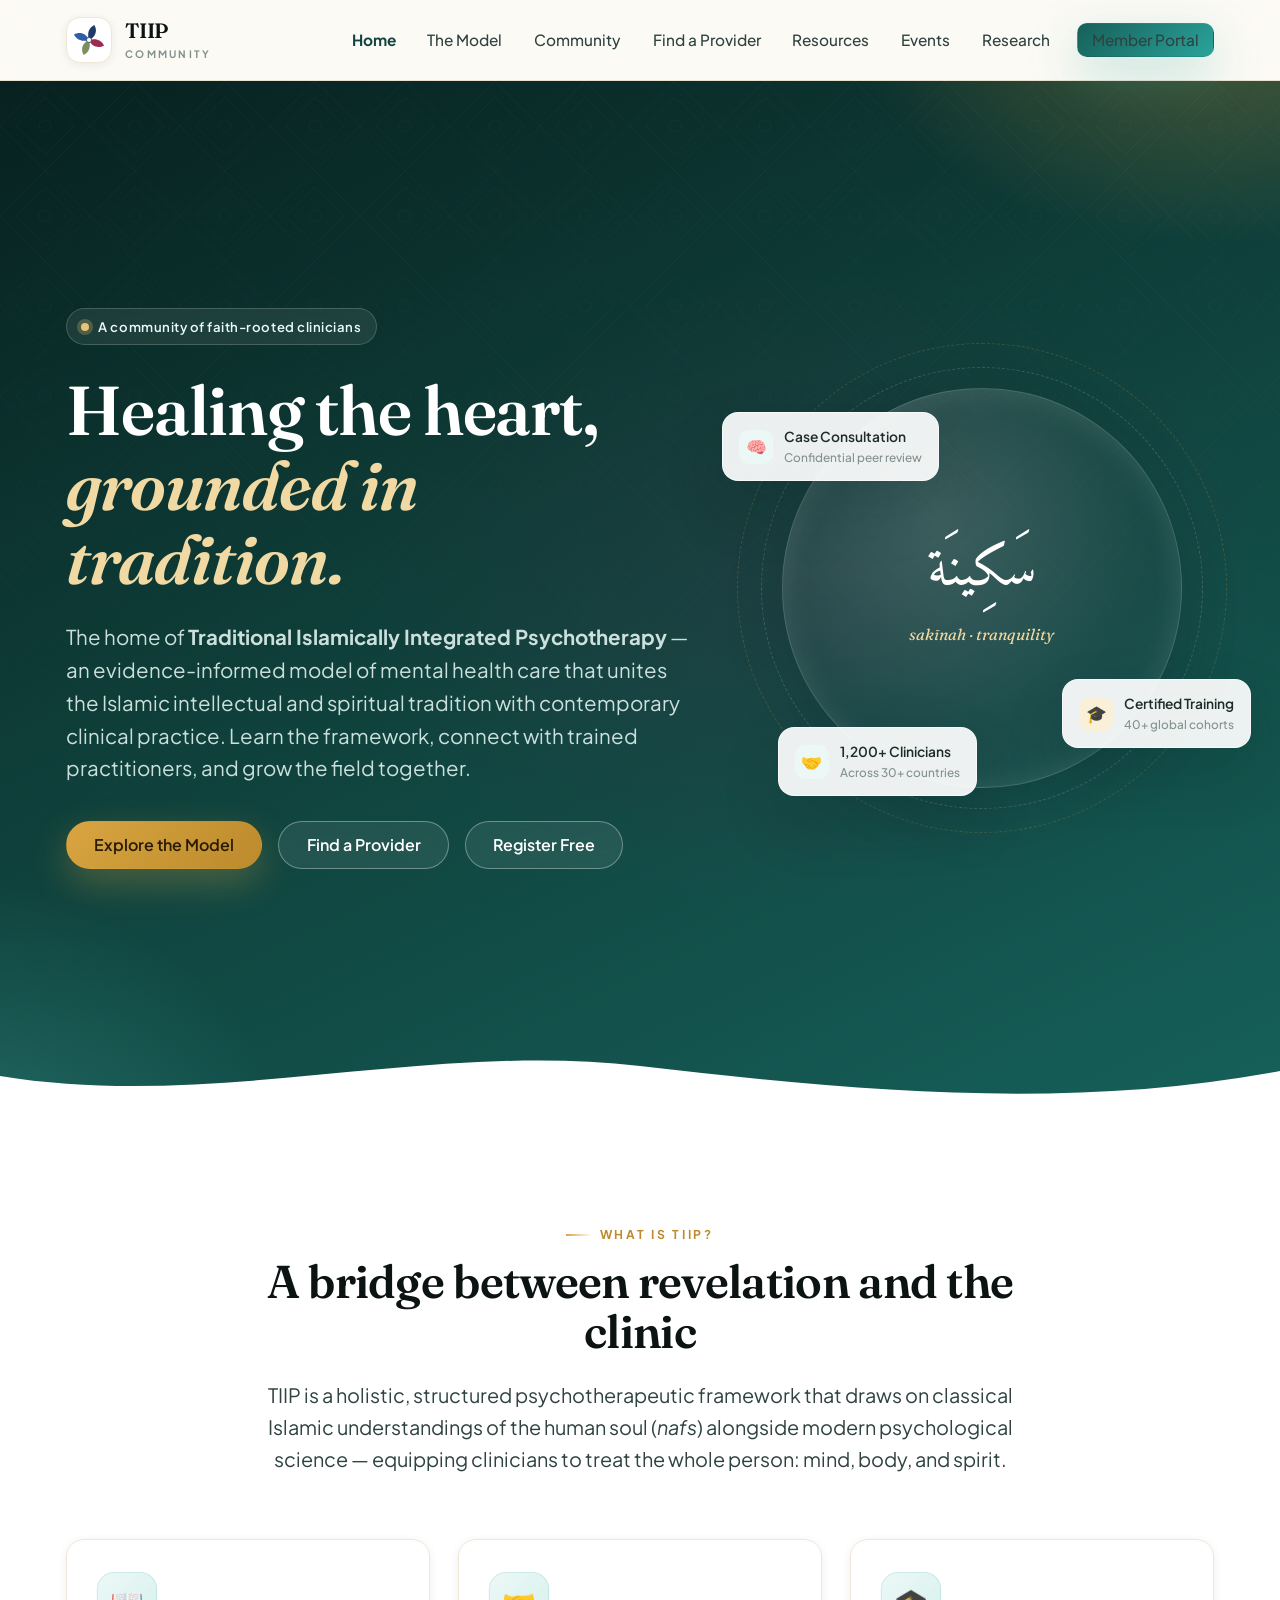
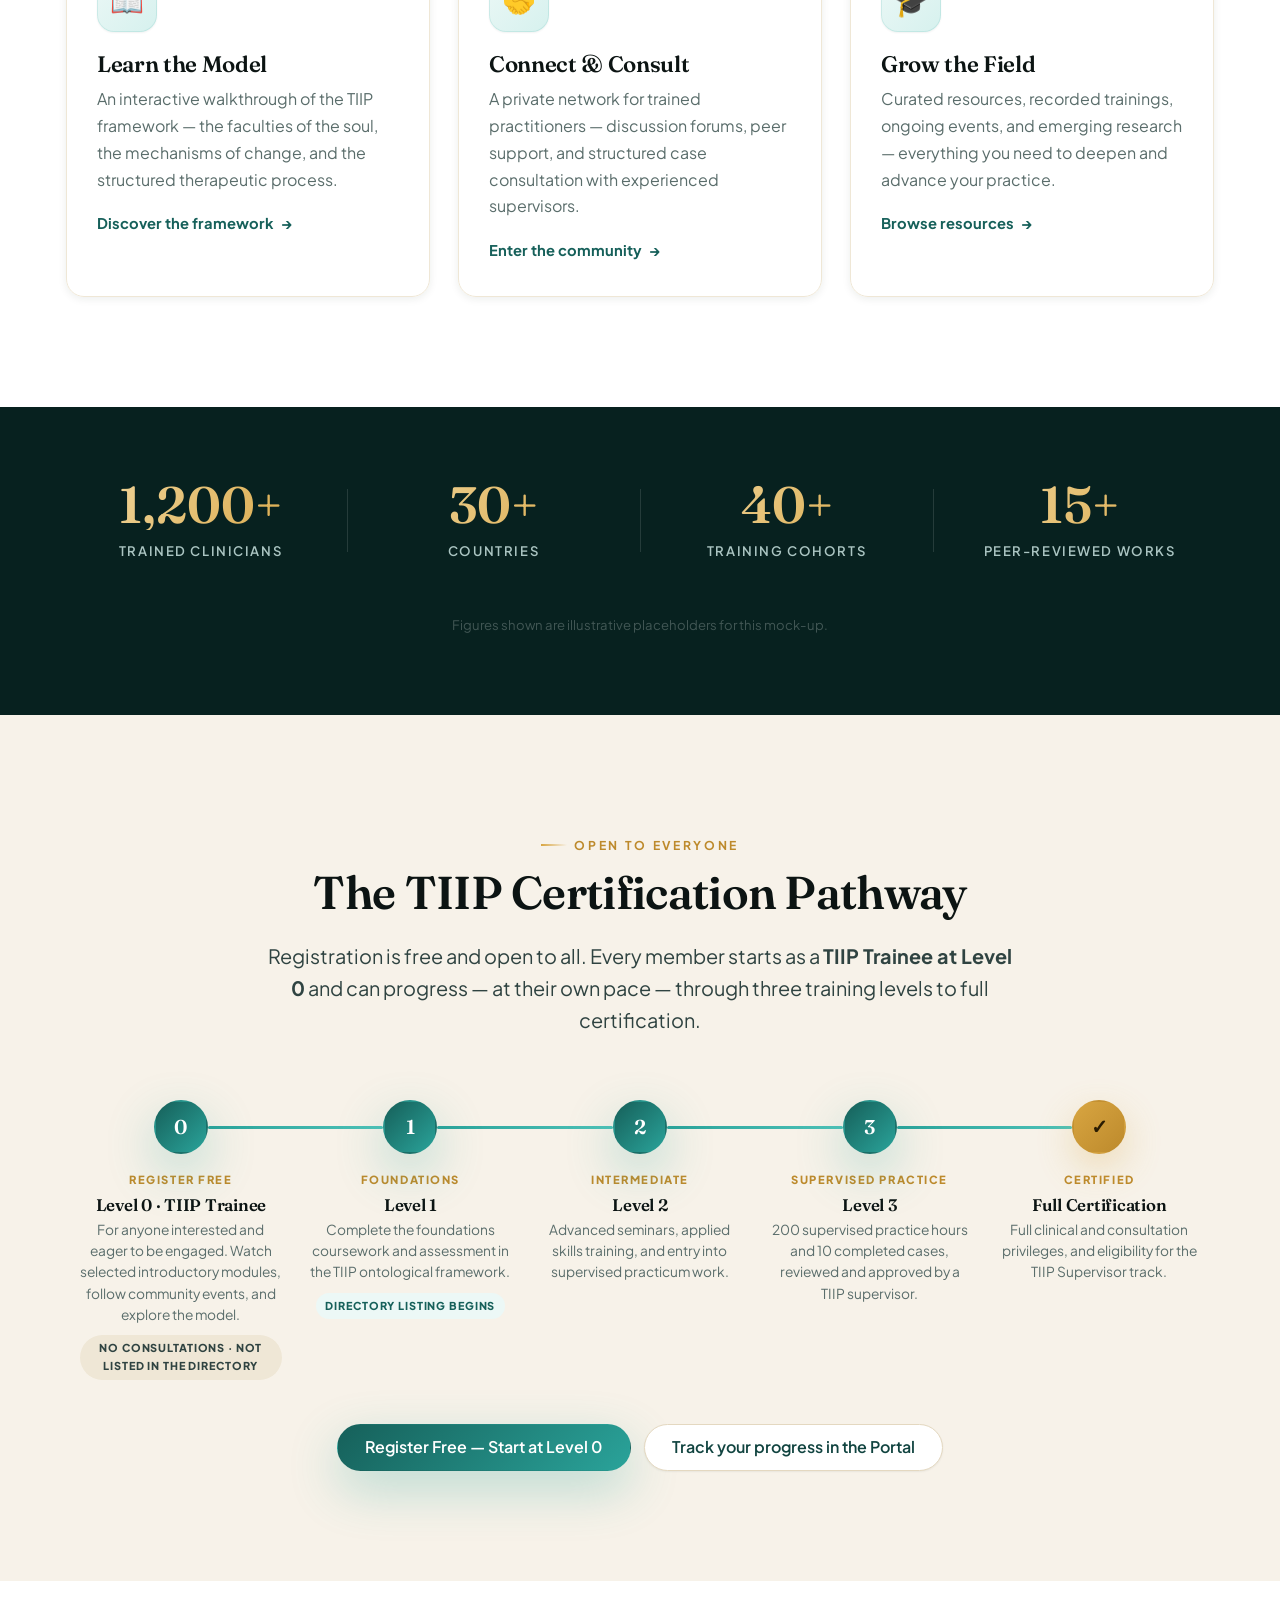
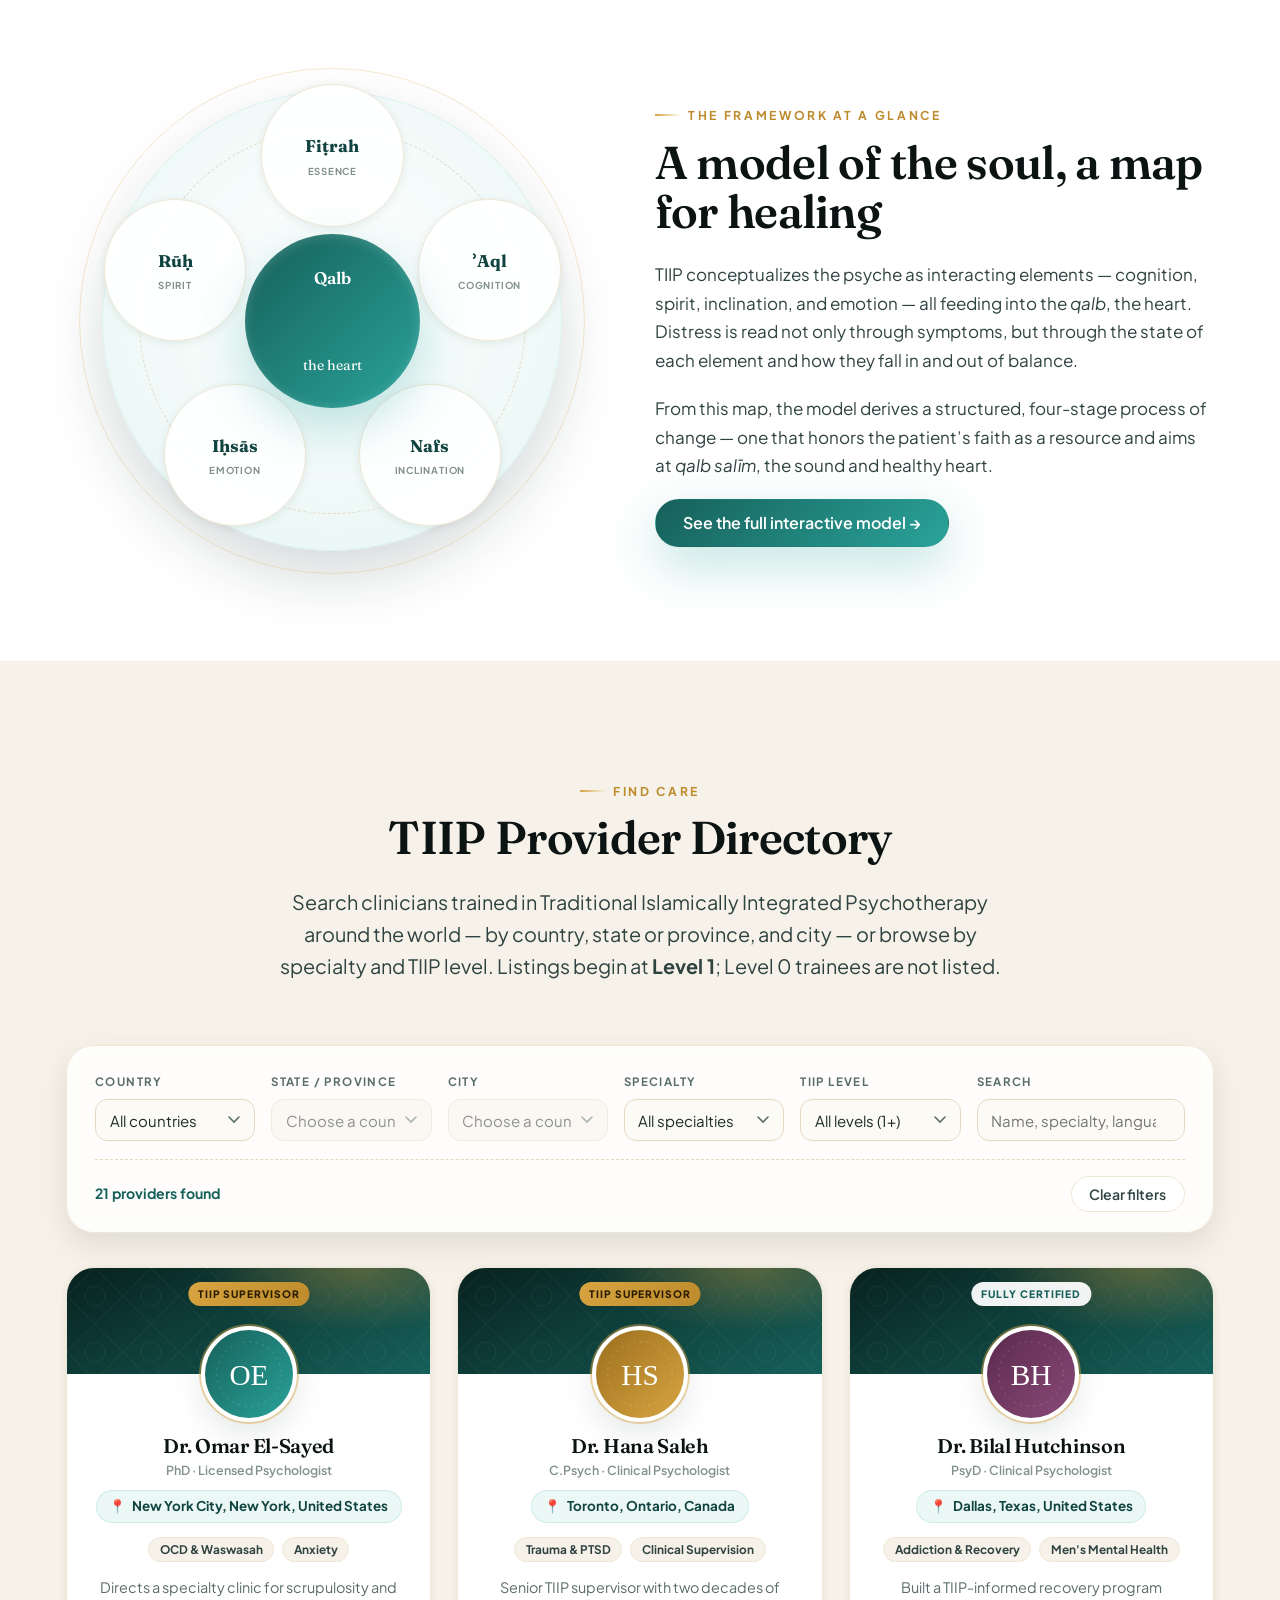
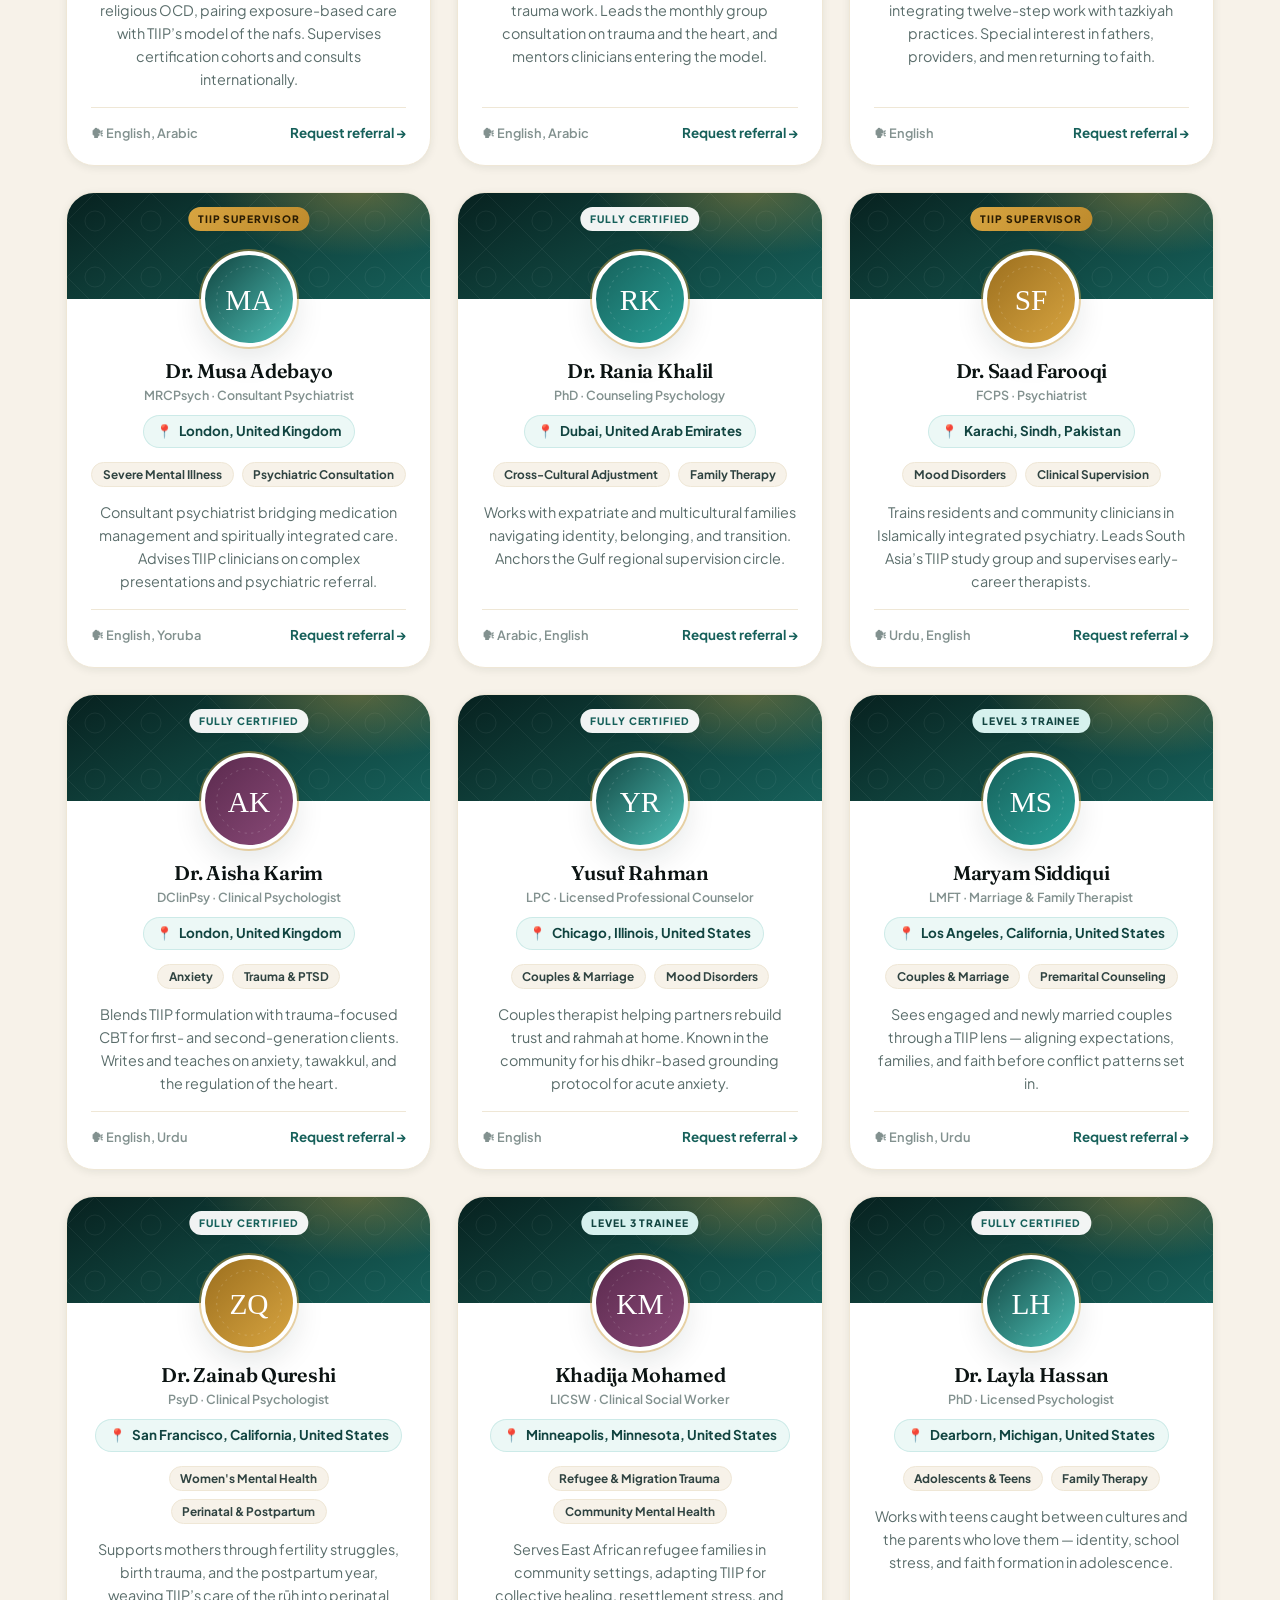
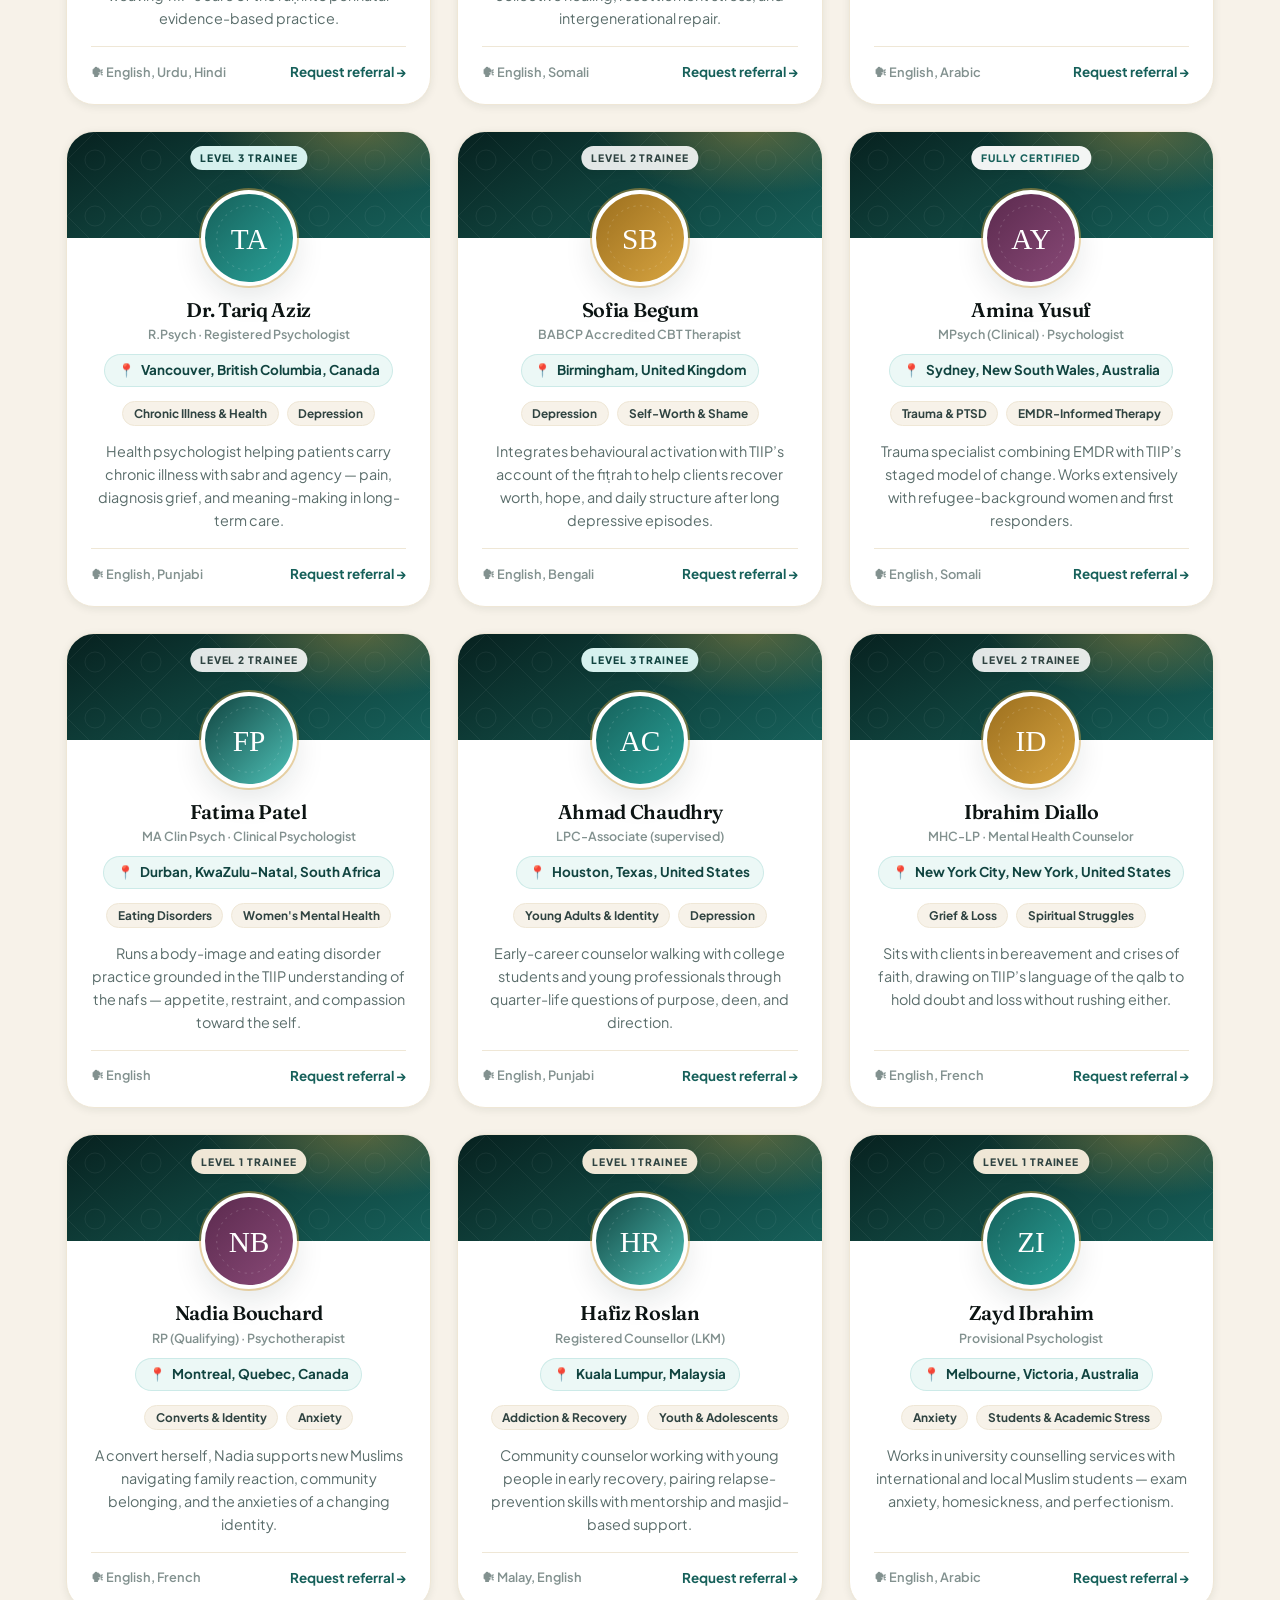
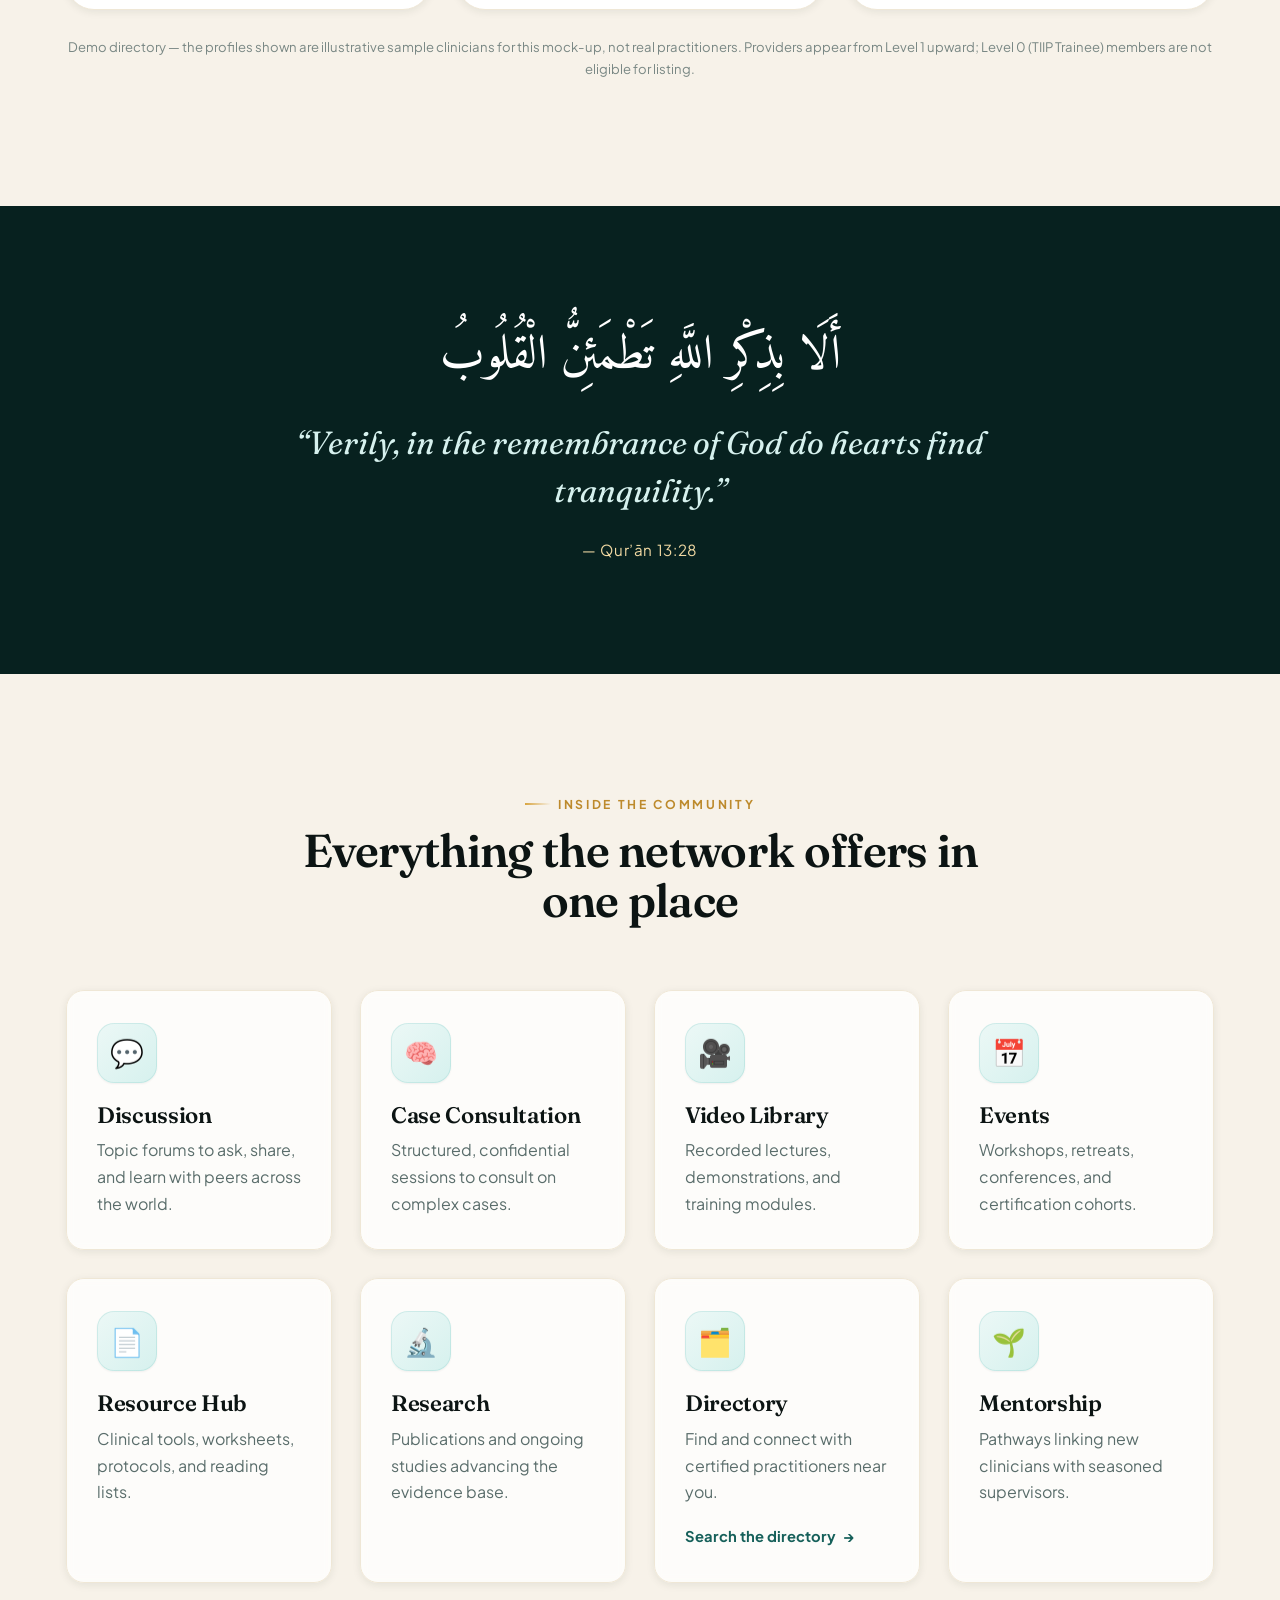
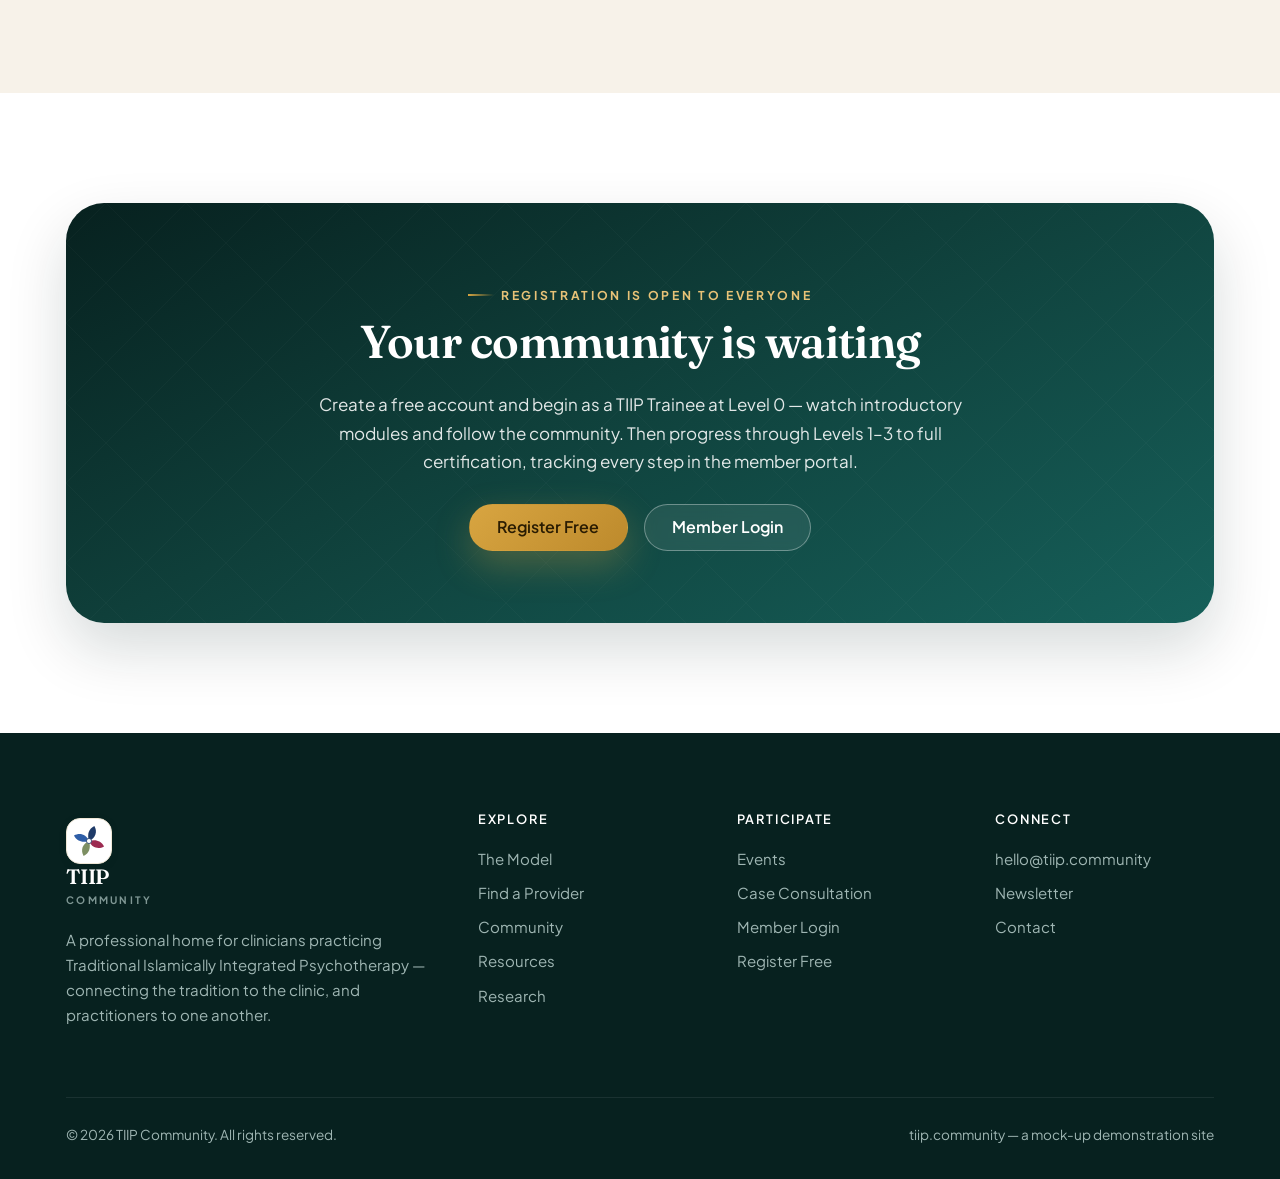
==== index.html @ 9d8b5ed2 "Open registration with Level 0–certification pathway, TIIP logo, directory levels - New TIIP logo (m" ====
<!DOCTYPE html>
<html lang="en">
<head>
  <meta charset="UTF-8" />
  <meta name="viewport" content="width=device-width, initial-scale=1.0" />
  <script>document.documentElement.className+=" js";</script>
  <link rel="preconnect" href="https://fonts.googleapis.com">
  <link rel="preconnect" href="https://fonts.gstatic.com" crossorigin>
  <link href="https://fonts.googleapis.com/css2?family=Fraunces:ital,opsz,wght@0,9..144,400..700;1,9..144,400..600&family=Plus+Jakarta+Sans:wght@400;500;600;700;800&family=Amiri:ital@0;1&display=swap" rel="stylesheet">
  <title>TIIP Community — Traditional Islamically Integrated Psychotherapy</title>
  <meta name="description" content="The home of the Traditional Islamically Integrated Psychotherapy (TIIP) community — a model, a movement, and a professional network for clinicians trained in faith-rooted mental health care." />
  <meta name="theme-color" content="#0c302d" />
  <meta property="og:type" content="website" />
  <meta property="og:title" content="TIIP Community — Traditional Islamically Integrated Psychotherapy" />
  <meta property="og:description" content="The home of the Traditional Islamically Integrated Psychotherapy (TIIP) community — a model, a movement, and a professional network for clinicians trained in faith-rooted mental health care." />
  <meta property="og:site_name" content="TIIP Community" />
  <link rel="stylesheet" href="assets/css/style.css?v=2" />
  <link rel="icon" href="assets/img/favicon.svg" type="image/svg+xml" />
</head>
<body>
  <!-- HEADER -->
  <header class="site-header">
    <div class="container nav">
      <a class="brand" href="index.html" aria-label="TIIP Community home">
        <img class="mark" src="assets/img/tiip-mark.svg" alt="" width="46" height="46" />
        <span><b>TIIP</b><span>Community</span></span>
      </a>
      <button class="nav-toggle" aria-label="Toggle menu"><span></span></button>
      <ul class="nav-links">
        <li><a href="index.html">Home</a></li>
        <li><a href="model.html">The Model</a></li>
        <li><a href="community.html">Community</a></li>
        <li><a href="index.html#directory">Find a Provider</a></li>
        <li><a href="resources.html">Resources</a></li>
        <li><a href="events.html">Events</a></li>
        <li><a href="research.html">Research</a></li>
        <li class="nav-cta"><a class="btn btn-primary btn-sm" href="portal.html">Member Portal</a></li>
      </ul>
    </div>
  </header>

  <!-- HERO -->
  <section class="hero">
    <div class="container">
      <div class="hero-grid">
        <div>
          <span class="hero-badge"><span class="dot"></span> A community of faith-rooted clinicians</span>
          <h1>Healing the heart, <span class="hl">grounded in tradition.</span></h1>
          <p class="lead">The home of <strong>Traditional Islamically Integrated Psychotherapy</strong> — an evidence-informed model of mental health care that unites the Islamic intellectual and spiritual tradition with contemporary clinical practice. Learn the framework, connect with trained practitioners, and grow the field together.</p>
          <div class="hero-actions">
            <a class="btn btn-gold" href="model.html">Explore the Model</a>
            <a class="btn btn-ghost" href="#directory">Find a Provider</a>
            <a class="btn btn-ghost" href="#" data-open-register>Register Free</a>
          </div>
        </div>
        <div class="hero-visual" aria-hidden="true">
          <div class="hero-orb">
            <div>
              <div class="ar">سَكِينَة</div>
              <div class="ar-sub">sakīnah · tranquility</div>
            </div>
          </div>
          <div class="float-card fc1"><span class="fi" style="background:var(--emerald-50);color:var(--emerald-700)">🧠</span><span>Case Consultation<small>Confidential peer review</small></span></div>
          <div class="float-card fc2"><span class="fi" style="background:var(--gold-100);color:var(--gold-700)">🎓</span><span>Certified Training<small>40+ global cohorts</small></span></div>
          <div class="float-card fc3"><span class="fi" style="background:var(--emerald-50);color:var(--emerald-700)">🤝</span><span>1,200+ Clinicians<small>Across 30+ countries</small></span></div>
        </div>
      </div>
    </div>
    <div class="hero-wave">
      <svg viewBox="0 0 1440 70" preserveAspectRatio="none" xmlns="http://www.w3.org/2000/svg"><path d="M0,40 C240,75 480,5 720,30 C960,55 1200,75 1440,35 L1440,70 L0,70 Z" fill="#ffffff"></path></svg>
    </div>
  </section>

  <!-- INTRO / PURPOSE -->
  <section class="bg-white">
    <div class="container">
      <div class="section-head reveal">
        <p class="eyebrow">What is TIIP?</p>
        <h2>A bridge between revelation and the clinic</h2>
        <p class="lead muted">TIIP is a holistic, structured psychotherapeutic framework that draws on classical Islamic understandings of the human soul (<em>nafs</em>) alongside modern psychological science — equipping clinicians to treat the whole person: mind, body, and spirit.</p>
      </div>
      <div class="grid grid-3">
        <div class="card reveal">
          <div class="icon">📖</div>
          <h3>Learn the Model</h3>
          <p>An interactive walkthrough of the TIIP framework — the faculties of the soul, the mechanisms of change, and the structured therapeutic process.</p>
          <a class="feature-link" href="model.html">Discover the framework</a>
        </div>
        <div class="card reveal">
          <div class="icon">🤝</div>
          <h3>Connect &amp; Consult</h3>
          <p>A private network for trained practitioners — discussion forums, peer support, and structured case consultation with experienced supervisors.</p>
          <a class="feature-link" href="community.html">Enter the community</a>
        </div>
        <div class="card reveal">
          <div class="icon">🎓</div>
          <h3>Grow the Field</h3>
          <p>Curated resources, recorded trainings, ongoing events, and emerging research — everything you need to deepen and advance your practice.</p>
          <a class="feature-link" href="resources.html">Browse resources</a>
        </div>
      </div>
    </div>
  </section>

  <!-- STATS -->
  <section class="bg-emerald section-tight">
    <div class="container">
      <div class="stats">
        <div class="stat reveal"><div class="num">1,200+</div><div class="label">Trained Clinicians</div></div>
        <div class="stat reveal"><div class="num">30+</div><div class="label">Countries</div></div>
        <div class="stat reveal"><div class="num">40+</div><div class="label">Training Cohorts</div></div>
        <div class="stat reveal"><div class="num">15+</div><div class="label">Peer-Reviewed Works</div></div>
      </div>
      <p class="text-center muted mt-3" style="font-size:.82rem;opacity:.7;">Figures shown are illustrative placeholders for this mock-up.</p>
    </div>
  </section>

  <!-- CERTIFICATION PATHWAY -->
  <section id="pathway" class="bg-cream">
    <div class="container">
      <div class="section-head reveal">
        <p class="eyebrow">Open to everyone</p>
        <h2>The TIIP Certification Pathway</h2>
        <p class="lead muted">Registration is free and open to all. Every member starts as a <strong>TIIP Trainee at Level 0</strong> and can progress — at their own pace — through three training levels to full certification.</p>
      </div>
      <ol class="pathway-track reveal">
        <li class="pw-step reached">
          <span class="pw-dot">0</span>
          <div>
            <span class="pw-sub">Register free</span>
            <h3>Level 0 · TIIP Trainee</h3>
            <p>For anyone interested and eager to be engaged. Watch selected introductory modules, follow community events, and explore the model.</p>
            <span class="pw-note">No consultations · not listed in the directory</span>
          </div>
        </li>
        <li class="pw-step reached">
          <span class="pw-dot">1</span>
          <div>
            <span class="pw-sub">Foundations</span>
            <h3>Level 1</h3>
            <p>Complete the foundations coursework and assessment in the TIIP ontological framework.</p>
            <span class="pw-note ok">Directory listing begins</span>
          </div>
        </li>
        <li class="pw-step reached">
          <span class="pw-dot">2</span>
          <div>
            <span class="pw-sub">Intermediate</span>
            <h3>Level 2</h3>
            <p>Advanced seminars, applied skills training, and entry into supervised practicum work.</p>
          </div>
        </li>
        <li class="pw-step reached">
          <span class="pw-dot">3</span>
          <div>
            <span class="pw-sub">Supervised practice</span>
            <h3>Level 3</h3>
            <p>200 supervised practice hours and 10 completed cases, reviewed and approved by a TIIP supervisor.</p>
          </div>
        </li>
        <li class="pw-step reached gold">
          <span class="pw-dot">✓</span>
          <div>
            <span class="pw-sub">Certified</span>
            <h3>Full Certification</h3>
            <p>Full clinical and consultation privileges, and eligibility for the TIIP Supervisor track.</p>
          </div>
        </li>
      </ol>
      <div class="text-center mt-3 reveal">
        <a class="btn btn-primary" href="#" data-open-register>Register Free — Start at Level 0</a>
        <a class="btn btn-outline" href="portal.html" style="margin-left:10px;">Track your progress in the Portal</a>
      </div>
    </div>
  </section>

  <!-- MODEL PREVIEW -->
  <section class="bg-white">
    <div class="container">
      <div class="psyche">
        <div class="reveal">
          <div class="psyche-diagram" aria-hidden="true">
            <div class="psyche-node n1"><span>Fiṭrah<small>Essence</small></span></div>
            <div class="psyche-node n2"><span>ʾAql<small>Cognition</small></span></div>
            <div class="psyche-node n3"><span>Nafs<small>Inclination</small></span></div>
            <div class="psyche-node n4"><span>Iḥsās<small>Emotion</small></span></div>
            <div class="psyche-node n5"><span>Rūḥ<small>Spirit</small></span></div>
            <div class="psyche-core">Qalb<br><small style="font-weight:400;">the heart</small></div>
          </div>
        </div>
        <div class="reveal">
          <p class="eyebrow">The framework at a glance</p>
          <h2>A model of the soul, a map for healing</h2>
          <p>TIIP conceptualizes the psyche as interacting elements — cognition, spirit, inclination, and emotion — all feeding into the <em>qalb</em>, the heart. Distress is read not only through symptoms, but through the state of each element and how they fall in and out of balance.</p>
          <p>From this map, the model derives a structured, four-stage process of change — one that honors the patient’s faith as a resource and aims at <em>qalb salīm</em>, the sound and healthy heart.</p>
          <a class="btn btn-primary" href="model.html">See the full interactive model →</a>
        </div>
      </div>
    </div>
  </section>

  <!-- PROVIDER DIRECTORY -->
  <section id="directory" class="bg-cream">
    <div class="container">
      <div class="section-head reveal">
        <p class="eyebrow">Find care</p>
        <h2>TIIP Provider Directory</h2>
        <p class="lead muted">Search clinicians trained in Traditional Islamically Integrated Psychotherapy around the world — by country, state or province, and city — or browse by specialty and TIIP level. Listings begin at <strong>Level 1</strong>; Level 0 trainees are not listed.</p>
      </div>

      <div class="dir-panel reveal" role="search" aria-label="Provider directory search">
        <div class="dir-filters">
          <div class="dir-field">
            <label for="dir-country">Country</label>
            <select id="dir-country"></select>
          </div>
          <div class="dir-field">
            <label for="dir-state">State / Province</label>
            <select id="dir-state" disabled></select>
          </div>
          <div class="dir-field">
            <label for="dir-city">City</label>
            <select id="dir-city" disabled></select>
          </div>
          <div class="dir-field">
            <label for="dir-specialty">Specialty</label>
            <select id="dir-specialty"></select>
          </div>
          <div class="dir-field">
            <label for="dir-level">TIIP Level</label>
            <select id="dir-level"></select>
          </div>
          <div class="dir-field dir-search">
            <label for="dir-q">Search</label>
            <input type="search" id="dir-q" placeholder="Name, specialty, language, keyword…" />
          </div>
        </div>
        <div class="dir-bar">
          <span id="dir-count" role="status" aria-live="polite"></span>
          <button id="dir-clear" class="chip" type="button" style="margin:0;">Clear filters</button>
        </div>
      </div>

      <div class="dir-grid" id="dir-grid" aria-label="Provider results"></div>

      <div class="dir-empty hidden" id="dir-empty">
        <span class="big" aria-hidden="true">🔍</span>
        <b>No providers match your search.</b>
        <p style="margin:8px 0 0;font-size:.92rem;">Try widening your location or clearing a filter — the network is growing, and new clinicians are certified every cohort.</p>
      </div>

      <p class="text-center muted mt-2" style="font-size:.82rem;opacity:.8;">Demo directory — the profiles shown are illustrative sample clinicians for this mock-up, not real practitioners. Providers appear from Level 1 upward; Level 0 (TIIP Trainee) members are not eligible for listing.</p>
    </div>
  </section>

  <!-- QUOTE -->
  <section class="bg-emerald">
    <div class="container quote reveal">
      <p class="arabic">أَلَا بِذِكْرِ اللَّهِ تَطْمَئِنُّ الْقُلُوبُ</p>
      <blockquote>“Verily, in the remembrance of God do hearts find tranquility.”</blockquote>
      <cite>— Qur’ān 13:28</cite>
    </div>
  </section>

  <!-- WHAT'S INSIDE -->
  <section class="bg-cream">
    <div class="container">
      <div class="section-head reveal">
        <p class="eyebrow">Inside the community</p>
        <h2>Everything the network offers in one place</h2>
      </div>
      <div class="grid grid-4">
        <div class="card reveal"><div class="icon">💬</div><h3>Discussion</h3><p>Topic forums to ask, share, and learn with peers across the world.</p></div>
        <div class="card reveal"><div class="icon">🧠</div><h3>Case Consultation</h3><p>Structured, confidential sessions to consult on complex cases.</p></div>
        <div class="card reveal"><div class="icon">🎥</div><h3>Video Library</h3><p>Recorded lectures, demonstrations, and training modules.</p></div>
        <div class="card reveal"><div class="icon">📅</div><h3>Events</h3><p>Workshops, retreats, conferences, and certification cohorts.</p></div>
        <div class="card reveal"><div class="icon">📄</div><h3>Resource Hub</h3><p>Clinical tools, worksheets, protocols, and reading lists.</p></div>
        <div class="card reveal"><div class="icon">🔬</div><h3>Research</h3><p>Publications and ongoing studies advancing the evidence base.</p></div>
        <div class="card reveal"><div class="icon">🗂️</div><h3>Directory</h3><p>Find and connect with certified practitioners near you.</p><a class="feature-link" href="#directory">Search the directory</a></div>
        <div class="card reveal"><div class="icon">🌱</div><h3>Mentorship</h3><p>Pathways linking new clinicians with seasoned supervisors.</p></div>
      </div>
    </div>
  </section>

  <!-- CTA -->
  <section class="bg-white">
    <div class="container">
      <div class="cta-band reveal">
        <p class="eyebrow" style="color:var(--gold-400)">Registration is open to everyone</p>
        <h2>Your community is waiting</h2>
        <p>Create a free account and begin as a TIIP Trainee at Level 0 — watch introductory modules and follow the community. Then progress through Levels 1–3 to full certification, tracking every step in the member portal.</p>
        <div class="cta-actions">
          <a class="btn btn-gold" href="#" data-open-register>Register Free</a>
          <a class="btn btn-ghost" href="#" data-open-login>Member Login</a>
        </div>
      </div>
    </div>
  </section>

  <!-- FOOTER -->
  <footer class="site-footer">
    <div class="container">
      <div class="footer-grid">
        <div class="footer-brand">
          <a class="brand" href="index.html"><img class="mark" src="assets/img/tiip-mark.svg" alt="" width="46" height="46" /><span><b>TIIP</b><span>Community</span></span></a>
          <p class="mt-1">A professional home for clinicians practicing Traditional Islamically Integrated Psychotherapy — connecting the tradition to the clinic, and practitioners to one another.</p>
        </div>
        <div>
          <h4>Explore</h4>
          <a href="model.html">The Model</a>
          <a href="#directory">Find a Provider</a>
          <a href="community.html">Community</a>
          <a href="resources.html">Resources</a>
          <a href="research.html">Research</a>
        </div>
        <div>
          <h4>Participate</h4>
          <a href="events.html">Events</a>
          <a href="community.html">Case Consultation</a>
          <a href="#" data-open-login>Member Login</a>
          <a href="#" data-open-register>Register Free</a>
        </div>
        <div>
          <h4>Connect</h4>
          <a href="mailto:hello@tiip.community">hello@tiip.community</a>
          <a href="#">Newsletter</a>
          <a href="#">Contact</a>
        </div>
      </div>
      <div class="footer-bottom">
        <span>© <span id="year">2026</span> TIIP Community. All rights reserved.</span>
        <span>tiip.community — a mock-up demonstration site</span>
      </div>
    </div>
  </footer>

  <!-- LOGIN MODAL -->
  <div class="modal-overlay" id="login-modal" role="dialog" aria-modal="true">
    <div class="modal modal-wrap">
      <button class="modal-close" data-close-login aria-label="Close">×</button>
      <h3>Member Login</h3>
      <p class="text-center muted" style="font-size:.9rem;margin-top:-6px;">Access your TIIP practitioner account.</p>
      <div class="demo-pill">Demo only — this is a non-functional mock-up.</div>
      <form>
        <div class="field"><label>Email</label><input type="email" placeholder="you@practice.com" /></div>
        <div class="field"><label>Password</label><input type="password" placeholder="••••••••" /></div>
        <button class="btn btn-primary" type="submit">Sign In</button>
      </form>
      <p class="text-center mt-2" style="font-size:.85rem;"><a href="#" data-open-register>Not a member yet? Register free →</a></p>
    </div>
  </div>

  <!-- REGISTER MODAL -->
  <div class="modal-overlay" id="register-modal" role="dialog" aria-modal="true">
    <div class="modal modal-wrap">
      <button class="modal-close" data-close-register aria-label="Close">×</button>
      <h3>Create Your Free Account</h3>
      <p class="text-center muted" style="font-size:.9rem;margin-top:-6px;">Open to everyone. New members begin as a <strong>TIIP Trainee — Level 0</strong>: watch starter modules and follow the community, then progress through Levels 1–3 to full certification.</p>
      <div class="demo-pill">Demo only — this is a non-functional mock-up.</div>
      <form>
        <div class="field"><label>Full name</label><input type="text" placeholder="Your name" /></div>
        <div class="field"><label>Email</label><input type="email" placeholder="you@example.com" /></div>
        <div class="field"><label>Password</label><input type="password" placeholder="••••••••" /></div>
        <button class="btn btn-primary" type="submit">Register — Start at Level 0</button>
      </form>
      <p class="text-center mt-2" style="font-size:.85rem;"><a href="#" data-open-login>Already a member? Sign in →</a></p>
    </div>
  </div>

  <script src="assets/js/main.js?v=2"></script>
  <script src="assets/js/directory.js?v=2"></script>
</body>
</html>
---- assets/css/style.css ----
/* =========================================================
   TIIP Community — Design System v2 "Sakīnah"
   Traditional Islamically Integrated Psychotherapy
   A premium, faith-rooted aesthetic.
   ========================================================= */

:root {
  /* ---- Core palette ---- */
  --emerald-950: #07211f;
  --emerald-900: #0c302d;
  --emerald-800: #114440;
  --emerald-700: #16605a;
  --emerald-600: #1c7d75;
  --emerald-500: #2aa39a;
  --emerald-400: #4ec2b8;
  --emerald-300: #8bdbd2;
  --emerald-100: #d6f1ee;
  --emerald-50:  #ecf8f6;

  --gold-700: #9c6f1e;
  --gold-600: #bd8a2c;
  --gold-500: #d8a541;
  --gold-400: #e7c277;
  --gold-300: #f1d9a3;
  --gold-100: #faf0d8;

  --plum-700: #5b2a4e;   /* deep accent for contrast */

  --cream-50:  #fcfaf5;
  --cream-100: #f7f2e9;
  --cream-200: #efe7d6;
  --cream-300: #e4d8c0;

  --ink-950: #0c1413;
  --ink-800: #1d2b29;
  --ink-700: #2f4341;
  --ink-500: #5a6d6b;
  --ink-400: #82918f;
  --ink-300: #aab6b4;

  --white: #ffffff;

  /* ---- Gradients ---- */
  --grad-emerald: linear-gradient(135deg, var(--emerald-700), var(--emerald-500));
  --grad-gold: linear-gradient(135deg, var(--gold-500), var(--gold-600));
  --grad-hero: linear-gradient(155deg, #07211f 0%, #0f3f3a 45%, #16605a 100%);
  --grad-text: linear-gradient(120deg, var(--emerald-700), var(--emerald-500) 60%, var(--gold-500));

  /* ---- Shadows ---- */
  --shadow-xs: 0 1px 2px rgba(7,33,31,.06);
  --shadow-sm: 0 2px 8px rgba(7,33,31,.08);
  --shadow-md: 0 12px 30px rgba(7,33,31,.10);
  --shadow-lg: 0 26px 60px rgba(7,33,31,.16);
  --shadow-glow: 0 18px 50px rgba(42,163,154,.30);
  --shadow-gold: 0 14px 36px rgba(216,165,65,.30);

  /* ---- Radii ---- */
  --radius-sm: 12px;
  --radius: 18px;
  --radius-lg: 28px;
  --radius-xl: 38px;

  /* ---- Type ---- */
  --font-head: "Fraunces", "Georgia", serif;
  --font-body: "Plus Jakarta Sans", -apple-system, BlinkMacSystemFont, "Segoe UI", sans-serif;
  --font-ar: "Amiri", "Georgia", serif;

  --maxw: 1200px;
}

* { box-sizing: border-box; }
html { scroll-behavior: smooth; -webkit-text-size-adjust: 100%; }

body {
  margin: 0;
  font-family: var(--font-body);
  color: var(--ink-700);
  background-color: var(--cream-50);
  background-image:
    radial-gradient(1100px 700px at 100% -5%, rgba(216,165,65,.07), transparent 55%),
    radial-gradient(1000px 800px at -10% 10%, rgba(42,163,154,.08), transparent 50%);
  line-height: 1.68;
  font-size: 17px;
  -webkit-font-smoothing: antialiased;
  text-rendering: optimizeLegibility;
  overflow-x: hidden;
}

/* Subtle paper grain */
body::before {
  content: "";
  position: fixed; inset: 0; z-index: -1; pointer-events: none;
  opacity: .035;
  background-image: url("data:image/svg+xml,%3Csvg xmlns='http://www.w3.org/2000/svg' width='200' height='200'%3E%3Cfilter id='n'%3E%3CfeTurbulence type='fractalNoise' baseFrequency='0.85' numOctaves='3'/%3E%3C/filter%3E%3Crect width='100%25' height='100%25' filter='url(%23n)'/%3E%3C/svg%3E");
}

h1, h2, h3, h4 {
  font-family: var(--font-head);
  color: var(--ink-950);
  line-height: 1.08;
  font-weight: 600;
  font-optical-sizing: auto;
  letter-spacing: -0.015em;
  margin: 0 0 .5em;
}
h1 { font-size: clamp(2.6rem, 5.4vw, 4.4rem); font-weight: 600; }
h2 { font-size: clamp(2rem, 3.6vw, 3rem); }
h3 { font-size: 1.4rem; }

p { margin: 0 0 1.15em; }

a { color: var(--emerald-700); text-decoration: none; transition: color .2s ease; }
a:hover { color: var(--gold-600); }

img { max-width: 100%; display: block; }

.container { width: 100%; max-width: var(--maxw); margin: 0 auto; padding: 0 26px; }

/* ---- Decorative / typographic helpers ---- */
.eyebrow {
  display: inline-flex; align-items: center; gap: .6em;
  text-transform: uppercase;
  letter-spacing: .22em;
  font-size: .76rem;
  font-weight: 700;
  color: var(--gold-600);
  margin: 0 0 1em;
}
.eyebrow::before {
  content: ""; width: 26px; height: 2px;
  background: linear-gradient(90deg, var(--gold-500), transparent);
}
.section-head.text-center .eyebrow::before,
.text-center .eyebrow { justify-content: center; }
.text-center .eyebrow::after {
  content: ""; width: 26px; height: 2px;
  background: linear-gradient(90deg, transparent, var(--gold-500));
}

.gradient-text {
  background: var(--grad-text);
  -webkit-background-clip: text; background-clip: text;
  -webkit-text-fill-color: transparent; color: transparent;
}

.text-center { text-align: center; }
.muted { color: var(--ink-500); }
.lead { font-size: 1.24rem; line-height: 1.6; color: var(--ink-700); font-weight: 400; }

.serif-em { font-family: var(--font-head); font-style: italic; }

/* ---- Buttons ---- */
.btn {
  position: relative;
  display: inline-flex; align-items: center; gap: .55em;
  padding: .92em 1.7em;
  border-radius: 999px;
  font-family: var(--font-body);
  font-weight: 600; font-size: 1rem;
  border: 1.5px solid transparent;
  cursor: pointer;
  transition: transform .18s cubic-bezier(.2,.8,.2,1), box-shadow .25s ease, background .25s ease, color .2s ease;
  white-space: nowrap; line-height: 1;
}
.btn:active { transform: translateY(1px) scale(.99); }
.btn-primary { background: var(--grad-emerald); color: #fff; box-shadow: var(--shadow-glow); }
.btn-primary:hover { color: #fff; transform: translateY(-2px); box-shadow: 0 22px 56px rgba(42,163,154,.42); }
.btn-gold { background: var(--grad-gold); color: #2a1c02; box-shadow: var(--shadow-gold); }
.btn-gold:hover { color: #2a1c02; transform: translateY(-2px); box-shadow: 0 20px 50px rgba(216,165,65,.45); }
.btn-ghost { background: rgba(255,255,255,.08); border-color: rgba(255,255,255,.34); color: #fff; backdrop-filter: blur(6px); }
.btn-ghost:hover { background: rgba(255,255,255,.16); color: #fff; transform: translateY(-2px); }
.btn-outline { background: #fff; border-color: var(--cream-300); color: var(--emerald-800); box-shadow: var(--shadow-xs); }
.btn-outline:hover { border-color: var(--emerald-500); color: var(--emerald-800); transform: translateY(-2px); box-shadow: var(--shadow-sm); }
.btn-sm { padding: .62em 1.2em; font-size: .9rem; }

/* ---- Header / Nav ---- */
.site-header {
  position: sticky; top: 0; z-index: 100;
  background: rgba(252,250,245,.72);
  backdrop-filter: saturate(160%) blur(16px);
  border-bottom: 1px solid rgba(228,216,192,.7);
  transition: box-shadow .3s;
}
.nav { display: flex; align-items: center; justify-content: space-between; height: 80px; }
.brand { display: flex; align-items: center; gap: 13px; }
.brand .mark {
  width: 46px; height: 46px; border-radius: 14px;
  display: grid; place-items: center;
  background: var(--grad-emerald);
  color: #fff; font-family: var(--font-ar); font-weight: 700; font-size: 1.5rem;
  box-shadow: var(--shadow-sm), inset 0 1px 0 rgba(255,255,255,.25);
  position: relative; overflow: hidden;
}
.brand .mark::after {
  content: ""; position: absolute; inset: 0;
  background: radial-gradient(circle at 30% 20%, rgba(255,255,255,.35), transparent 60%);
}
.brand img.mark {
  background: #fff; padding: 4px; object-fit: contain;
  border: 1px solid var(--cream-200);
}
.brand b { color: var(--ink-950); font-family: var(--font-head); font-size: 1.3rem; font-weight: 600; letter-spacing: -.01em; line-height: 1; }
.brand span { display: block; font-size: .64rem; letter-spacing: .22em; text-transform: uppercase; color: var(--ink-400); font-weight: 700; margin-top: 3px; }

.nav-links { display: flex; align-items: center; gap: 4px; list-style: none; margin: 0; padding: 0; }
.nav-links a { padding: .55em .9em; border-radius: 10px; color: var(--ink-700); font-weight: 500; font-size: .96rem; transition: .2s; }
.nav-links a:hover { background: rgba(42,163,154,.09); color: var(--emerald-800); }
.nav-links a.active { color: var(--emerald-800); font-weight: 700; }
.nav-cta { margin-left: 10px; }

.nav-toggle { display: none; background: none; border: none; width: 46px; height: 46px; cursor: pointer; border-radius: 12px; }
.nav-toggle span, .nav-toggle span::before, .nav-toggle span::after {
  content: ""; display: block; position: relative;
  width: 22px; height: 2px; background: var(--ink-950); margin: 0 auto; border-radius: 2px; transition: .25s;
}
.nav-toggle span::before { position: absolute; top: -7px; }
.nav-toggle span::after { position: absolute; top: 7px; }

@media (max-width: 940px) {
  .nav-toggle { display: block; }
  .nav-links {
    position: absolute; top: 80px; left: 0; right: 0;
    flex-direction: column; align-items: stretch; gap: 2px; padding: 14px 26px 24px;
    background: rgba(252,250,245,.98); backdrop-filter: blur(16px);
    border-bottom: 1px solid var(--cream-200); box-shadow: var(--shadow-md);
    transform: translateY(-140%); transition: transform .32s cubic-bezier(.2,.8,.2,1);
  }
  .nav-links.open { transform: translateY(0); }
  .nav-links a { padding: .9em .7em; }
  .nav-cta { margin: 10px 0 0; }
  .nav-cta .btn { width: 100%; justify-content: center; }
}

/* ---- Geometric motif (reusable) ---- */
.girih {
  position: absolute; pointer-events: none; opacity: .5;
  background-image: url("data:image/svg+xml,%3Csvg xmlns='http://www.w3.org/2000/svg' width='120' height='120' viewBox='0 0 120 120'%3E%3Cg fill='none' stroke='%23d8a541' stroke-opacity='0.5' stroke-width='1'%3E%3Cpath d='M60 4l18 38 42 6-30 30 8 42-38-20-38 20 8-42L0 48l42-6z'/%3E%3Ccircle cx='60' cy='60' r='30'/%3E%3Cpath d='M60 30l21 30-21 30-21-30z'/%3E%3C/g%3E%3C/svg%3E");
}

/* ---- Hero ---- */
.hero {
  position: relative; isolation: isolate;
  color: #eafaf8;
  background: var(--grad-hero);
  overflow: hidden;
}
.hero::before { /* mesh glows */
  content: ""; position: absolute; inset: -20%; z-index: -2;
  background:
    radial-gradient(620px 420px at 82% 8%, rgba(216,165,65,.34), transparent 60%),
    radial-gradient(560px 520px at 12% 92%, rgba(78,194,184,.30), transparent 60%),
    radial-gradient(700px 500px at 60% 50%, rgba(91,42,78,.18), transparent 65%);
  animation: drift 18s ease-in-out infinite alternate;
}
@keyframes drift { from { transform: translate3d(0,0,0) scale(1); } to { transform: translate3d(-2%,2%,0) scale(1.06); } }
.hero::after { /* geometric lattice */
  content: ""; position: absolute; inset: 0; z-index: -1; opacity: .5;
  background-image: url("data:image/svg+xml,%3Csvg xmlns='http://www.w3.org/2000/svg' width='90' height='90' viewBox='0 0 90 90'%3E%3Cg fill='none' stroke='%23ffffff' stroke-opacity='0.06' stroke-width='1'%3E%3Cpath d='M45 0l45 45-45 45L0 45z'/%3E%3Cpath d='M45 16l29 29-29 29-29-29z'/%3E%3Ccircle cx='45' cy='45' r='6'/%3E%3C/g%3E%3C/svg%3E");
  -webkit-mask-image: linear-gradient(to bottom, #000 0%, transparent 92%);
  mask-image: linear-gradient(to bottom, #000 0%, transparent 92%);
}
.hero .container { position: relative; z-index: 1; padding: clamp(90px, 13vh, 150px) 26px clamp(96px, 14vh, 160px); }
.hero-grid { display: grid; grid-template-columns: 1.15fr .85fr; gap: 56px; align-items: center; }
@media (max-width: 940px) { .hero-grid { grid-template-columns: 1fr; gap: 44px; } }

.hero h1 { color: #fff; max-width: 15ch; margin-bottom: .35em; }
.hero h1 .hl { font-style: italic; color: var(--gold-300); }
.hero .lead { color: rgba(234,250,248,.86); max-width: 52ch; font-size: 1.28rem; }
.hero-actions { display: flex; flex-wrap: wrap; gap: 16px; margin-top: 36px; }
.hero-badge {
  display: inline-flex; align-items: center; gap: 9px;
  background: rgba(255,255,255,.08); border: 1px solid rgba(255,255,255,.18);
  padding: .5em 1.1em; border-radius: 999px;
  font-size: .82rem; font-weight: 600; letter-spacing: .04em;
  margin-bottom: 28px; backdrop-filter: blur(8px);
}
.hero-badge .dot { width: 8px; height: 8px; border-radius: 50%; background: var(--gold-400); box-shadow: 0 0 0 4px rgba(231,194,119,.25); }

/* Hero glass visual */
.hero-visual { position: relative; display: grid; place-items: center; min-height: 360px; }
.hero-orb {
  position: relative; width: min(100%, 400px); aspect-ratio: 1; border-radius: 50%;
  background: radial-gradient(circle at 38% 32%, rgba(255,255,255,.16), rgba(255,255,255,.02) 60%);
  border: 1px solid rgba(255,255,255,.18);
  display: grid; place-items: center; text-align: center;
  box-shadow: inset 0 2px 30px rgba(255,255,255,.12), var(--shadow-lg);
}
.hero-orb .ar { font-family: var(--font-ar); font-size: clamp(2.4rem,6vw,3.4rem); color: #fff; line-height: 1.6; }
.hero-orb .ar-sub { color: var(--gold-300); font-style: italic; font-family: var(--font-head); font-size: 1rem; margin-top: 6px; }
.hero-orb::before, .hero-orb::after {
  content: ""; position: absolute; border-radius: 50%; border: 1px dashed rgba(255,255,255,.16);
}
.hero-orb::before { inset: -22px; animation: spin 40s linear infinite; }
.hero-orb::after { inset: -46px; border-color: rgba(216,165,65,.22); animation: spin 60s linear infinite reverse; }
@keyframes spin { to { transform: rotate(360deg); } }

.float-card {
  position: absolute; background: rgba(255,255,255,.92); color: var(--ink-800);
  border-radius: 16px; padding: 12px 16px; box-shadow: var(--shadow-lg);
  display: flex; align-items: center; gap: 11px; font-size: .86rem; font-weight: 600;
  border: 1px solid rgba(255,255,255,.6); animation: bob 5s ease-in-out infinite;
}
.float-card .fi { width: 34px; height: 34px; border-radius: 10px; display: grid; place-items: center; font-size: 1.05rem; }
.float-card small { display: block; font-weight: 500; color: var(--ink-400); font-size: .74rem; }
.float-card.fc1 { top: 6%; left: -6%; }
.float-card.fc2 { bottom: 10%; right: -8%; animation-delay: 1.4s; }
.float-card.fc3 { bottom: -2%; left: 6%; animation-delay: 2.6s; }
@media (max-width: 1080px){ .float-card.fc1{left:0} .float-card.fc2{right:0} }
@keyframes bob { 0%,100% { transform: translateY(0); } 50% { transform: translateY(-10px); } }

/* Hero wave divider */
.hero-wave { position: absolute; bottom: -1px; left: 0; width: 100%; z-index: 1; line-height: 0; }
.hero-wave svg { width: 100%; height: 70px; display: block; }

/* ---- Sections ---- */
section { padding: clamp(70px, 9vw, 110px) 0; position: relative; }
.section-tight { padding: 64px 0; }
.section-head { max-width: 760px; margin: 0 auto 64px; text-align: center; }
.section-head .lead { margin-top: .2em; }
.bg-cream { background: var(--cream-100); }
.bg-emerald { background: var(--emerald-950); color: #cfe9e6; }
.bg-emerald h2, .bg-emerald h3, .bg-emerald h4 { color: #fff; }
.bg-white { background: var(--white); }

/* faint motif behind sections */
.has-motif { overflow: hidden; }
.has-motif .girih.big { width: 360px; height: 360px; top: -90px; right: -90px; opacity: .12; }

/* ---- Grids ---- */
.grid { display: grid; gap: 28px; }
.grid-2 { grid-template-columns: repeat(2, 1fr); }
.grid-3 { grid-template-columns: repeat(3, 1fr); }
.grid-4 { grid-template-columns: repeat(4, 1fr); }
@media (max-width: 940px) { .grid-3, .grid-4 { grid-template-columns: repeat(2, 1fr); } }
@media (max-width: 600px) { .grid-2, .grid-3, .grid-4 { grid-template-columns: 1fr; } }

/* ---- Cards ---- */
.card {
  position: relative;
  background: rgba(255,255,255,.78);
  backdrop-filter: blur(4px);
  border: 1px solid var(--cream-200);
  border-radius: var(--radius);
  padding: 32px 30px;
  box-shadow: var(--shadow-sm);
  transition: transform .28s cubic-bezier(.2,.8,.2,1), box-shadow .3s, border-color .3s;
  overflow: hidden;
}
.card::before {
  content: ""; position: absolute; left: 0; top: 0; height: 4px; width: 100%;
  background: var(--grad-emerald); opacity: 0; transition: opacity .3s;
}
.card:hover { transform: translateY(-7px); box-shadow: var(--shadow-md); border-color: var(--emerald-300); }
.card:hover::before { opacity: 1; }
.card .icon {
  width: 60px; height: 60px; border-radius: 17px;
  display: grid; place-items: center; font-size: 1.7rem;
  background: linear-gradient(135deg, var(--emerald-50), var(--emerald-100));
  color: var(--emerald-700); margin-bottom: 20px;
  box-shadow: inset 0 0 0 1px rgba(42,163,154,.14), var(--shadow-xs);
  transition: transform .3s;
}
.card:hover .icon { transform: scale(1.08) rotate(-3deg); }
.card h3 { margin-bottom: .45em; }
.card p { margin-bottom: 0; color: var(--ink-500); font-size: 1rem; }
.feature-link { display: inline-flex; align-items: center; gap: 7px; margin-top: 18px; font-weight: 700; font-size: .92rem; color: var(--emerald-700); }
.feature-link::after { content: "→"; transition: transform .2s; }
.card:hover .feature-link::after { transform: translateX(4px); }

/* ---- Tags ---- */
.tag { display: inline-block; padding: .34em .85em; border-radius: 999px; font-size: .72rem; font-weight: 700; letter-spacing: .05em; text-transform: uppercase; background: var(--gold-100); color: var(--gold-700); }
.tag.teal { background: var(--emerald-50); color: var(--emerald-700); }
.tag.sand { background: var(--cream-200); color: var(--ink-700); }

/* ---- Stats ---- */
.stats { display: grid; grid-template-columns: repeat(4, 1fr); gap: 24px; }
@media (max-width: 740px) { .stats { grid-template-columns: repeat(2, 1fr); } }
.stat { text-align: center; position: relative; padding: 8px 4px; }
.stat + .stat::before { content:""; position:absolute; left:-12px; top:18%; height:64%; width:1px; background: rgba(255,255,255,.12); }
.stat .num { font-family: var(--font-head); font-size: clamp(2.6rem,4vw,3.4rem); font-weight: 600; line-height: 1;
  background: linear-gradient(120deg, var(--gold-300), var(--gold-500)); -webkit-background-clip: text; background-clip: text; -webkit-text-fill-color: transparent; }
.stat .label { font-size: .82rem; letter-spacing: .12em; text-transform: uppercase; opacity: .82; margin-top: 10px; font-weight: 600; }
.bg-white .stat + .stat::before, .bg-cream .stat + .stat::before { background: var(--cream-300); }
.bg-white .stat .num, .bg-cream .stat .num { background: var(--grad-text); -webkit-background-clip:text; background-clip:text; -webkit-text-fill-color: transparent; }

/* ---- Page header ---- */
.page-head {
  position: relative; isolation: isolate;
  background: var(--grad-hero); color: #eafaf8;
  padding: clamp(72px,9vw,108px) 0 clamp(104px,11vw,140px); overflow: hidden;
}
.page-head::before { content:""; position:absolute; inset:-20%; z-index:-2;
  background: radial-gradient(560px 380px at 88% 0%, rgba(216,165,65,.28), transparent 60%), radial-gradient(520px 460px at 0% 100%, rgba(78,194,184,.26), transparent 60%); }
.page-head::after { content:""; position:absolute; inset:0; z-index:-1; opacity:.45;
  background-image: url("data:image/svg+xml,%3Csvg xmlns='http://www.w3.org/2000/svg' width='90' height='90'%3E%3Cg fill='none' stroke='%23ffffff' stroke-opacity='0.06'%3E%3Cpath d='M45 0l45 45-45 45L0 45z'/%3E%3C/g%3E%3C/svg%3E"); }
.page-head h1 { color: #fff; }
.page-head .lead { color: rgba(234,250,248,.84); max-width: 62ch; }
.breadcrumb { font-size: .85rem; opacity: .78; margin-bottom: 18px; letter-spacing:.02em; }
.breadcrumb a { color: #eafaf8; }
.page-head .container { position: relative; z-index: 2; }
.page-head .lead { position: relative; z-index: 2; }
.page-head-eyebrow {
  display: inline-flex; align-items: center; gap: .6em;
  text-transform: uppercase; letter-spacing: .22em; font-size: .74rem; font-weight: 700;
  color: var(--gold-300); margin-bottom: 16px;
}
.page-head-eyebrow::before { content:""; width: 26px; height: 2px; background: linear-gradient(90deg, var(--gold-400), transparent); }
/* Arabic watermark + geometric motif */
.page-head .ph-ar {
  position: absolute; right: 4%; top: 50%; transform: translateY(-50%); z-index: 1;
  font-family: var(--font-ar); font-size: clamp(4rem, 12vw, 9rem); line-height: 1;
  color: rgba(255,255,255,.06); pointer-events: none; white-space: nowrap;
}
.page-head .girih.deco { width: 300px; height: 300px; top: -70px; right: -50px; opacity: .14; z-index: 1; animation: spin 90s linear infinite; }
.page-head-wave { position: absolute; bottom: -1px; left: 0; width: 100%; line-height: 0; z-index: 2; }
.page-head-wave svg { width: 100%; height: 56px; display: block; }
@media (max-width: 640px){ .page-head .ph-ar { display:none; } }

/* ---- Psyche diagram ---- */
.psyche { display: grid; grid-template-columns: 1fr 1.05fr; gap: 56px; align-items: center; }
@media (max-width: 900px) { .psyche { grid-template-columns: 1fr; } }
.psyche-diagram {
  position: relative; aspect-ratio: 1; max-width: 460px; margin: 0 auto; border-radius: 50%;
  background: radial-gradient(circle at 50% 42%, #fff, var(--emerald-50) 72%);
  box-shadow: var(--shadow-lg), inset 0 0 0 1px rgba(42,163,154,.1);
  display: grid; place-items: center;
}
.psyche-diagram::before { content:""; position:absolute; inset:8%; border-radius:50%; border:1px dashed var(--cream-300); }
.psyche-diagram::after { content:""; position:absolute; inset:-5%; border-radius:50%; border:1px solid rgba(216,165,65,.25); }
.psyche-core {
  width: 38%; aspect-ratio: 1; border-radius: 50%;
  background: var(--grad-emerald); color: #fff; display: grid; place-items: center; text-align: center;
  box-shadow: var(--shadow-glow), inset 0 2px 12px rgba(255,255,255,.18);
  font-family: var(--font-head); font-weight: 600; font-size: 1.05rem; z-index: 4; cursor: pointer;
  transition: .25s cubic-bezier(.2,.8,.2,1);
}
.psyche-core small { font-weight: 400; }
.psyche-core[data-key]:hover, .psyche-core.active { box-shadow: var(--shadow-gold), 0 0 0 4px rgba(216,165,65,.3); transform: scale(1.04); }
.psyche-node {
  position: absolute; width: 31%; aspect-ratio: 1; border-radius: 50%;
  background: rgba(255,255,255,.95); border: 1px solid var(--cream-200);
  display: grid; place-items: center; text-align: center; cursor: pointer; padding: 8px;
  box-shadow: var(--shadow-sm); transition: .25s cubic-bezier(.2,.8,.2,1);
  font-weight: 700; color: var(--emerald-800); font-family: var(--font-head); z-index: 3;
}
.psyche-node small { display: block; font-size: .6rem; font-weight: 700; color: var(--ink-400); text-transform: uppercase; letter-spacing: .08em; font-family: var(--font-body); margin-top: 2px; }
.psyche-node:hover, .psyche-node.active { border-color: var(--gold-400); transform: scale(1.1); box-shadow: var(--shadow-gold); color: var(--emerald-900); }
/* five-point arrangement around the heart */
.psyche-node.n1 { top: -1.5%; left: 34.5%; }
.psyche-node.n2 { top: 23.4%; left: 68.7%; }
.psyche-node.n3 { top: 63.6%; left: 55.7%; }
.psyche-node.n4 { top: 63.6%; left: 13.3%; }
.psyche-node.n5 { top: 23.4%; left: 0.3%; }
.psyche-detail { min-height: 130px; }
.psyche-detail h3 { color: var(--emerald-800); font-size: 1.7rem; }

/* ---- Tabs ---- */
.tabs { display: flex; flex-wrap: wrap; gap: 10px; margin-bottom: 34px; }
.tab-btn {
  background: #fff; border: 1px solid var(--cream-200); cursor: pointer;
  padding: .7em 1.3em; font-size: .98rem; font-weight: 600; color: var(--ink-500);
  border-radius: 999px; font-family: var(--font-body); transition: .2s;
}
.tab-btn:hover { color: var(--emerald-700); border-color: var(--emerald-300); }
.tab-btn.active { color: #fff; background: var(--grad-emerald); border-color: transparent; box-shadow: var(--shadow-glow); }
.tab-panel { display: none; animation: fade .4s ease; }
.tab-panel.active { display: block; }
.tab-panel { background:#fff; border:1px solid var(--cream-200); border-radius: var(--radius); padding: 34px 36px; box-shadow: var(--shadow-sm); }
.tab-panel h3 { color: var(--emerald-800); }
@keyframes fade { from { opacity: 0; transform: translateY(10px); } to { opacity: 1; transform: none; } }

/* ---- Accordion ---- */
.accordion { border: 1px solid var(--cream-200); border-radius: var(--radius); overflow: hidden; background: #fff; box-shadow: var(--shadow-sm); }
.acc-item + .acc-item { border-top: 1px solid var(--cream-200); }
.acc-head { width: 100%; text-align: left; background: none; border: none; cursor: pointer;
  padding: 24px 28px; font-size: 1.12rem; font-weight: 600; color: var(--ink-950);
  display: flex; justify-content: space-between; align-items: center; gap: 16px; font-family: var(--font-head); transition: .2s; }
.acc-head:hover { background: var(--emerald-50); }
.acc-head .chev { transition: transform .3s; color: var(--emerald-600); font-size: 1.4rem; flex-shrink: 0; }
.acc-item.open .acc-head { color: var(--emerald-800); }
.acc-item.open .acc-head .chev { transform: rotate(45deg); }
.acc-body { max-height: 0; overflow: hidden; transition: max-height .4s ease; }
.acc-body .inner { padding: 0 28px 24px; color: var(--ink-500); }

/* ---- Steps ---- */
.steps { display: grid; gap: 22px; }
.step { display: grid; grid-template-columns: 64px 1fr; gap: 24px; align-items: start;
  background: rgba(255,255,255,.8); border: 1px solid var(--cream-200); border-radius: var(--radius); padding: 28px 30px;
  box-shadow: var(--shadow-xs); transition: .25s; }
.step:hover { box-shadow: var(--shadow-md); transform: translateX(4px); border-color: var(--emerald-300); }
.step .num { width: 64px; height: 64px; border-radius: 19px; background: var(--grad-emerald); color: #fff;
  display: grid; place-items: center; font-family: var(--font-head); font-size: 1.5rem; font-weight: 600; box-shadow: var(--shadow-glow); }
.step h3 { margin-bottom: .3em; }
.step p { margin-bottom: 0; color: var(--ink-500); }

/* ---- Member portal ---- */
.portal { display: grid; grid-template-columns: 268px 1fr; border: 1px solid var(--cream-200);
  border-radius: var(--radius-lg); overflow: hidden; box-shadow: var(--shadow-lg); background: #fff; min-height: 560px; }
@media (max-width: 840px) { .portal { grid-template-columns: 1fr; } }
.portal-aside { background: linear-gradient(180deg, var(--emerald-900), var(--emerald-950)); color: #bfe0dc; padding: 28px 20px; }
.portal-aside .pa-user { display: flex; align-items: center; gap: 13px; padding-bottom: 20px; border-bottom: 1px solid rgba(255,255,255,.1); margin-bottom: 18px; }
.pa-avatar { width: 48px; height: 48px; border-radius: 50%; background: var(--grad-gold); color: #2a1c02; display: grid; place-items: center; font-weight: 800; box-shadow: var(--shadow-sm); }
.portal-aside .pa-user b { color: #fff; display: block; font-size: .98rem; }
.portal-aside .pa-user span { font-size: .78rem; opacity: .72; }
.portal-nav { list-style: none; margin: 0; padding: 0; }
.portal-nav button { width: 100%; text-align: left; background: none; border: none; color: #bfe0dc;
  padding: .78em .9em; border-radius: 12px; cursor: pointer; font-size: .94rem; font-weight: 500;
  display: flex; align-items: center; gap: 11px; font-family: var(--font-body); transition: .2s; }
.portal-nav button:hover { background: rgba(255,255,255,.07); color: #fff; }
.portal-nav button.active { background: var(--grad-emerald); color: #fff; box-shadow: var(--shadow-sm); }
.portal-main { padding: 32px 34px; background: var(--cream-50); }
.portal-view { display: none; animation: fade .4s ease; }
.portal-view.active { display: block; }
.portal-view h3 { margin-top: 0; }

.thread { background: #fff; border: 1px solid var(--cream-200); border-radius: var(--radius); padding: 20px 22px; margin-bottom: 16px; transition: .2s; box-shadow: var(--shadow-xs); }
.thread:hover { border-color: var(--emerald-300); box-shadow: var(--shadow-sm); }
.thread .meta { display: flex; align-items: center; gap: 10px; font-size: .82rem; color: var(--ink-400); margin-bottom: 8px; }
.thread h4 { margin: 0 0 7px; font-family: var(--font-body); font-size: 1.08rem; color: var(--ink-950); font-weight: 700; }
.thread p { margin: 0; font-size: .94rem; color: var(--ink-500); }
.thread .foot { margin-top: 14px; display: flex; gap: 20px; font-size: .82rem; color: var(--ink-400); }

.consult-card { background:#fff; border:1px solid var(--cream-200); border-radius: var(--radius); padding: 18px 20px; margin-bottom: 14px; display:flex; gap:18px; align-items:center; box-shadow: var(--shadow-xs); transition:.2s; }
.consult-card:hover { border-color: var(--emerald-300); box-shadow: var(--shadow-sm); }
.consult-card .badge-date { background: var(--grad-emerald); color: #fff; border-radius: 14px; padding: 12px 16px; text-align:center; min-width:66px; box-shadow: var(--shadow-sm); }
.consult-card .badge-date b { display:block; font-size:1.4rem; font-family:var(--font-head); }
.consult-card .badge-date span { font-size:.7rem; text-transform:uppercase; letter-spacing:.06em; opacity:.9; }

/* ---- Media / resource ---- */
.media-card { background:#fff; border:1px solid var(--cream-200); border-radius: var(--radius); overflow:hidden; box-shadow:var(--shadow-sm); transition:.28s cubic-bezier(.2,.8,.2,1); }
.media-card:hover { transform: translateY(-7px); box-shadow: var(--shadow-md); }
.media-thumb { position:relative; aspect-ratio: 16/9; background: var(--grad-hero); display:grid; place-items:center; overflow:hidden; }
.media-thumb::after { content:""; position:absolute; inset:0; opacity:.4; background-image: url("data:image/svg+xml,%3Csvg xmlns='http://www.w3.org/2000/svg' width='60' height='60'%3E%3Cg fill='none' stroke='%23ffffff' stroke-opacity='0.1'%3E%3Cpath d='M30 0l30 30-30 30L0 30z'/%3E%3C/g%3E%3C/svg%3E"); }
.media-thumb .play { width:60px; height:60px; border-radius:50%; background:rgba(255,255,255,.94); display:grid; place-items:center; color:var(--emerald-800); font-size:1.2rem; box-shadow:var(--shadow-md); z-index:1; transition:.25s; }
.media-card:hover .play { transform: scale(1.12); }
.media-thumb .dur { position:absolute; bottom:11px; right:11px; background:rgba(7,33,31,.78); color:#fff; font-size:.74rem; padding:.25em .6em; border-radius:7px; z-index:1; }
.media-body { padding: 18px 20px; }
.media-body h4 { font-family:var(--font-body); font-size:1.04rem; font-weight:700; margin:8px 0 6px; color:var(--ink-950); }
.media-body .meta { font-size:.82rem; color:var(--ink-400); }

.resource-row { display:flex; align-items:center; gap:18px; padding:18px 20px; background:#fff; border:1px solid var(--cream-200); border-radius:var(--radius); margin-bottom:14px; transition:.2s; box-shadow: var(--shadow-xs); }
.resource-row:hover { border-color: var(--emerald-300); box-shadow: var(--shadow-sm); transform: translateX(4px); }
.resource-row .ricon { width:50px; height:50px; border-radius:14px; background:linear-gradient(135deg,var(--gold-100),var(--gold-300)); color:var(--gold-700); display:grid; place-items:center; font-size:1.3rem; flex-shrink:0; }
.resource-row .rinfo { flex:1; }
.resource-row .rinfo b { color:var(--ink-950); display:block; font-size:1.02rem; }
.resource-row .rinfo span { font-size:.82rem; color:var(--ink-400); }

/* ---- Chips ---- */
.chips { display:flex; flex-wrap:wrap; gap:11px; margin-bottom:36px; }
.chip { background:#fff; border:1px solid var(--cream-200); border-radius:999px; padding:.55em 1.25em; font-size:.88rem; font-weight:600; color:var(--ink-700); cursor:pointer; transition:.2s; font-family:var(--font-body); }
.chip:hover { border-color: var(--emerald-400); color: var(--emerald-700); }
.chip.active { background: var(--grad-emerald); color:#fff; border-color: transparent; box-shadow: var(--shadow-glow); }

/* ---- Events ---- */
.event-item { display:grid; grid-template-columns: 120px 1fr auto; gap:28px; align-items:center; background:rgba(255,255,255,.82); border:1px solid var(--cream-200); border-radius:var(--radius); padding:24px 26px; margin-bottom:18px; transition:.25s; box-shadow: var(--shadow-xs); }
.event-item:hover { border-color: var(--emerald-300); box-shadow: var(--shadow-md); transform: translateY(-3px); }
@media (max-width:740px){ .event-item { grid-template-columns: 84px 1fr; } .event-item .ev-cta { grid-column: 1 / -1; } }
.ev-date { text-align:center; background: linear-gradient(135deg,var(--emerald-50),var(--emerald-100)); border-radius:16px; padding:16px 8px; box-shadow: inset 0 0 0 1px rgba(42,163,154,.12); }
.ev-date .m { font-size:.8rem; text-transform:uppercase; letter-spacing:.1em; color:var(--emerald-700); font-weight:700; }
.ev-date .d { font-family:var(--font-head); font-size:2.2rem; color:var(--ink-950); font-weight:600; line-height:1; }
.ev-info h4 { margin:0 0 7px; font-family:var(--font-body); font-size:1.2rem; font-weight:700; color:var(--ink-950); }
.ev-info .ev-meta { display:flex; flex-wrap:wrap; gap:18px; font-size:.86rem; color:var(--ink-500); }

/* ---- Publications ---- */
.pub { background:rgba(255,255,255,.85); border:1px solid var(--cream-200); border-radius:var(--radius); padding:28px 30px; margin-bottom:18px; transition:.25s; box-shadow: var(--shadow-xs); position:relative; }
.pub::before { content:""; position:absolute; left:0; top:24px; bottom:24px; width:4px; border-radius:4px; background: var(--grad-gold); opacity:0; transition:.3s; }
.pub:hover { border-color: var(--emerald-300); box-shadow: var(--shadow-md); transform: translateY(-3px); }
.pub:hover::before { opacity:1; }
.pub h3 { font-size:1.32rem; margin-bottom:.4em; }
.pub .authors { color:var(--emerald-700); font-weight:700; font-size:.92rem; margin-bottom:.3em; }
.pub .journal { font-size:.88rem; color:var(--ink-400); font-style:italic; }
.pub .abstract { margin-top:14px; color:var(--ink-500); font-size:.98rem; margin-bottom:0; }

/* ---- CTA band ---- */
.cta-band {
  position: relative; isolation:isolate; overflow:hidden;
  background: var(--grad-hero); color:#fff;
  border-radius: var(--radius-xl); padding: clamp(48px,6vw,72px) clamp(32px,5vw,64px); text-align:center;
  box-shadow: var(--shadow-lg);
}
.cta-band::before { content:""; position:absolute; inset:-30%; z-index:-1;
  background: radial-gradient(500px 360px at 12% 110%, rgba(216,165,65,.35), transparent 60%), radial-gradient(460px 360px at 90% -10%, rgba(78,194,184,.3), transparent 60%); }
.cta-band::after { content:""; position:absolute; inset:0; z-index:-1; opacity:.4;
  background-image: url("data:image/svg+xml,%3Csvg xmlns='http://www.w3.org/2000/svg' width='80' height='80'%3E%3Cg fill='none' stroke='%23ffffff' stroke-opacity='0.06'%3E%3Cpath d='M40 0l40 40-40 40L0 40z'/%3E%3C/g%3E%3C/svg%3E"); }
.cta-band h2 { color:#fff; }
.cta-band p { color: rgba(255,255,255,.88); max-width: 56ch; margin-left:auto; margin-right:auto; }
.cta-actions { display:flex; gap:16px; justify-content:center; flex-wrap:wrap; margin-top:28px; }

/* ---- Quote ---- */
.quote { max-width: 800px; margin: 0 auto; text-align:center; position:relative; z-index:1; }
.quote .arabic { font-family: var(--font-ar); font-size: clamp(2rem,5vw,3rem); color:#fff; margin-bottom:22px; line-height:1.7; }
.quote blockquote { font-family: var(--font-head); font-size: clamp(1.4rem,2.6vw,2rem); color:var(--emerald-100); font-style:italic; margin:0 0 20px; line-height:1.5; font-weight: 400; }
.quote cite { font-style:normal; color: var(--gold-300); font-size:.95rem; letter-spacing:.04em; }

/* ---- Footer ---- */
.site-footer { background: var(--emerald-950); color: #9fb6b3; padding: 80px 0 32px; position:relative; overflow:hidden; }
.site-footer .girih.big { width:420px; height:420px; bottom:-140px; left:-120px; opacity:.06; }
.footer-grid { display:grid; grid-template-columns: 1.7fr 1fr 1fr 1fr; gap: 40px; position:relative; z-index:1; }
@media (max-width: 840px){ .footer-grid { grid-template-columns: 1fr 1fr; } }
@media (max-width: 520px){ .footer-grid { grid-template-columns: 1fr; } }
.site-footer h4 { color:#fff; font-family:var(--font-body); font-size:.8rem; letter-spacing:.14em; text-transform:uppercase; margin-bottom:1.1em; }
.site-footer a { color:#9fb6b3; display:block; padding:.3em 0; font-size:.94rem; }
.site-footer a:hover { color: var(--gold-300); }
.footer-brand p { font-size:.94rem; max-width: 36ch; }
.footer-brand .brand b { color:#fff; } .footer-brand .brand span { color:#7f9794; }
.footer-bottom { border-top:1px solid rgba(255,255,255,.08); margin-top:52px; padding-top:26px; display:flex; justify-content:space-between; flex-wrap:wrap; gap:12px; font-size:.85rem; position:relative; z-index:1; }
.footer-note { background: var(--gold-100); border-left:4px solid var(--gold-500); padding:16px 20px; border-radius:12px; font-size:.88rem; color:var(--ink-700); margin-top:16px; }

/* ---- Modal ---- */
.modal-overlay { position: fixed; inset: 0; background: rgba(7,33,31,.6); backdrop-filter: blur(5px); display: none; place-items: center; z-index: 200; padding: 20px; }
.modal-overlay.open { display: grid; }
.modal { background:#fff; border-radius: var(--radius-lg); max-width: 440px; width:100%; padding: 40px 38px; box-shadow: var(--shadow-lg); animation: pop .3s cubic-bezier(.2,.8,.2,1); }
@keyframes pop { from { opacity:0; transform: translateY(18px) scale(.97);} to {opacity:1; transform:none;} }
.modal h3 { text-align:center; font-size:1.6rem; }
.modal .field { margin-bottom: 18px; }
.modal label { display:block; font-size:.85rem; font-weight:600; color:var(--ink-700); margin-bottom:7px; }
.modal input { width:100%; padding:.82em 1em; border:1px solid var(--cream-300); border-radius:12px; font-size:.96rem; font-family:inherit; transition:.2s; background: var(--cream-50); }
.modal input:focus { outline:none; border-color: var(--emerald-500); box-shadow:0 0 0 4px var(--emerald-50); background:#fff; }
.modal .btn { width:100%; justify-content:center; }
.modal-close { position:absolute; top:16px; right:20px; background:none; border:none; font-size:1.6rem; cursor:pointer; color:var(--ink-400); line-height:1; }
.modal-wrap { position:relative; }
.demo-pill { background: var(--gold-100); color: var(--gold-700); font-size:.8rem; font-weight:600; padding:.5em .9em; border-radius:10px; text-align:center; margin-bottom:20px; }

/* ---- Utilities ---- */
.mt-0{margin-top:0}.mt-1{margin-top:14px}.mt-2{margin-top:26px}.mt-3{margin-top:44px}
.mb-0{margin-bottom:0}
.hidden{display:none !important}
.flex{display:flex}.gap{gap:16px}.wrap{flex-wrap:wrap}.center{align-items:center}.between{justify-content:space-between}

.divider-motif { display:flex; align-items:center; justify-content:center; gap:16px; margin: 0 auto 8px; color: var(--gold-500); }
.divider-motif::before, .divider-motif::after { content:""; height:1px; width:60px; background: linear-gradient(90deg, transparent, var(--gold-400)); }
.divider-motif::after { background: linear-gradient(90deg, var(--gold-400), transparent); }

/* ---- Provider directory ---- */
.dir-panel {
  background: rgba(255,255,255,.86);
  backdrop-filter: blur(6px);
  border: 1px solid var(--cream-200);
  border-radius: var(--radius-lg);
  padding: 26px 28px 20px;
  box-shadow: var(--shadow-md);
  margin-bottom: 34px;
}
.dir-filters { display: grid; grid-template-columns: repeat(5, 1fr) 1.3fr; gap: 16px; }
@media (max-width: 1020px) { .dir-filters { grid-template-columns: repeat(2, 1fr); } .dir-filters .dir-search { grid-column: 1 / -1; } }
@media (max-width: 520px) { .dir-filters { grid-template-columns: 1fr; } }
.dir-field label {
  display: block; font-size: .72rem; font-weight: 700;
  letter-spacing: .12em; text-transform: uppercase;
  color: var(--ink-500); margin-bottom: 7px;
}
.dir-field select, .dir-field input {
  width: 100%; padding: .72em .9em;
  border: 1px solid var(--cream-300); border-radius: 12px;
  font-size: .94rem; font-family: inherit; color: var(--ink-800);
  background: var(--cream-50); transition: .2s; appearance: none;
}
.dir-field select {
  background-image: url("data:image/svg+xml,%3Csvg xmlns='http://www.w3.org/2000/svg' width='12' height='8'%3E%3Cpath d='M1 1l5 5 5-5' fill='none' stroke='%235a6d6b' stroke-width='1.6' stroke-linecap='round'/%3E%3C/svg%3E");
  background-repeat: no-repeat; background-position: right 14px center;
  padding-right: 36px; cursor: pointer;
}
.dir-field select:focus, .dir-field input:focus {
  outline: none; border-color: var(--emerald-500);
  box-shadow: 0 0 0 4px var(--emerald-50); background-color: #fff;
}
.dir-field select:disabled { opacity: .5; cursor: not-allowed; background-color: var(--cream-100); }
.dir-bar { display: flex; align-items: center; justify-content: space-between; gap: 14px; flex-wrap: wrap; margin-top: 18px; padding-top: 16px; border-top: 1px dashed var(--cream-300); }
.dir-bar #dir-count { font-size: .88rem; font-weight: 700; color: var(--emerald-700); }

.dir-grid { display: grid; grid-template-columns: repeat(3, 1fr); gap: 26px; }
@media (max-width: 1020px) { .dir-grid { grid-template-columns: repeat(2, 1fr); } }
@media (max-width: 640px) { .dir-grid { grid-template-columns: 1fr; } }

/* Profile box: emerald banner, circular photo overlapping it, centered info */
.provider-card {
  display: flex; flex-direction: column; text-align: center;
  background: #fff; border: 1px solid var(--cream-200);
  border-radius: var(--radius-lg); overflow: hidden;
  box-shadow: var(--shadow-sm);
  transition: transform .28s cubic-bezier(.2,.8,.2,1), box-shadow .3s, border-color .3s;
}
.provider-card:hover { transform: translateY(-7px); box-shadow: var(--shadow-lg); border-color: var(--emerald-300); }
.pc-banner {
  /* tall enough that the level badge clears the overlapping photo */
  position: relative; height: 106px; flex-shrink: 0;
  background: var(--grad-hero);
}
.pc-banner::before {
  content: ""; position: absolute; inset: 0; opacity: .45;
  background-image: url("data:image/svg+xml,%3Csvg xmlns='http://www.w3.org/2000/svg' width='56' height='56' viewBox='0 0 56 56'%3E%3Cg fill='none' stroke='%23ffffff' stroke-opacity='0.12'%3E%3Cpath d='M28 0l28 28-28 28L0 28z'/%3E%3Ccircle cx='28' cy='28' r='10'/%3E%3C/g%3E%3C/svg%3E");
}
.pc-banner::after {
  content: ""; position: absolute; inset: 0;
  background: radial-gradient(220px 90px at 80% 0%, rgba(216,165,65,.35), transparent 70%);
}
.pc-level {
  position: absolute; top: 14px; left: 50%; transform: translateX(-50%); z-index: 4;
  display: inline-block; padding: .34em .95em; border-radius: 999px; white-space: nowrap;
  font-size: .64rem; font-weight: 800; letter-spacing: .09em; text-transform: uppercase;
  box-shadow: var(--shadow-sm);
}
.pc-level.lv-supervisor { background: var(--grad-gold); color: #2a1c02; }
.pc-level.lv-certified { background: rgba(255,255,255,.94); color: var(--emerald-700); }
.pc-level.lv-3 { background: var(--emerald-100); color: var(--emerald-800); }
.pc-level.lv-2 { background: rgba(255,255,255,.88); color: var(--ink-700); }
.pc-level.lv-1 { background: var(--cream-200); color: var(--ink-700); }
.pc-photo {
  width: 96px; height: 96px; margin: -48px auto 0; position: relative; z-index: 3;
  border-radius: 50%;
}
.pc-photo img {
  width: 100%; height: 100%; border-radius: 50%; object-fit: cover;
  border: 4px solid #fff; box-shadow: 0 0 0 2px rgba(216,165,65,.45), var(--shadow-md);
  background: var(--emerald-50);
}
.pc-body { display: flex; flex-direction: column; flex: 1; padding: 14px 24px 20px; }
.pc-body h3 { font-size: 1.24rem; margin: 0 0 3px; }
.pc-cred { font-size: .78rem; color: var(--ink-400); font-weight: 600; margin-bottom: 9px; }
.pc-loc {
  display: inline-flex; align-items: center; justify-content: center; gap: 6px;
  font-size: .84rem; font-weight: 700; color: var(--emerald-800);
  background: var(--emerald-50); border-radius: 999px; padding: .38em 1em;
  margin: 0 auto 14px; box-shadow: inset 0 0 0 1px rgba(42,163,154,.16);
}
.pc-specs { display: flex; flex-wrap: wrap; gap: 8px; justify-content: center; margin-bottom: 14px; }
.pc-spec {
  background: var(--cream-100); border: 1px solid var(--cream-200); border-radius: 999px;
  padding: .34em .9em; font-size: .74rem; font-weight: 700; color: var(--ink-700);
  cursor: pointer; font-family: var(--font-body); transition: .2s;
}
.pc-spec:hover { border-color: var(--emerald-400); background: var(--emerald-50); color: var(--emerald-800); }
.pc-bio { font-size: .9rem; line-height: 1.6; color: var(--ink-500); margin: 0 0 16px; flex: 1; }
.pc-foot {
  display: flex; align-items: center; justify-content: space-between; gap: 12px; flex-wrap: wrap;
  border-top: 1px solid var(--cream-200); padding-top: 14px; font-size: .8rem;
}
.pc-lang { color: var(--ink-400); font-weight: 600; }
.pc-foot a { font-weight: 700; font-size: .84rem; }
@media (max-width: 640px) {
  .pc-foot { justify-content: center; }
}

.dir-empty {
  text-align: center; padding: 56px 24px;
  background: rgba(255,255,255,.7); border: 1px dashed var(--cream-300);
  border-radius: var(--radius); color: var(--ink-500);
}
.dir-empty .big { font-size: 2.2rem; display: block; margin-bottom: 10px; }

/* ---- Certification pathway (public) ---- */
.pathway-track { list-style: none; margin: 0; padding: 0; display: grid; grid-template-columns: repeat(5, 1fr); gap: 0; counter-reset: pw; }
@media (max-width: 940px) { .pathway-track { grid-template-columns: 1fr; } }
.pw-step { position: relative; text-align: center; padding: 0 14px; }
.pw-step::before {
  content: ""; position: absolute; top: 26px; left: calc(-50% + 27px); width: calc(100% - 54px); height: 3px;
  background: var(--cream-300); border-radius: 3px;
}
.pw-step:first-child::before { display: none; }
.pw-step.reached::before { background: linear-gradient(90deg, var(--emerald-500), var(--emerald-400)); }
.pw-dot {
  width: 54px; height: 54px; border-radius: 50%; margin: 0 auto 16px;
  display: grid; place-items: center; position: relative; z-index: 1;
  background: #fff; border: 2px solid var(--cream-300); color: var(--ink-500);
  font-family: var(--font-head); font-size: 1.25rem; font-weight: 600;
  box-shadow: var(--shadow-xs);
}
.pw-step.reached .pw-dot { background: var(--grad-emerald); border-color: transparent; color: #fff; box-shadow: var(--shadow-glow); }
.pw-step.gold .pw-dot { background: var(--grad-gold); border-color: transparent; color: #2a1c02; box-shadow: var(--shadow-gold); }
.pw-step h3 { font-size: 1.05rem; margin-bottom: .25em; }
.pw-step .pw-sub { display: block; font-size: .7rem; font-weight: 800; letter-spacing: .14em; text-transform: uppercase; color: var(--gold-600); margin-bottom: 8px; }
.pw-step p { font-size: .86rem; color: var(--ink-500); margin: 0; line-height: 1.55; }
.pw-step .pw-note { display: inline-block; margin-top: 10px; font-size: .68rem; font-weight: 800; letter-spacing: .08em; text-transform: uppercase; padding: .35em .9em; border-radius: 999px; background: var(--cream-200); color: var(--ink-700); }
.pw-step .pw-note.ok { background: var(--emerald-50); color: var(--emerald-700); }
@media (max-width: 940px) {
  .pw-step { display: grid; grid-template-columns: 54px 1fr; gap: 18px; text-align: left; padding: 0 0 30px; }
  .pw-step::before { top: 54px; left: 26px; width: 3px; height: calc(100% - 54px); }
  .pw-step:first-child::before { display: block; }
  .pw-step:last-child::before { display: none; }
  .pw-step.reached::before { background: linear-gradient(180deg, var(--emerald-500), var(--emerald-400)); }
  .pw-dot { margin: 0; }
}

/* ---- Header scroll state ---- */
.site-header.scrolled { box-shadow: var(--shadow-md); }

/* ---- Back to top ---- */
.back-to-top {
  position: fixed; right: 22px; bottom: 22px; z-index: 150;
  width: 48px; height: 48px; border-radius: 50%;
  background: var(--grad-emerald); color: #fff; border: none; cursor: pointer;
  font-size: 1.15rem; box-shadow: var(--shadow-glow);
  opacity: 0; visibility: hidden; transform: translateY(12px);
  transition: opacity .3s, transform .3s, visibility .3s;
}
.back-to-top.show { opacity: 1; visibility: visible; transform: none; }
.back-to-top:hover { transform: translateY(-3px); }

/* ---- Reveal (progressive enhancement) ---- */
.js .reveal { opacity: 0; transform: translateY(26px); transition: opacity .7s cubic-bezier(.2,.8,.2,1), transform .7s cubic-bezier(.2,.8,.2,1); }
.js .reveal.in { opacity: 1; transform: none; }
.js .reveal.d1{transition-delay:.08s}.js .reveal.d2{transition-delay:.16s}.js .reveal.d3{transition-delay:.24s}.js .reveal.d4{transition-delay:.32s}
@media (prefers-reduced-motion: reduce) {
  .js .reveal { opacity: 1; transform: none; transition: none; }
  .hero::before, .hero-orb::before, .hero-orb::after, .float-card { animation: none; }
}
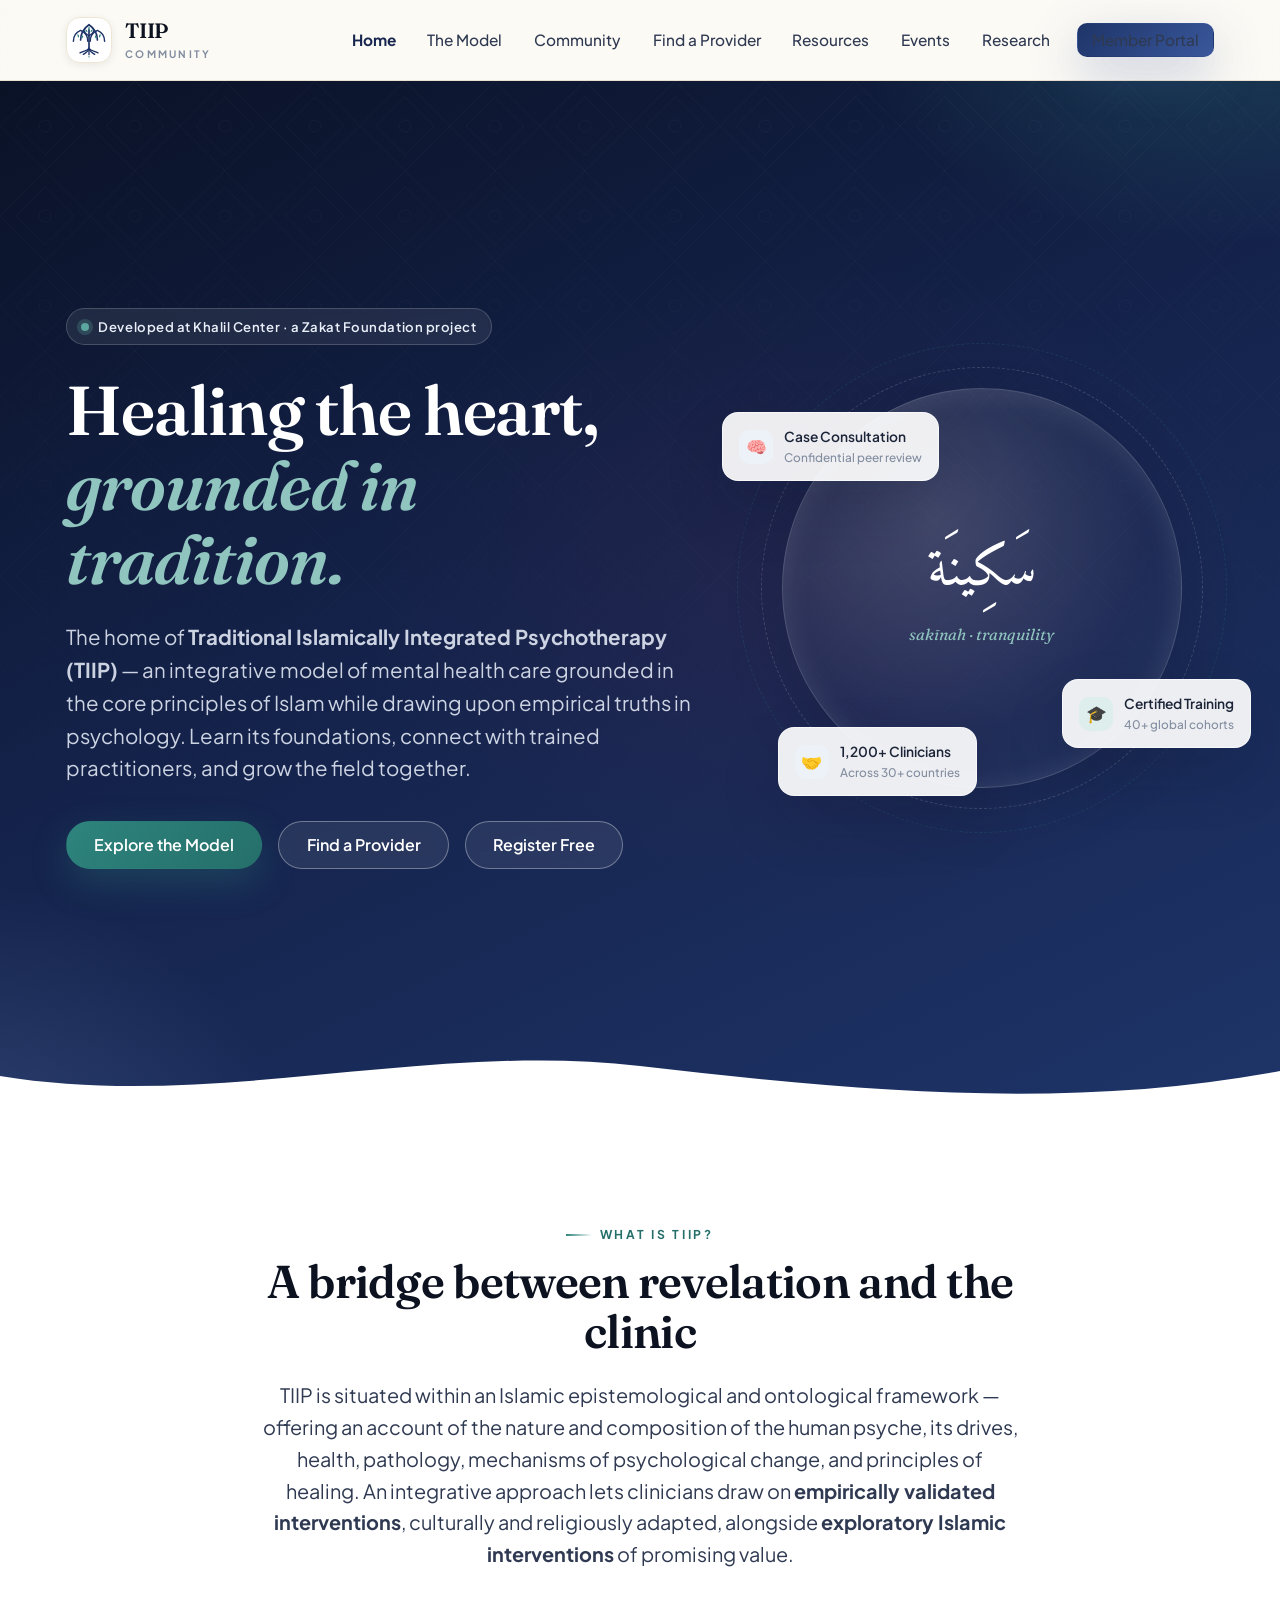
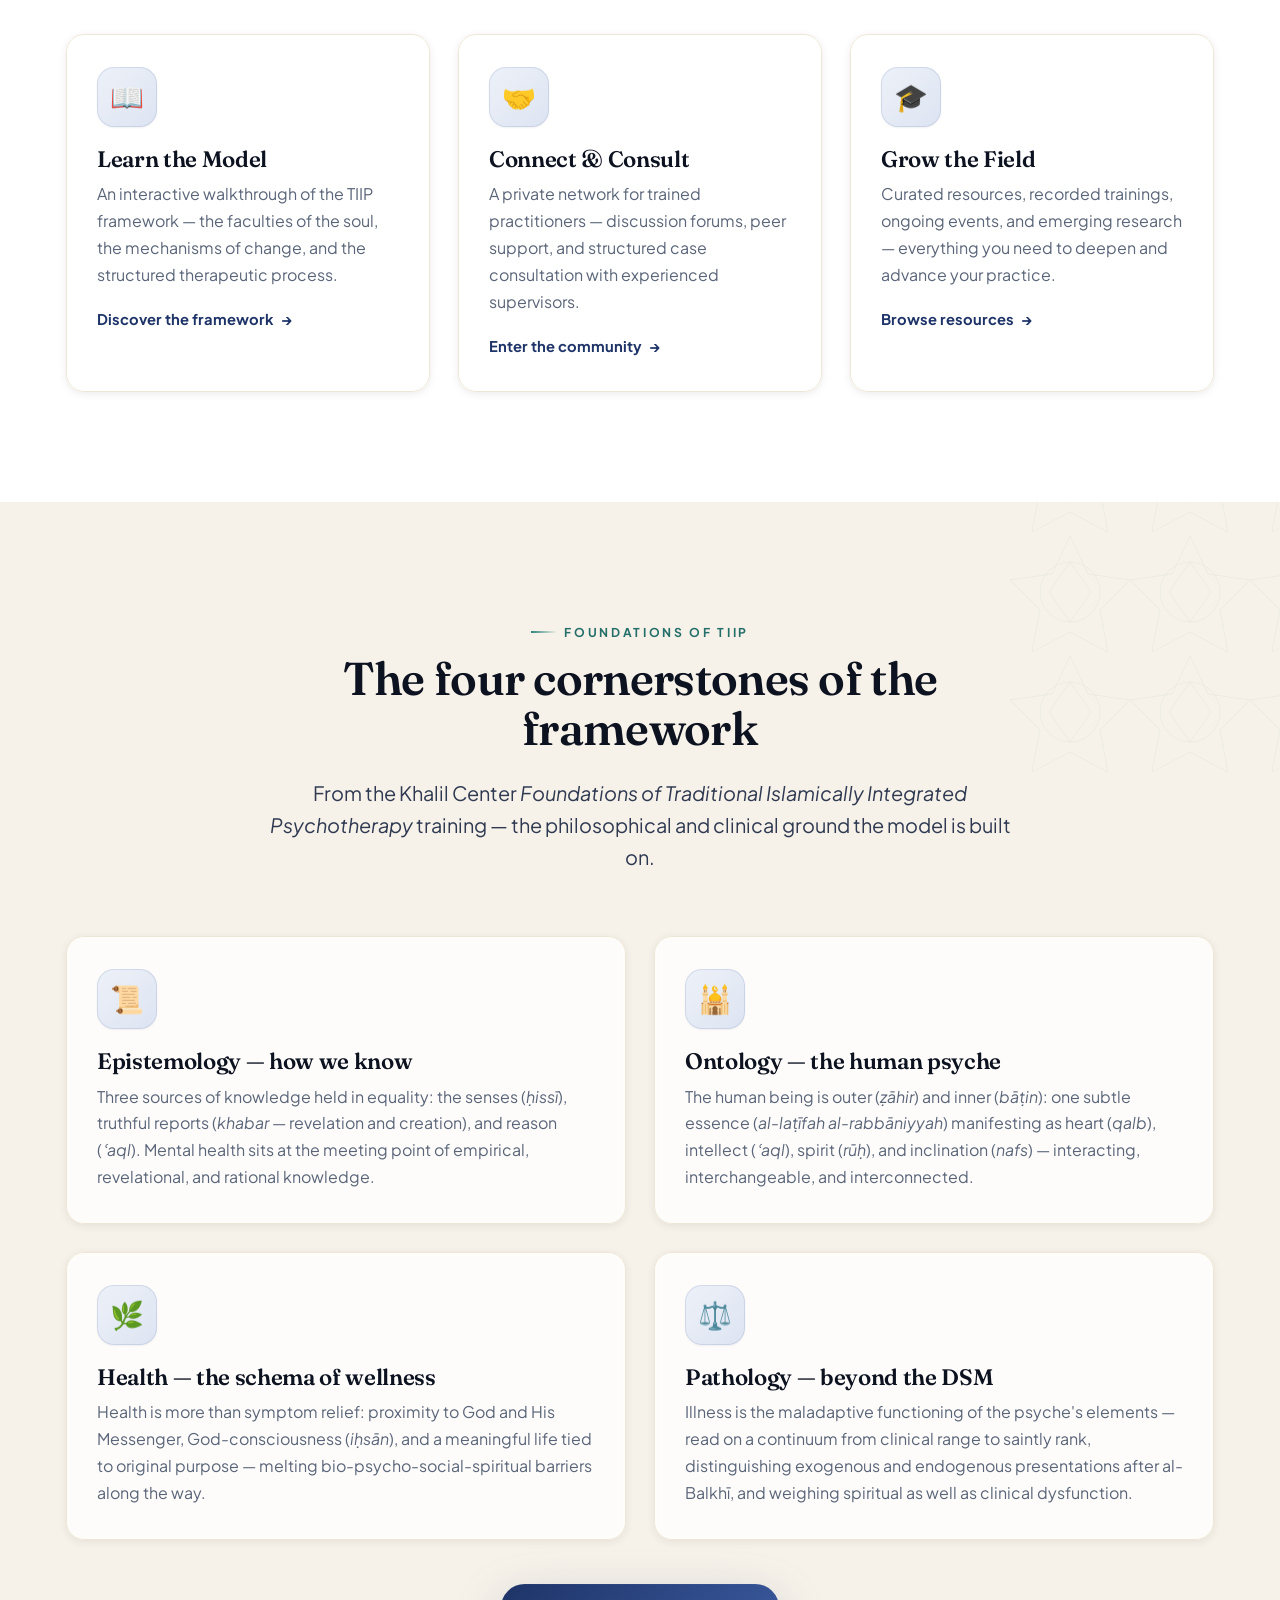
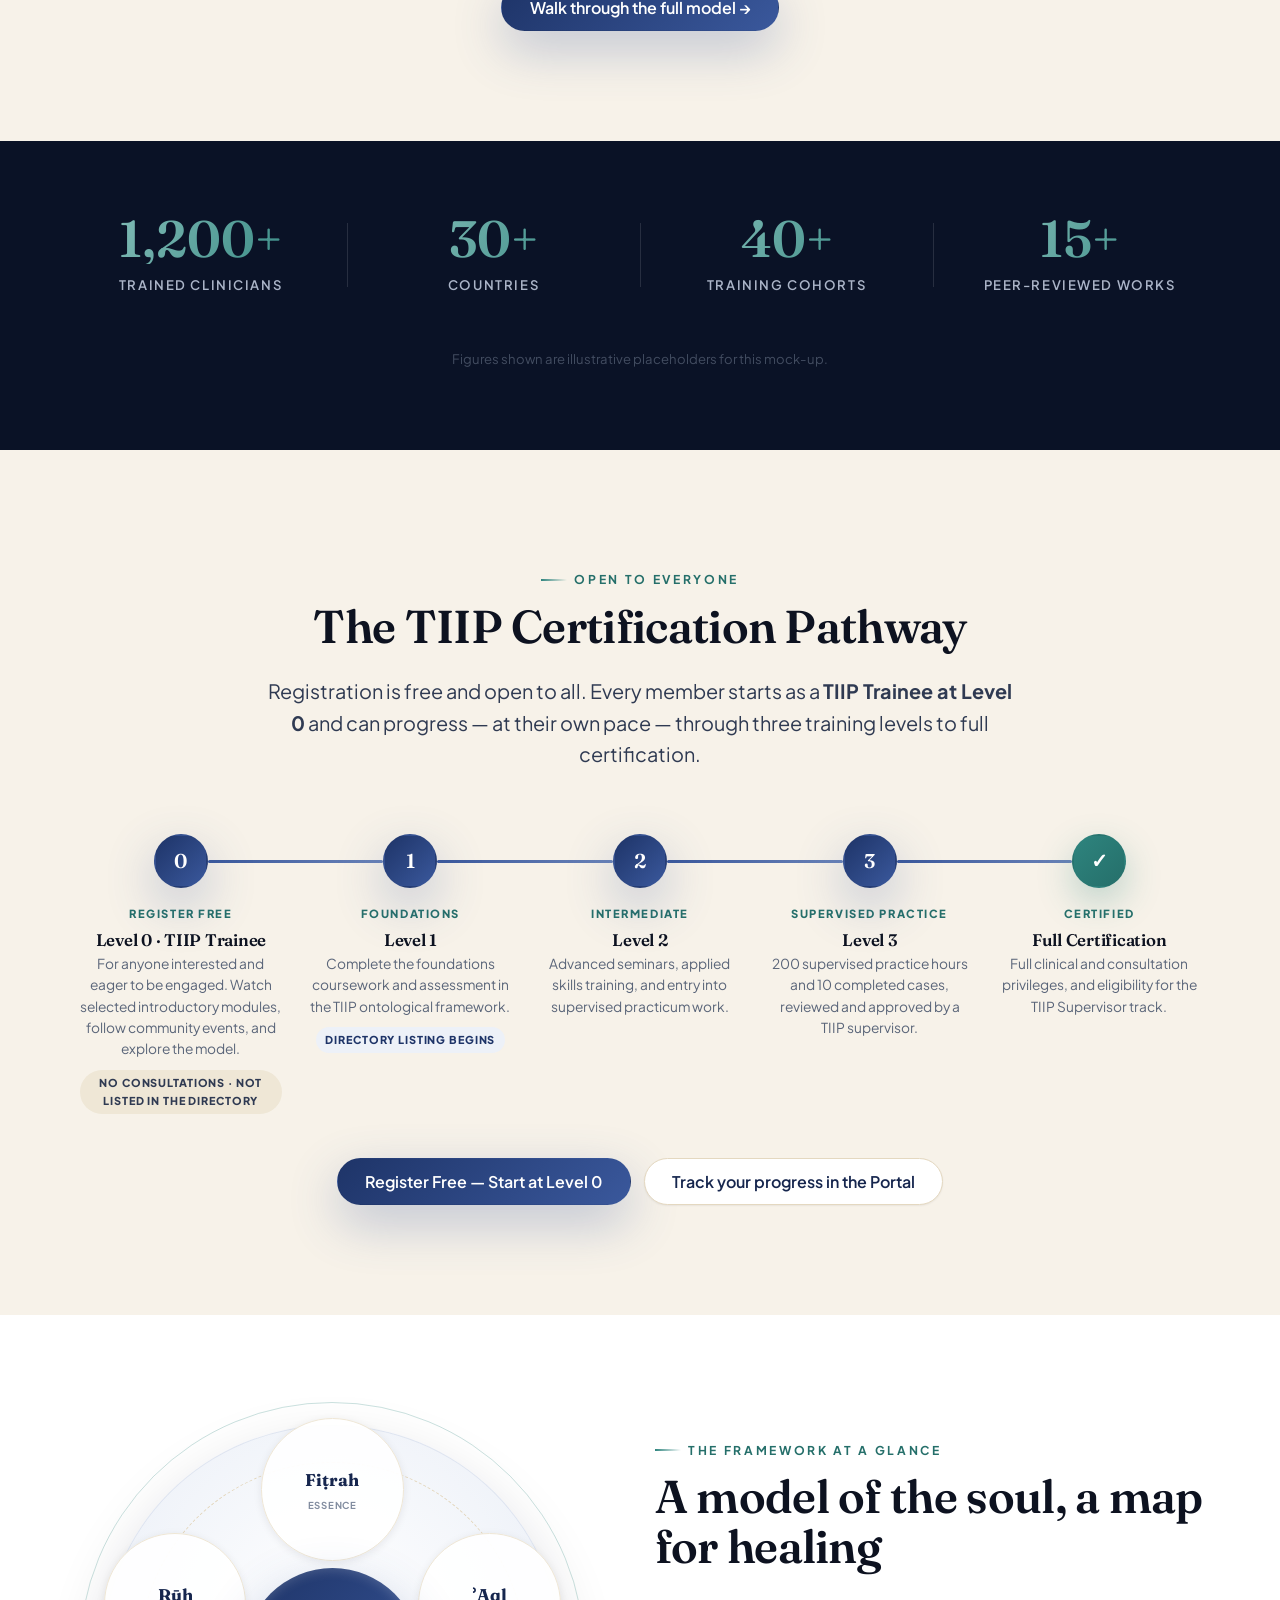
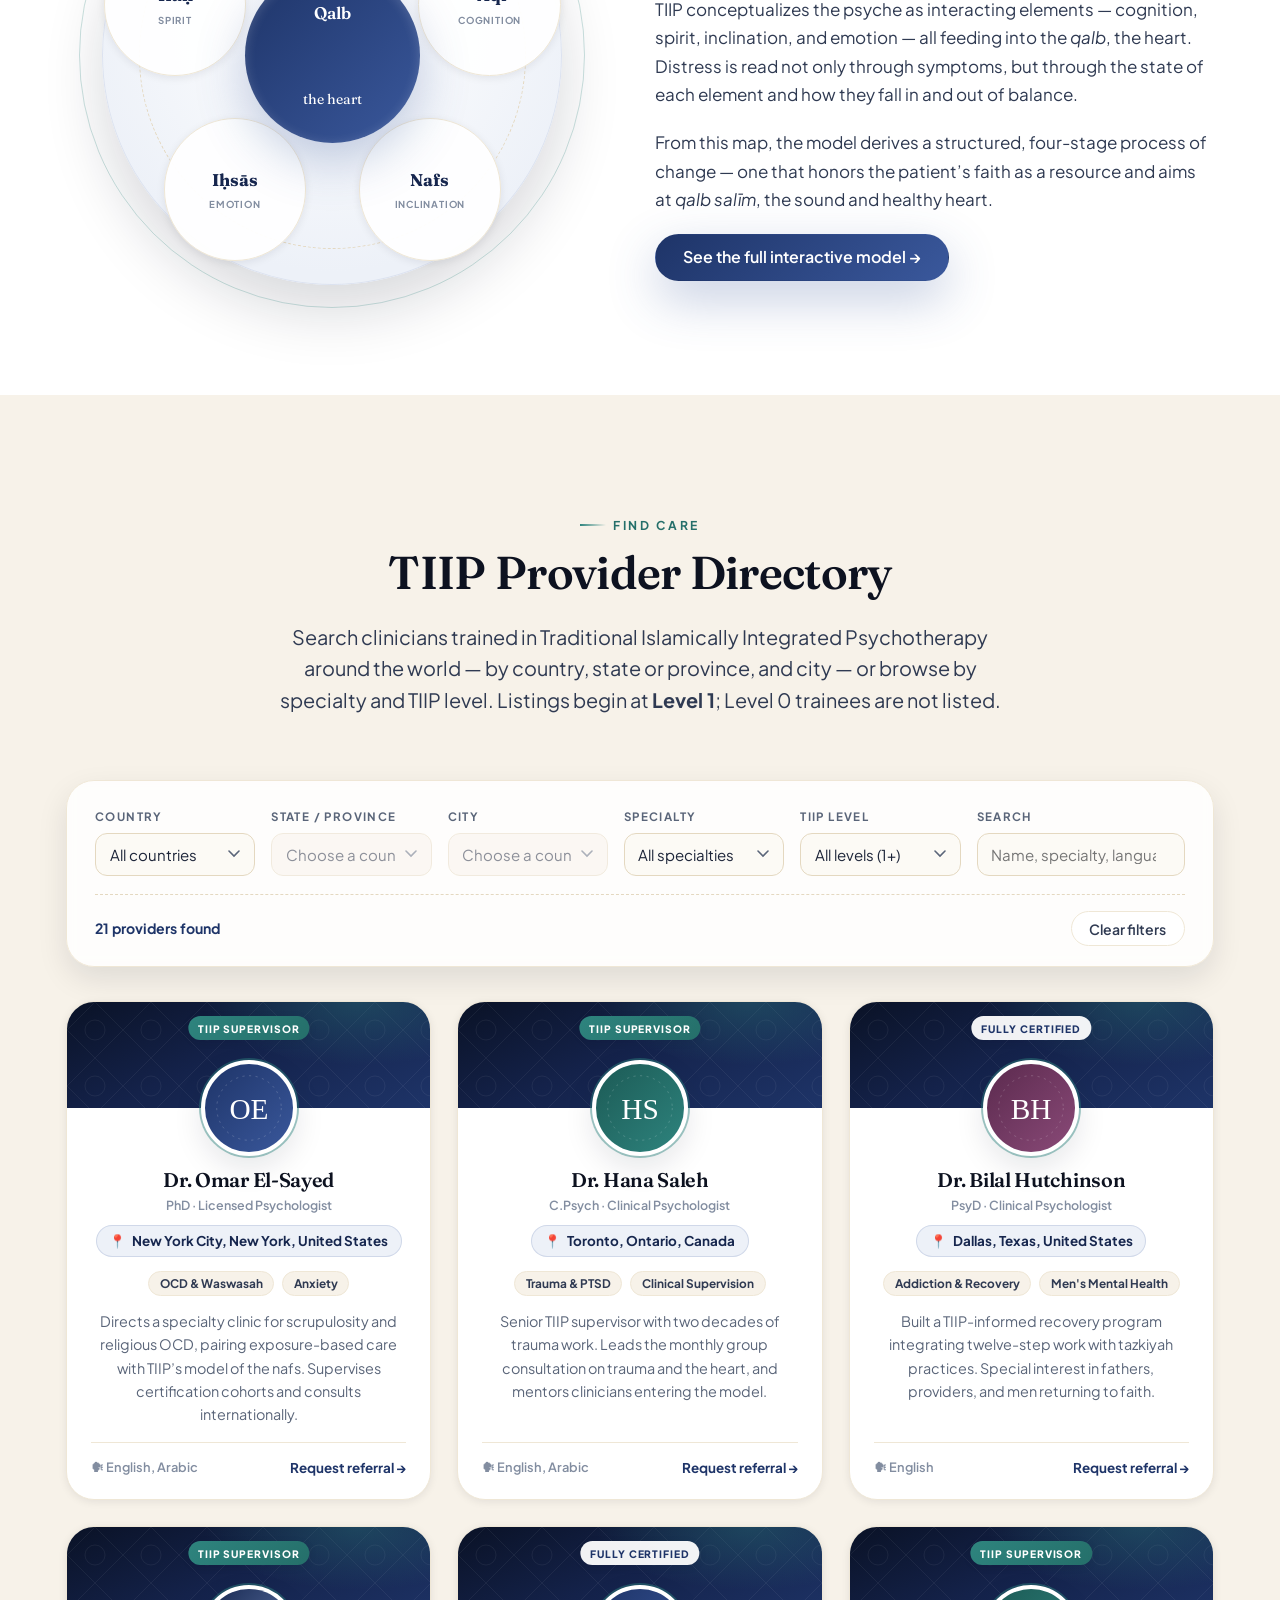
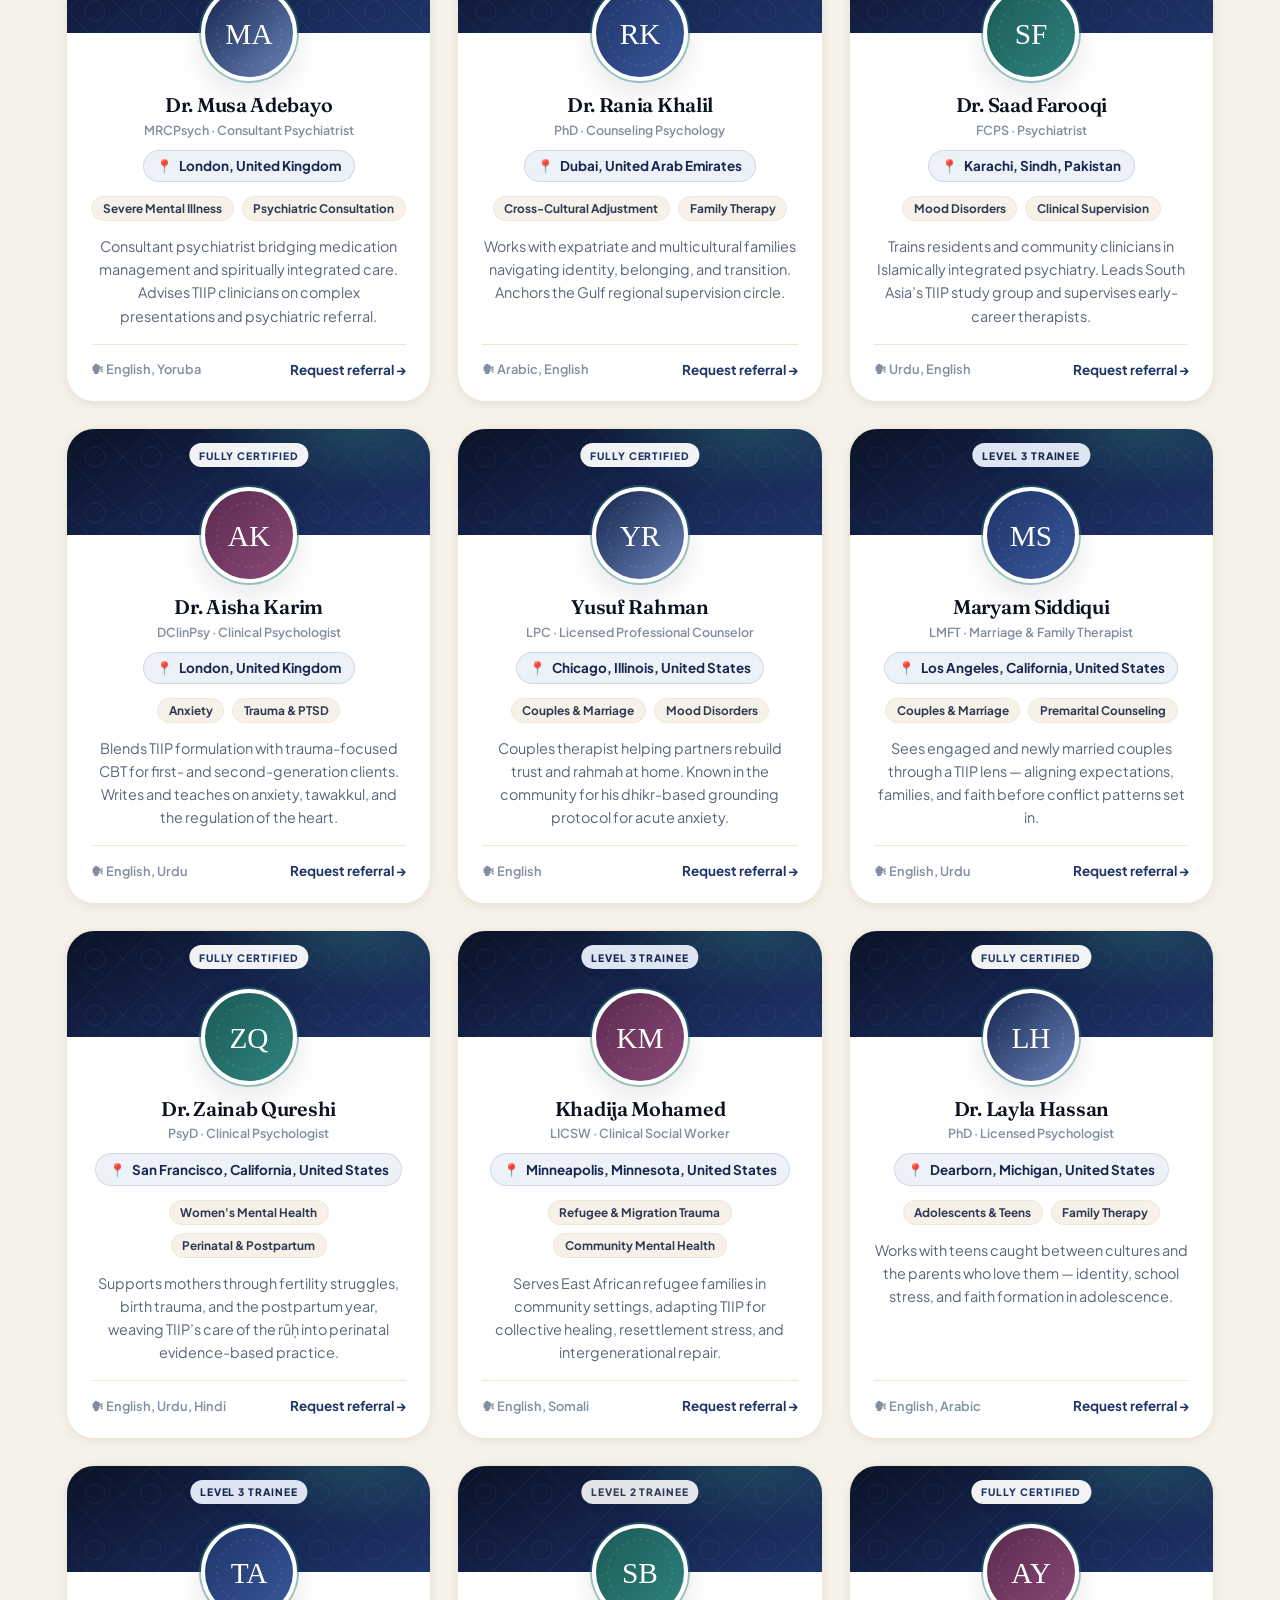
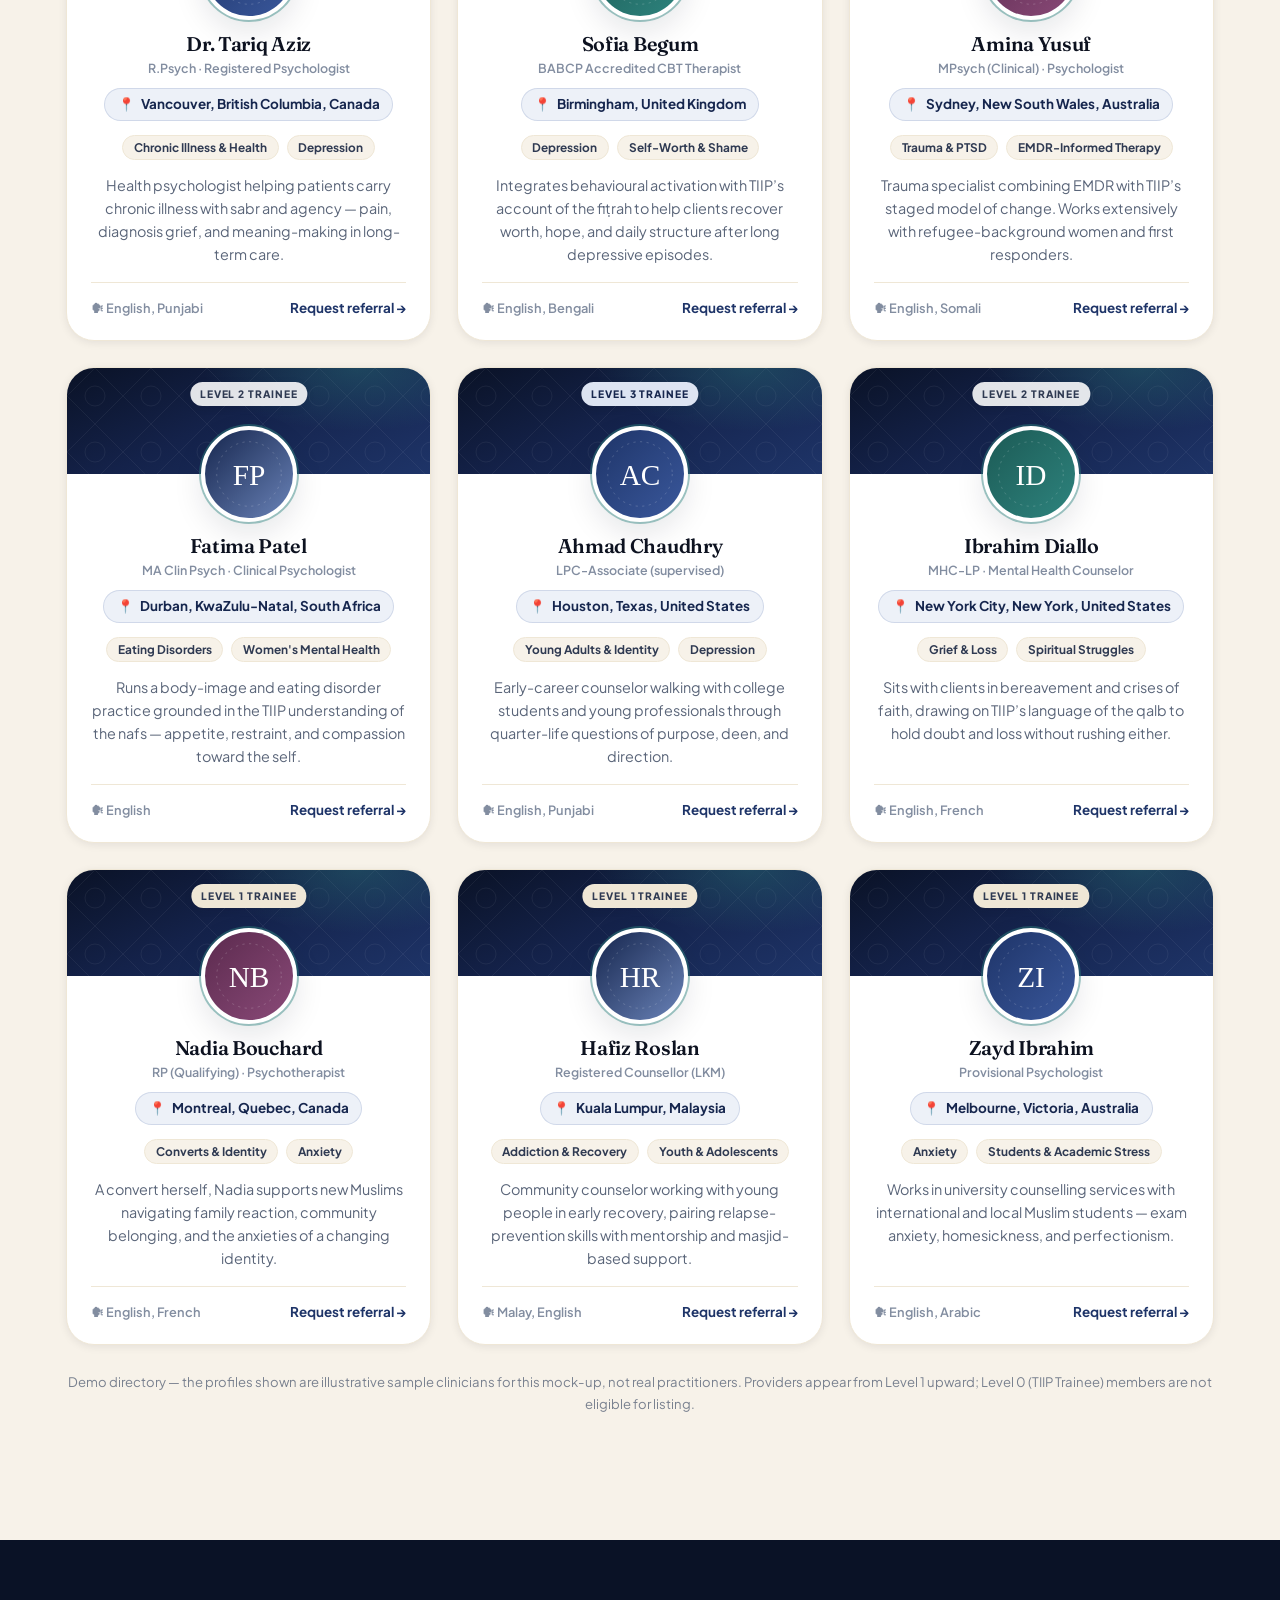
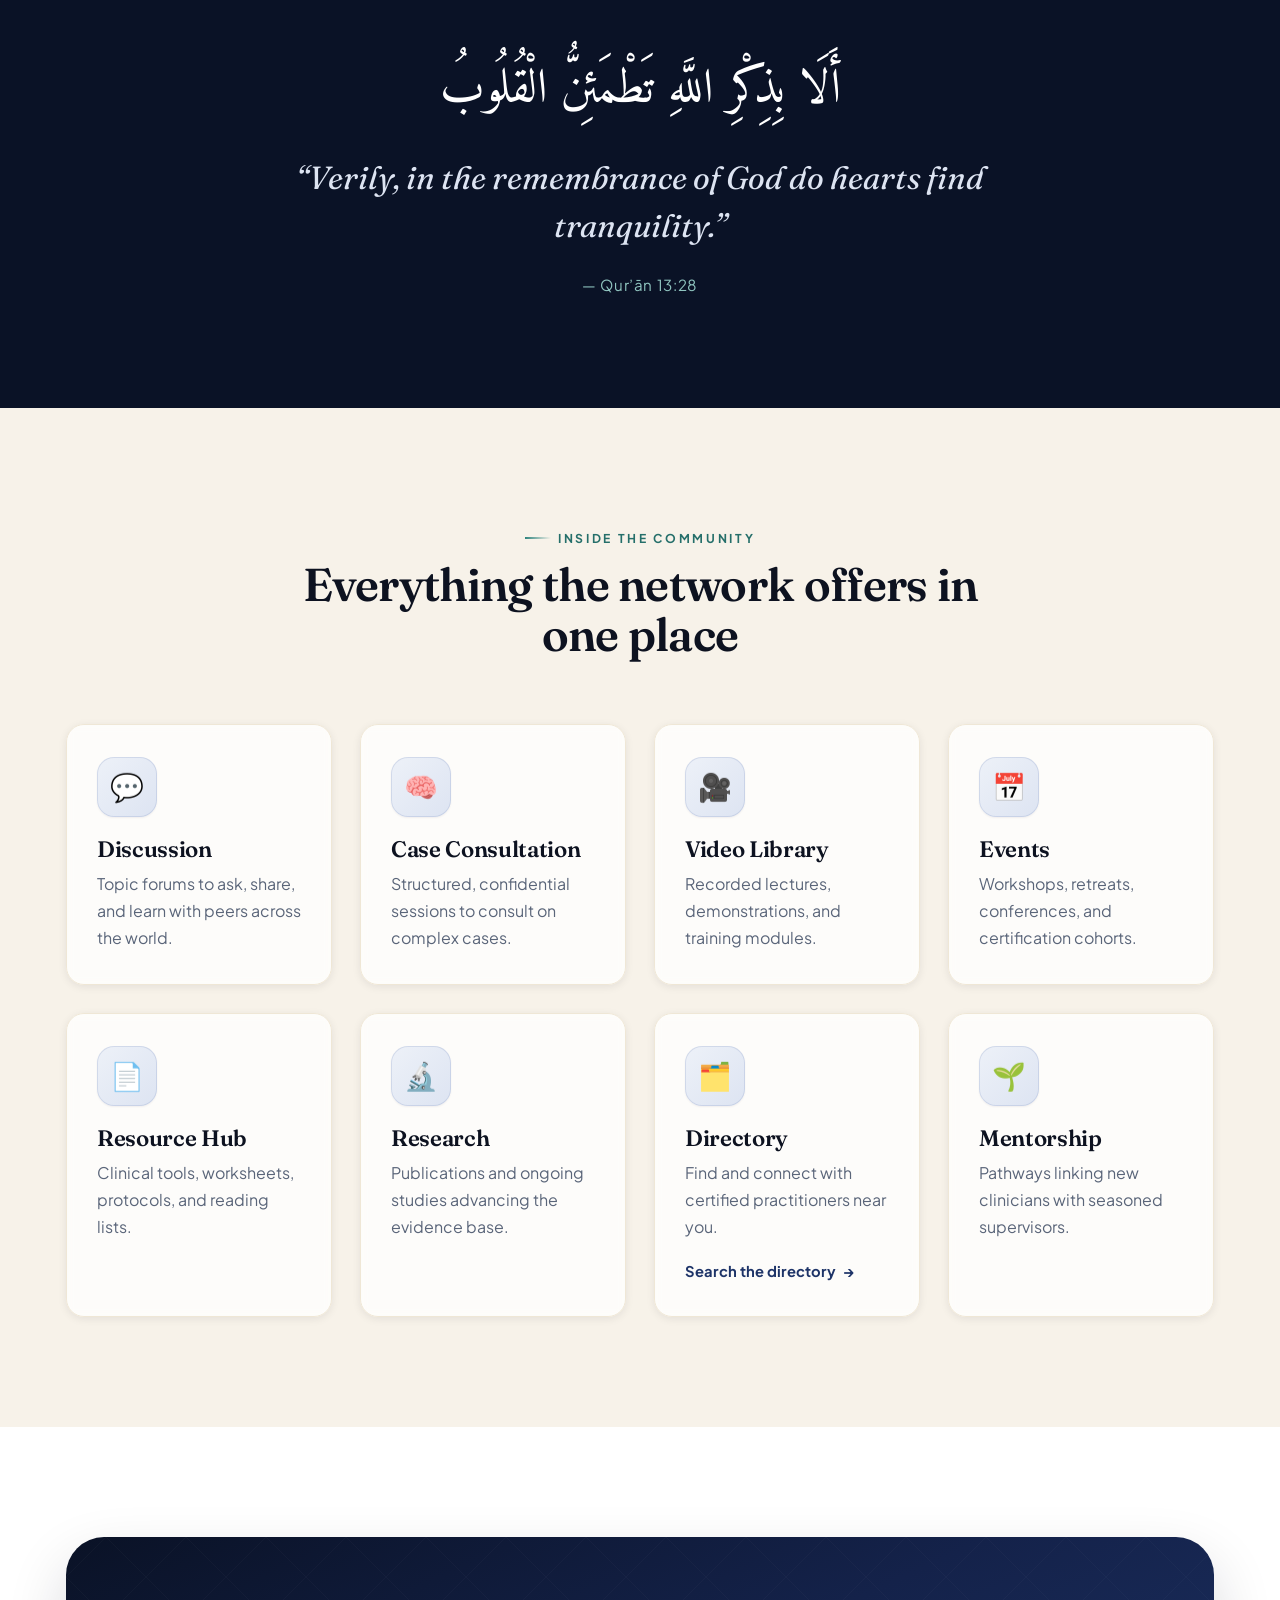
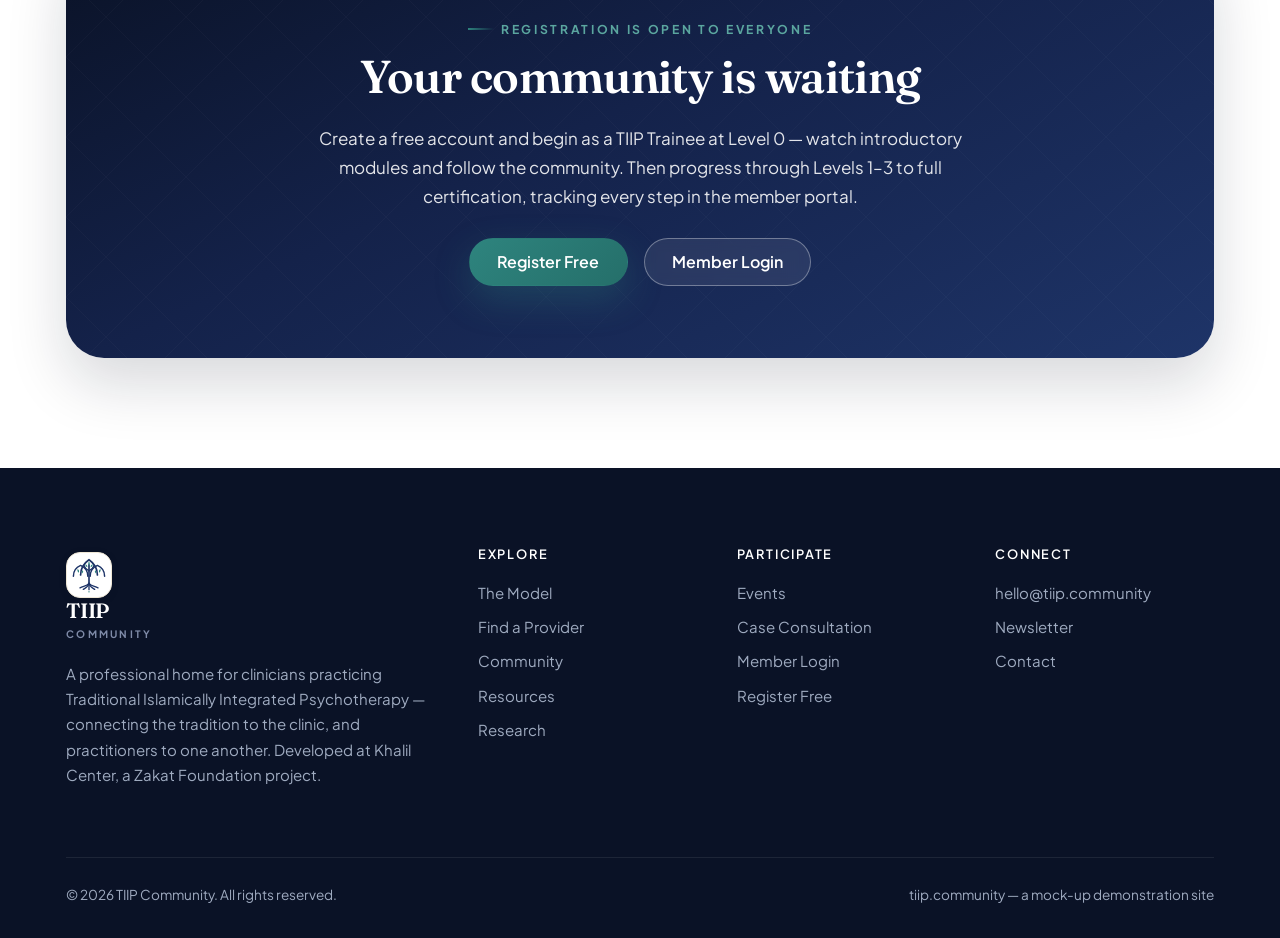
==== commit 3e02e1d8: "Rebrand to new TIIP tree logo with navy-teal palette; ground front page in Foundations deck - Recrea" ====
--- a/index.html
+++ b/index.html
@@ -9,7 +9,7 @@
   <link href="https://fonts.googleapis.com/css2?family=Fraunces:ital,opsz,wght@0,9..144,400..700;1,9..144,400..600&family=Plus+Jakarta+Sans:wght@400;500;600;700;800&family=Amiri:ital@0;1&display=swap" rel="stylesheet">
   <title>TIIP Community — Traditional Islamically Integrated Psychotherapy</title>
   <meta name="description" content="The home of the Traditional Islamically Integrated Psychotherapy (TIIP) community — a model, a movement, and a professional network for clinicians trained in faith-rooted mental health care." />
-  <meta name="theme-color" content="#0c302d" />
+  <meta name="theme-color" content="#101c3a" />
   <meta property="og:type" content="website" />
   <meta property="og:title" content="TIIP Community — Traditional Islamically Integrated Psychotherapy" />
   <meta property="og:description" content="The home of the Traditional Islamically Integrated Psychotherapy (TIIP) community — a model, a movement, and a professional network for clinicians trained in faith-rooted mental health care." />
@@ -44,9 +44,9 @@
     <div class="container">
       <div class="hero-grid">
         <div>
-          <span class="hero-badge"><span class="dot"></span> A community of faith-rooted clinicians</span>
+          <span class="hero-badge"><span class="dot"></span> Developed at Khalil Center · a Zakat Foundation project</span>
           <h1>Healing the heart, <span class="hl">grounded in tradition.</span></h1>
-          <p class="lead">The home of <strong>Traditional Islamically Integrated Psychotherapy</strong> — an evidence-informed model of mental health care that unites the Islamic intellectual and spiritual tradition with contemporary clinical practice. Learn the framework, connect with trained practitioners, and grow the field together.</p>
+          <p class="lead">The home of <strong>Traditional Islamically Integrated Psychotherapy (TIIP)</strong> — an integrative model of mental health care grounded in the core principles of Islam while drawing upon empirical truths in psychology. Learn its foundations, connect with trained practitioners, and grow the field together.</p>
           <div class="hero-actions">
             <a class="btn btn-gold" href="model.html">Explore the Model</a>
             <a class="btn btn-ghost" href="#directory">Find a Provider</a>
@@ -77,7 +77,7 @@
       <div class="section-head reveal">
         <p class="eyebrow">What is TIIP?</p>
         <h2>A bridge between revelation and the clinic</h2>
-        <p class="lead muted">TIIP is a holistic, structured psychotherapeutic framework that draws on classical Islamic understandings of the human soul (<em>nafs</em>) alongside modern psychological science — equipping clinicians to treat the whole person: mind, body, and spirit.</p>
+        <p class="lead muted">TIIP is situated within an Islamic epistemological and ontological framework — offering an account of the nature and composition of the human psyche, its drives, health, pathology, mechanisms of psychological change, and principles of healing. An integrative approach lets clinicians draw on <strong>empirically validated interventions</strong>, culturally and religiously adapted, alongside <strong>exploratory Islamic interventions</strong> of promising value.</p>
       </div>
       <div class="grid grid-3">
         <div class="card reveal">
@@ -98,6 +98,43 @@
           <p>Curated resources, recorded trainings, ongoing events, and emerging research — everything you need to deepen and advance your practice.</p>
           <a class="feature-link" href="resources.html">Browse resources</a>
         </div>
+      </div>
+    </div>
+  </section>
+
+  <!-- FOUNDATIONS OF TIIP -->
+  <section id="foundations" class="bg-cream has-motif">
+    <span class="girih big" aria-hidden="true"></span>
+    <div class="container">
+      <div class="section-head reveal">
+        <p class="eyebrow">Foundations of TIIP</p>
+        <h2>The four cornerstones of the framework</h2>
+        <p class="lead muted">From the Khalil Center <em>Foundations of Traditional Islamically Integrated Psychotherapy</em> training — the philosophical and clinical ground the model is built on.</p>
+      </div>
+      <div class="grid grid-2">
+        <div class="card reveal">
+          <div class="icon">📜</div>
+          <h3>Epistemology — how we know</h3>
+          <p>Three sources of knowledge held in equality: the senses (<em>ḥissī</em>), truthful reports (<em>khabar</em> — revelation and creation), and reason (<em>ʿaql</em>). Mental health sits at the meeting point of empirical, revelational, and rational knowledge.</p>
+        </div>
+        <div class="card reveal d1">
+          <div class="icon">🕌</div>
+          <h3>Ontology — the human psyche</h3>
+          <p>The human being is outer (<em>ẓāhir</em>) and inner (<em>bāṭin</em>): one subtle essence (<em>al-laṭīfah al-rabbāniyyah</em>) manifesting as heart (<em>qalb</em>), intellect (<em>ʿaql</em>), spirit (<em>rūḥ</em>), and inclination (<em>nafs</em>) — interacting, interchangeable, and interconnected.</p>
+        </div>
+        <div class="card reveal d2">
+          <div class="icon">🌿</div>
+          <h3>Health — the schema of wellness</h3>
+          <p>Health is more than symptom relief: proximity to God and His Messenger, God-consciousness (<em>iḥsān</em>), and a meaningful life tied to original purpose — melting bio-psycho-social-spiritual barriers along the way.</p>
+        </div>
+        <div class="card reveal d3">
+          <div class="icon">⚖️</div>
+          <h3>Pathology — beyond the DSM</h3>
+          <p>Illness is the maladaptive functioning of the psyche's elements — read on a continuum from clinical range to saintly rank, distinguishing exogenous and endogenous presentations after al-Balkhī, and weighing spiritual as well as clinical dysfunction.</p>
+        </div>
+      </div>
+      <div class="text-center mt-3 reveal">
+        <a class="btn btn-primary" href="model.html">Walk through the full model →</a>
       </div>
     </div>
   </section>
@@ -303,7 +340,7 @@
       <div class="footer-grid">
         <div class="footer-brand">
           <a class="brand" href="index.html"><img class="mark" src="assets/img/tiip-mark.svg" alt="" width="46" height="46" /><span><b>TIIP</b><span>Community</span></span></a>
-          <p class="mt-1">A professional home for clinicians practicing Traditional Islamically Integrated Psychotherapy — connecting the tradition to the clinic, and practitioners to one another.</p>
+          <p class="mt-1">A professional home for clinicians practicing Traditional Islamically Integrated Psychotherapy — connecting the tradition to the clinic, and practitioners to one another. Developed at Khalil Center, a Zakat Foundation project.</p>
         </div>
         <div>
           <h4>Explore</h4>
--- a/assets/css/style.css
+++ b/assets/css/style.css
@@ -1,28 +1,32 @@
 /* =========================================================
-   TIIP Community — Design System v2 "Sakīnah"
+   TIIP Community — Design System v3 "Sakīnah"
    Traditional Islamically Integrated Psychotherapy
-   A premium, faith-rooted aesthetic.
+   A premium, faith-rooted aesthetic keyed to the TIIP logo:
+   deep navy (#1e3468) + teal (#2e847e) on warm cream.
+   NOTE: the --emerald-* scale now holds the navy primaries and
+   the --gold-* scale holds the teal accents; the variable names
+   are kept so downstream selectors stay stable.
    ========================================================= */
 
 :root {
   /* ---- Core palette ---- */
-  --emerald-950: #07211f;
-  --emerald-900: #0c302d;
-  --emerald-800: #114440;
-  --emerald-700: #16605a;
-  --emerald-600: #1c7d75;
-  --emerald-500: #2aa39a;
-  --emerald-400: #4ec2b8;
-  --emerald-300: #8bdbd2;
-  --emerald-100: #d6f1ee;
-  --emerald-50:  #ecf8f6;
-
-  --gold-700: #9c6f1e;
-  --gold-600: #bd8a2c;
-  --gold-500: #d8a541;
-  --gold-400: #e7c277;
-  --gold-300: #f1d9a3;
-  --gold-100: #faf0d8;
+  --emerald-950: #0a1226;
+  --emerald-900: #101c3a;
+  --emerald-800: #16264e;
+  --emerald-700: #1e3468;
+  --emerald-600: #28437f;
+  --emerald-500: #3a589c;
+  --emerald-400: #6a83b8;
+  --emerald-300: #a3b4d6;
+  --emerald-100: #dde4f2;
+  --emerald-50:  #edf1f8;
+
+  --gold-700: #1c5a55;
+  --gold-600: #256f6a;
+  --gold-500: #2e847e;
+  --gold-400: #5ba69f;
+  --gold-300: #8fc4bf;
+  --gold-100: #ddeeec;
 
   --plum-700: #5b2a4e;   /* deep accent for contrast */
 
@@ -31,28 +35,28 @@
   --cream-200: #efe7d6;
   --cream-300: #e4d8c0;
 
-  --ink-950: #0c1413;
-  --ink-800: #1d2b29;
-  --ink-700: #2f4341;
-  --ink-500: #5a6d6b;
-  --ink-400: #82918f;
-  --ink-300: #aab6b4;
+  --ink-950: #0d1220;
+  --ink-800: #1c2438;
+  --ink-700: #2f3a52;
+  --ink-500: #5a6579;
+  --ink-400: #828da0;
+  --ink-300: #aab3c2;
 
   --white: #ffffff;
 
   /* ---- Gradients ---- */
   --grad-emerald: linear-gradient(135deg, var(--emerald-700), var(--emerald-500));
   --grad-gold: linear-gradient(135deg, var(--gold-500), var(--gold-600));
-  --grad-hero: linear-gradient(155deg, #07211f 0%, #0f3f3a 45%, #16605a 100%);
+  --grad-hero: linear-gradient(155deg, #0a1226 0%, #14224a 45%, #1e3468 100%);
   --grad-text: linear-gradient(120deg, var(--emerald-700), var(--emerald-500) 60%, var(--gold-500));
 
   /* ---- Shadows ---- */
-  --shadow-xs: 0 1px 2px rgba(7,33,31,.06);
-  --shadow-sm: 0 2px 8px rgba(7,33,31,.08);
-  --shadow-md: 0 12px 30px rgba(7,33,31,.10);
-  --shadow-lg: 0 26px 60px rgba(7,33,31,.16);
-  --shadow-glow: 0 18px 50px rgba(42,163,154,.30);
-  --shadow-gold: 0 14px 36px rgba(216,165,65,.30);
+  --shadow-xs: 0 1px 2px rgba(10, 18, 38,.06);
+  --shadow-sm: 0 2px 8px rgba(10, 18, 38,.08);
+  --shadow-md: 0 12px 30px rgba(10, 18, 38,.10);
+  --shadow-lg: 0 26px 60px rgba(10, 18, 38,.16);
+  --shadow-glow: 0 18px 50px rgba(58, 88, 156,.30);
+  --shadow-gold: 0 14px 36px rgba(46, 132, 126,.30);
 
   /* ---- Radii ---- */
   --radius-sm: 12px;
@@ -77,8 +81,8 @@
   color: var(--ink-700);
   background-color: var(--cream-50);
   background-image:
-    radial-gradient(1100px 700px at 100% -5%, rgba(216,165,65,.07), transparent 55%),
-    radial-gradient(1000px 800px at -10% 10%, rgba(42,163,154,.08), transparent 50%);
+    radial-gradient(1100px 700px at 100% -5%, rgba(46, 132, 126,.07), transparent 55%),
+    radial-gradient(1000px 800px at -10% 10%, rgba(58, 88, 156,.08), transparent 50%);
   line-height: 1.68;
   font-size: 17px;
   -webkit-font-smoothing: antialiased;
@@ -164,9 +168,9 @@
 }
 .btn:active { transform: translateY(1px) scale(.99); }
 .btn-primary { background: var(--grad-emerald); color: #fff; box-shadow: var(--shadow-glow); }
-.btn-primary:hover { color: #fff; transform: translateY(-2px); box-shadow: 0 22px 56px rgba(42,163,154,.42); }
-.btn-gold { background: var(--grad-gold); color: #2a1c02; box-shadow: var(--shadow-gold); }
-.btn-gold:hover { color: #2a1c02; transform: translateY(-2px); box-shadow: 0 20px 50px rgba(216,165,65,.45); }
+.btn-primary:hover { color: #fff; transform: translateY(-2px); box-shadow: 0 22px 56px rgba(58, 88, 156,.42); }
+.btn-gold { background: var(--grad-gold); color: #ffffff; box-shadow: var(--shadow-gold); }
+.btn-gold:hover { color: #ffffff; transform: translateY(-2px); box-shadow: 0 20px 50px rgba(46, 132, 126,.45); }
 .btn-ghost { background: rgba(255,255,255,.08); border-color: rgba(255,255,255,.34); color: #fff; backdrop-filter: blur(6px); }
 .btn-ghost:hover { background: rgba(255,255,255,.16); color: #fff; transform: translateY(-2px); }
 .btn-outline { background: #fff; border-color: var(--cream-300); color: var(--emerald-800); box-shadow: var(--shadow-xs); }
@@ -204,7 +208,7 @@
 
 .nav-links { display: flex; align-items: center; gap: 4px; list-style: none; margin: 0; padding: 0; }
 .nav-links a { padding: .55em .9em; border-radius: 10px; color: var(--ink-700); font-weight: 500; font-size: .96rem; transition: .2s; }
-.nav-links a:hover { background: rgba(42,163,154,.09); color: var(--emerald-800); }
+.nav-links a:hover { background: rgba(58, 88, 156,.09); color: var(--emerald-800); }
 .nav-links a.active { color: var(--emerald-800); font-weight: 700; }
 .nav-cta { margin-left: 10px; }
 
@@ -234,21 +238,21 @@
 /* ---- Geometric motif (reusable) ---- */
 .girih {
   position: absolute; pointer-events: none; opacity: .5;
-  background-image: url("data:image/svg+xml,%3Csvg xmlns='http://www.w3.org/2000/svg' width='120' height='120' viewBox='0 0 120 120'%3E%3Cg fill='none' stroke='%23d8a541' stroke-opacity='0.5' stroke-width='1'%3E%3Cpath d='M60 4l18 38 42 6-30 30 8 42-38-20-38 20 8-42L0 48l42-6z'/%3E%3Ccircle cx='60' cy='60' r='30'/%3E%3Cpath d='M60 30l21 30-21 30-21-30z'/%3E%3C/g%3E%3C/svg%3E");
+  background-image: url("data:image/svg+xml,%3Csvg xmlns='http://www.w3.org/2000/svg' width='120' height='120' viewBox='0 0 120 120'%3E%3Cg fill='none' stroke='%232e847e' stroke-opacity='0.5' stroke-width='1'%3E%3Cpath d='M60 4l18 38 42 6-30 30 8 42-38-20-38 20 8-42L0 48l42-6z'/%3E%3Ccircle cx='60' cy='60' r='30'/%3E%3Cpath d='M60 30l21 30-21 30-21-30z'/%3E%3C/g%3E%3C/svg%3E");
 }
 
 /* ---- Hero ---- */
 .hero {
   position: relative; isolation: isolate;
-  color: #eafaf8;
+  color: #eaf0fa;
   background: var(--grad-hero);
   overflow: hidden;
 }
 .hero::before { /* mesh glows */
   content: ""; position: absolute; inset: -20%; z-index: -2;
   background:
-    radial-gradient(620px 420px at 82% 8%, rgba(216,165,65,.34), transparent 60%),
-    radial-gradient(560px 520px at 12% 92%, rgba(78,194,184,.30), transparent 60%),
+    radial-gradient(620px 420px at 82% 8%, rgba(46, 132, 126,.34), transparent 60%),
+    radial-gradient(560px 520px at 12% 92%, rgba(106, 131, 184,.30), transparent 60%),
     radial-gradient(700px 500px at 60% 50%, rgba(91,42,78,.18), transparent 65%);
   animation: drift 18s ease-in-out infinite alternate;
 }
@@ -265,7 +269,7 @@
 
 .hero h1 { color: #fff; max-width: 15ch; margin-bottom: .35em; }
 .hero h1 .hl { font-style: italic; color: var(--gold-300); }
-.hero .lead { color: rgba(234,250,248,.86); max-width: 52ch; font-size: 1.28rem; }
+.hero .lead { color: rgba(234, 240, 250,.86); max-width: 52ch; font-size: 1.28rem; }
 .hero-actions { display: flex; flex-wrap: wrap; gap: 16px; margin-top: 36px; }
 .hero-badge {
   display: inline-flex; align-items: center; gap: 9px;
@@ -274,7 +278,7 @@
   font-size: .82rem; font-weight: 600; letter-spacing: .04em;
   margin-bottom: 28px; backdrop-filter: blur(8px);
 }
-.hero-badge .dot { width: 8px; height: 8px; border-radius: 50%; background: var(--gold-400); box-shadow: 0 0 0 4px rgba(231,194,119,.25); }
+.hero-badge .dot { width: 8px; height: 8px; border-radius: 50%; background: var(--gold-400); box-shadow: 0 0 0 4px rgba(91, 166, 159,.25); }
 
 /* Hero glass visual */
 .hero-visual { position: relative; display: grid; place-items: center; min-height: 360px; }
@@ -291,7 +295,7 @@
   content: ""; position: absolute; border-radius: 50%; border: 1px dashed rgba(255,255,255,.16);
 }
 .hero-orb::before { inset: -22px; animation: spin 40s linear infinite; }
-.hero-orb::after { inset: -46px; border-color: rgba(216,165,65,.22); animation: spin 60s linear infinite reverse; }
+.hero-orb::after { inset: -46px; border-color: rgba(46, 132, 126,.22); animation: spin 60s linear infinite reverse; }
 @keyframes spin { to { transform: rotate(360deg); } }
 
 .float-card {
@@ -318,7 +322,7 @@
 .section-head { max-width: 760px; margin: 0 auto 64px; text-align: center; }
 .section-head .lead { margin-top: .2em; }
 .bg-cream { background: var(--cream-100); }
-.bg-emerald { background: var(--emerald-950); color: #cfe9e6; }
+.bg-emerald { background: var(--emerald-950); color: #cfd9ec; }
 .bg-emerald h2, .bg-emerald h3, .bg-emerald h4 { color: #fff; }
 .bg-white { background: var(--white); }
 
@@ -357,7 +361,7 @@
   display: grid; place-items: center; font-size: 1.7rem;
   background: linear-gradient(135deg, var(--emerald-50), var(--emerald-100));
   color: var(--emerald-700); margin-bottom: 20px;
-  box-shadow: inset 0 0 0 1px rgba(42,163,154,.14), var(--shadow-xs);
+  box-shadow: inset 0 0 0 1px rgba(58, 88, 156,.14), var(--shadow-xs);
   transition: transform .3s;
 }
 .card:hover .icon { transform: scale(1.08) rotate(-3deg); }
@@ -386,17 +390,17 @@
 /* ---- Page header ---- */
 .page-head {
   position: relative; isolation: isolate;
-  background: var(--grad-hero); color: #eafaf8;
+  background: var(--grad-hero); color: #eaf0fa;
   padding: clamp(72px,9vw,108px) 0 clamp(104px,11vw,140px); overflow: hidden;
 }
 .page-head::before { content:""; position:absolute; inset:-20%; z-index:-2;
-  background: radial-gradient(560px 380px at 88% 0%, rgba(216,165,65,.28), transparent 60%), radial-gradient(520px 460px at 0% 100%, rgba(78,194,184,.26), transparent 60%); }
+  background: radial-gradient(560px 380px at 88% 0%, rgba(46, 132, 126,.28), transparent 60%), radial-gradient(520px 460px at 0% 100%, rgba(106, 131, 184,.26), transparent 60%); }
 .page-head::after { content:""; position:absolute; inset:0; z-index:-1; opacity:.45;
   background-image: url("data:image/svg+xml,%3Csvg xmlns='http://www.w3.org/2000/svg' width='90' height='90'%3E%3Cg fill='none' stroke='%23ffffff' stroke-opacity='0.06'%3E%3Cpath d='M45 0l45 45-45 45L0 45z'/%3E%3C/g%3E%3C/svg%3E"); }
 .page-head h1 { color: #fff; }
-.page-head .lead { color: rgba(234,250,248,.84); max-width: 62ch; }
+.page-head .lead { color: rgba(234, 240, 250,.84); max-width: 62ch; }
 .breadcrumb { font-size: .85rem; opacity: .78; margin-bottom: 18px; letter-spacing:.02em; }
-.breadcrumb a { color: #eafaf8; }
+.breadcrumb a { color: #eaf0fa; }
 .page-head .container { position: relative; z-index: 2; }
 .page-head .lead { position: relative; z-index: 2; }
 .page-head-eyebrow {
@@ -422,11 +426,11 @@
 .psyche-diagram {
   position: relative; aspect-ratio: 1; max-width: 460px; margin: 0 auto; border-radius: 50%;
   background: radial-gradient(circle at 50% 42%, #fff, var(--emerald-50) 72%);
-  box-shadow: var(--shadow-lg), inset 0 0 0 1px rgba(42,163,154,.1);
+  box-shadow: var(--shadow-lg), inset 0 0 0 1px rgba(58, 88, 156,.1);
   display: grid; place-items: center;
 }
 .psyche-diagram::before { content:""; position:absolute; inset:8%; border-radius:50%; border:1px dashed var(--cream-300); }
-.psyche-diagram::after { content:""; position:absolute; inset:-5%; border-radius:50%; border:1px solid rgba(216,165,65,.25); }
+.psyche-diagram::after { content:""; position:absolute; inset:-5%; border-radius:50%; border:1px solid rgba(46, 132, 126,.25); }
 .psyche-core {
   width: 38%; aspect-ratio: 1; border-radius: 50%;
   background: var(--grad-emerald); color: #fff; display: grid; place-items: center; text-align: center;
@@ -435,7 +439,7 @@
   transition: .25s cubic-bezier(.2,.8,.2,1);
 }
 .psyche-core small { font-weight: 400; }
-.psyche-core[data-key]:hover, .psyche-core.active { box-shadow: var(--shadow-gold), 0 0 0 4px rgba(216,165,65,.3); transform: scale(1.04); }
+.psyche-core[data-key]:hover, .psyche-core.active { box-shadow: var(--shadow-gold), 0 0 0 4px rgba(46, 132, 126,.3); transform: scale(1.04); }
 .psyche-node {
   position: absolute; width: 31%; aspect-ratio: 1; border-radius: 50%;
   background: rgba(255,255,255,.95); border: 1px solid var(--cream-200);
@@ -497,13 +501,13 @@
 .portal { display: grid; grid-template-columns: 268px 1fr; border: 1px solid var(--cream-200);
   border-radius: var(--radius-lg); overflow: hidden; box-shadow: var(--shadow-lg); background: #fff; min-height: 560px; }
 @media (max-width: 840px) { .portal { grid-template-columns: 1fr; } }
-.portal-aside { background: linear-gradient(180deg, var(--emerald-900), var(--emerald-950)); color: #bfe0dc; padding: 28px 20px; }
+.portal-aside { background: linear-gradient(180deg, var(--emerald-900), var(--emerald-950)); color: #bfcce0; padding: 28px 20px; }
 .portal-aside .pa-user { display: flex; align-items: center; gap: 13px; padding-bottom: 20px; border-bottom: 1px solid rgba(255,255,255,.1); margin-bottom: 18px; }
-.pa-avatar { width: 48px; height: 48px; border-radius: 50%; background: var(--grad-gold); color: #2a1c02; display: grid; place-items: center; font-weight: 800; box-shadow: var(--shadow-sm); }
+.pa-avatar { width: 48px; height: 48px; border-radius: 50%; background: var(--grad-gold); color: #ffffff; display: grid; place-items: center; font-weight: 800; box-shadow: var(--shadow-sm); }
 .portal-aside .pa-user b { color: #fff; display: block; font-size: .98rem; }
 .portal-aside .pa-user span { font-size: .78rem; opacity: .72; }
 .portal-nav { list-style: none; margin: 0; padding: 0; }
-.portal-nav button { width: 100%; text-align: left; background: none; border: none; color: #bfe0dc;
+.portal-nav button { width: 100%; text-align: left; background: none; border: none; color: #bfcce0;
   padding: .78em .9em; border-radius: 12px; cursor: pointer; font-size: .94rem; font-weight: 500;
   display: flex; align-items: center; gap: 11px; font-family: var(--font-body); transition: .2s; }
 .portal-nav button:hover { background: rgba(255,255,255,.07); color: #fff; }
@@ -533,7 +537,7 @@
 .media-thumb::after { content:""; position:absolute; inset:0; opacity:.4; background-image: url("data:image/svg+xml,%3Csvg xmlns='http://www.w3.org/2000/svg' width='60' height='60'%3E%3Cg fill='none' stroke='%23ffffff' stroke-opacity='0.1'%3E%3Cpath d='M30 0l30 30-30 30L0 30z'/%3E%3C/g%3E%3C/svg%3E"); }
 .media-thumb .play { width:60px; height:60px; border-radius:50%; background:rgba(255,255,255,.94); display:grid; place-items:center; color:var(--emerald-800); font-size:1.2rem; box-shadow:var(--shadow-md); z-index:1; transition:.25s; }
 .media-card:hover .play { transform: scale(1.12); }
-.media-thumb .dur { position:absolute; bottom:11px; right:11px; background:rgba(7,33,31,.78); color:#fff; font-size:.74rem; padding:.25em .6em; border-radius:7px; z-index:1; }
+.media-thumb .dur { position:absolute; bottom:11px; right:11px; background:rgba(10, 18, 38,.78); color:#fff; font-size:.74rem; padding:.25em .6em; border-radius:7px; z-index:1; }
 .media-body { padding: 18px 20px; }
 .media-body h4 { font-family:var(--font-body); font-size:1.04rem; font-weight:700; margin:8px 0 6px; color:var(--ink-950); }
 .media-body .meta { font-size:.82rem; color:var(--ink-400); }
@@ -555,7 +559,7 @@
 .event-item { display:grid; grid-template-columns: 120px 1fr auto; gap:28px; align-items:center; background:rgba(255,255,255,.82); border:1px solid var(--cream-200); border-radius:var(--radius); padding:24px 26px; margin-bottom:18px; transition:.25s; box-shadow: var(--shadow-xs); }
 .event-item:hover { border-color: var(--emerald-300); box-shadow: var(--shadow-md); transform: translateY(-3px); }
 @media (max-width:740px){ .event-item { grid-template-columns: 84px 1fr; } .event-item .ev-cta { grid-column: 1 / -1; } }
-.ev-date { text-align:center; background: linear-gradient(135deg,var(--emerald-50),var(--emerald-100)); border-radius:16px; padding:16px 8px; box-shadow: inset 0 0 0 1px rgba(42,163,154,.12); }
+.ev-date { text-align:center; background: linear-gradient(135deg,var(--emerald-50),var(--emerald-100)); border-radius:16px; padding:16px 8px; box-shadow: inset 0 0 0 1px rgba(58, 88, 156,.12); }
 .ev-date .m { font-size:.8rem; text-transform:uppercase; letter-spacing:.1em; color:var(--emerald-700); font-weight:700; }
 .ev-date .d { font-family:var(--font-head); font-size:2.2rem; color:var(--ink-950); font-weight:600; line-height:1; }
 .ev-info h4 { margin:0 0 7px; font-family:var(--font-body); font-size:1.2rem; font-weight:700; color:var(--ink-950); }
@@ -579,7 +583,7 @@
   box-shadow: var(--shadow-lg);
 }
 .cta-band::before { content:""; position:absolute; inset:-30%; z-index:-1;
-  background: radial-gradient(500px 360px at 12% 110%, rgba(216,165,65,.35), transparent 60%), radial-gradient(460px 360px at 90% -10%, rgba(78,194,184,.3), transparent 60%); }
+  background: radial-gradient(500px 360px at 12% 110%, rgba(46, 132, 126,.35), transparent 60%), radial-gradient(460px 360px at 90% -10%, rgba(106, 131, 184,.3), transparent 60%); }
 .cta-band::after { content:""; position:absolute; inset:0; z-index:-1; opacity:.4;
   background-image: url("data:image/svg+xml,%3Csvg xmlns='http://www.w3.org/2000/svg' width='80' height='80'%3E%3Cg fill='none' stroke='%23ffffff' stroke-opacity='0.06'%3E%3Cpath d='M40 0l40 40-40 40L0 40z'/%3E%3C/g%3E%3C/svg%3E"); }
 .cta-band h2 { color:#fff; }
@@ -593,21 +597,21 @@
 .quote cite { font-style:normal; color: var(--gold-300); font-size:.95rem; letter-spacing:.04em; }
 
 /* ---- Footer ---- */
-.site-footer { background: var(--emerald-950); color: #9fb6b3; padding: 80px 0 32px; position:relative; overflow:hidden; }
+.site-footer { background: var(--emerald-950); color: #9fabc0; padding: 80px 0 32px; position:relative; overflow:hidden; }
 .site-footer .girih.big { width:420px; height:420px; bottom:-140px; left:-120px; opacity:.06; }
 .footer-grid { display:grid; grid-template-columns: 1.7fr 1fr 1fr 1fr; gap: 40px; position:relative; z-index:1; }
 @media (max-width: 840px){ .footer-grid { grid-template-columns: 1fr 1fr; } }
 @media (max-width: 520px){ .footer-grid { grid-template-columns: 1fr; } }
 .site-footer h4 { color:#fff; font-family:var(--font-body); font-size:.8rem; letter-spacing:.14em; text-transform:uppercase; margin-bottom:1.1em; }
-.site-footer a { color:#9fb6b3; display:block; padding:.3em 0; font-size:.94rem; }
+.site-footer a { color:#9fabc0; display:block; padding:.3em 0; font-size:.94rem; }
 .site-footer a:hover { color: var(--gold-300); }
 .footer-brand p { font-size:.94rem; max-width: 36ch; }
-.footer-brand .brand b { color:#fff; } .footer-brand .brand span { color:#7f9794; }
+.footer-brand .brand b { color:#fff; } .footer-brand .brand span { color:#7f8ba8; }
 .footer-bottom { border-top:1px solid rgba(255,255,255,.08); margin-top:52px; padding-top:26px; display:flex; justify-content:space-between; flex-wrap:wrap; gap:12px; font-size:.85rem; position:relative; z-index:1; }
 .footer-note { background: var(--gold-100); border-left:4px solid var(--gold-500); padding:16px 20px; border-radius:12px; font-size:.88rem; color:var(--ink-700); margin-top:16px; }
 
 /* ---- Modal ---- */
-.modal-overlay { position: fixed; inset: 0; background: rgba(7,33,31,.6); backdrop-filter: blur(5px); display: none; place-items: center; z-index: 200; padding: 20px; }
+.modal-overlay { position: fixed; inset: 0; background: rgba(10, 18, 38,.6); backdrop-filter: blur(5px); display: none; place-items: center; z-index: 200; padding: 20px; }
 .modal-overlay.open { display: grid; }
 .modal { background:#fff; border-radius: var(--radius-lg); max-width: 440px; width:100%; padding: 40px 38px; box-shadow: var(--shadow-lg); animation: pop .3s cubic-bezier(.2,.8,.2,1); }
 @keyframes pop { from { opacity:0; transform: translateY(18px) scale(.97);} to {opacity:1; transform:none;} }
@@ -656,7 +660,7 @@
   background: var(--cream-50); transition: .2s; appearance: none;
 }
 .dir-field select {
-  background-image: url("data:image/svg+xml,%3Csvg xmlns='http://www.w3.org/2000/svg' width='12' height='8'%3E%3Cpath d='M1 1l5 5 5-5' fill='none' stroke='%235a6d6b' stroke-width='1.6' stroke-linecap='round'/%3E%3C/svg%3E");
+  background-image: url("data:image/svg+xml,%3Csvg xmlns='http://www.w3.org/2000/svg' width='12' height='8'%3E%3Cpath d='M1 1l5 5 5-5' fill='none' stroke='%235a6579' stroke-width='1.6' stroke-linecap='round'/%3E%3C/svg%3E");
   background-repeat: no-repeat; background-position: right 14px center;
   padding-right: 36px; cursor: pointer;
 }
@@ -692,7 +696,7 @@
 }
 .pc-banner::after {
   content: ""; position: absolute; inset: 0;
-  background: radial-gradient(220px 90px at 80% 0%, rgba(216,165,65,.35), transparent 70%);
+  background: radial-gradient(220px 90px at 80% 0%, rgba(46, 132, 126,.35), transparent 70%);
 }
 .pc-level {
   position: absolute; top: 14px; left: 50%; transform: translateX(-50%); z-index: 4;
@@ -700,7 +704,7 @@
   font-size: .64rem; font-weight: 800; letter-spacing: .09em; text-transform: uppercase;
   box-shadow: var(--shadow-sm);
 }
-.pc-level.lv-supervisor { background: var(--grad-gold); color: #2a1c02; }
+.pc-level.lv-supervisor { background: var(--grad-gold); color: #ffffff; }
 .pc-level.lv-certified { background: rgba(255,255,255,.94); color: var(--emerald-700); }
 .pc-level.lv-3 { background: var(--emerald-100); color: var(--emerald-800); }
 .pc-level.lv-2 { background: rgba(255,255,255,.88); color: var(--ink-700); }
@@ -711,7 +715,7 @@
 }
 .pc-photo img {
   width: 100%; height: 100%; border-radius: 50%; object-fit: cover;
-  border: 4px solid #fff; box-shadow: 0 0 0 2px rgba(216,165,65,.45), var(--shadow-md);
+  border: 4px solid #fff; box-shadow: 0 0 0 2px rgba(46, 132, 126,.45), var(--shadow-md);
   background: var(--emerald-50);
 }
 .pc-body { display: flex; flex-direction: column; flex: 1; padding: 14px 24px 20px; }
@@ -721,7 +725,7 @@
   display: inline-flex; align-items: center; justify-content: center; gap: 6px;
   font-size: .84rem; font-weight: 700; color: var(--emerald-800);
   background: var(--emerald-50); border-radius: 999px; padding: .38em 1em;
-  margin: 0 auto 14px; box-shadow: inset 0 0 0 1px rgba(42,163,154,.16);
+  margin: 0 auto 14px; box-shadow: inset 0 0 0 1px rgba(58, 88, 156,.16);
 }
 .pc-specs { display: flex; flex-wrap: wrap; gap: 8px; justify-content: center; margin-bottom: 14px; }
 .pc-spec {
@@ -766,7 +770,7 @@
   box-shadow: var(--shadow-xs);
 }
 .pw-step.reached .pw-dot { background: var(--grad-emerald); border-color: transparent; color: #fff; box-shadow: var(--shadow-glow); }
-.pw-step.gold .pw-dot { background: var(--grad-gold); border-color: transparent; color: #2a1c02; box-shadow: var(--shadow-gold); }
+.pw-step.gold .pw-dot { background: var(--grad-gold); border-color: transparent; color: #ffffff; box-shadow: var(--shadow-gold); }
 .pw-step h3 { font-size: 1.05rem; margin-bottom: .25em; }
 .pw-step .pw-sub { display: block; font-size: .7rem; font-weight: 800; letter-spacing: .14em; text-transform: uppercase; color: var(--gold-600); margin-bottom: 8px; }
 .pw-step p { font-size: .86rem; color: var(--ink-500); margin: 0; line-height: 1.55; }
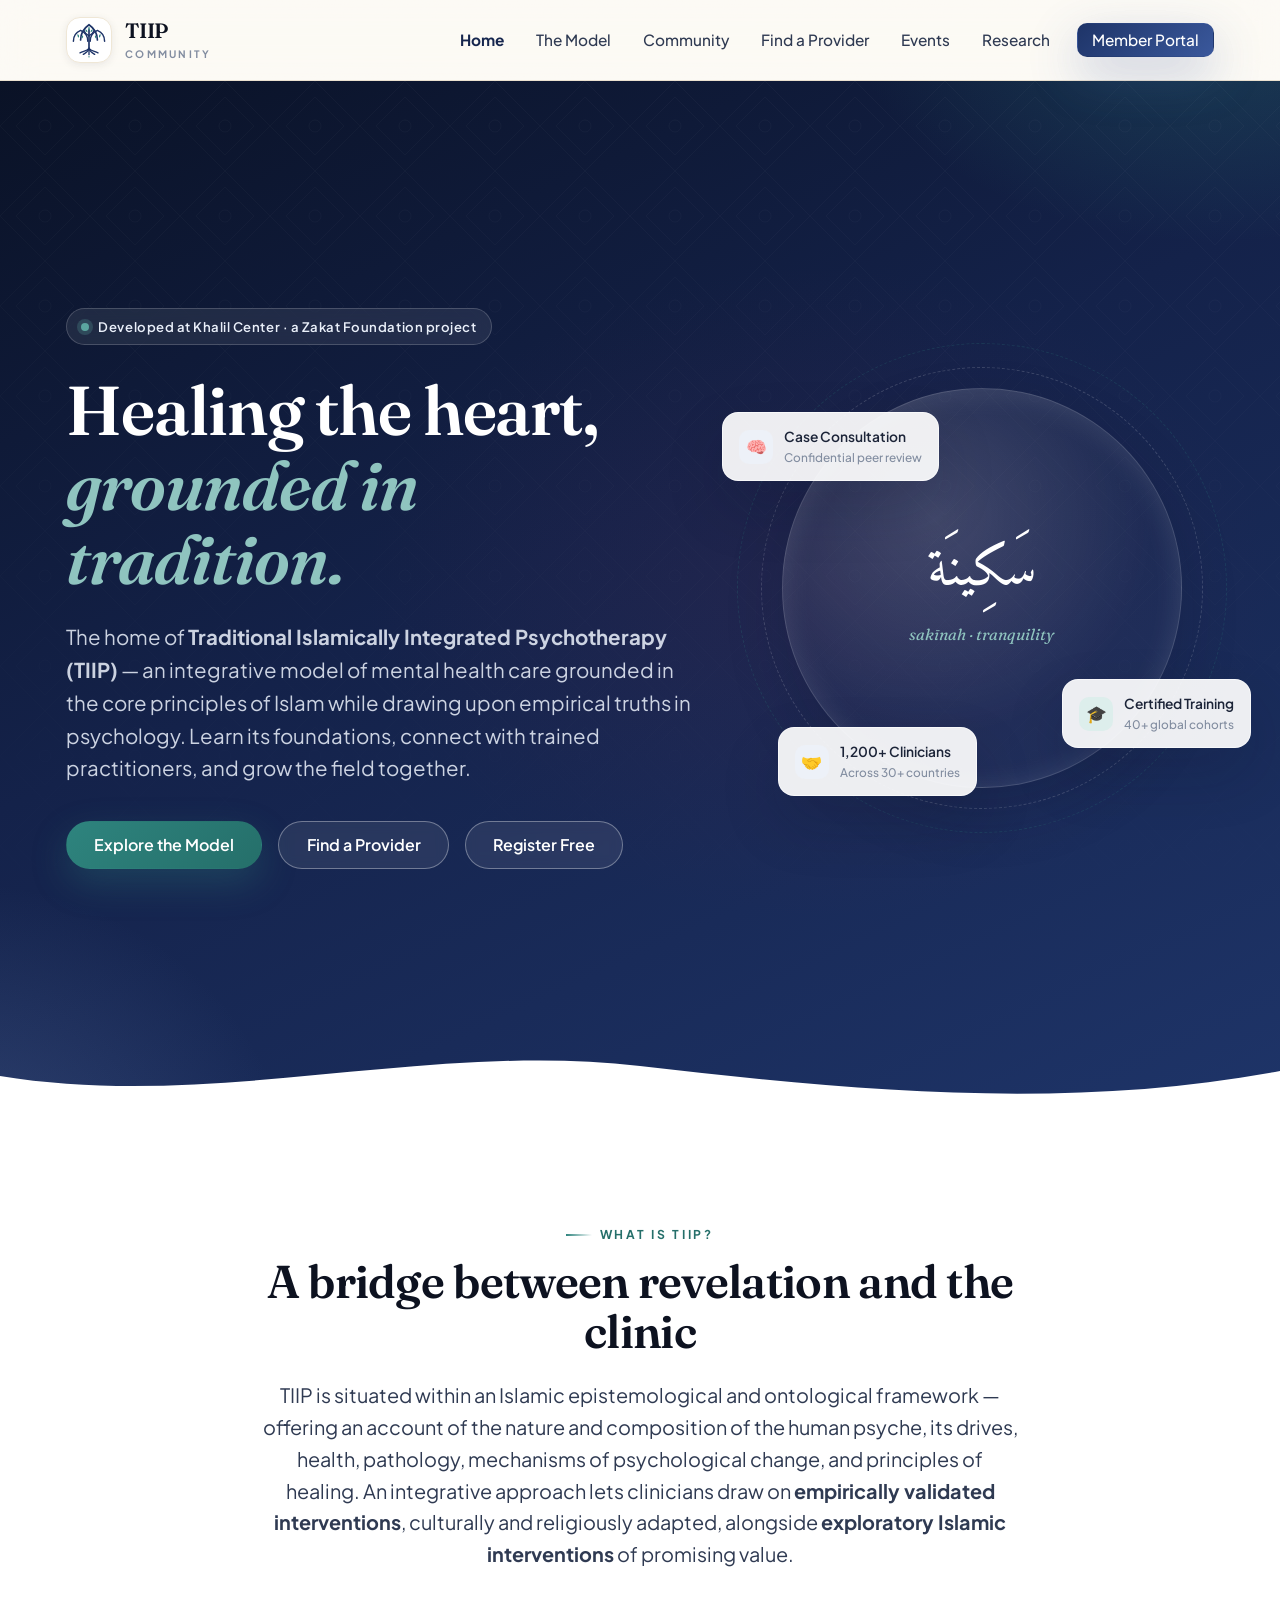
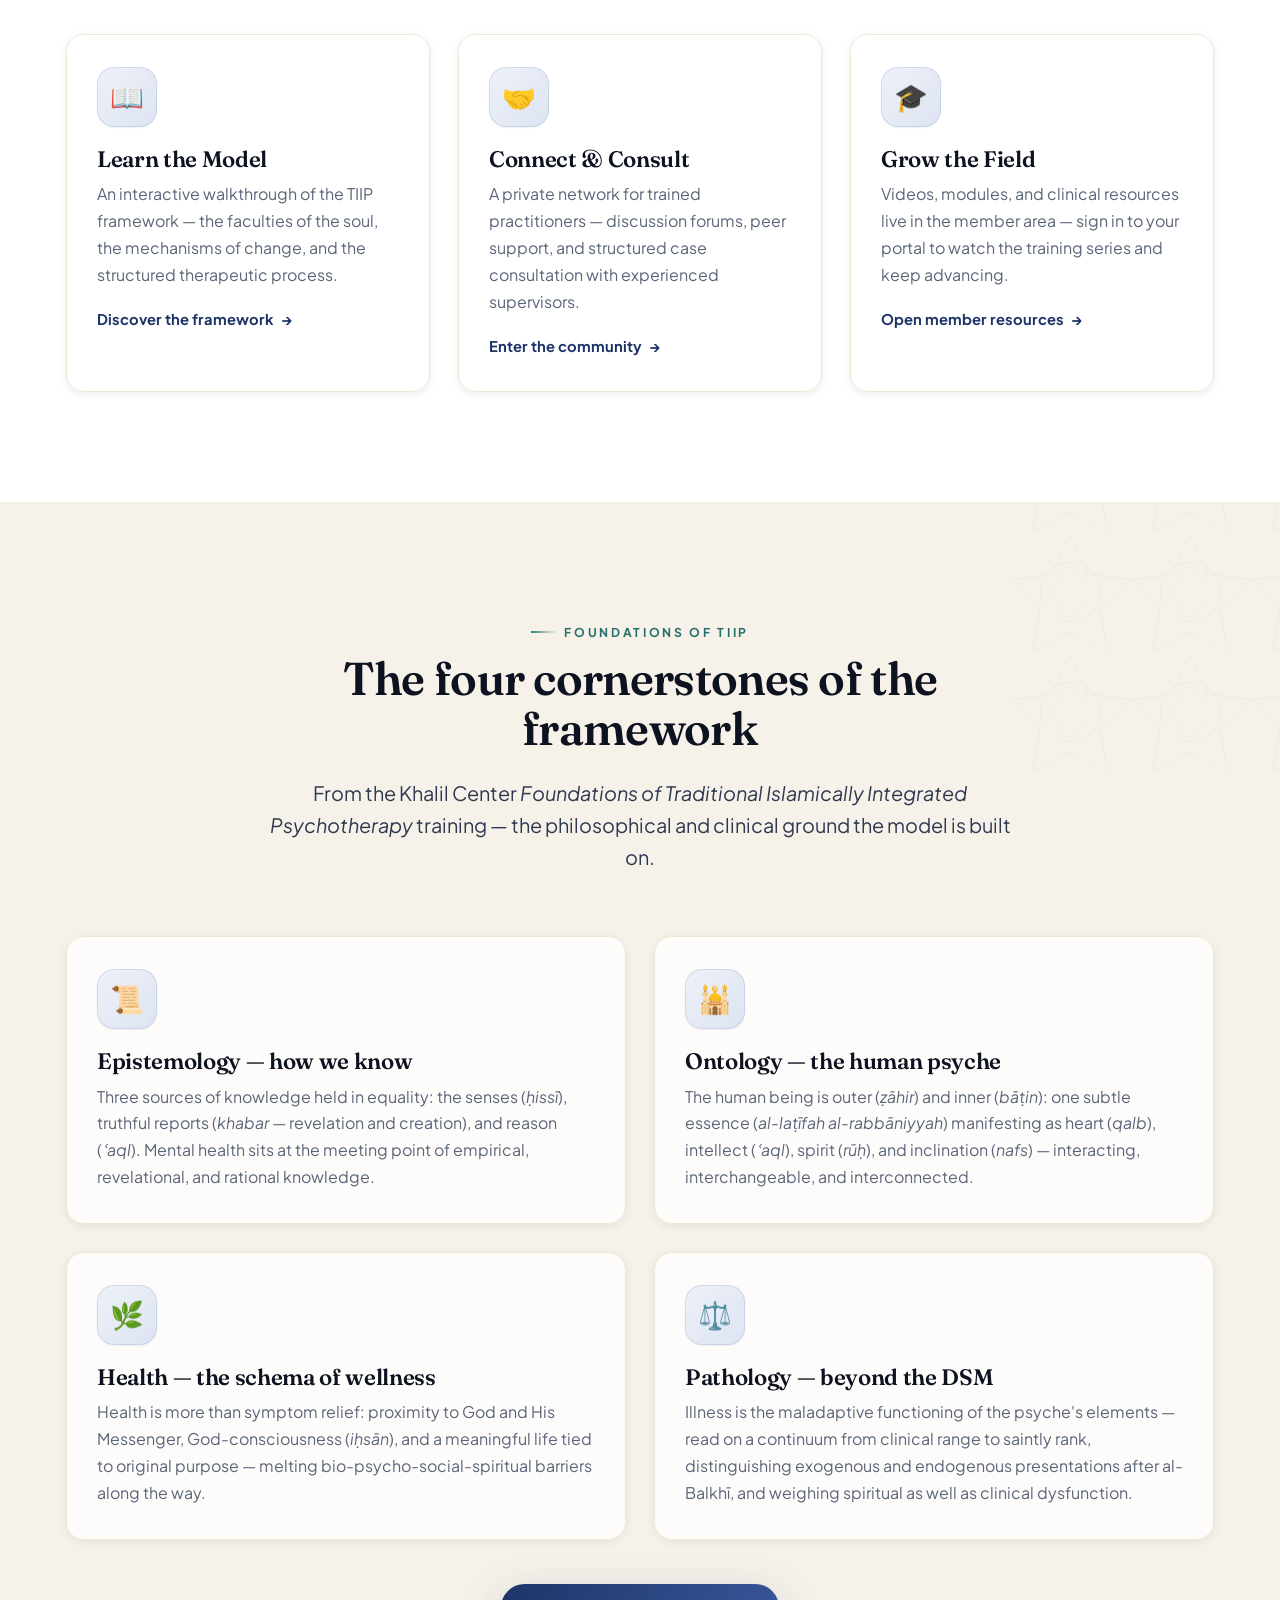
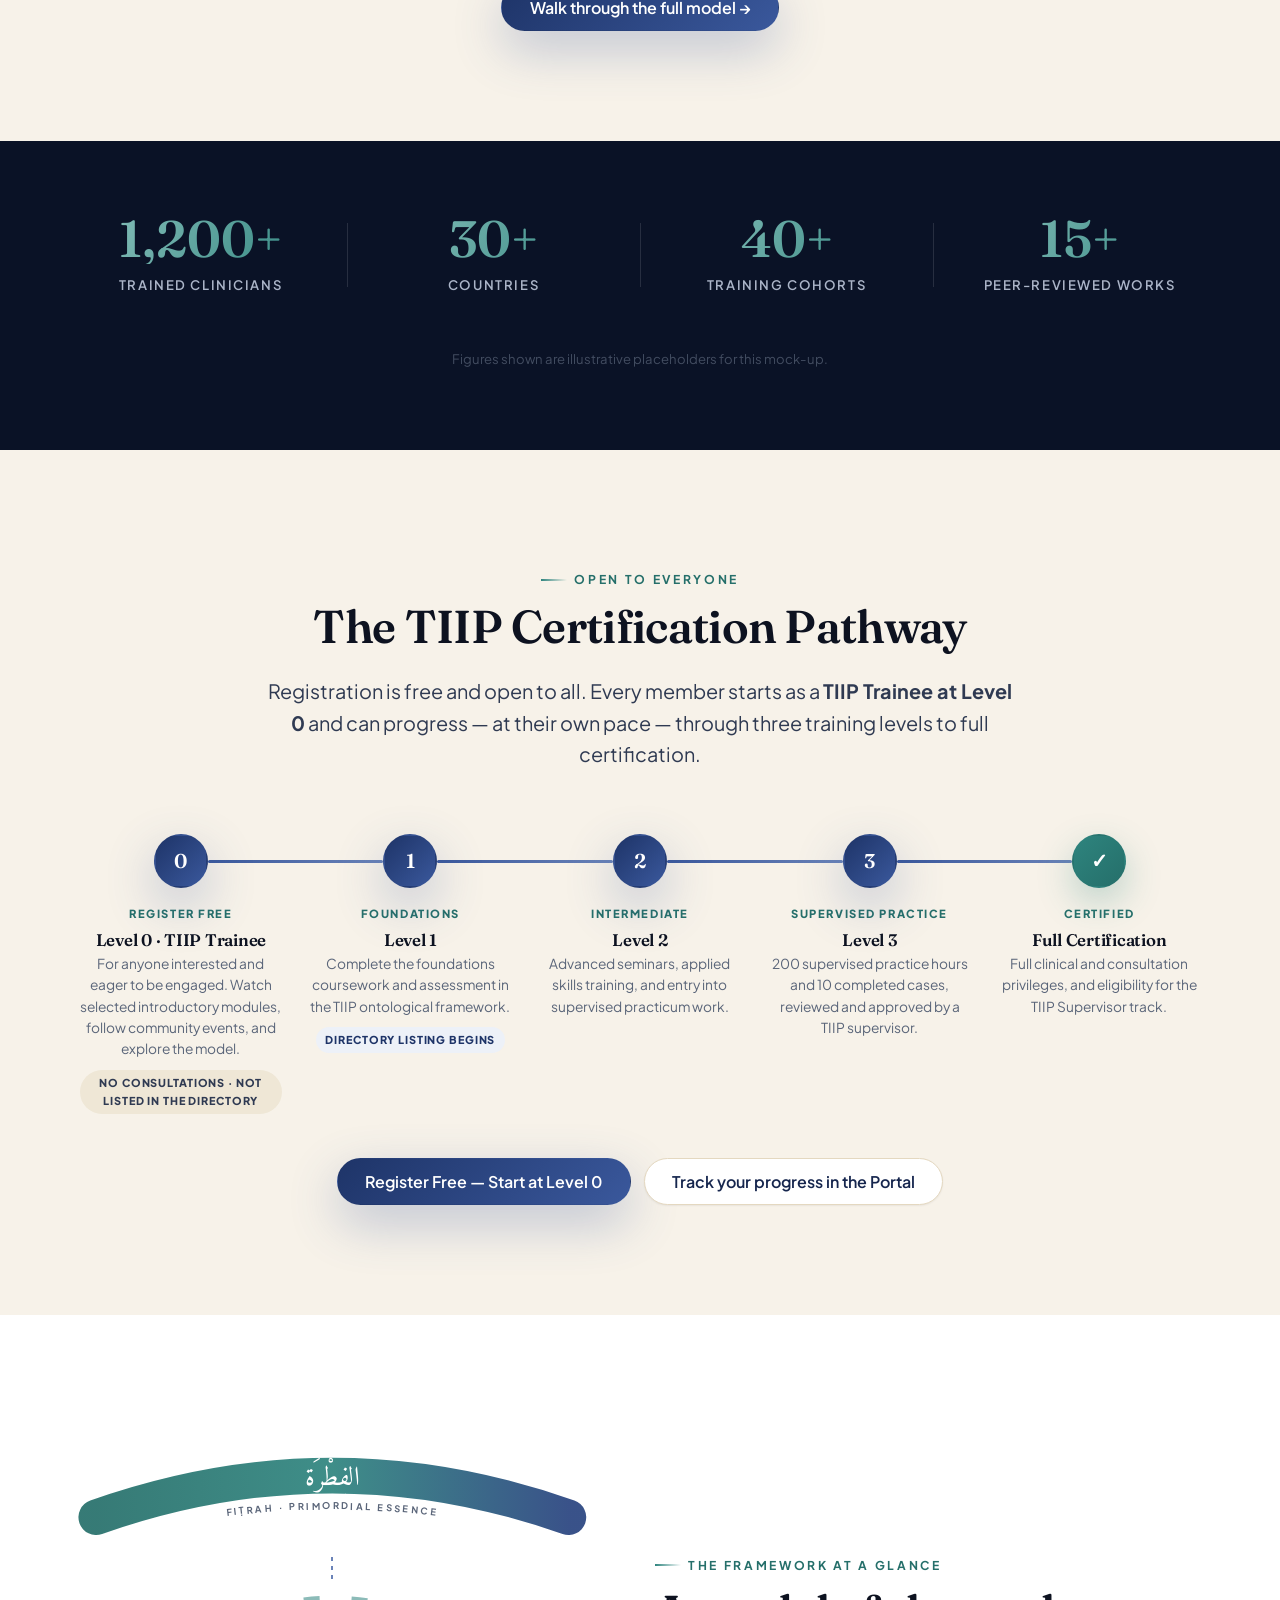
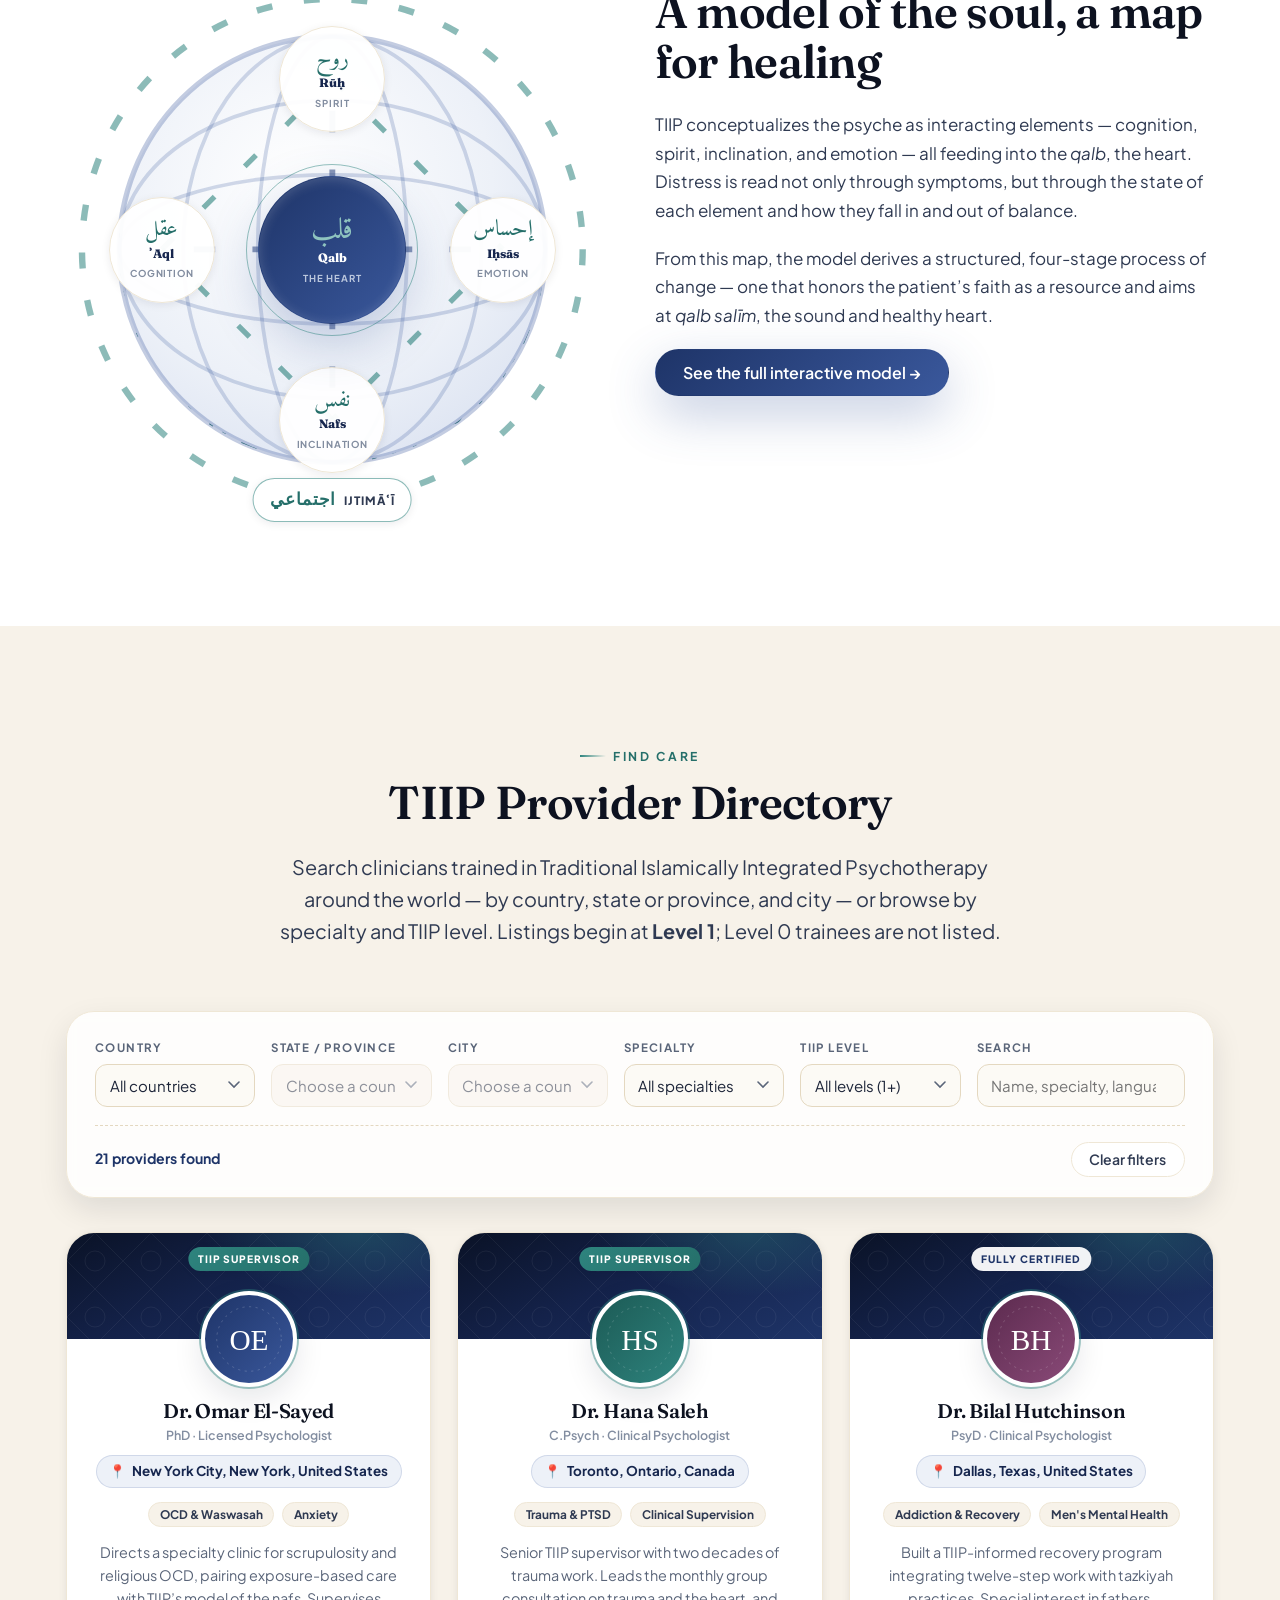
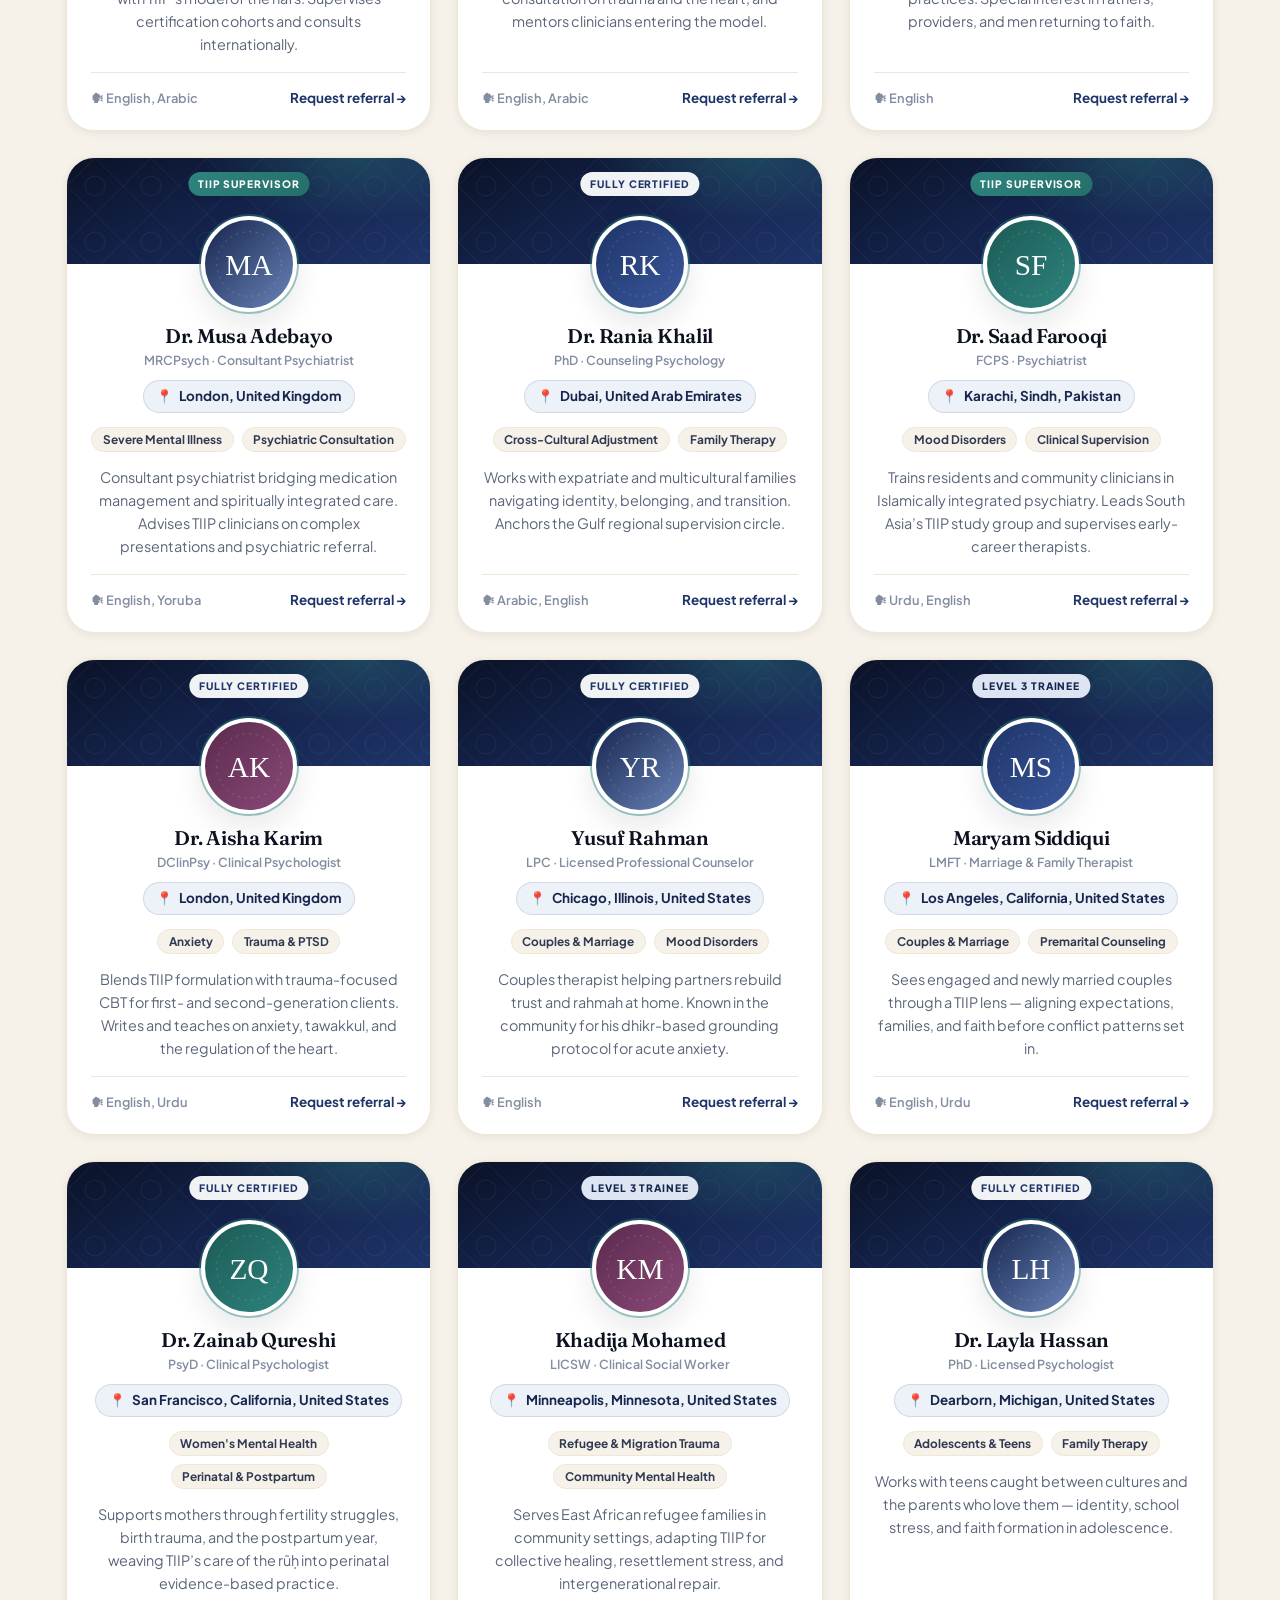
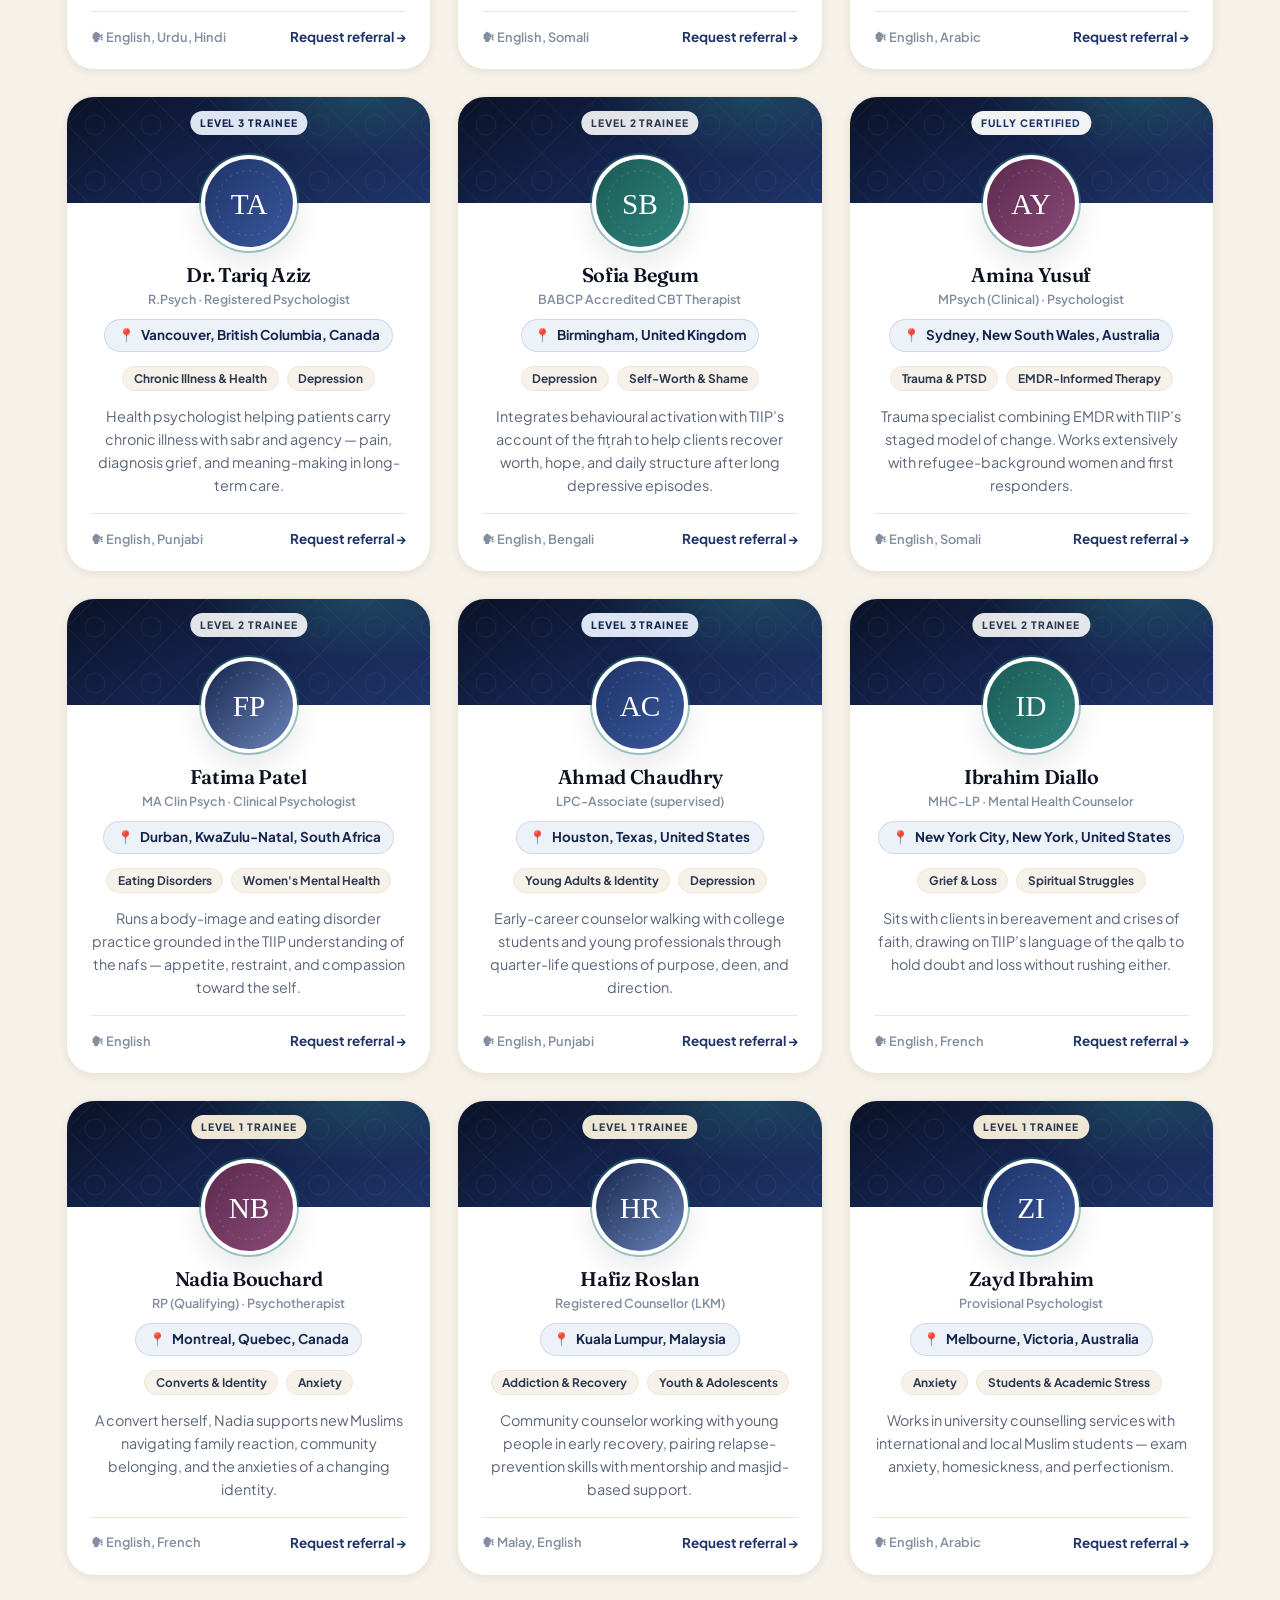
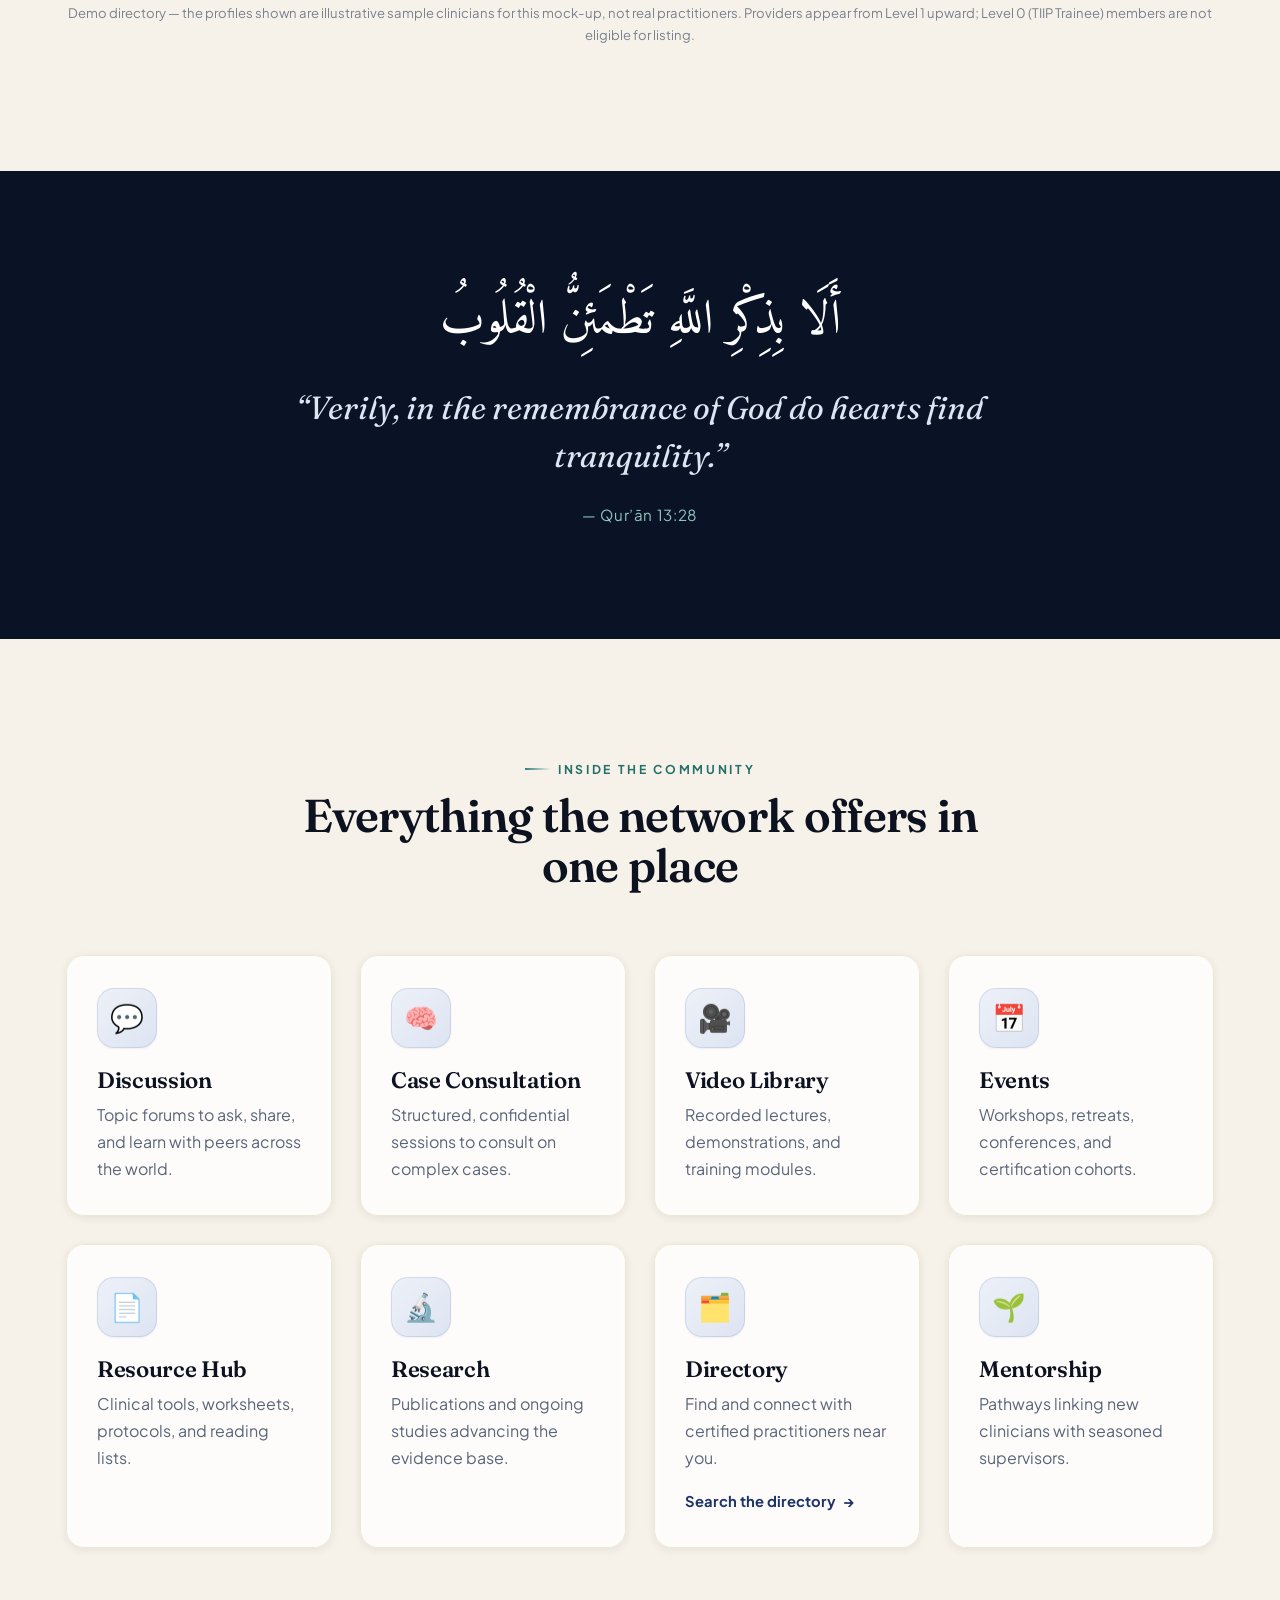
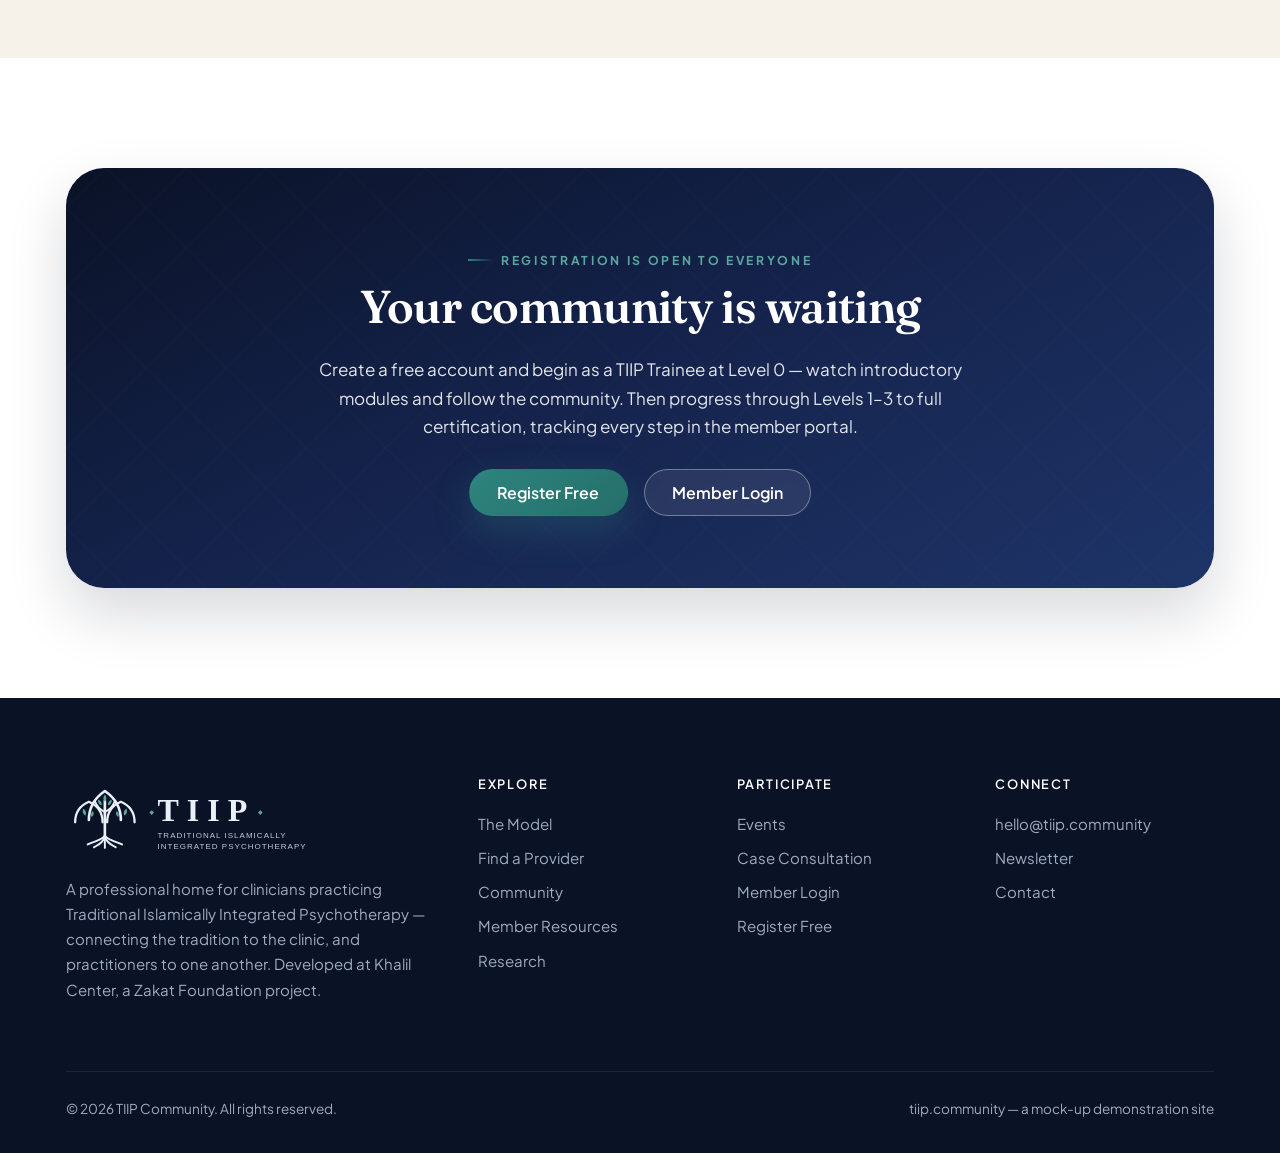
==== commit ac530dbb: "Light member portal, shared psyche figure on home, portal learning area with gated online Level 1 - " ====
--- a/index.html
+++ b/index.html
@@ -15,6 +15,7 @@
   <meta property="og:description" content="The home of the Traditional Islamically Integrated Psychotherapy (TIIP) community — a model, a movement, and a professional network for clinicians trained in faith-rooted mental health care." />
   <meta property="og:site_name" content="TIIP Community" />
   <link rel="stylesheet" href="assets/css/style.css?v=2" />
+  <link rel="stylesheet" href="assets/css/model.css?v=2" />
   <link rel="icon" href="assets/img/favicon.svg" type="image/svg+xml" />
 </head>
 <body>
@@ -31,7 +32,6 @@
         <li><a href="model.html">The Model</a></li>
         <li><a href="community.html">Community</a></li>
         <li><a href="index.html#directory">Find a Provider</a></li>
-        <li><a href="resources.html">Resources</a></li>
         <li><a href="events.html">Events</a></li>
         <li><a href="research.html">Research</a></li>
         <li class="nav-cta"><a class="btn btn-primary btn-sm" href="portal.html">Member Portal</a></li>
@@ -95,8 +95,8 @@
         <div class="card reveal">
           <div class="icon">🎓</div>
           <h3>Grow the Field</h3>
-          <p>Curated resources, recorded trainings, ongoing events, and emerging research — everything you need to deepen and advance your practice.</p>
-          <a class="feature-link" href="resources.html">Browse resources</a>
+          <p>Videos, modules, and clinical resources live in the member area — sign in to your portal to watch the training series and keep advancing.</p>
+          <a class="feature-link" href="portal.html#learning">Open member resources</a>
         </div>
       </div>
     </div>
@@ -216,13 +216,59 @@
     <div class="container">
       <div class="psyche">
         <div class="reveal">
-          <div class="psyche-diagram" aria-hidden="true">
-            <div class="psyche-node n1"><span>Fiṭrah<small>Essence</small></span></div>
-            <div class="psyche-node n2"><span>ʾAql<small>Cognition</small></span></div>
-            <div class="psyche-node n3"><span>Nafs<small>Inclination</small></span></div>
-            <div class="psyche-node n4"><span>Iḥsās<small>Emotion</small></span></div>
-            <div class="psyche-node n5"><span>Rūḥ<small>Spirit</small></span></div>
-            <div class="psyche-core">Qalb<br><small style="font-weight:400;">the heart</small></div>
+          <!-- Static preview of the same ontological-model figure rendered
+               interactively on model.html — keep the two in sync. -->
+          <div class="model-fig" aria-hidden="true">
+            <span class="fitrah-band">
+              <svg viewBox="0 0 600 142" aria-hidden="true">
+                <defs>
+                  <linearGradient id="arcGrad" x1="0" y1="0" x2="1" y2="0">
+                    <stop offset="0" stop-color="#256f6a" />
+                    <stop offset="0.5" stop-color="#2e847e" />
+                    <stop offset="1" stop-color="#28437f" />
+                  </linearGradient>
+                </defs>
+                <path class="band" d="M34 104 Q300 10 566 104" />
+                <text class="arc-ar" x="300" y="68" text-anchor="middle">الفِطْرَة</text>
+                <path id="fitrahTextPath" d="M36 132 Q300 58 564 132" fill="none" />
+                <text class="arc-en"><textPath href="#fitrahTextPath" startOffset="50%" text-anchor="middle">FIṬRAH · PRIMORDIAL ESSENCE</textPath></text>
+              </svg>
+            </span>
+            <span class="fig-connector"></span>
+            <div class="psy-square">
+              <svg class="rings" viewBox="0 0 100 100" aria-hidden="true">
+                <defs>
+                  <radialGradient id="sphereGrad" cx="42%" cy="36%" r="70%">
+                    <stop offset="0" stop-color="#ffffff" />
+                    <stop offset="0.65" stop-color="#edf1f8" />
+                    <stop offset="1" stop-color="#dde4f2" />
+                  </radialGradient>
+                </defs>
+                <circle class="ring-outer" cx="50" cy="50" r="47" />
+                <path id="ijPath" d="M10 50 A 40 40 0 0 0 90 50" fill="none" />
+                <text class="arc-ij"><textPath href="#ijPath" startOffset="50%" text-anchor="middle">IJTIMĀʿĪ · THE COMMUNAL LAYER</textPath></text>
+                <circle class="sphere-fill" cx="50" cy="50" r="40" />
+                <circle class="graticule eq" cx="50" cy="50" r="40" />
+                <ellipse class="graticule" cx="50" cy="50" rx="40" ry="14" />
+                <ellipse class="graticule" cx="50" cy="50" rx="14" ry="40" />
+                <ellipse class="graticule" cx="50" cy="50" rx="40" ry="28" />
+                <ellipse class="graticule" cx="50" cy="50" rx="28" ry="40" />
+                <line class="spoke" x1="50" y1="50" x2="50" y2="18" />
+                <line class="spoke" x1="50" y1="50" x2="82" y2="50" style="animation-delay:-.65s" />
+                <line class="spoke" x1="50" y1="50" x2="50" y2="82" style="animation-delay:-1.3s" />
+                <line class="spoke" x1="50" y1="50" x2="18" y2="50" style="animation-delay:-1.95s" />
+                <line class="edge" x1="50" y1="18" x2="82" y2="50" />
+                <line class="edge" x1="82" y1="50" x2="50" y2="82" style="animation-delay:-.85s" />
+                <line class="edge" x1="50" y1="82" x2="18" y2="50" style="animation-delay:-1.7s" />
+                <line class="edge" x1="18" y1="50" x2="50" y2="18" style="animation-delay:-2.55s" />
+              </svg>
+              <span class="psy-node" data-key="ruh"><span class="ar">روح</span><span class="en">Rūḥ</span><span class="sub">Spirit</span></span>
+              <span class="psy-node" data-key="ihsas"><span class="ar">إحساس</span><span class="en">Iḥsās</span><span class="sub">Emotion</span></span>
+              <span class="psy-node" data-key="nafs"><span class="ar">نفس</span><span class="en">Nafs</span><span class="sub">Inclination</span></span>
+              <span class="psy-node" data-key="aql"><span class="ar">عقل</span><span class="en">ʾAql</span><span class="sub">Cognition</span></span>
+              <span class="psy-node core"><span class="ar">قلب</span><span class="en">Qalb</span><span class="sub">The Heart</span></span>
+              <span class="ij-pill"><span class="ar-s">اجتماعي</span> Ijtimāʿī</span>
+            </div>
           </div>
         </div>
         <div class="reveal">
@@ -339,7 +385,7 @@
     <div class="container">
       <div class="footer-grid">
         <div class="footer-brand">
-          <a class="brand" href="index.html"><img class="mark" src="assets/img/tiip-mark.svg" alt="" width="46" height="46" /><span><b>TIIP</b><span>Community</span></span></a>
+          <a href="index.html" aria-label="TIIP Community home"><img class="logo-full" src="assets/img/tiip-logo-light.svg" alt="TIIP — Traditional Islamically Integrated Psychotherapy" width="320" height="74" /></a>
           <p class="mt-1">A professional home for clinicians practicing Traditional Islamically Integrated Psychotherapy — connecting the tradition to the clinic, and practitioners to one another. Developed at Khalil Center, a Zakat Foundation project.</p>
         </div>
         <div>
@@ -347,7 +393,7 @@
           <a href="model.html">The Model</a>
           <a href="#directory">Find a Provider</a>
           <a href="community.html">Community</a>
-          <a href="resources.html">Resources</a>
+          <a href="portal.html#learning">Member Resources</a>
           <a href="research.html">Research</a>
         </div>
         <div>
--- a/assets/css/style.css
+++ b/assets/css/style.css
@@ -211,6 +211,10 @@
 .nav-links a:hover { background: rgba(58, 88, 156,.09); color: var(--emerald-800); }
 .nav-links a.active { color: var(--emerald-800); font-weight: 700; }
 .nav-cta { margin-left: 10px; }
+/* The generic .nav-links a color/hover rules outrank .btn-* — keep the
+   CTA button white-on-navy so "Member Portal" stays legible. */
+.nav-links a.btn-primary,
+.nav-links a.btn-primary:hover { background: var(--grad-emerald); color: #fff; }
 
 .nav-toggle { display: none; background: none; border: none; width: 46px; height: 46px; cursor: pointer; border-radius: 12px; }
 .nav-toggle span, .nav-toggle span::before, .nav-toggle span::after {
@@ -420,43 +424,17 @@
 .page-head-wave svg { width: 100%; height: 56px; display: block; }
 @media (max-width: 640px){ .page-head .ph-ar { display:none; } }
 
-/* ---- Psyche diagram ---- */
+/* ---- Psyche figure (home preview) ----
+   The home page embeds the same ontological-model figure that model.html
+   renders (markup + component styles come from model.css); these rules
+   only lay it out and neutralize the interactive affordances since the
+   home version is a static preview. */
 .psyche { display: grid; grid-template-columns: 1fr 1.05fr; gap: 56px; align-items: center; }
 @media (max-width: 900px) { .psyche { grid-template-columns: 1fr; } }
-.psyche-diagram {
-  position: relative; aspect-ratio: 1; max-width: 460px; margin: 0 auto; border-radius: 50%;
-  background: radial-gradient(circle at 50% 42%, #fff, var(--emerald-50) 72%);
-  box-shadow: var(--shadow-lg), inset 0 0 0 1px rgba(58, 88, 156,.1);
-  display: grid; place-items: center;
-}
-.psyche-diagram::before { content:""; position:absolute; inset:8%; border-radius:50%; border:1px dashed var(--cream-300); }
-.psyche-diagram::after { content:""; position:absolute; inset:-5%; border-radius:50%; border:1px solid rgba(46, 132, 126,.25); }
-.psyche-core {
-  width: 38%; aspect-ratio: 1; border-radius: 50%;
-  background: var(--grad-emerald); color: #fff; display: grid; place-items: center; text-align: center;
-  box-shadow: var(--shadow-glow), inset 0 2px 12px rgba(255,255,255,.18);
-  font-family: var(--font-head); font-weight: 600; font-size: 1.05rem; z-index: 4; cursor: pointer;
-  transition: .25s cubic-bezier(.2,.8,.2,1);
-}
-.psyche-core small { font-weight: 400; }
-.psyche-core[data-key]:hover, .psyche-core.active { box-shadow: var(--shadow-gold), 0 0 0 4px rgba(46, 132, 126,.3); transform: scale(1.04); }
-.psyche-node {
-  position: absolute; width: 31%; aspect-ratio: 1; border-radius: 50%;
-  background: rgba(255,255,255,.95); border: 1px solid var(--cream-200);
-  display: grid; place-items: center; text-align: center; cursor: pointer; padding: 8px;
-  box-shadow: var(--shadow-sm); transition: .25s cubic-bezier(.2,.8,.2,1);
-  font-weight: 700; color: var(--emerald-800); font-family: var(--font-head); z-index: 3;
-}
-.psyche-node small { display: block; font-size: .6rem; font-weight: 700; color: var(--ink-400); text-transform: uppercase; letter-spacing: .08em; font-family: var(--font-body); margin-top: 2px; }
-.psyche-node:hover, .psyche-node.active { border-color: var(--gold-400); transform: scale(1.1); box-shadow: var(--shadow-gold); color: var(--emerald-900); }
-/* five-point arrangement around the heart */
-.psyche-node.n1 { top: -1.5%; left: 34.5%; }
-.psyche-node.n2 { top: 23.4%; left: 68.7%; }
-.psyche-node.n3 { top: 63.6%; left: 55.7%; }
-.psyche-node.n4 { top: 63.6%; left: 13.3%; }
-.psyche-node.n5 { top: 23.4%; left: 0.3%; }
-.psyche-detail { min-height: 130px; }
-.psyche-detail h3 { color: var(--emerald-800); font-size: 1.7rem; }
+.psyche .model-fig .psy-node,
+.psyche .model-fig .fitrah-band,
+.psyche .model-fig .ij-pill { cursor: default; }
+.psyche .model-fig .fitrah-band:hover { transform: none; }
 
 /* ---- Tabs ---- */
 .tabs { display: flex; flex-wrap: wrap; gap: 10px; margin-bottom: 34px; }
@@ -607,6 +585,7 @@
 .site-footer a:hover { color: var(--gold-300); }
 .footer-brand p { font-size:.94rem; max-width: 36ch; }
 .footer-brand .brand b { color:#fff; } .footer-brand .brand span { color:#7f8ba8; }
+.footer-brand .logo-full { width: min(320px, 100%); height: auto; display: block; }
 .footer-bottom { border-top:1px solid rgba(255,255,255,.08); margin-top:52px; padding-top:26px; display:flex; justify-content:space-between; flex-wrap:wrap; gap:12px; font-size:.85rem; position:relative; z-index:1; }
 .footer-note { background: var(--gold-100); border-left:4px solid var(--gold-500); padding:16px 20px; border-radius:12px; font-size:.88rem; color:var(--ink-700); margin-top:16px; }
 
--- a/assets/css/model.css
+++ b/assets/css/model.css
@@ -0,0 +1,479 @@
+/* =========================================================
+   TIIP Community — Model page components
+   Extends the shared "Sakīnah" design system (style.css).
+   Only the model page's custom interactive pieces live here.
+   ========================================================= */
+
+/* ---------------------------------------------------------
+   Scroll progress + section dots
+--------------------------------------------------------- */
+.progress-bar {
+  position: fixed; top: 0; left: 0; z-index: 200;
+  width: 100%; height: 3px;
+  transform-origin: 0 50%; transform: scaleX(0);
+  background: var(--grad-text);
+  pointer-events: none;
+}
+
+.dots-nav {
+  position: fixed; right: 22px; top: 50%; transform: translateY(-50%);
+  z-index: 90; display: flex; flex-direction: column; gap: 14px;
+}
+.dots-nav a {
+  position: relative; width: 9px; height: 9px; border-radius: 50%;
+  background: rgba(90, 101, 121, 0.3);
+  transition: background 0.25s ease, transform 0.25s ease, box-shadow 0.25s ease;
+}
+.dots-nav a:hover { background: var(--emerald-500); }
+.dots-nav a.active {
+  background: var(--gold-500);
+  transform: scale(1.35);
+  box-shadow: 0 0 0 5px rgba(46, 132, 126, 0.18);
+}
+.dots-nav a span {
+  position: absolute; right: 22px; top: 50%; transform: translateY(-50%) translateX(6px);
+  padding: 4px 12px; border-radius: 8px; white-space: nowrap;
+  background: #fff; border: 1px solid var(--cream-200); box-shadow: var(--shadow-sm);
+  color: var(--ink-700); font-size: 0.74rem; font-weight: 600;
+  opacity: 0; pointer-events: none;
+  transition: opacity 0.2s ease, transform 0.2s ease;
+}
+.dots-nav a:hover span { opacity: 1; transform: translateY(-50%) translateX(0); }
+@media (max-width: 1160px) { .dots-nav { display: none; } }
+
+/* ---------------------------------------------------------
+   Hero (uses .hero base from style.css)
+--------------------------------------------------------- */
+.hero-model { min-height: 92svh; display: flex; align-items: center; }
+.hero-model .container { width: 100%; }
+#constellation { position: absolute; inset: 0; width: 100%; height: 100%; display: block; pointer-events: none; z-index: 0; }
+
+.hero-model h1 .shimmer {
+  background: linear-gradient(120deg, var(--gold-300), var(--gold-500) 45%, var(--emerald-300) 85%);
+  background-size: 220% 100%;
+  -webkit-background-clip: text; background-clip: text; color: transparent;
+  animation: shimmer 7s ease-in-out infinite;
+}
+@keyframes shimmer { 0%, 100% { background-position: 0% 50%; } 50% { background-position: 100% 50%; } }
+
+.hero-model .hero-ar {
+  position: absolute; top: 50%; right: -2%; transform: translateY(-56%);
+  font-family: var(--font-ar); font-size: clamp(9rem, 21vw, 19rem);
+  color: transparent; -webkit-text-stroke: 1px rgba(91, 166, 159, 0.2);
+  user-select: none; pointer-events: none; line-height: 1; z-index: 0;
+}
+.hero-model .stats { margin-top: 54px; max-width: 860px; }
+.hero-model .stat { text-align: left; }
+.hero-model .stat .num i { font-style: normal; font-size: 0.55em; }
+
+.scroll-cue {
+  position: absolute; left: 50%; bottom: 24px; transform: translateX(-50%);
+  z-index: 2; display: flex; flex-direction: column; align-items: center; gap: 8px;
+  color: rgba(234, 240, 250, 0.55); font-size: 0.68rem; letter-spacing: 0.24em; text-transform: uppercase; font-weight: 700;
+}
+.scroll-cue .wheel { width: 24px; height: 38px; border-radius: 13px; border: 1.5px solid rgba(234, 240, 250, 0.4); position: relative; }
+.scroll-cue .wheel::before {
+  content: ""; position: absolute; left: 50%; top: 7px; margin-left: -1.5px;
+  width: 3px; height: 7px; border-radius: 3px; background: var(--gold-400);
+  animation: wheelDrop 2s cubic-bezier(0.16, 1, 0.3, 1) infinite;
+}
+@keyframes wheelDrop {
+  0% { transform: translateY(0); opacity: 1; }
+  70% { transform: translateY(13px); opacity: 0; }
+  100% { transform: translateY(0); opacity: 0; }
+}
+
+/* ---------------------------------------------------------
+   Epistemology cards
+--------------------------------------------------------- */
+.epi-card .ar { font-family: var(--font-ar); font-size: 2.2rem; color: var(--gold-600); line-height: 1.2; margin-bottom: 8px; }
+.epi-card .trans { font-size: 0.82rem; color: var(--emerald-700); font-weight: 700; letter-spacing: 0.05em; margin-bottom: 10px; }
+.epi-card .idx {
+  position: absolute; top: 16px; right: 22px;
+  font-family: var(--font-head); font-size: 2.4rem; line-height: 1;
+  color: var(--cream-200); font-weight: 600;
+}
+
+/* Grading scale */
+.grading {
+  margin-top: 44px;
+  background: #fff; border: 1px solid var(--cream-200);
+  border-radius: var(--radius-lg); box-shadow: var(--shadow-sm);
+  padding: clamp(26px, 4vw, 44px);
+}
+.grading-scale { position: relative; height: 8px; border-radius: 8px; margin: 38px 8px 14px; background: linear-gradient(90deg, var(--gold-500), var(--emerald-500)); }
+.grading-scale .stop {
+  position: absolute; top: 50%; width: 18px; height: 18px; border-radius: 50%;
+  transform: translate(-50%, -50%); border: 3px solid #fff; box-shadow: var(--shadow-sm);
+}
+.grading-scale .stop.qati { left: 0%; background: var(--gold-500); }
+.grading-scale .stop.zanni { left: 100%; background: var(--emerald-500); }
+.grading-labels { display: flex; justify-content: space-between; gap: 20px; }
+.grading-labels > div { max-width: 46%; }
+.grading-labels b { display: block; color: var(--ink-950); font-family: var(--font-head); font-size: 1.1rem; margin-bottom: 4px; }
+.grading-labels span { font-size: 0.88rem; color: var(--ink-500); }
+.grading-labels > div:last-child { text-align: right; }
+
+/* Assumptions — listed grid */
+.assump-grid { display: grid; grid-template-columns: 1fr 1fr; gap: 14px; margin-top: 26px; }
+@media (max-width: 760px) { .assump-grid { grid-template-columns: 1fr; } }
+.assump {
+  display: flex; gap: 14px; align-items: flex-start;
+  background: #fff; border: 1px solid var(--cream-200); border-radius: var(--radius);
+  padding: 18px 20px; box-shadow: var(--shadow-xs);
+  transition: transform 0.25s cubic-bezier(0.2, 0.8, 0.2, 1), box-shadow 0.25s ease, border-color 0.25s ease;
+}
+.assump:hover { transform: translateX(4px); border-color: var(--emerald-300); box-shadow: var(--shadow-sm); }
+.assump .n {
+  flex: 0 0 34px; width: 34px; height: 34px; border-radius: 10px;
+  background: linear-gradient(135deg, var(--gold-100), var(--gold-300));
+  color: var(--gold-700); font-weight: 800; font-size: 0.82rem;
+  display: grid; place-items: center; font-family: var(--font-head);
+}
+.assump b { display: block; color: var(--ink-950); font-size: 0.98rem; margin-bottom: 2px; }
+.assump span { font-size: 0.86rem; color: var(--ink-500); }
+
+/* ---------------------------------------------------------
+   The spherical psyche model
+--------------------------------------------------------- */
+.psyche-wrap {
+  display: grid; grid-template-columns: minmax(0, 1.08fr) minmax(0, 1fr);
+  gap: clamp(30px, 5vw, 64px); align-items: center;
+}
+@media (max-width: 980px) { .psyche-wrap { grid-template-columns: 1fr; } }
+
+.model-fig { display: flex; flex-direction: column; align-items: center; width: min(560px, 100%); margin: 0 auto; }
+
+/* Fitrah arc */
+.fitrah-band { width: 100%; background: none; border: 0; padding: 0; cursor: pointer; transition: filter 0.3s ease, transform 0.3s ease; }
+.fitrah-band svg { width: 100%; height: auto; display: block; overflow: visible; }
+.fitrah-band .band { fill: none; stroke: url(#arcGrad); stroke-width: 40; stroke-linecap: round; opacity: 0.92; transition: opacity 0.3s ease; }
+.fitrah-band .arc-ar { font-family: var(--font-ar); font-size: 30px; fill: #fff; }
+.fitrah-band .arc-en { font-family: var(--font-body); font-size: 10.5px; font-weight: 700; letter-spacing: 0.26em; fill: var(--ink-500); }
+.fitrah-band:hover { transform: translateY(-2px); }
+.fitrah-band.active { filter: drop-shadow(0 10px 24px rgba(46, 132, 126, 0.45)); }
+.fitrah-band:focus-visible { outline: 2px solid var(--gold-500); outline-offset: 4px; border-radius: 14px; }
+
+.fig-connector {
+  width: 2px; height: 24px; margin: 6px 0 2px;
+  background: repeating-linear-gradient(180deg, var(--emerald-400) 0 4px, transparent 4px 9px);
+}
+
+/* Sphere */
+.psy-square { position: relative; width: 100%; aspect-ratio: 1; }
+.psy-square svg.rings { position: absolute; inset: 0; width: 100%; height: 100%; }
+.psy-square .sphere-fill { fill: url(#sphereGrad); }
+.psy-square .graticule { fill: none; stroke: rgba(58, 88, 156, 0.22); stroke-width: 0.7; }
+.psy-square .graticule.eq { stroke-width: 1; stroke: rgba(58, 88, 156, 0.3); }
+.psy-square .ring-outer { fill: none; stroke: rgba(46, 132, 126, 0.55); stroke-width: 1.2; stroke-dasharray: 3 6; }
+.psy-square .arc-ij { font-family: var(--font-body); font-size: 6.2px; font-weight: 700; letter-spacing: 0.4em; fill: var(--gold-600); text-transform: uppercase; }
+.psy-square .spoke {
+  fill: none; stroke: rgba(40, 67, 127, 0.55); stroke-width: 1.1;
+  stroke-dasharray: 4 7;
+  animation: flow 2.6s linear infinite;
+}
+.psy-square .edge {
+  fill: none; stroke: rgba(46, 132, 126, 0.6); stroke-width: 1;
+  stroke-dasharray: 3 8;
+  animation: flowBack 3.4s linear infinite;
+}
+@keyframes flow { to { stroke-dashoffset: -22; } }
+@keyframes flowBack { to { stroke-dashoffset: 22; } }
+
+/* Element nodes */
+.psy-node {
+  position: absolute;
+  width: 106px; height: 106px; margin: -53px 0 0 -53px;
+  border-radius: 50%;
+  display: flex; flex-direction: column; align-items: center; justify-content: center; gap: 1px;
+  background: rgba(255, 255, 255, 0.96);
+  border: 1px solid var(--cream-200);
+  color: var(--ink-700); cursor: pointer;
+  box-shadow: var(--shadow-sm);
+  font-family: var(--font-body);
+  transition: transform 0.3s cubic-bezier(0.2, 0.8, 0.2, 1), border-color 0.3s ease, box-shadow 0.3s ease;
+  z-index: 2;
+}
+.psy-node .ar { font-family: var(--font-ar); font-size: 1.4rem; color: var(--gold-600); line-height: 1.1; }
+.psy-node .en { font-size: 0.76rem; font-weight: 800; color: var(--emerald-800); font-family: var(--font-head); }
+.psy-node .sub { font-size: 0.6rem; letter-spacing: 0.09em; text-transform: uppercase; color: var(--ink-400); font-weight: 700; }
+.psy-node:hover { transform: scale(1.08); border-color: var(--emerald-400); }
+.psy-node:focus-visible { outline: 2px solid var(--gold-500); outline-offset: 3px; }
+.psy-node.active {
+  border-color: var(--gold-400);
+  box-shadow: var(--shadow-gold), 0 0 0 6px rgba(46, 132, 126, 0.16);
+  transform: scale(1.1);
+}
+
+.psy-node.core {
+  width: 148px; height: 148px; margin: -74px 0 0 -74px;
+  left: 50%; top: 50%;
+  background: var(--grad-emerald); border-color: transparent;
+  box-shadow: var(--shadow-glow), inset 0 2px 12px rgba(255, 255, 255, 0.18);
+}
+.psy-node.core .ar { color: var(--gold-300); font-size: 1.9rem; }
+.psy-node.core .en { color: #fff; }
+.psy-node.core .sub { color: rgba(234, 240, 250, 0.75); }
+.psy-node.core::before {
+  content: ""; position: absolute; inset: -13px; border-radius: 50%;
+  border: 1px solid rgba(46, 132, 126, 0.5);
+  animation: coreBreath 4.5s ease-in-out infinite;
+}
+@keyframes coreBreath {
+  0%, 100% { transform: scale(1); opacity: 0.9; }
+  50% { transform: scale(1.09); opacity: 0.25; }
+}
+
+/* qalb center, four elements on the sphere's poles/equator */
+.psy-node[data-key="ruh"]   { left: 50%; top: 18%; }
+.psy-node[data-key="ihsas"] { left: 82%; top: 50%; }
+.psy-node[data-key="nafs"]  { left: 50%; top: 82%; }
+.psy-node[data-key="aql"]   { left: 18%; top: 50%; }
+
+/* Ijtimāʿī pill on the outer layer */
+.ij-pill {
+  position: absolute; left: 50%; top: 97%; transform: translate(-50%, -50%);
+  display: inline-flex; align-items: center; gap: 8px;
+  padding: 7px 16px; border-radius: 999px;
+  background: #fff; border: 1px solid rgba(46, 132, 126, 0.55);
+  color: var(--ink-700); cursor: pointer;
+  font-family: var(--font-body); font-size: 0.72rem; font-weight: 800; letter-spacing: 0.08em; text-transform: uppercase;
+  box-shadow: var(--shadow-sm);
+  transition: transform 0.25s cubic-bezier(0.2, 0.8, 0.2, 1), box-shadow 0.25s ease, border-color 0.25s ease;
+  z-index: 3; white-space: nowrap;
+}
+.ij-pill .ar-s { font-family: var(--font-ar); font-size: 1.05rem; color: var(--gold-600); text-transform: none; }
+.ij-pill:hover { transform: translate(-50%, -50%) scale(1.06); border-color: var(--gold-500); }
+.ij-pill.active { box-shadow: var(--shadow-gold), 0 0 0 5px rgba(46, 132, 126, 0.16); border-color: var(--gold-500); }
+.ij-pill:focus-visible { outline: 2px solid var(--gold-500); outline-offset: 3px; }
+
+@media (max-width: 560px) {
+  .psy-node { width: 84px; height: 84px; margin: -42px 0 0 -42px; }
+  .psy-node .ar { font-size: 1.1rem; }
+  .psy-node .en { font-size: 0.66rem; }
+  .psy-node .sub { display: none; }
+  .psy-node.core { width: 112px; height: 112px; margin: -56px 0 0 -56px; }
+  .psy-node.core .ar { font-size: 1.45rem; }
+  .fitrah-band .arc-ar { font-size: 34px; }
+}
+
+/* Detail card */
+.psy-detail {
+  background: #fff; border: 1px solid var(--cream-200);
+  border-radius: var(--radius-lg); box-shadow: var(--shadow-md);
+  padding: clamp(26px, 3.6vw, 40px);
+  min-height: 380px; display: flex; flex-direction: column;
+}
+.psy-detail .head { display: flex; align-items: baseline; justify-content: space-between; gap: 16px; }
+.psy-detail .big-ar { font-family: var(--font-ar); font-size: 3rem; color: var(--gold-600); line-height: 1; }
+.psy-detail h3 { font-size: clamp(1.5rem, 2.4vw, 1.9rem); margin: 14px 0 4px; color: var(--emerald-800); }
+.psy-detail .role { color: var(--emerald-700); font-size: 0.82rem; font-weight: 700; letter-spacing: 0.08em; text-transform: uppercase; margin-bottom: 16px; }
+.psy-detail .body { color: var(--ink-500); font-size: 1rem; }
+.psy-detail .heal { margin-top: auto; padding-top: 18px; border-top: 1px dashed var(--cream-300); font-size: 0.94rem; color: var(--ink-700); }
+.psy-detail .heal b { color: var(--gold-700); font-weight: 800; letter-spacing: 0.06em; text-transform: uppercase; font-size: 0.72rem; display: block; margin-bottom: 5px; }
+.psy-detail .fade-zone { transition: opacity 0.24s ease, transform 0.24s ease; display: flex; flex-direction: column; flex: 1; }
+.psy-detail.switching .fade-zone { opacity: 0; transform: translateY(10px); }
+
+.psy-hint { margin-top: 16px; text-align: center; color: var(--ink-400); font-size: 0.84rem; }
+.psy-hint kbd { font-family: inherit; border: 1px solid var(--cream-300); border-radius: 6px; padding: 1px 7px; font-size: 0.74rem; color: var(--ink-500); background: #fff; }
+
+/* Drives — explanation right under the diagram */
+.drives-grid { display: grid; grid-template-columns: repeat(4, 1fr); gap: 16px; }
+@media (max-width: 940px) { .drives-grid { grid-template-columns: repeat(2, 1fr); } }
+@media (max-width: 520px) { .drives-grid { grid-template-columns: 1fr; } }
+.drive {
+  background: #fff; border: 1px solid var(--cream-200); border-radius: var(--radius);
+  padding: 24px 22px; box-shadow: var(--shadow-xs);
+  transition: transform 0.3s cubic-bezier(0.2, 0.8, 0.2, 1), border-color 0.3s ease, box-shadow 0.3s ease;
+  border-top: 4px solid var(--gold-400);
+}
+.drive:hover { transform: translateY(-5px); box-shadow: var(--shadow-md); }
+.drive .glyph { font-size: 1.5rem; margin-bottom: 10px; display: block; }
+.drive b { display: block; color: var(--ink-950); font-family: var(--font-head); font-size: 1.08rem; margin-bottom: 2px; }
+.drive .ar-s { color: var(--gold-600); font-family: var(--font-ar); font-size: 0.98rem; }
+.drive p { color: var(--ink-500); font-size: 0.88rem; margin: 8px 0 0; }
+.drive.down { border-top-color: var(--plum-700); }
+.drive.down:hover { border-color: rgba(91, 42, 78, 0.4); }
+
+/* ---------------------------------------------------------
+   Goals of treatment (from the TIIP figure)
+--------------------------------------------------------- */
+.goals-grid { display: grid; grid-template-columns: repeat(4, 1fr); gap: 16px; }
+@media (max-width: 980px) { .goals-grid { grid-template-columns: repeat(2, 1fr); } }
+@media (max-width: 560px) { .goals-grid { grid-template-columns: 1fr; } }
+.goal {
+  background: #fff; border: 1px solid var(--cream-200); border-radius: var(--radius);
+  padding: 26px 22px; box-shadow: var(--shadow-xs); text-align: center;
+  display: flex; flex-direction: column; align-items: center;
+  transition: transform 0.3s cubic-bezier(0.2, 0.8, 0.2, 1), box-shadow 0.3s ease, border-color 0.3s ease;
+}
+.goal:hover { transform: translateY(-6px); box-shadow: var(--shadow-md); border-color: var(--emerald-300); }
+.goal .g-el { font-family: var(--font-head); font-weight: 700; color: var(--emerald-800); font-size: 1.14rem; }
+.goal .g-el .ar-s { font-family: var(--font-ar); color: var(--gold-600); font-size: 1.05rem; margin-left: 4px; }
+.goal .g-arrow { color: var(--gold-500); font-size: 1.1rem; margin: 10px 0; line-height: 1; }
+.goal .g-how {
+  display: inline-block; padding: 0.4em 1em; border-radius: 999px;
+  background: var(--emerald-50); color: var(--emerald-700);
+  font-size: 0.74rem; font-weight: 800; letter-spacing: 0.06em; text-transform: uppercase;
+}
+.goal .g-how-sub { font-size: 0.78rem; color: var(--ink-400); margin-top: 6px; }
+.goal .g-out { margin-top: 14px; padding-top: 14px; border-top: 1px dashed var(--cream-300); width: 100%; }
+.goal .g-out .ar { font-family: var(--font-ar); font-size: 1.5rem; color: var(--gold-600); display: block; line-height: 1.4; }
+.goal .g-out b { color: var(--ink-950); font-size: 0.95rem; display: block; margin-top: 2px; }
+.goal .g-out span { font-size: 0.8rem; color: var(--ink-500); }
+
+.qalb-salim-band {
+  margin-top: 22px; position: relative; overflow: hidden; isolation: isolate;
+  background: var(--grad-hero); color: #fff;
+  border-radius: var(--radius-lg); box-shadow: var(--shadow-lg);
+  padding: clamp(28px, 4vw, 44px);
+  display: flex; align-items: center; justify-content: center; gap: clamp(16px, 3vw, 34px);
+  flex-wrap: wrap; text-align: center;
+}
+.qalb-salim-band::before {
+  content: ""; position: absolute; inset: -30%; z-index: -1;
+  background: radial-gradient(420px 300px at 15% 110%, rgba(46, 132, 126, 0.35), transparent 60%), radial-gradient(420px 300px at 88% -10%, rgba(106, 131, 184, 0.3), transparent 60%);
+}
+.qalb-salim-band .ar { font-family: var(--font-ar); font-size: clamp(2.2rem, 5vw, 3.2rem); color: var(--gold-300); line-height: 1.3; }
+.qalb-salim-band .txt { text-align: left; max-width: 460px; }
+.qalb-salim-band .txt b { display: block; font-family: var(--font-head); font-size: 1.3rem; margin-bottom: 4px; }
+.qalb-salim-band .txt span { color: rgba(234, 240, 250, 0.82); font-size: 0.94rem; }
+@media (max-width: 640px) { .qalb-salim-band .txt { text-align: center; } }
+
+/* ---------------------------------------------------------
+   Process of change — sticky stages
+--------------------------------------------------------- */
+.stages-wrap {
+  display: grid; grid-template-columns: minmax(0, 0.9fr) minmax(0, 1.35fr);
+  gap: clamp(30px, 5vw, 80px); align-items: start;
+  text-align: left;
+}
+@media (max-width: 940px) { .stages-wrap { grid-template-columns: 1fr; } }
+.stages-side { position: sticky; top: 110px; }
+@media (max-width: 940px) { .stages-side { position: static; } }
+.stages-side .stage-num {
+  font-family: var(--font-head); font-size: clamp(6rem, 12vw, 10rem);
+  line-height: 0.9; font-weight: 600; display: block;
+  background: var(--grad-text);
+  -webkit-background-clip: text; background-clip: text; color: transparent;
+  transition: opacity 0.3s ease;
+}
+.stages-side .stage-word {
+  font-family: var(--font-ar); font-size: clamp(1.8rem, 3.4vw, 2.6rem);
+  color: var(--ink-300); margin-top: 8px; display: block;
+  transition: opacity 0.3s ease;
+}
+.stages-side.switching .stage-num, .stages-side.switching .stage-word { opacity: 0; }
+.stage-meter { display: flex; gap: 8px; margin-top: 30px; max-width: 300px; }
+.stage-meter i { height: 5px; flex: 1; border-radius: 5px; background: var(--cream-300); overflow: hidden; position: relative; }
+.stage-meter i::before {
+  content: ""; position: absolute; inset: 0; background: var(--grad-gold);
+  transform: scaleX(0); transform-origin: 0 50%; transition: transform 0.5s cubic-bezier(0.16, 1, 0.3, 1);
+}
+.stage-meter i.done::before { transform: scaleX(1); }
+
+.stage-card {
+  background: rgba(255, 255, 255, 0.85); border: 1px solid var(--cream-200);
+  border-radius: var(--radius-lg);
+  padding: clamp(26px, 3.6vw, 42px);
+  margin-bottom: clamp(22px, 3vw, 34px);
+  box-shadow: var(--shadow-xs);
+  transition: border-color 0.4s ease, box-shadow 0.4s ease, opacity 0.4s ease;
+  opacity: 0.5;
+}
+.stage-card.active { opacity: 1; border-color: var(--gold-400); box-shadow: var(--shadow-md); }
+.stage-pair { display: flex; flex-wrap: wrap; gap: 10px; margin-bottom: 18px; }
+.stage-card h3 { font-size: clamp(1.35rem, 2.2vw, 1.7rem); color: var(--emerald-800); }
+.stage-card p { color: var(--ink-500); font-size: 1rem; }
+.stage-card ul { margin: 14px 0 0; padding: 0; list-style: none; display: grid; gap: 9px; }
+.stage-card ul li { position: relative; padding-left: 26px; color: var(--ink-500); font-size: 0.94rem; }
+.stage-card ul li::before { content: ""; position: absolute; left: 0; top: 0.55em; width: 14px; height: 2px; border-radius: 2px; background: var(--gold-500); }
+.arrow-flow {
+  display: inline-flex; align-items: center; gap: 8px;
+  color: var(--ink-400); font-size: 0.76rem; font-weight: 800; letter-spacing: 0.14em; text-transform: uppercase;
+  margin-bottom: 10px;
+}
+.arrow-flow::after { content: "⟶"; color: var(--gold-500); letter-spacing: 0; }
+
+/* ---------------------------------------------------------
+   Rafiq band (dark emerald feature band)
+--------------------------------------------------------- */
+.rafiq-band {
+  position: relative; overflow: hidden; isolation: isolate;
+  background: var(--grad-hero); color: #eaf0fa;
+  border-radius: var(--radius-xl); box-shadow: var(--shadow-lg);
+  padding: clamp(34px, 5vw, 64px);
+  display: grid; grid-template-columns: auto 1fr; gap: clamp(28px, 5vw, 64px);
+  align-items: center; text-align: left;
+}
+.rafiq-band::before {
+  content: ""; position: absolute; inset: -30%; z-index: -1;
+  background: radial-gradient(500px 360px at 8% 110%, rgba(46, 132, 126, 0.3), transparent 60%), radial-gradient(460px 360px at 92% -10%, rgba(106, 131, 184, 0.28), transparent 60%);
+}
+@media (max-width: 860px) { .rafiq-band { grid-template-columns: 1fr; } }
+.rafiq-band h2, .rafiq-band .eyebrow { color: #fff; }
+.rafiq-band .eyebrow { color: var(--gold-300); }
+.rafiq-band p { color: rgba(234, 240, 250, 0.82); }
+.rafiq-seal { position: relative; width: clamp(180px, 24vw, 250px); aspect-ratio: 1; display: grid; place-items: center; margin: 0 auto; }
+.rafiq-seal svg { position: absolute; inset: 0; width: 100%; height: 100%; animation: spin 60s linear infinite reverse; }
+.rafiq-seal .word { text-align: center; }
+.rafiq-seal .word .ar { font-family: var(--font-ar); font-size: clamp(2.6rem, 5vw, 3.6rem); color: var(--gold-300); display: block; line-height: 1.2; }
+.rafiq-seal .word small { color: rgba(234, 240, 250, 0.7); letter-spacing: 0.18em; text-transform: uppercase; font-size: 0.68rem; font-weight: 700; }
+.rafiq-points { display: grid; gap: 10px; margin-top: 20px; }
+.rafiq-points .pt { display: flex; gap: 12px; align-items: flex-start; font-size: 0.95rem; color: rgba(234, 240, 250, 0.9); }
+.rafiq-points .pt::before { content: "◆"; color: var(--gold-400); font-size: 0.6rem; margin-top: 0.55em; }
+
+/* ---------------------------------------------------------
+   Case study stepper
+--------------------------------------------------------- */
+.case-shell {
+  background: #fff; border: 1px solid var(--cream-200);
+  border-radius: var(--radius-lg); box-shadow: var(--shadow-md);
+  padding: clamp(24px, 4vw, 48px);
+  text-align: left;
+}
+.case-steps { display: flex; gap: 8px; margin-bottom: 34px; overflow-x: auto; padding-bottom: 6px; scrollbar-width: none; }
+.case-steps::-webkit-scrollbar { display: none; }
+.case-step-btn {
+  flex: 1; min-width: 132px;
+  border: 1px solid var(--cream-200); border-radius: 14px;
+  background: var(--cream-50); cursor: pointer;
+  padding: 13px 14px; text-align: left;
+  color: var(--ink-500); font-family: var(--font-body);
+  transition: border-color 0.25s ease, background 0.25s ease, color 0.25s ease, transform 0.25s ease;
+}
+.case-step-btn small { display: block; font-size: 0.64rem; letter-spacing: 0.16em; text-transform: uppercase; font-weight: 800; color: var(--ink-400); margin-bottom: 3px; }
+.case-step-btn b { font-size: 0.88rem; font-weight: 700; }
+.case-step-btn:hover { border-color: var(--emerald-400); color: var(--ink-950); transform: translateY(-2px); }
+.case-step-btn.active { background: var(--emerald-50); border-color: var(--emerald-500); color: var(--emerald-900); }
+.case-step-btn.active small { color: var(--emerald-700); }
+.case-step-btn:focus-visible { outline: 2px solid var(--gold-500); outline-offset: 2px; }
+
+.case-panel { display: none; animation: caseIn 0.5s cubic-bezier(0.16, 1, 0.3, 1); }
+.case-panel.active { display: grid; grid-template-columns: minmax(0, 1.3fr) minmax(0, 1fr); gap: clamp(24px, 4vw, 52px); align-items: start; }
+@media (max-width: 860px) { .case-panel.active { grid-template-columns: 1fr; } }
+@keyframes caseIn { from { opacity: 0; transform: translateY(16px); } to { opacity: 1; transform: none; } }
+.case-panel h3 { font-size: clamp(1.35rem, 2.2vw, 1.75rem); color: var(--emerald-800); }
+.case-panel p { color: var(--ink-500); font-size: 0.99rem; }
+.case-aside {
+  border: 1px dashed var(--gold-400); border-radius: var(--radius);
+  padding: 22px 24px; background: var(--gold-100);
+  font-size: 0.92rem; color: var(--ink-700);
+}
+.case-aside b { display: block; color: var(--gold-700); font-size: 0.72rem; letter-spacing: 0.14em; text-transform: uppercase; margin-bottom: 8px; }
+.case-aside ul { margin: 0; padding-left: 18px; display: grid; gap: 6px; color: var(--ink-700); }
+.case-nav { display: flex; justify-content: space-between; align-items: center; margin-top: 30px; gap: 14px; }
+.case-nav .count { color: var(--ink-400); font-size: 0.84rem; font-weight: 700; letter-spacing: 0.1em; }
+.case-nav .btn-ghost { border-color: var(--cream-300); color: var(--ink-700); background: #fff; }
+.case-nav .btn-ghost:hover { color: var(--emerald-800); border-color: var(--emerald-400); background: #fff; }
+
+/* ---------------------------------------------------------
+   Ijtimai strip
+--------------------------------------------------------- */
+.ijtimai { text-align: center; max-width: 760px; margin: 0 auto; }
+.ijtimai .big-ar { font-family: var(--font-ar); font-size: clamp(2.4rem, 5vw, 3.6rem); color: var(--gold-600); display: block; margin-bottom: 14px; line-height: 1.4; }
+.ijtimai p { color: var(--ink-500); }
+
+@media (prefers-reduced-motion: reduce) {
+  .progress-bar, .psy-square .spoke, .psy-square .edge, .fitrah-band, .psy-node.core::before, .hero-model h1 .shimmer, .scroll-cue .wheel::before { animation: none !important; }
+}
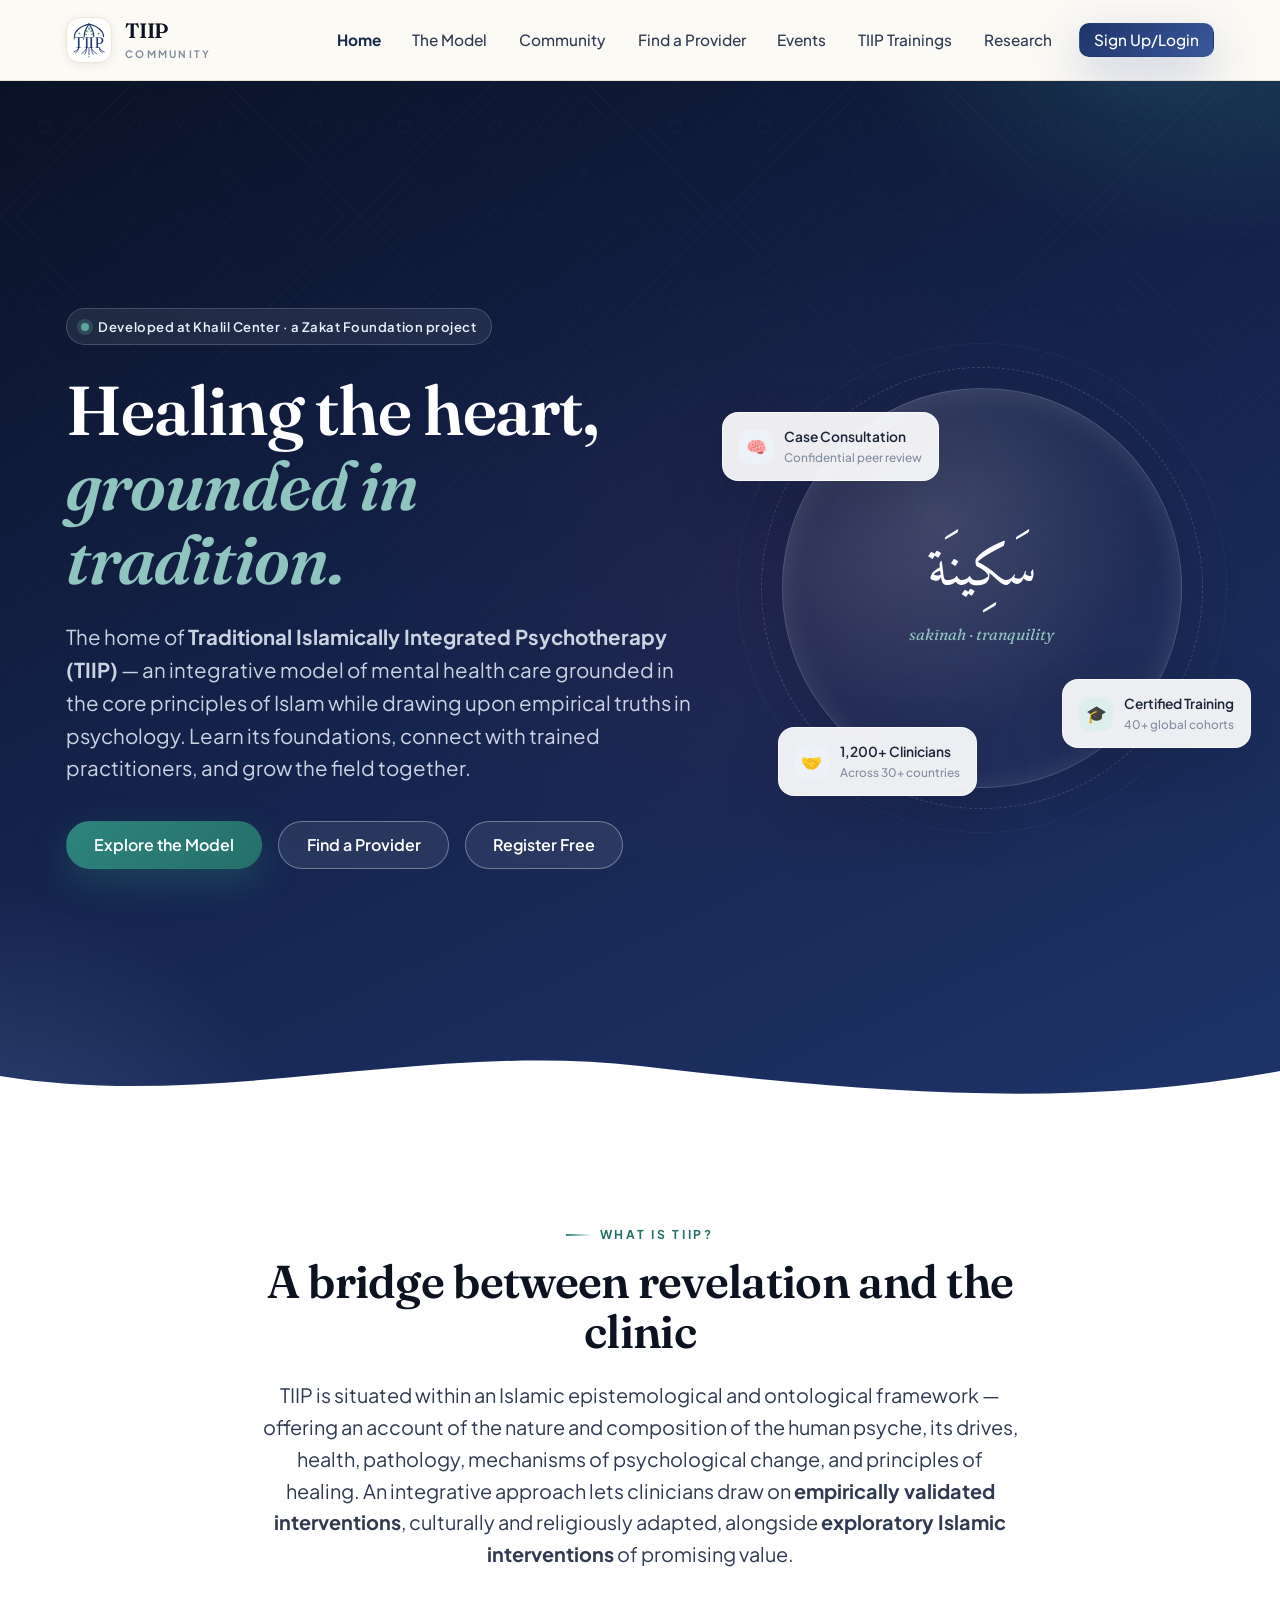
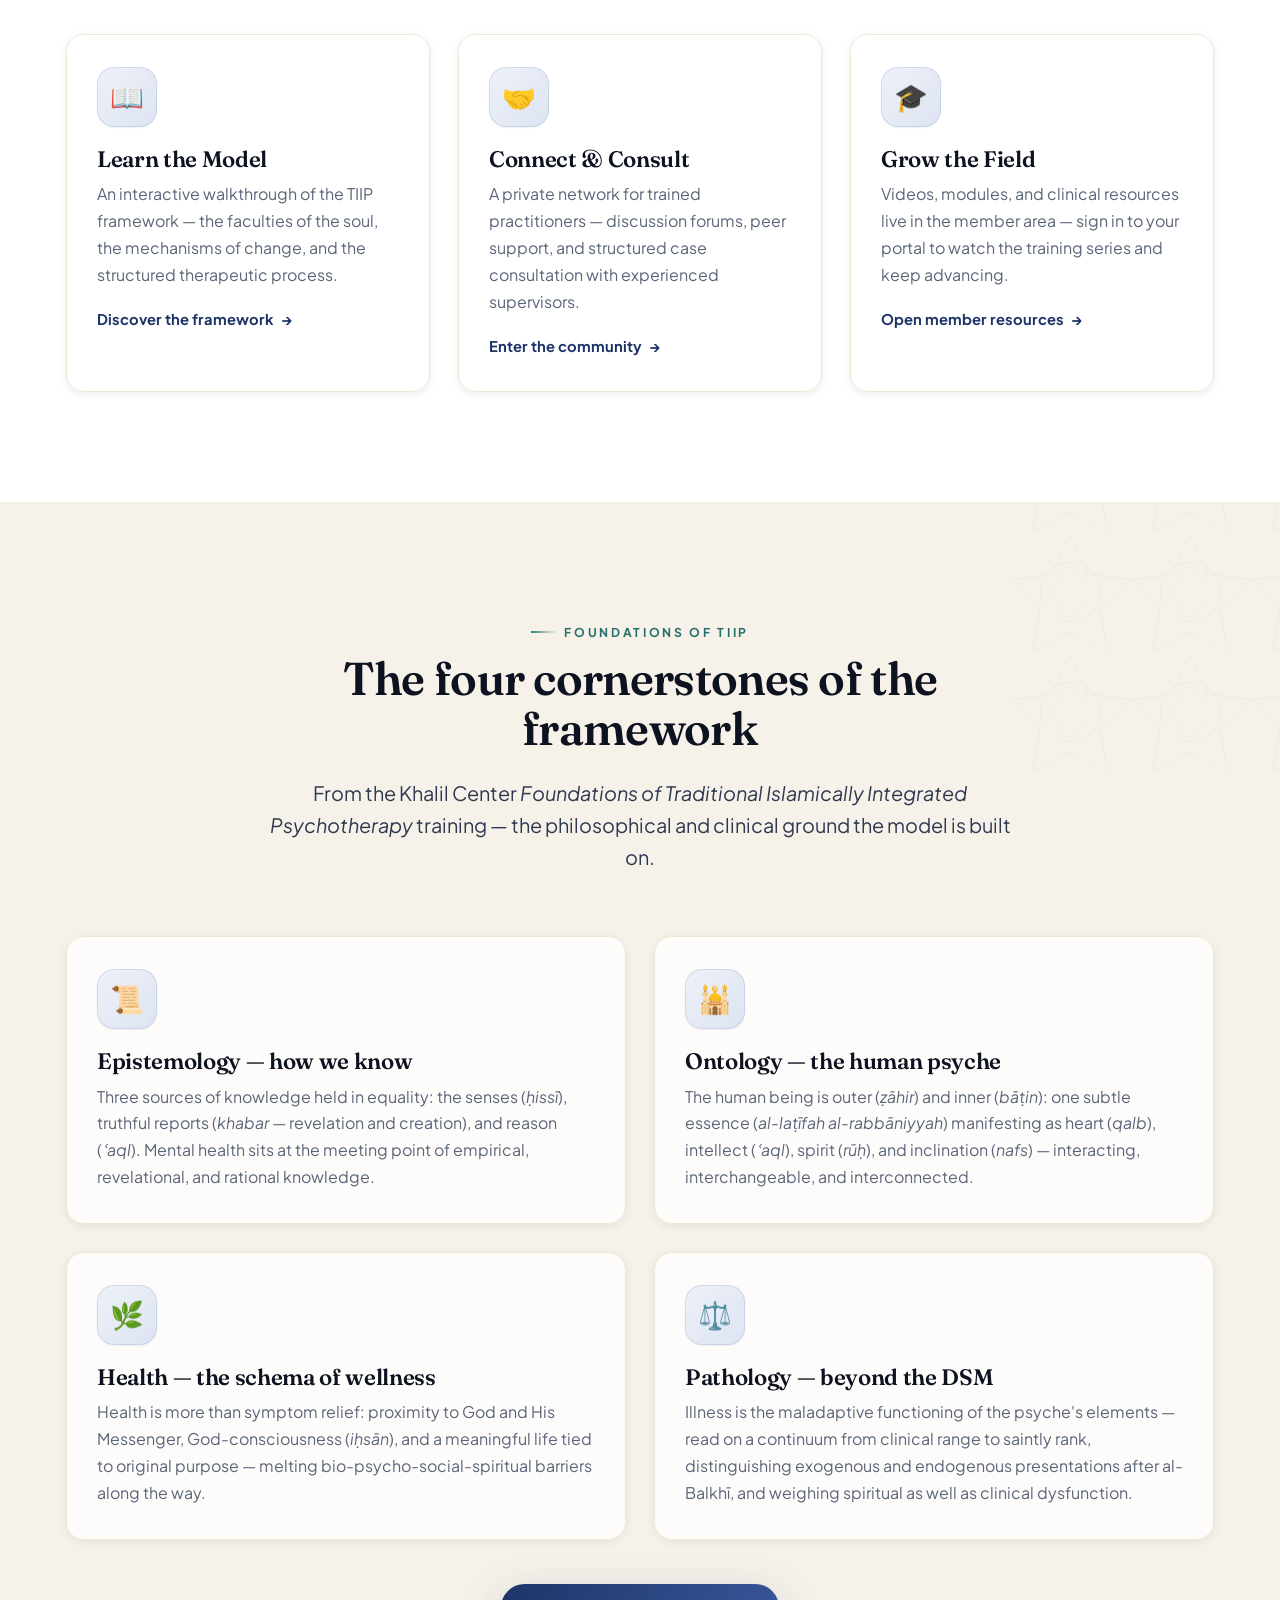
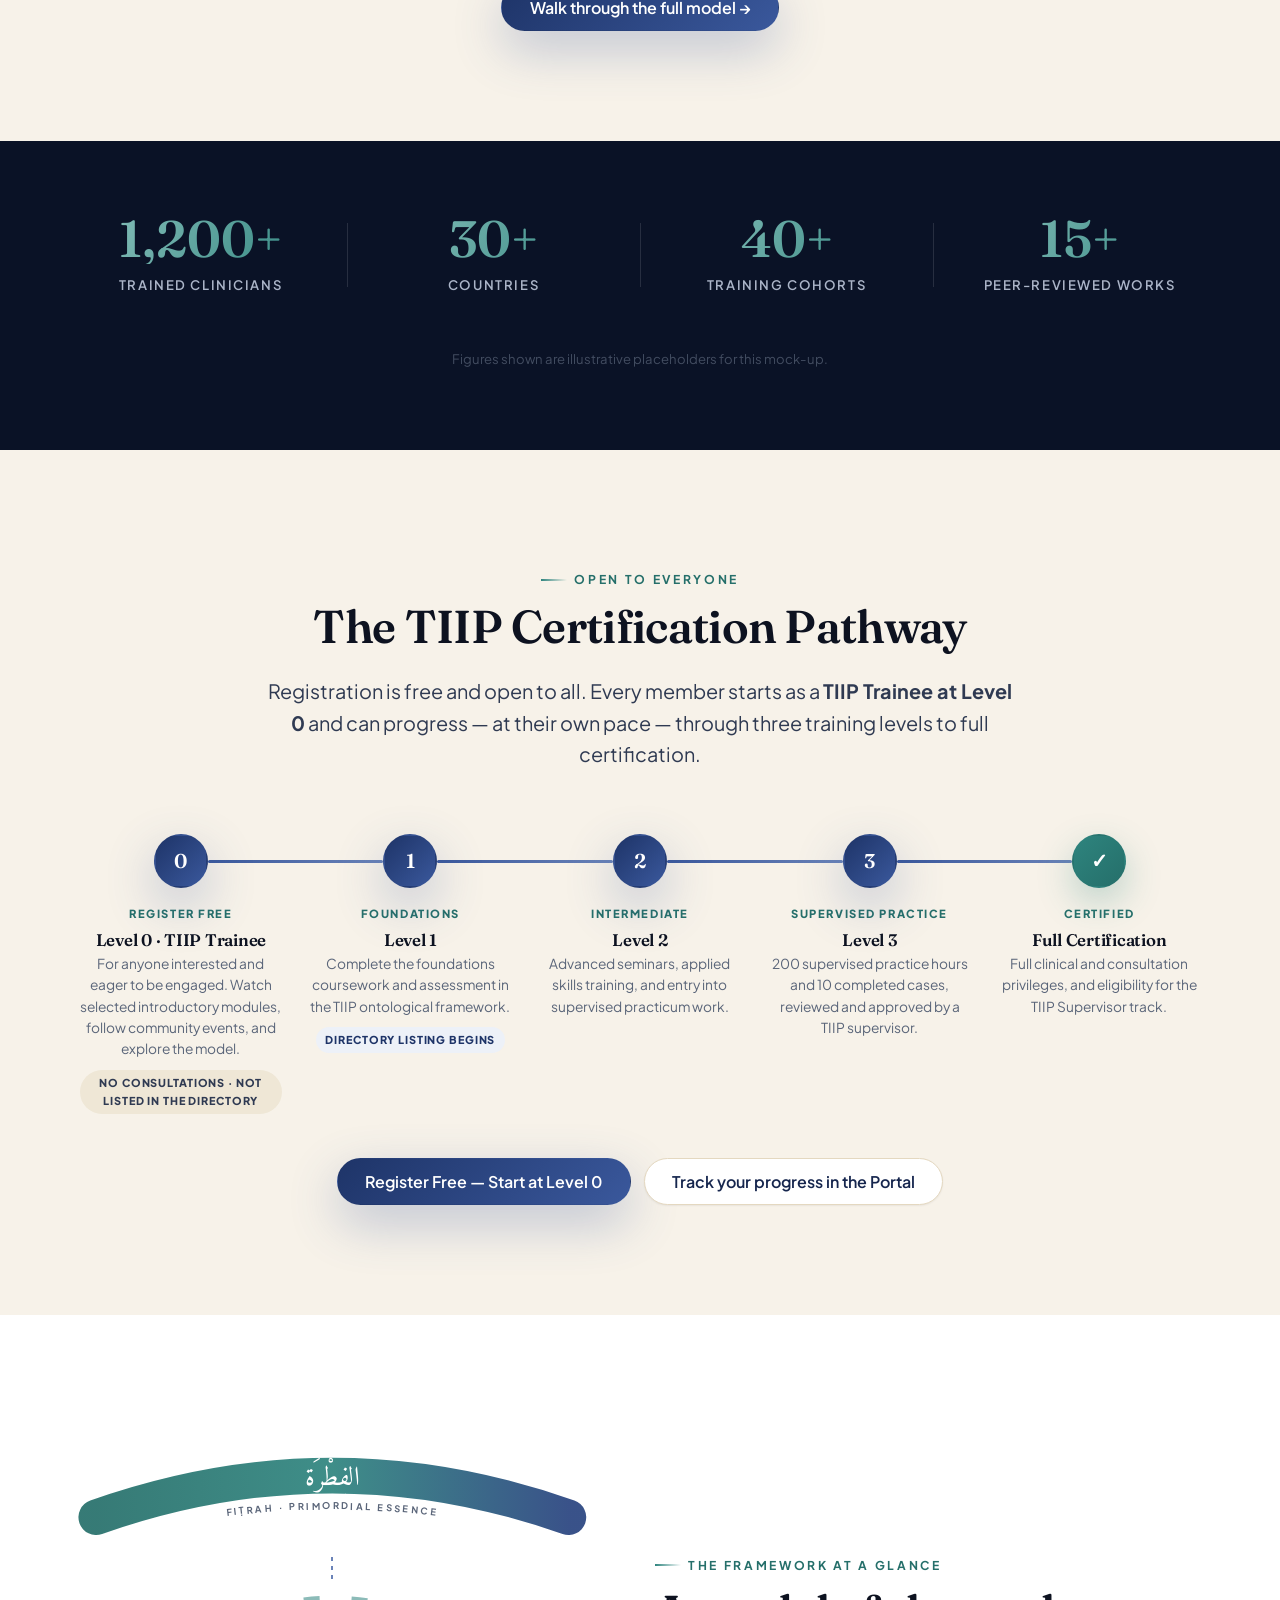
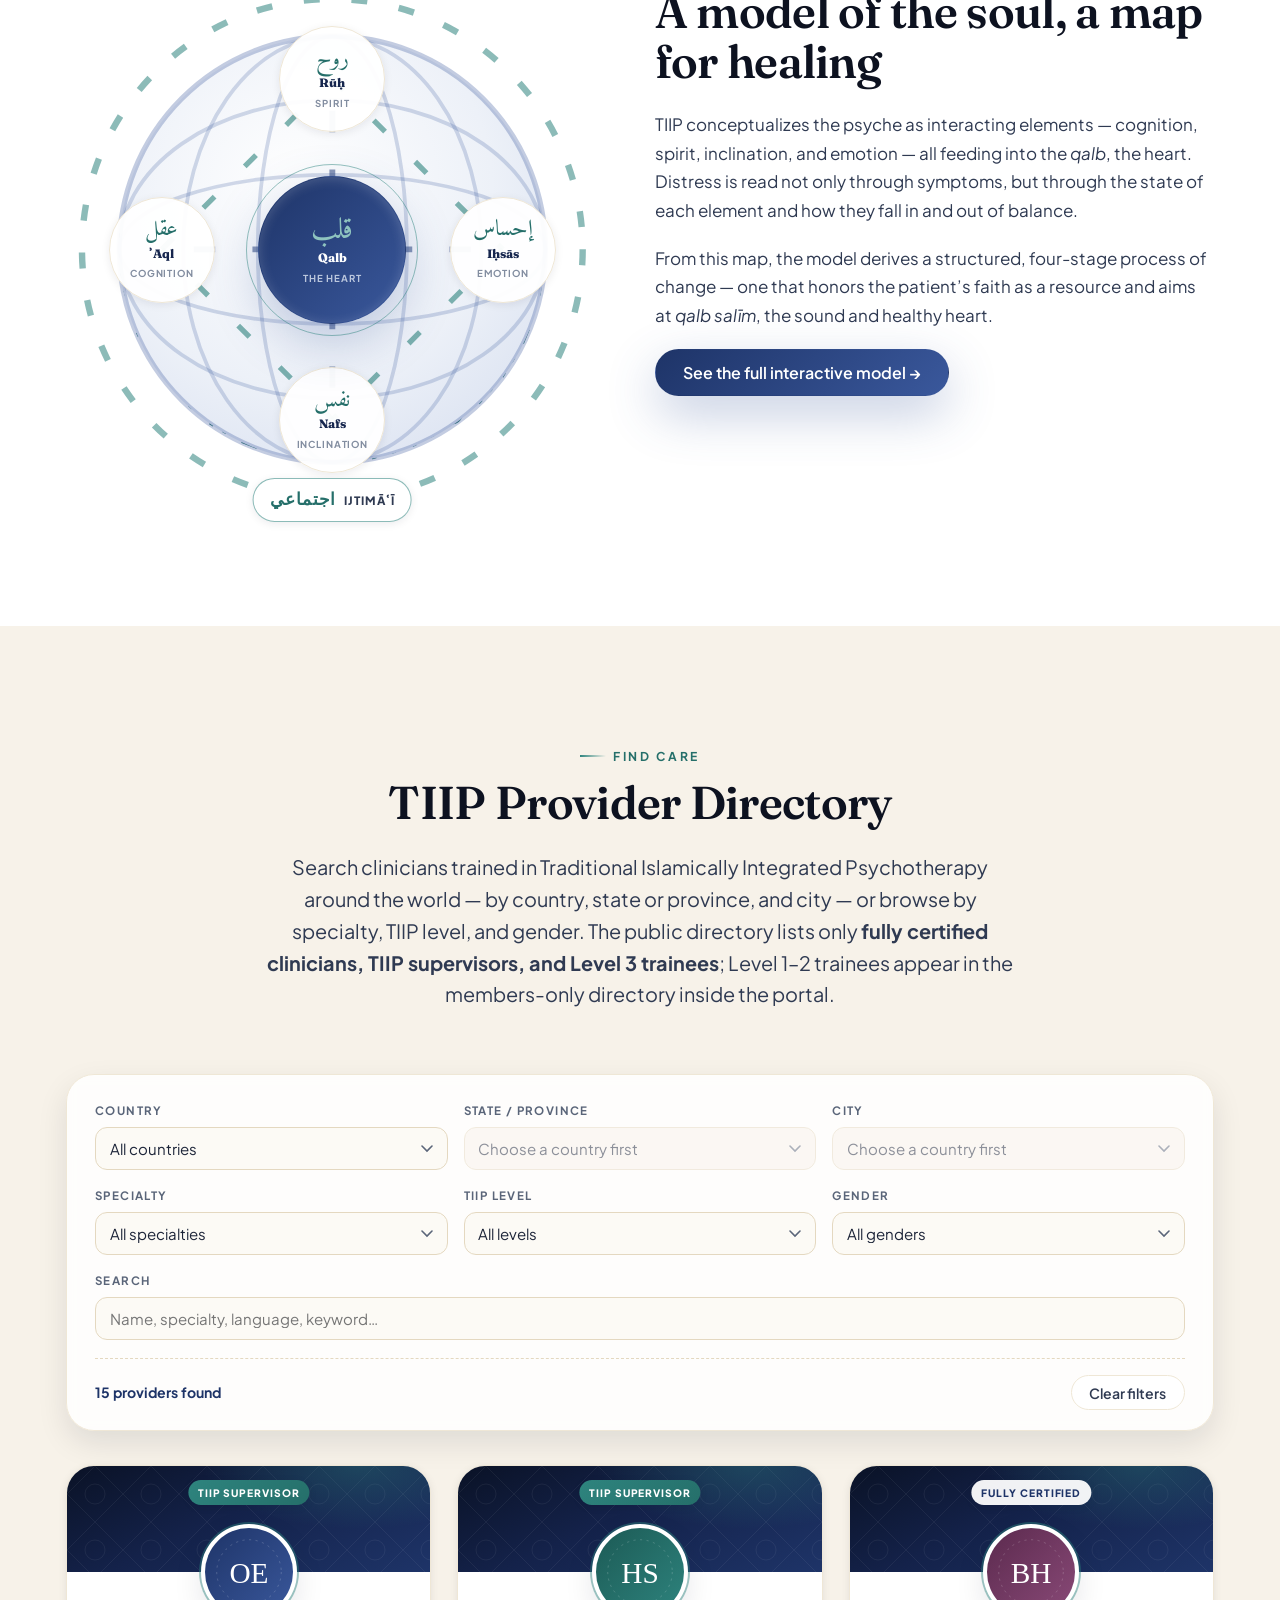
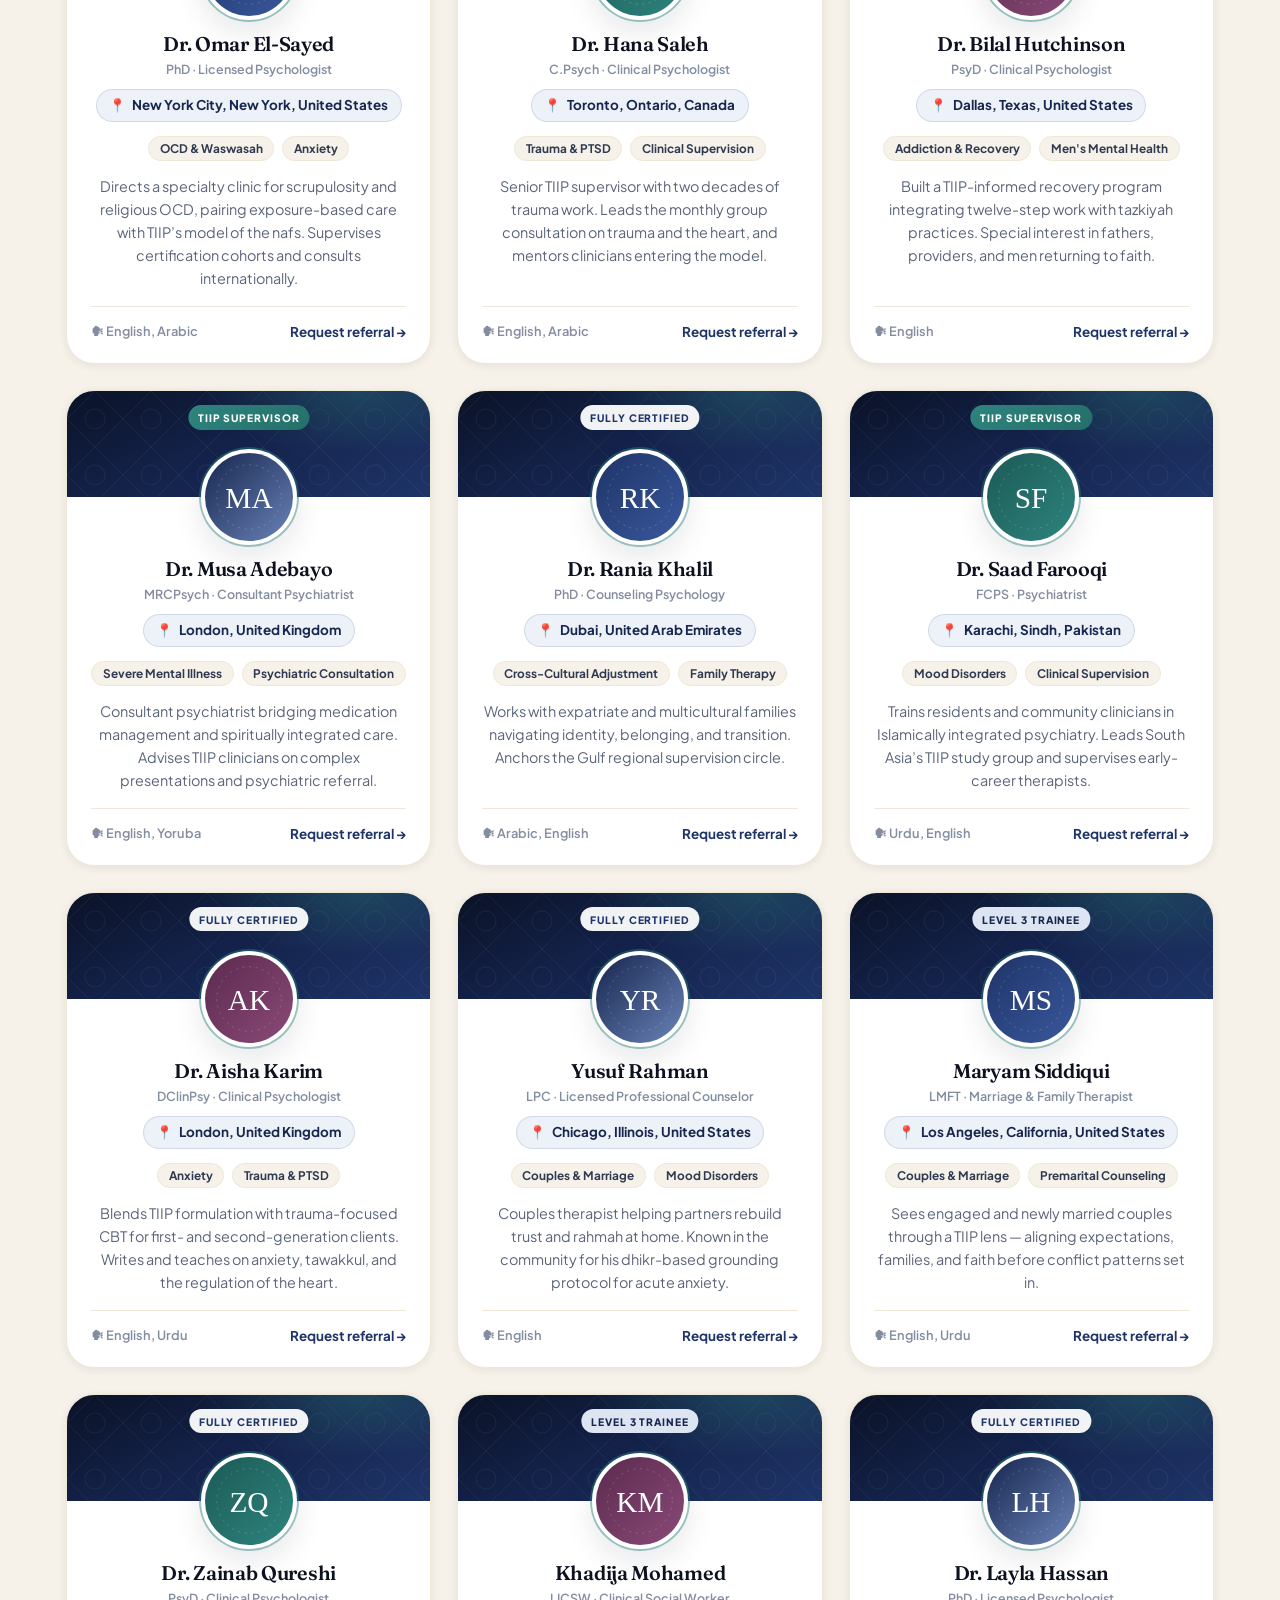
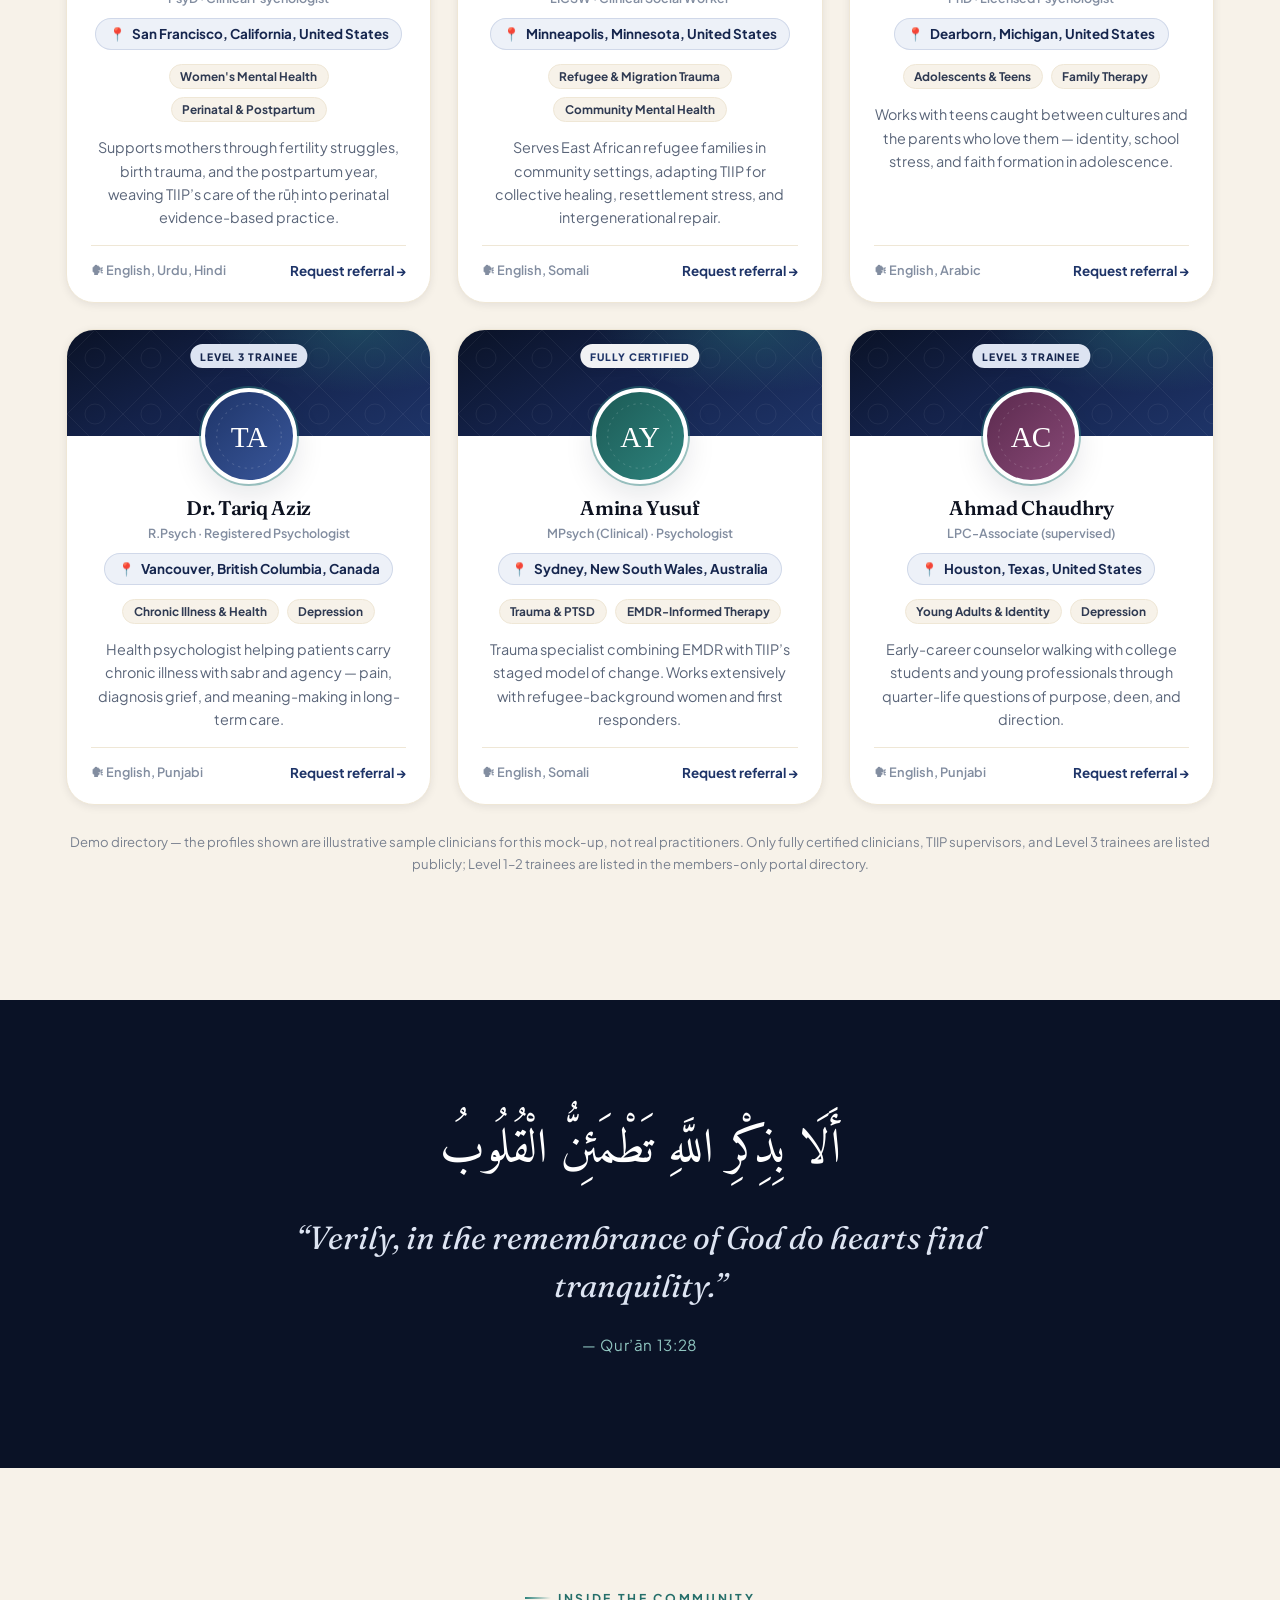
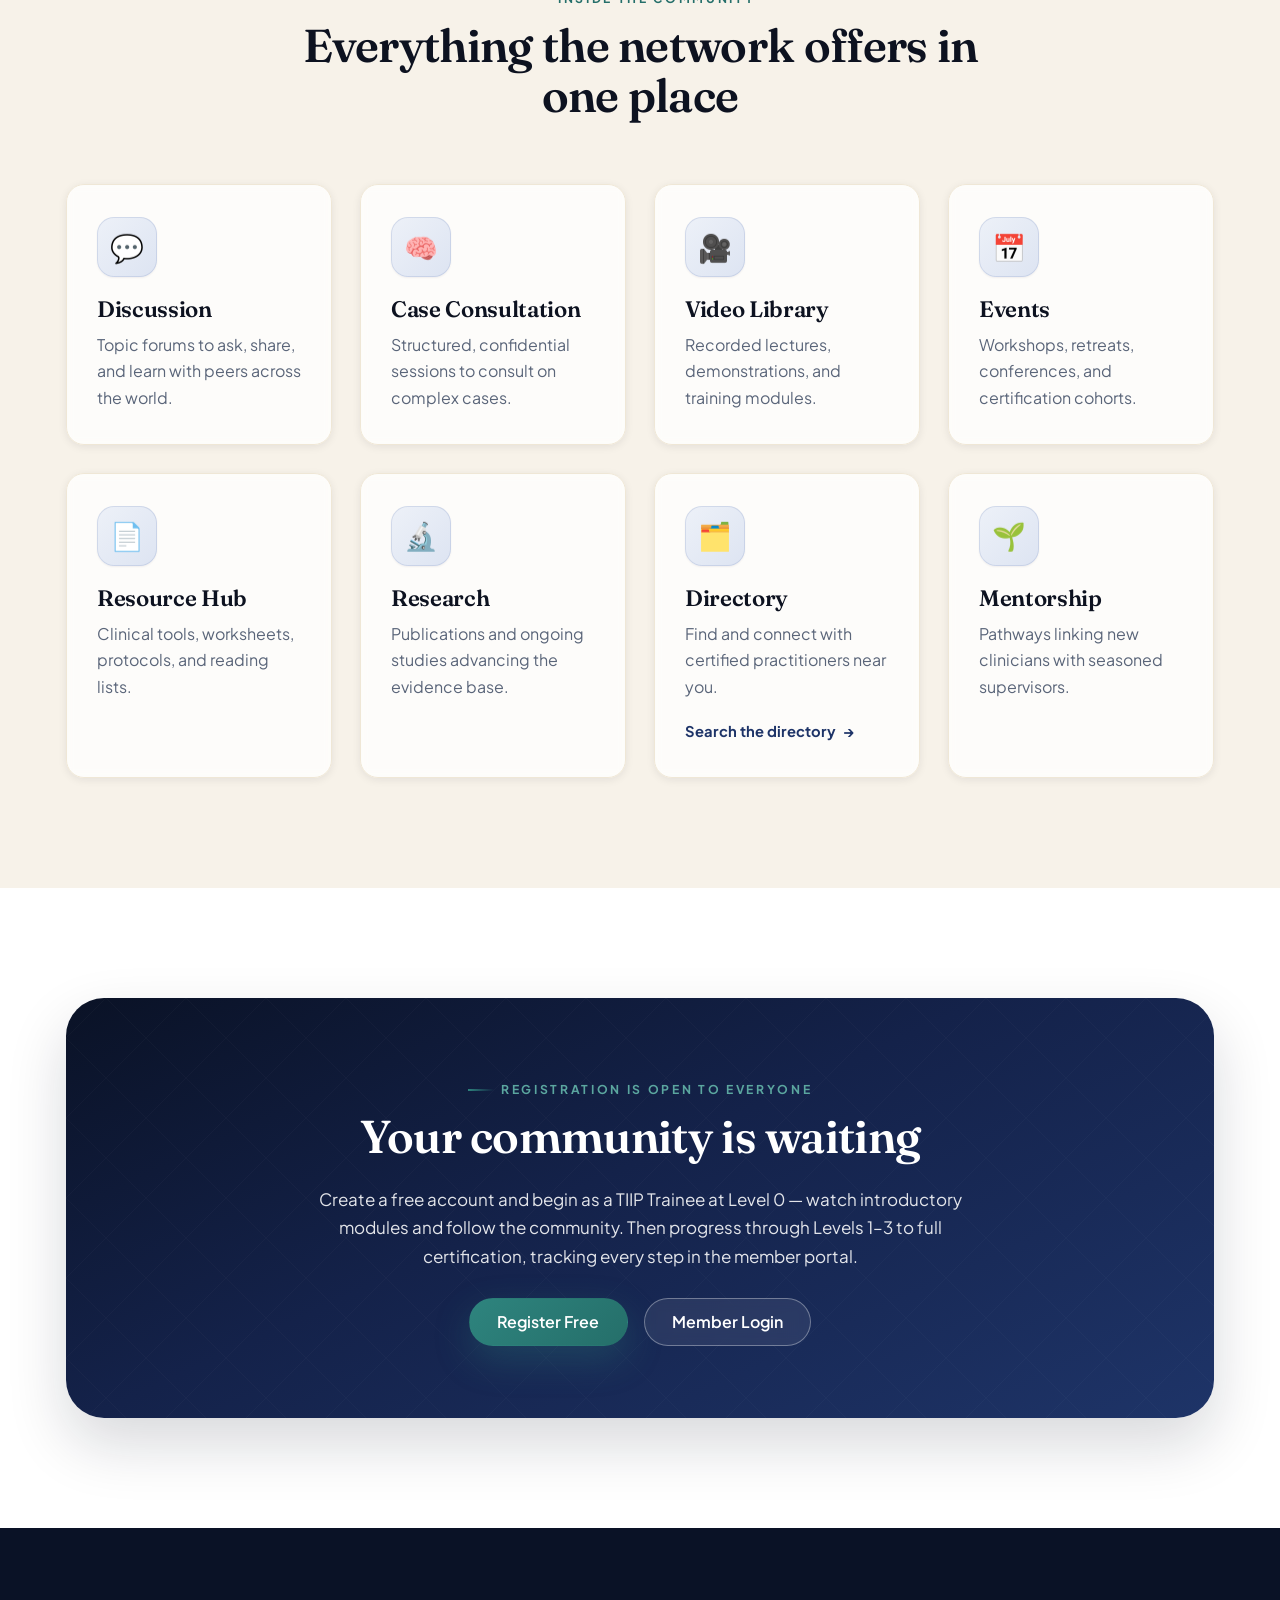
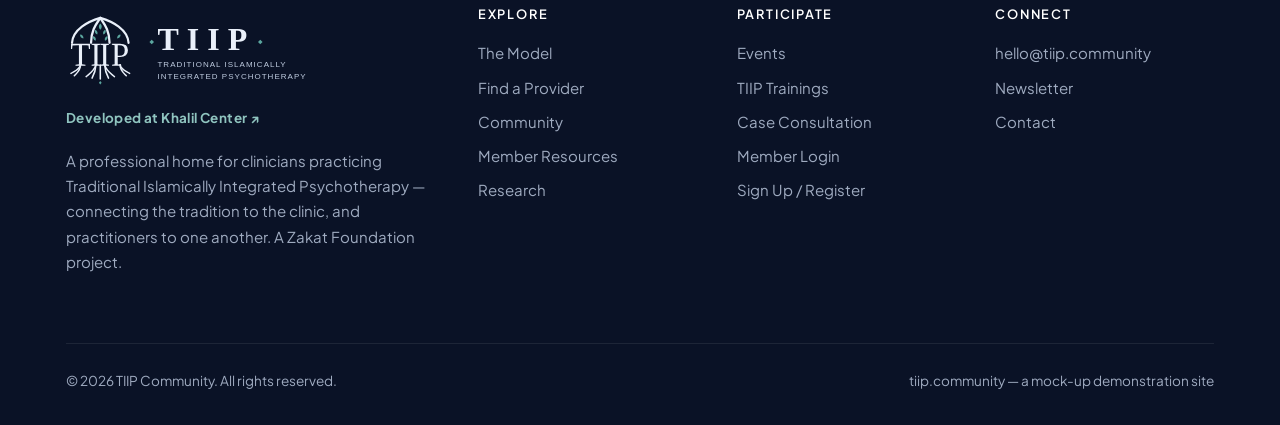
==== commit 8e89a59a: "Directory, membership & portal updates Public site - Directory: add male/female gender filter; restr" ====
--- a/index.html
+++ b/index.html
@@ -33,8 +33,9 @@
         <li><a href="community.html">Community</a></li>
         <li><a href="index.html#directory">Find a Provider</a></li>
         <li><a href="events.html">Events</a></li>
+        <li><a href="trainings.html">TIIP Trainings</a></li>
         <li><a href="research.html">Research</a></li>
-        <li class="nav-cta"><a class="btn btn-primary btn-sm" href="portal.html">Member Portal</a></li>
+        <li class="nav-cta"><a class="btn btn-primary btn-sm" href="join.html">Sign Up/Login</a></li>
       </ul>
     </div>
   </header>
@@ -44,7 +45,7 @@
     <div class="container">
       <div class="hero-grid">
         <div>
-          <span class="hero-badge"><span class="dot"></span> Developed at Khalil Center · a Zakat Foundation project</span>
+          <a class="hero-badge" href="https://khalilcenter.com" target="_blank" rel="noopener"><span class="dot"></span> Developed at Khalil Center · a Zakat Foundation project</a>
           <h1>Healing the heart, <span class="hl">grounded in tradition.</span></h1>
           <p class="lead">The home of <strong>Traditional Islamically Integrated Psychotherapy (TIIP)</strong> — an integrative model of mental health care grounded in the core principles of Islam while drawing upon empirical truths in psychology. Learn its foundations, connect with trained practitioners, and grow the field together.</p>
           <div class="hero-actions">
@@ -288,7 +289,7 @@
       <div class="section-head reveal">
         <p class="eyebrow">Find care</p>
         <h2>TIIP Provider Directory</h2>
-        <p class="lead muted">Search clinicians trained in Traditional Islamically Integrated Psychotherapy around the world — by country, state or province, and city — or browse by specialty and TIIP level. Listings begin at <strong>Level 1</strong>; Level 0 trainees are not listed.</p>
+        <p class="lead muted">Search clinicians trained in Traditional Islamically Integrated Psychotherapy around the world — by country, state or province, and city — or browse by specialty, TIIP level, and gender. The public directory lists only <strong>fully certified clinicians, TIIP supervisors, and Level 3 trainees</strong>; Level 1–2 trainees appear in the members-only directory inside the portal.</p>
       </div>
 
       <div class="dir-panel reveal" role="search" aria-label="Provider directory search">
@@ -312,6 +313,10 @@
           <div class="dir-field">
             <label for="dir-level">TIIP Level</label>
             <select id="dir-level"></select>
+          </div>
+          <div class="dir-field">
+            <label for="dir-gender">Gender</label>
+            <select id="dir-gender"></select>
           </div>
           <div class="dir-field dir-search">
             <label for="dir-q">Search</label>
@@ -332,7 +337,7 @@
         <p style="margin:8px 0 0;font-size:.92rem;">Try widening your location or clearing a filter — the network is growing, and new clinicians are certified every cohort.</p>
       </div>
 
-      <p class="text-center muted mt-2" style="font-size:.82rem;opacity:.8;">Demo directory — the profiles shown are illustrative sample clinicians for this mock-up, not real practitioners. Providers appear from Level 1 upward; Level 0 (TIIP Trainee) members are not eligible for listing.</p>
+      <p class="text-center muted mt-2" style="font-size:.82rem;opacity:.8;">Demo directory — the profiles shown are illustrative sample clinicians for this mock-up, not real practitioners. Only fully certified clinicians, TIIP supervisors, and Level 3 trainees are listed publicly; Level 1–2 trainees are listed in the members-only portal directory.</p>
     </div>
   </section>
 
@@ -386,7 +391,8 @@
       <div class="footer-grid">
         <div class="footer-brand">
           <a href="index.html" aria-label="TIIP Community home"><img class="logo-full" src="assets/img/tiip-logo-light.svg" alt="TIIP — Traditional Islamically Integrated Psychotherapy" width="320" height="74" /></a>
-          <p class="mt-1">A professional home for clinicians practicing Traditional Islamically Integrated Psychotherapy — connecting the tradition to the clinic, and practitioners to one another. Developed at Khalil Center, a Zakat Foundation project.</p>
+          <a class="dev-at" href="https://khalilcenter.com" target="_blank" rel="noopener">Developed at Khalil Center ↗</a>
+          <p class="mt-1">A professional home for clinicians practicing Traditional Islamically Integrated Psychotherapy — connecting the tradition to the clinic, and practitioners to one another. A Zakat Foundation project.</p>
         </div>
         <div>
           <h4>Explore</h4>
@@ -399,9 +405,10 @@
         <div>
           <h4>Participate</h4>
           <a href="events.html">Events</a>
+          <a href="trainings.html">TIIP Trainings</a>
           <a href="community.html">Case Consultation</a>
-          <a href="#" data-open-login>Member Login</a>
-          <a href="#" data-open-register>Register Free</a>
+          <a href="join.html">Member Login</a>
+          <a href="join.html">Sign Up / Register</a>
         </div>
         <div>
           <h4>Connect</h4>
--- a/assets/css/style.css
+++ b/assets/css/style.css
@@ -543,6 +543,38 @@
 .ev-info h4 { margin:0 0 7px; font-family:var(--font-body); font-size:1.2rem; font-weight:700; color:var(--ink-950); }
 .ev-info .ev-meta { display:flex; flex-wrap:wrap; gap:18px; font-size:.86rem; color:var(--ink-500); }
 
+/* ---- Public events calendar ---- */
+.ev-viewtoggle { display: inline-flex; gap: 8px; margin-bottom: 28px; }
+.cal-wrap { background: #fff; border: 1px solid var(--cream-200); border-radius: var(--radius-lg); padding: 22px 24px; box-shadow: var(--shadow-sm); }
+.cal-nav { display: flex; align-items: center; justify-content: space-between; gap: 12px; margin-bottom: 18px; }
+.cal-nav h3 { margin: 0; font-size: 1.35rem; }
+.cal-nav .cal-btns { display: flex; gap: 8px; }
+.cal-nav button { width: 40px; height: 40px; border-radius: 12px; border: 1px solid var(--cream-300); background: var(--cream-50); color: var(--emerald-700); font-size: 1.1rem; cursor: pointer; transition: .2s; }
+.cal-nav button:hover { border-color: var(--emerald-400); background: var(--emerald-50); }
+.cal-dow { display: grid; grid-template-columns: repeat(7, 1fr); gap: 8px; margin-bottom: 8px; }
+.cal-dow span { text-align: center; font-size: .72rem; font-weight: 700; letter-spacing: .08em; text-transform: uppercase; color: var(--ink-400); }
+.cal-days { display: grid; grid-template-columns: repeat(7, 1fr); gap: 8px; }
+.cal-day { min-height: 92px; border: 1px solid var(--cream-200); border-radius: 12px; padding: 7px 8px; background: var(--cream-50); }
+.cal-day.empty { background: transparent; border: none; }
+.cal-day.today { border-color: var(--emerald-400); box-shadow: 0 0 0 2px var(--emerald-50); }
+.cal-day .dnum { font-weight: 700; color: var(--ink-400); font-size: .8rem; }
+.cal-day.has .dnum { color: var(--emerald-700); }
+.cal-ev { display: block; margin-top: 5px; border-radius: 7px; padding: 3px 7px; font-size: .67rem; font-weight: 700; line-height: 1.28; color: #fff; background: var(--grad-emerald); }
+.cal-ev.training { background: var(--grad-gold); }
+.cal-ev.webinar { background: var(--emerald-500); }
+.cal-ev.retreat { background: var(--plum-700); }
+.cal-ev.conference { background: var(--emerald-800); }
+.cal-legend { display: flex; flex-wrap: wrap; gap: 14px; margin-top: 18px; padding-top: 16px; border-top: 1px dashed var(--cream-300); font-size: .8rem; color: var(--ink-500); }
+.cal-legend span { display: inline-flex; align-items: center; gap: 6px; }
+.cal-legend i { width: 12px; height: 12px; border-radius: 4px; display: inline-block; }
+.cal-empty-note { margin: 16px 0 0; font-size: .85rem; color: var(--ink-400); }
+@media (max-width: 640px) {
+  .cal-wrap { padding: 16px 12px; }
+  .cal-days { gap: 4px; }
+  .cal-day { min-height: 64px; padding: 4px 4px; }
+  .cal-ev { font-size: .58rem; padding: 2px 4px; }
+}
+
 /* ---- Publications ---- */
 .pub { background:rgba(255,255,255,.85); border:1px solid var(--cream-200); border-radius:var(--radius); padding:28px 30px; margin-bottom:18px; transition:.25s; box-shadow: var(--shadow-xs); position:relative; }
 .pub::before { content:""; position:absolute; left:0; top:24px; bottom:24px; width:4px; border-radius:4px; background: var(--grad-gold); opacity:0; transition:.3s; }
@@ -586,8 +618,44 @@
 .footer-brand p { font-size:.94rem; max-width: 36ch; }
 .footer-brand .brand b { color:#fff; } .footer-brand .brand span { color:#7f8ba8; }
 .footer-brand .logo-full { width: min(320px, 100%); height: auto; display: block; }
+.footer-brand .dev-at { display: inline-flex; align-items: center; gap: 5px; margin-top: 12px; font-size: .84rem; font-weight: 700; letter-spacing: .03em; color: var(--gold-300); }
+.footer-brand .dev-at:hover { color: #fff; }
+/* Hero badge doubles as the "Developed at Khalil Center" link — keep it legible on the dark hero */
+a.hero-badge { color: #eaf0fa; }
+a.hero-badge:hover { color: #fff; border-color: rgba(255,255,255,.34); background: rgba(255,255,255,.14); }
 .footer-bottom { border-top:1px solid rgba(255,255,255,.08); margin-top:52px; padding-top:26px; display:flex; justify-content:space-between; flex-wrap:wrap; gap:12px; font-size:.85rem; position:relative; z-index:1; }
 .footer-note { background: var(--gold-100); border-left:4px solid var(--gold-500); padding:16px 20px; border-radius:12px; font-size:.88rem; color:var(--ink-700); margin-top:16px; }
+
+/* ---- Notice / scope banner ---- */
+.notice { display: flex; gap: 14px; align-items: flex-start; background: var(--gold-100); border: 1px solid var(--gold-300); border-left: 4px solid var(--gold-500); border-radius: 14px; padding: 16px 18px; font-size: .92rem; color: var(--ink-700); line-height: 1.55; }
+.notice.warn { background: #fdf3e7; border-color: #f0cfa0; border-left-color: #d9873b; }
+.notice .ni { font-size: 1.35rem; line-height: 1; flex-shrink: 0; }
+.notice strong { color: var(--ink-950); }
+.notice p { margin: 0; }
+
+/* ---- Join (sign up / login) ---- */
+.join-grid { display: grid; grid-template-columns: 1fr 1fr; gap: 34px; align-items: start; }
+@media (max-width: 900px) { .join-grid { grid-template-columns: 1fr; } }
+.join-form .field { margin-bottom: 18px; }
+.join-form label { display: block; font-size: .85rem; font-weight: 600; color: var(--ink-700); margin-bottom: 7px; }
+.join-form label em { color: var(--gold-700); font-style: normal; font-weight: 700; }
+.join-form input, .join-form select {
+  width: 100%; padding: .82em 1em; border: 1px solid var(--cream-300); border-radius: 12px;
+  font-size: .96rem; font-family: inherit; background: var(--cream-50); transition: .2s; color: var(--ink-800); appearance: none;
+}
+.join-form select {
+  background-image: url("data:image/svg+xml,%3Csvg xmlns='http://www.w3.org/2000/svg' width='12' height='8'%3E%3Cpath d='M1 1l5 5 5-5' fill='none' stroke='%235a6579' stroke-width='1.6' stroke-linecap='round'/%3E%3C/svg%3E");
+  background-repeat: no-repeat; background-position: right 14px center; padding-right: 36px; cursor: pointer;
+}
+.join-form input:focus, .join-form select:focus { outline: none; border-color: var(--emerald-500); box-shadow: 0 0 0 4px var(--emerald-50); background-color: #fff; }
+.join-form input[type=file] { padding: .6em; background: #fff; }
+.join-form .hint { font-size: .8rem; color: var(--ink-400); margin: 7px 0 0; }
+.join-form .btn { width: 100%; justify-content: center; }
+.benefit-list { list-style: none; margin: 0; padding: 0; display: grid; gap: 14px; }
+.benefit-list li { display: flex; gap: 13px; align-items: flex-start; font-size: .96rem; color: var(--ink-700); }
+.benefit-list .bi { width: 34px; height: 34px; border-radius: 10px; flex-shrink: 0; display: grid; place-items: center; font-size: 1.05rem; background: linear-gradient(135deg, var(--emerald-50), var(--emerald-100)); color: var(--emerald-700); box-shadow: inset 0 0 0 1px rgba(58,88,156,.14); }
+.benefit-list b { color: var(--ink-950); }
+.benefit-list small { display: block; color: var(--ink-500); font-size: .84rem; }
 
 /* ---- Modal ---- */
 .modal-overlay { position: fixed; inset: 0; background: rgba(10, 18, 38,.6); backdrop-filter: blur(5px); display: none; place-items: center; z-index: 200; padding: 20px; }
@@ -624,8 +692,9 @@
   box-shadow: var(--shadow-md);
   margin-bottom: 34px;
 }
-.dir-filters { display: grid; grid-template-columns: repeat(5, 1fr) 1.3fr; gap: 16px; }
-@media (max-width: 1020px) { .dir-filters { grid-template-columns: repeat(2, 1fr); } .dir-filters .dir-search { grid-column: 1 / -1; } }
+.dir-filters { display: grid; grid-template-columns: repeat(3, 1fr); gap: 16px; }
+.dir-filters .dir-search { grid-column: 1 / -1; }
+@media (max-width: 720px) { .dir-filters { grid-template-columns: repeat(2, 1fr); } }
 @media (max-width: 520px) { .dir-filters { grid-template-columns: 1fr; } }
 .dir-field label {
   display: block; font-size: .72rem; font-weight: 700;
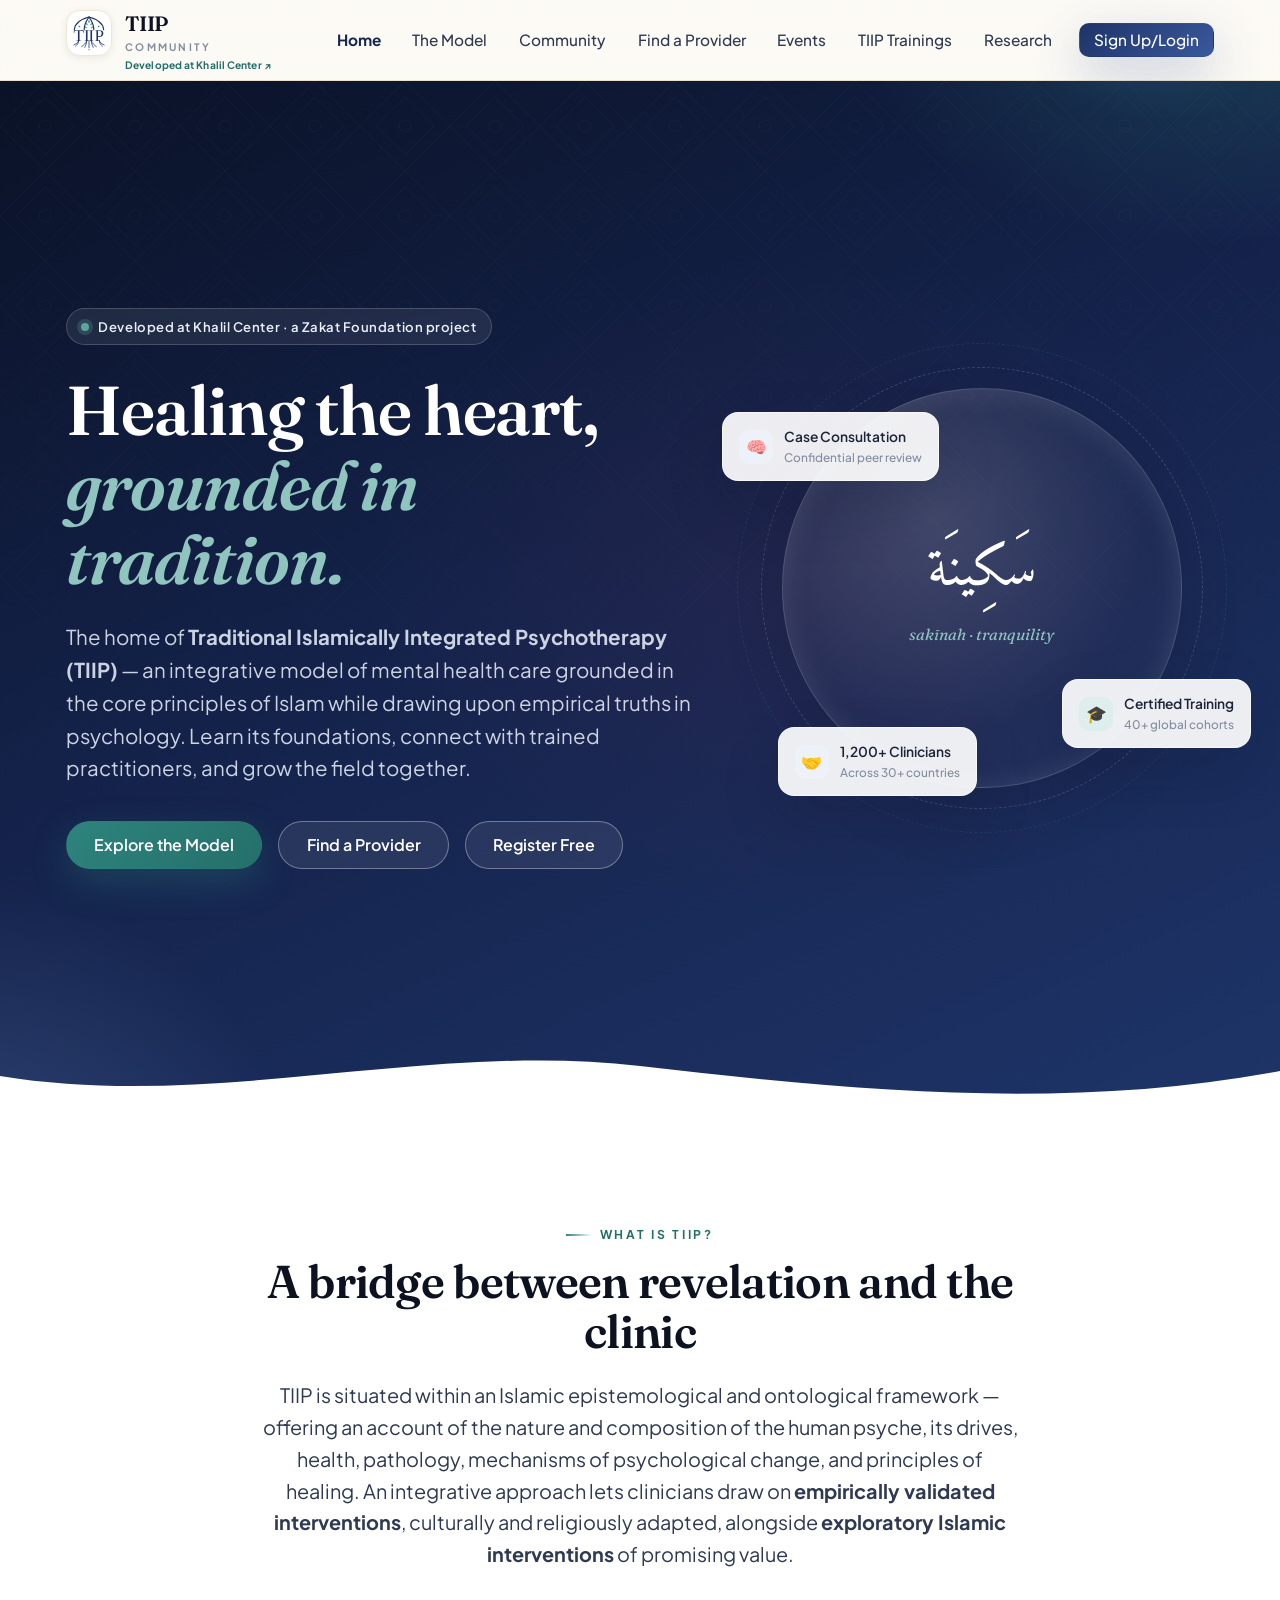
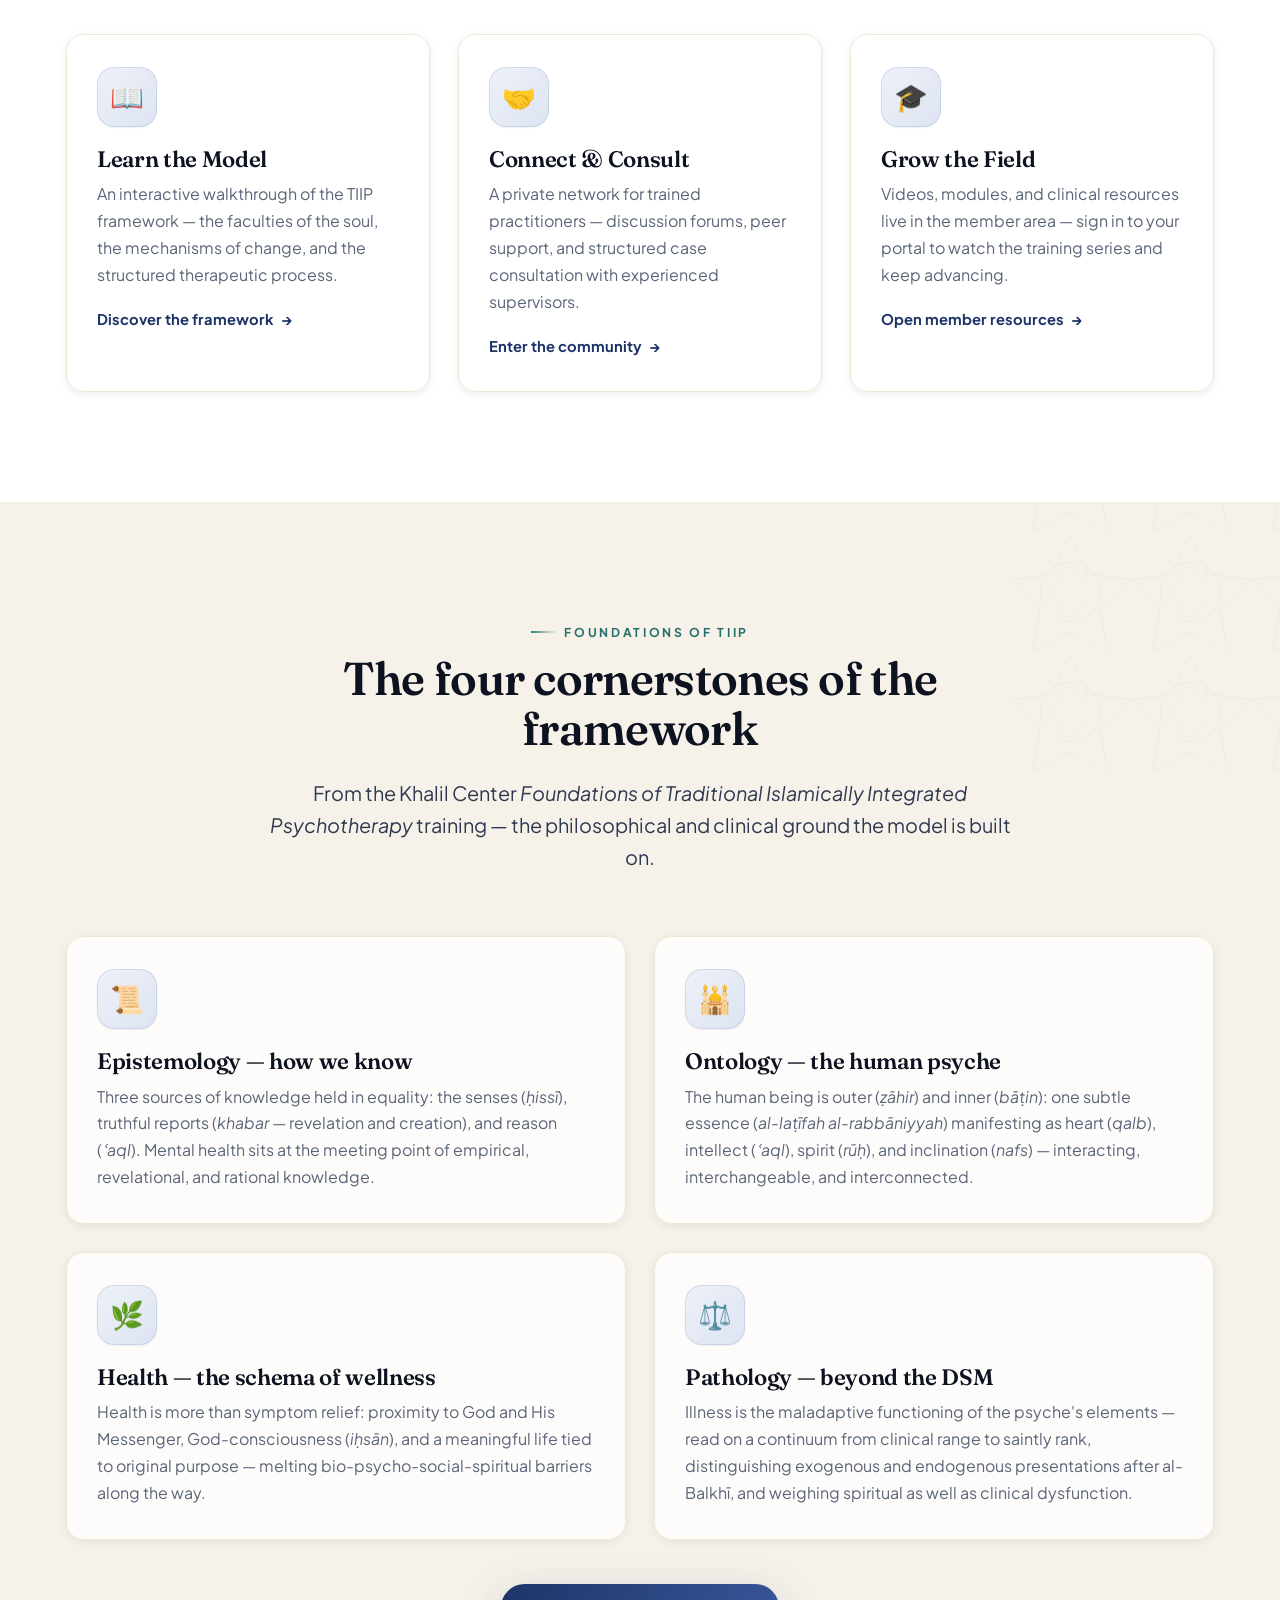
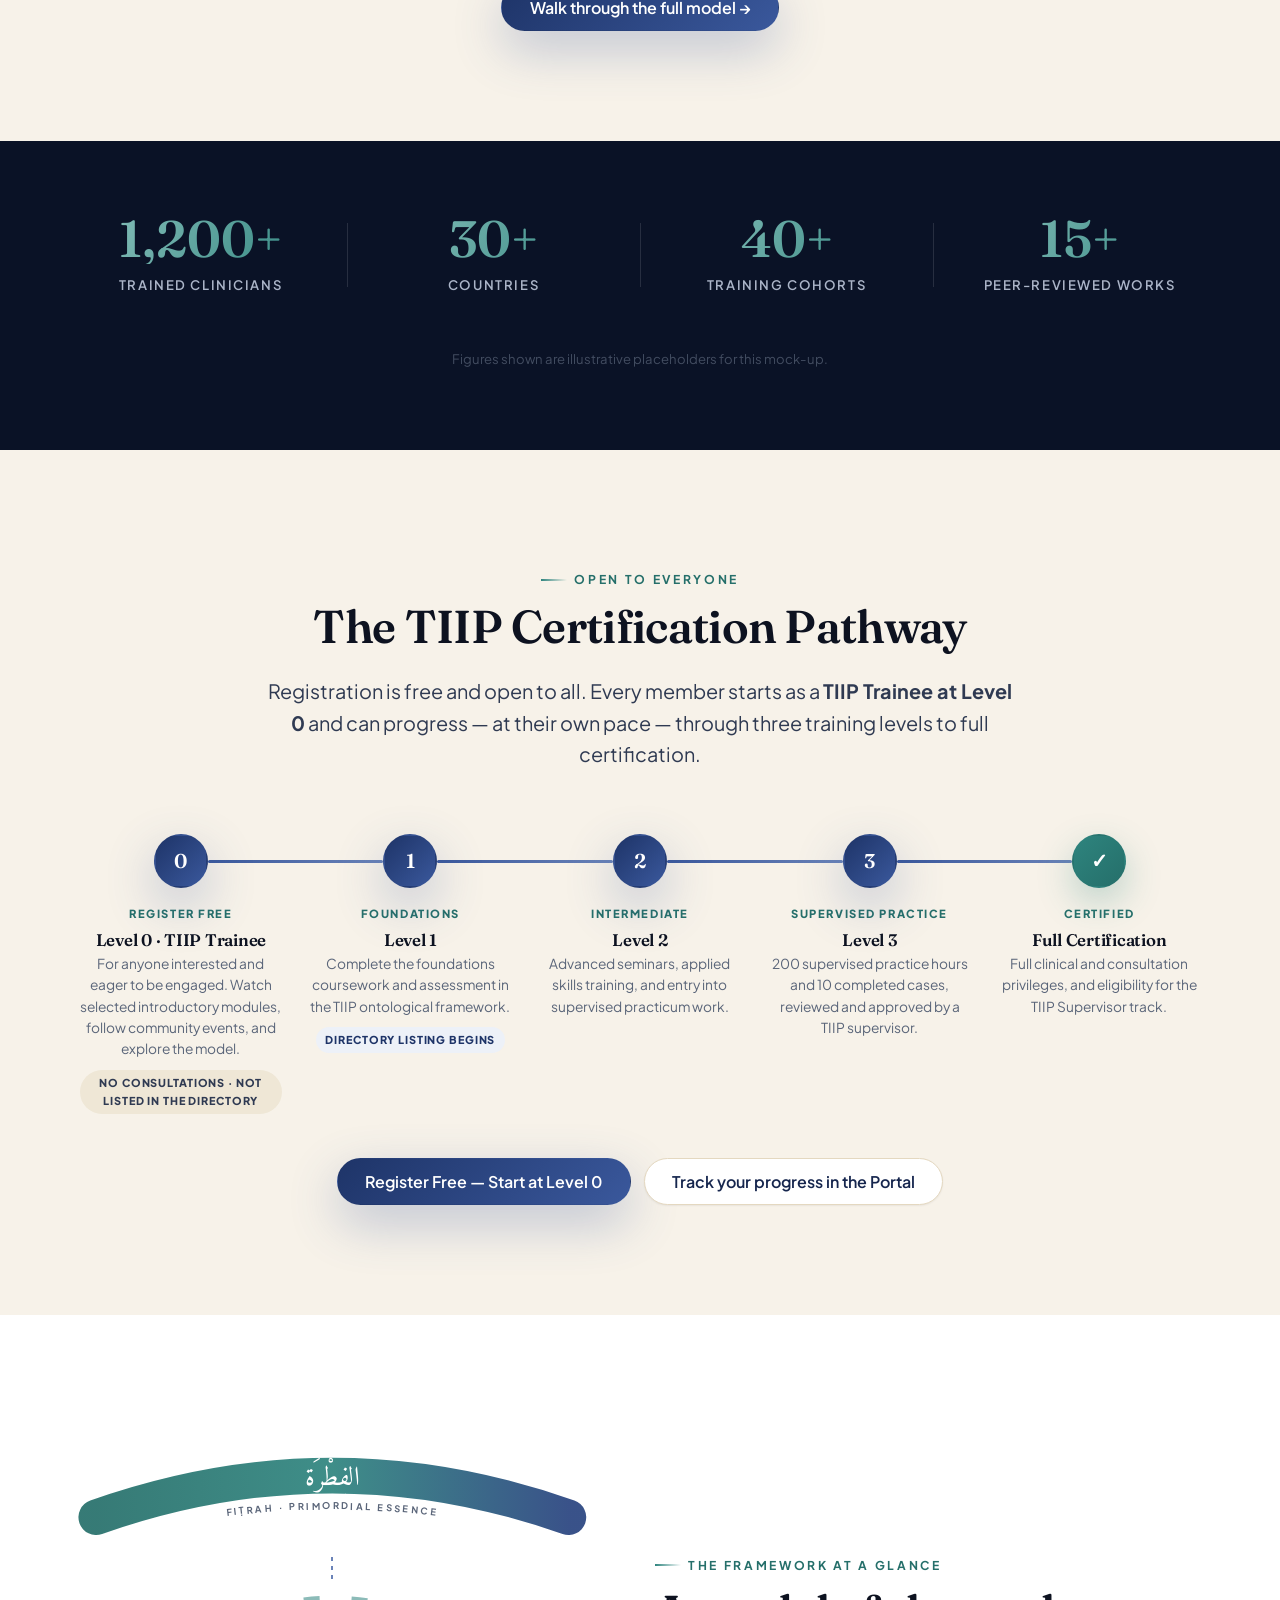
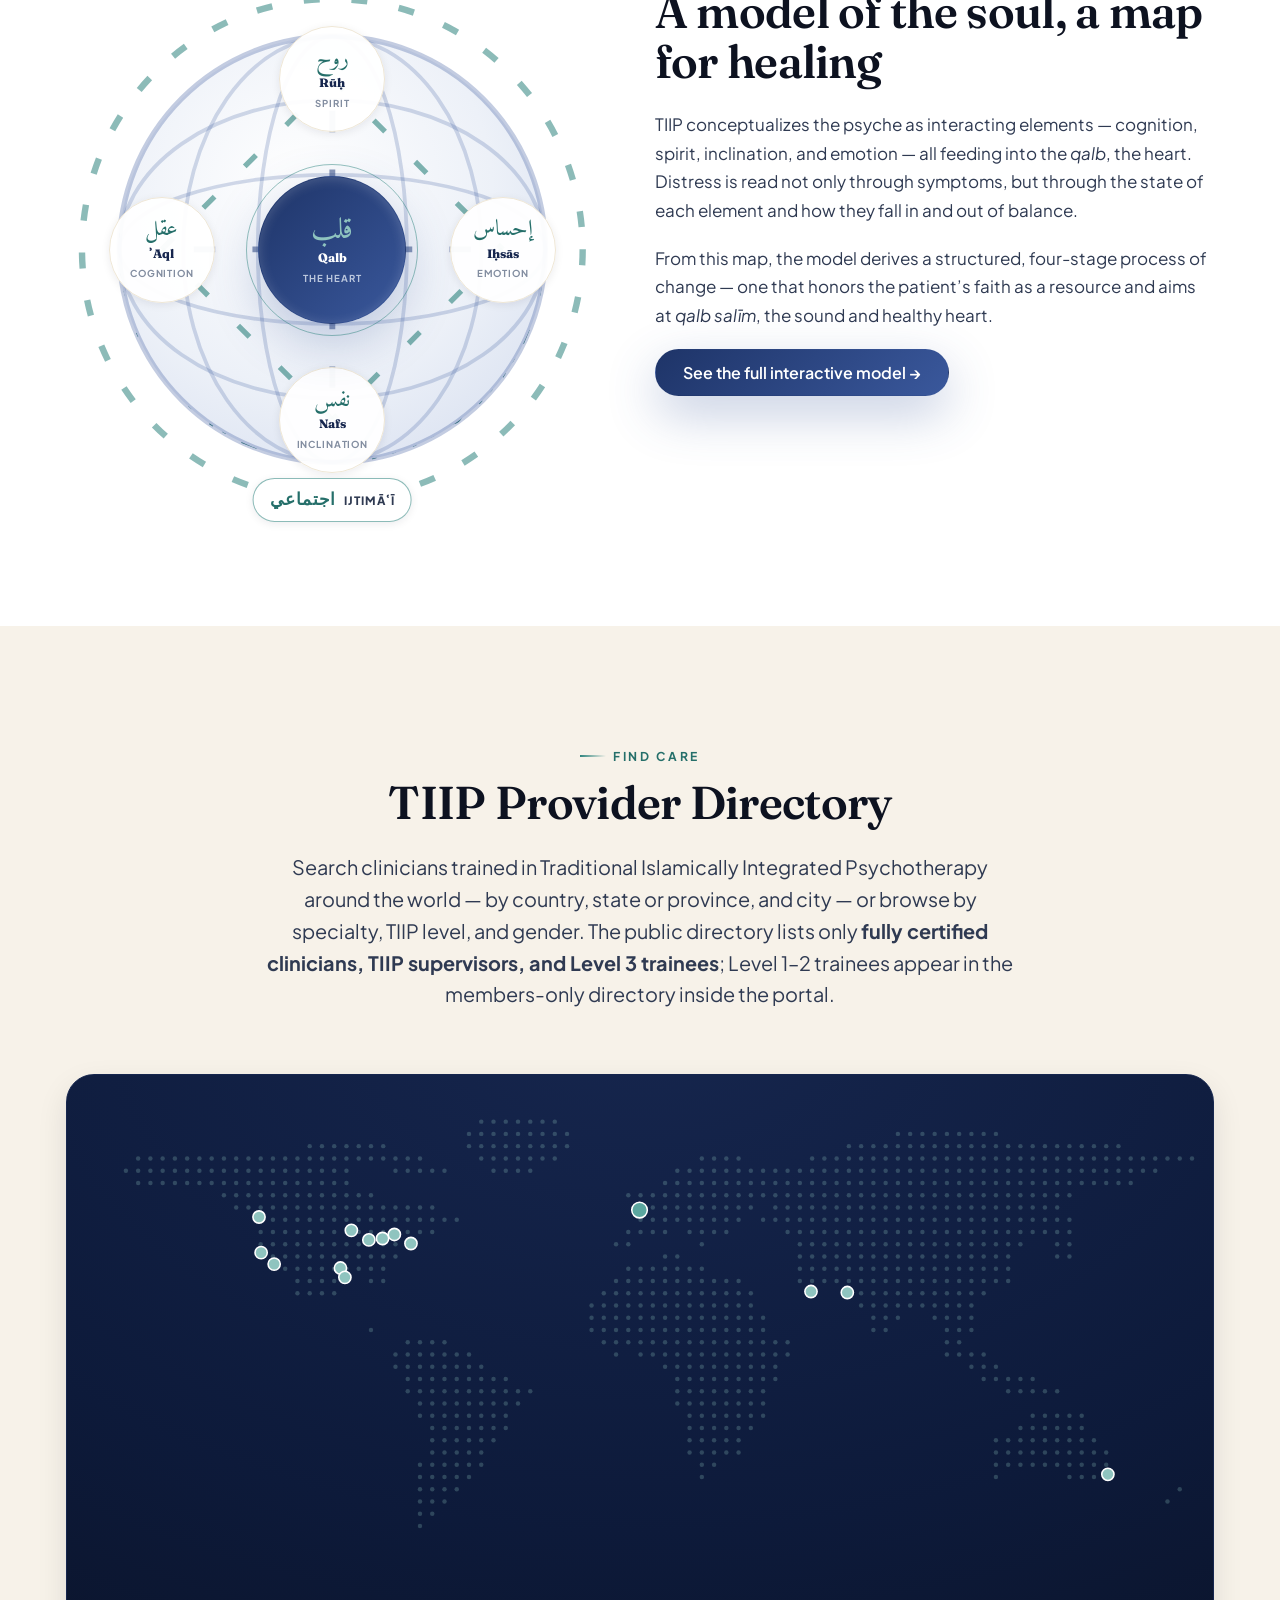
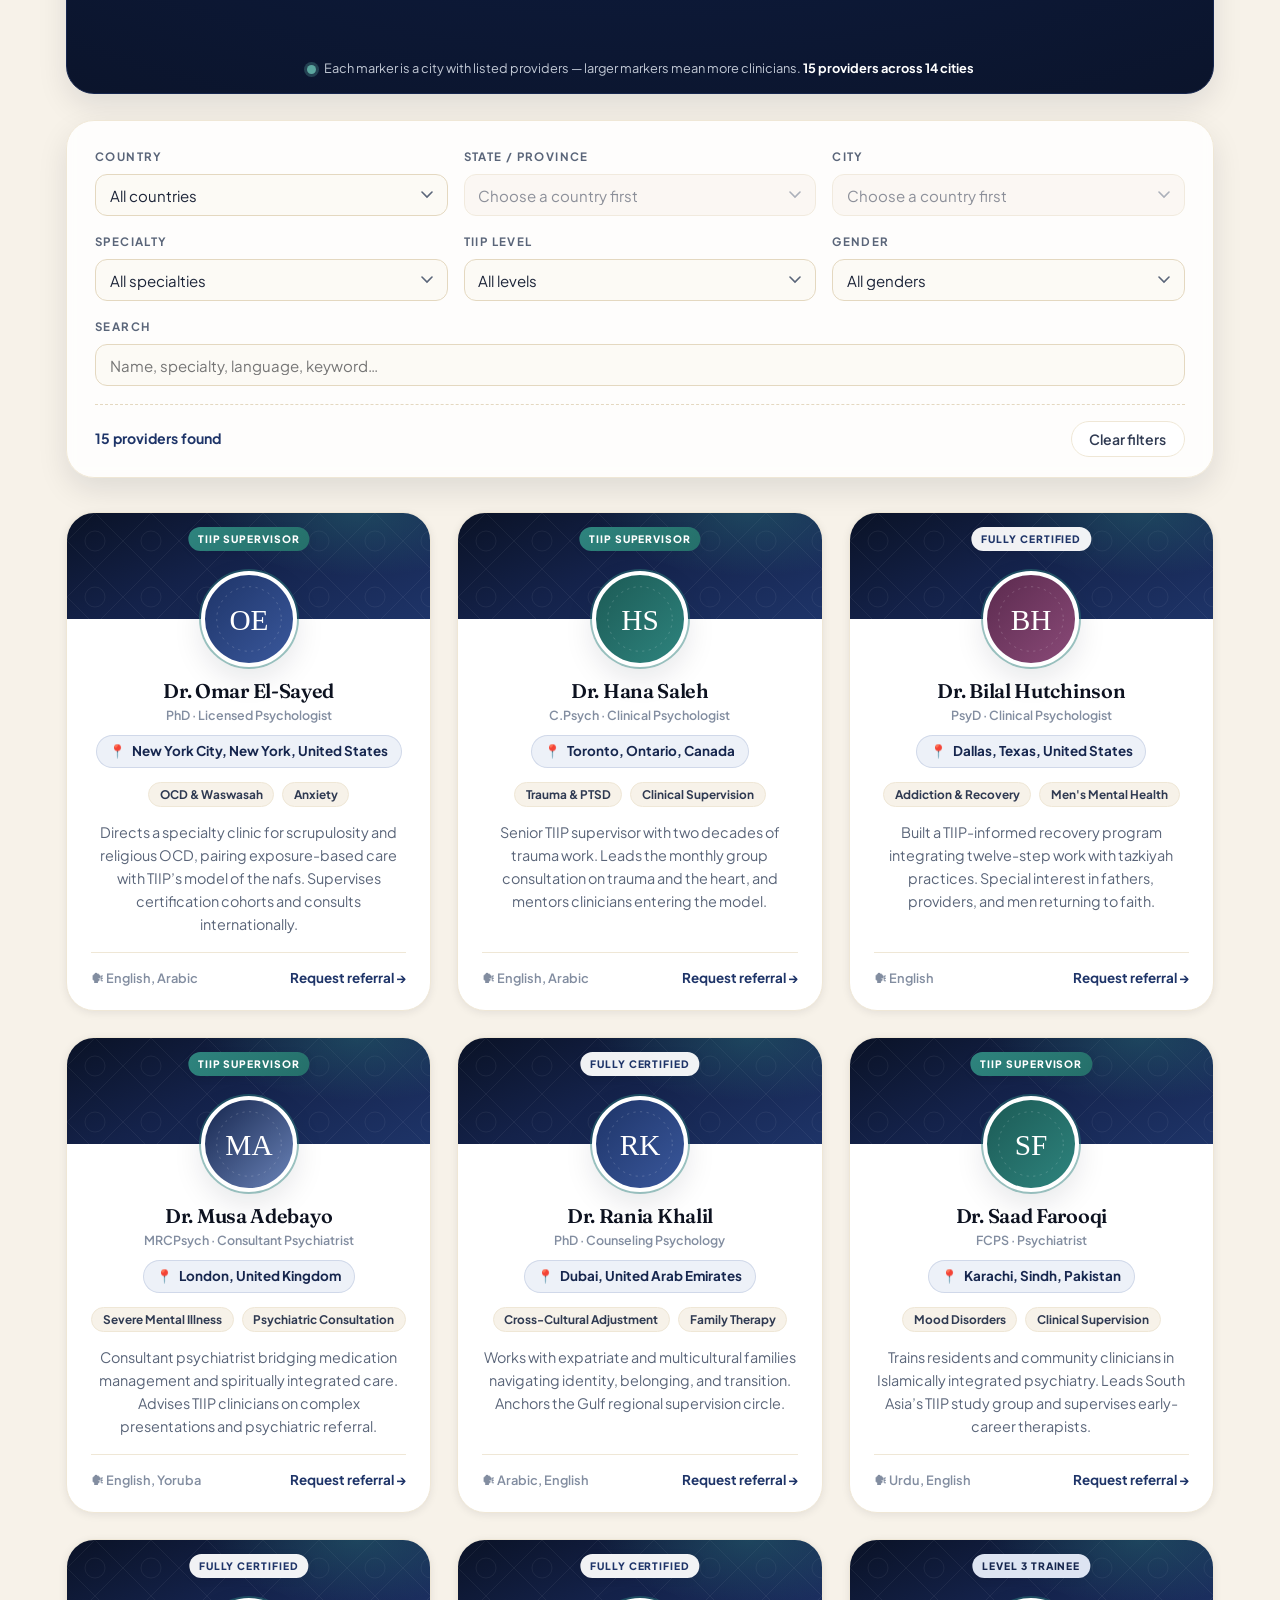
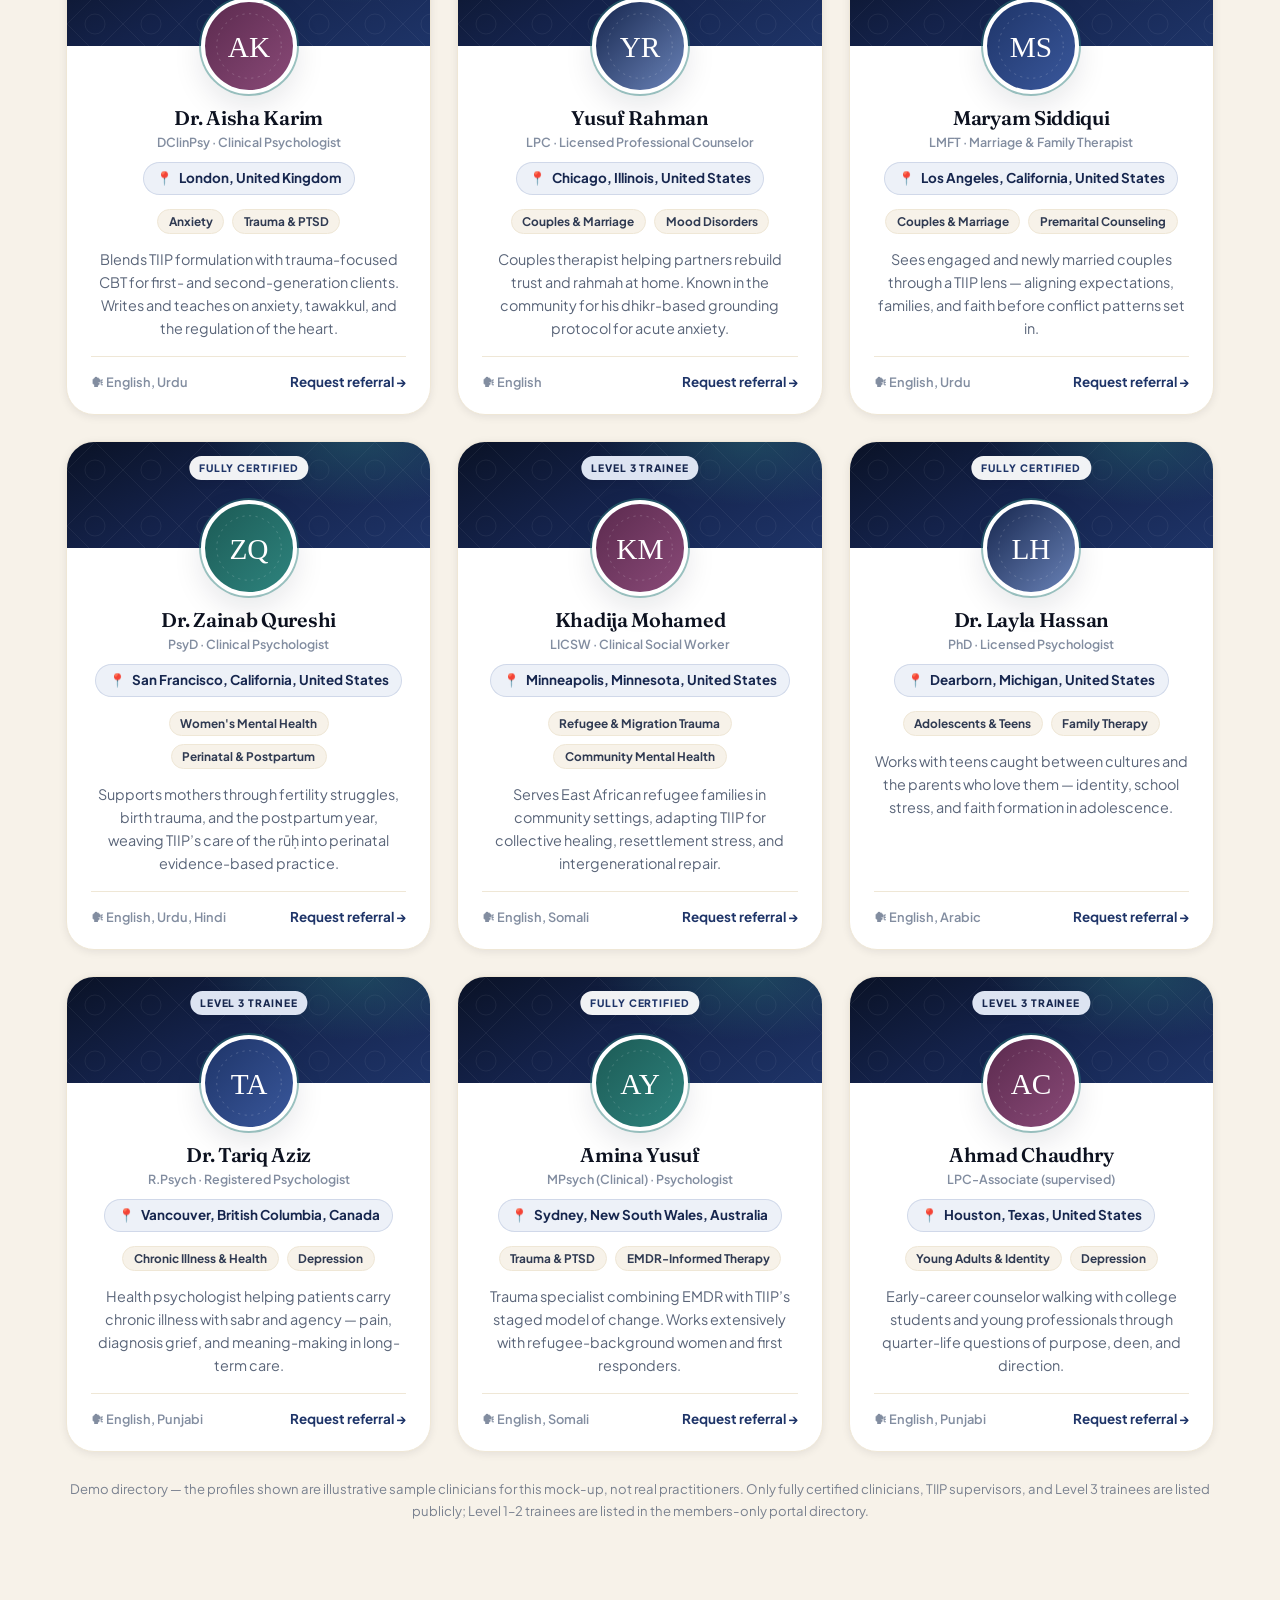
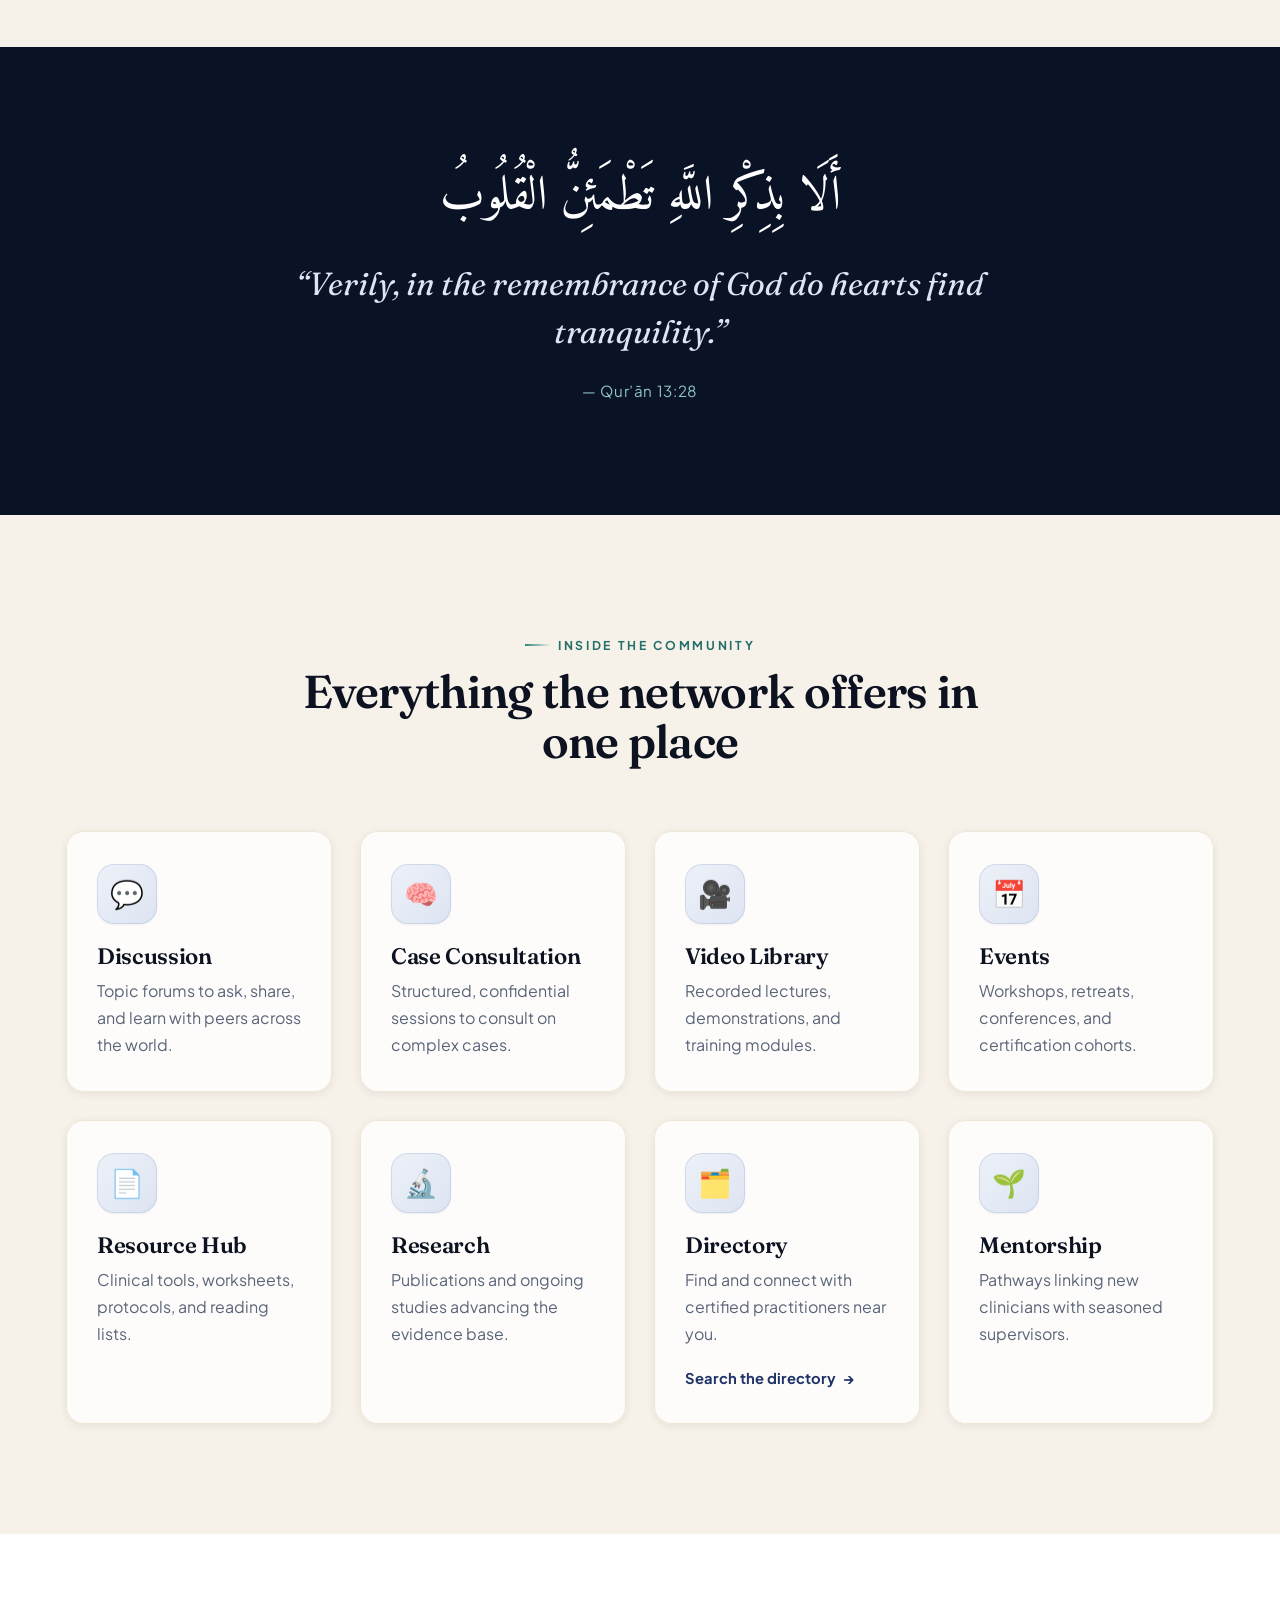
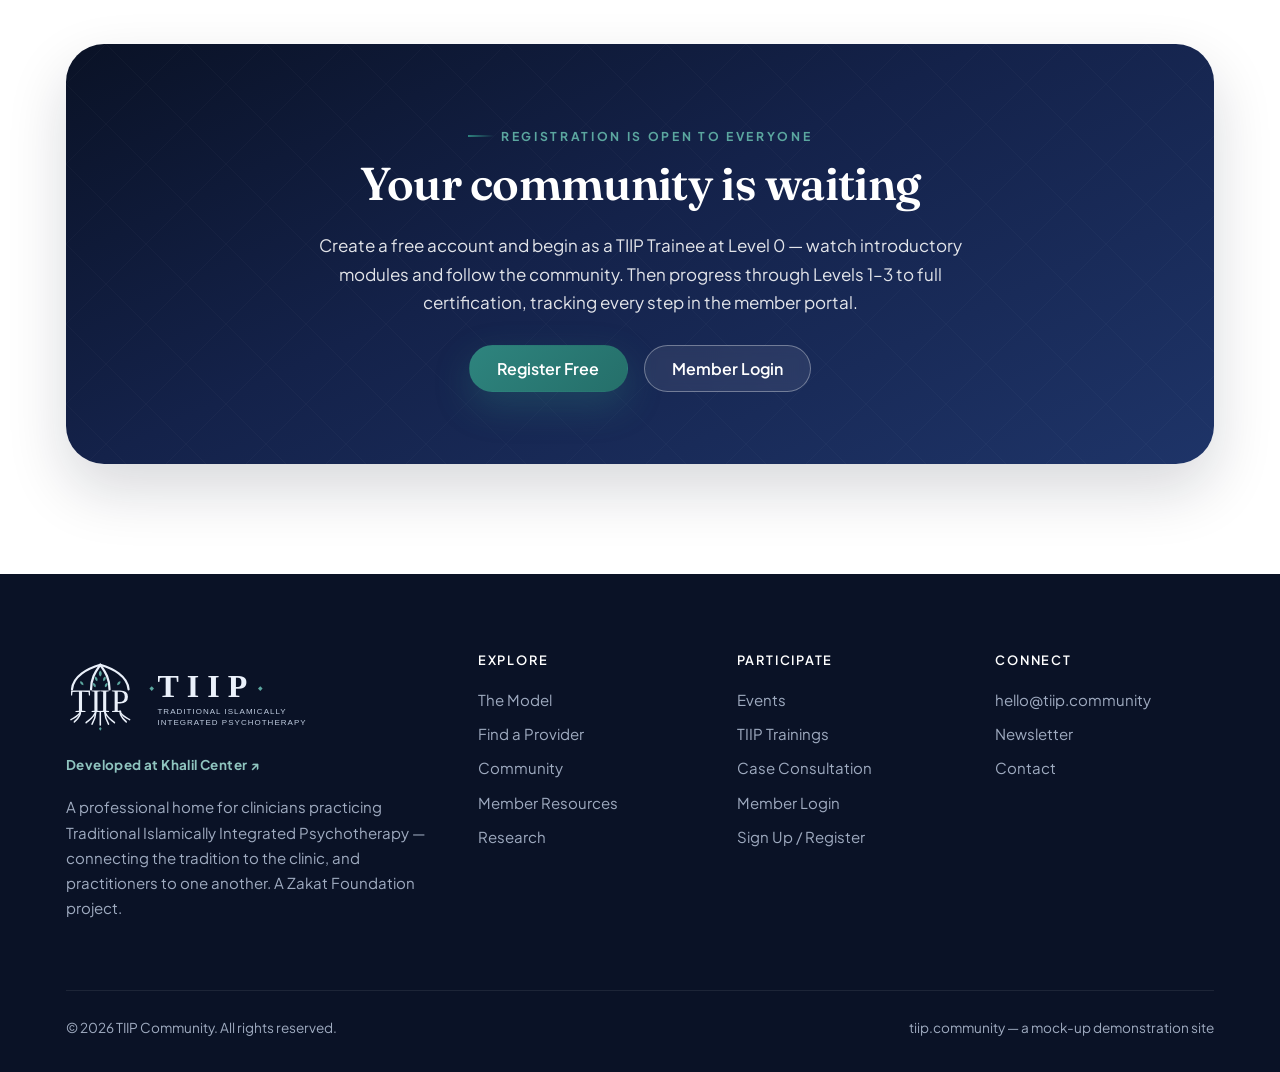
==== commit c64f6f1a: "Header Khalil Center link, join page redesign, directory world map - Add clickable "Developed at Kha" ====
--- a/index.html
+++ b/index.html
@@ -22,10 +22,13 @@
   <!-- HEADER -->
   <header class="site-header">
     <div class="container nav">
-      <a class="brand" href="index.html" aria-label="TIIP Community home">
-        <img class="mark" src="assets/img/tiip-mark.svg" alt="" width="46" height="46" />
-        <span><b>TIIP</b><span>Community</span></span>
-      </a>
+      <div class="brand-stack">
+        <a class="brand" href="index.html" aria-label="TIIP Community home">
+          <img class="mark" src="assets/img/tiip-mark.svg" alt="" width="46" height="46" />
+          <span><b>TIIP</b><span>Community</span></span>
+        </a>
+        <a class="brand-khalil" href="https://khalilcenter.com" target="_blank" rel="noopener">Developed at Khalil Center ↗</a>
+      </div>
       <button class="nav-toggle" aria-label="Toggle menu"><span></span></button>
       <ul class="nav-links">
         <li><a href="index.html">Home</a></li>
@@ -292,6 +295,14 @@
         <p class="lead muted">Search clinicians trained in Traditional Islamically Integrated Psychotherapy around the world — by country, state or province, and city — or browse by specialty, TIIP level, and gender. The public directory lists only <strong>fully certified clinicians, TIIP supervisors, and Level 3 trainees</strong>; Level 1–2 trainees appear in the members-only directory inside the portal.</p>
       </div>
 
+      <div class="dir-map reveal" id="dir-map">
+        <svg id="dir-map-svg" viewBox="0 0 1000 500" preserveAspectRatio="xMidYMid meet" role="img" aria-label="World map showing where TIIP providers practice">
+          <g id="map-land"></g>
+          <g id="map-markers"></g>
+        </svg>
+        <div class="dir-map-cap"><span class="dot-key"></span> Each marker is a city with listed providers — larger markers mean more clinicians. <b id="map-caption"></b></div>
+      </div>
+
       <div class="dir-panel reveal" role="search" aria-label="Provider directory search">
         <div class="dir-filters">
           <div class="dir-field">
--- a/assets/css/style.css
+++ b/assets/css/style.css
@@ -205,6 +205,11 @@
 }
 .brand b { color: var(--ink-950); font-family: var(--font-head); font-size: 1.3rem; font-weight: 600; letter-spacing: -.01em; line-height: 1; }
 .brand span { display: block; font-size: .64rem; letter-spacing: .22em; text-transform: uppercase; color: var(--ink-400); font-weight: 700; margin-top: 3px; }
+/* "Developed at Khalil Center" link stacked under the header logo */
+.brand-stack { display: flex; flex-direction: column; gap: 4px; }
+.brand-khalil { font-size: .64rem; font-weight: 700; letter-spacing: .01em; color: var(--gold-600); line-height: 1; padding-left: 59px; }
+.brand-khalil:hover { color: var(--emerald-700); }
+@media (max-width: 420px) { .brand-khalil { padding-left: 0; font-size: .58rem; } }
 
 .nav-links { display: flex; align-items: center; gap: 4px; list-style: none; margin: 0; padding: 0; }
 .nav-links a { padding: .55em .9em; border-radius: 10px; color: var(--ink-700); font-weight: 500; font-size: .96rem; transition: .2s; }
@@ -634,6 +639,17 @@
 .notice p { margin: 0; }
 
 /* ---- Join (sign up / login) ---- */
+.join-layout { display: grid; grid-template-columns: 1fr 340px; gap: 40px; align-items: start; }
+.join-side { position: sticky; top: 100px; }
+@media (max-width: 900px) { .join-layout { grid-template-columns: 1fr; } .join-side { position: static; order: -1; } }
+.join-benefits { display: grid; grid-template-columns: 1fr 1fr; gap: 16px; margin: 8px 0 34px; }
+@media (max-width: 620px) { .join-benefits { grid-template-columns: 1fr; } }
+.join-benefit { display: flex; gap: 13px; align-items: flex-start; background: rgba(255,255,255,.7); border: 1px solid var(--cream-200); border-radius: 14px; padding: 16px 18px; box-shadow: var(--shadow-xs); }
+.join-benefit .bi { width: 40px; height: 40px; border-radius: 11px; flex-shrink: 0; display: grid; place-items: center; font-size: 1.2rem; background: linear-gradient(135deg, var(--emerald-50), var(--emerald-100)); color: var(--emerald-700); box-shadow: inset 0 0 0 1px rgba(58,88,156,.14); }
+.join-benefit b { color: var(--ink-950); display: block; font-size: .98rem; }
+.join-benefit small { display: block; color: var(--ink-500); font-size: .85rem; line-height: 1.5; margin-top: 2px; }
+.join-login { border-top: 4px solid var(--emerald-600); }
+.join-login h3 { margin-top: 0; }
 .join-grid { display: grid; grid-template-columns: 1fr 1fr; gap: 34px; align-items: start; }
 @media (max-width: 900px) { .join-grid { grid-template-columns: 1fr; } }
 .join-form .field { margin-bottom: 18px; }
@@ -682,6 +698,26 @@
 .divider-motif::before, .divider-motif::after { content:""; height:1px; width:60px; background: linear-gradient(90deg, transparent, var(--gold-400)); }
 .divider-motif::after { background: linear-gradient(90deg, var(--gold-400), transparent); }
 
+/* ---- Provider directory world map ---- */
+.dir-map {
+  position: relative; overflow: hidden;
+  background: radial-gradient(120% 140% at 50% -10%, #16264e 0%, #0d1a3a 60%, #0a1226 100%);
+  border: 1px solid var(--emerald-800);
+  border-radius: var(--radius-lg); padding: 16px 16px 10px;
+  margin-bottom: 26px; box-shadow: var(--shadow-md);
+}
+.dir-map svg { width: 100%; height: auto; display: block; }
+.dir-map .land-dot { fill: rgba(143, 196, 191, .26); }
+.dir-map .mk-ring { fill: rgba(91, 166, 159, .45); transform-box: fill-box; transform-origin: center; animation: mkpulse 2.6s ease-out infinite; }
+@keyframes mkpulse { 0% { transform: scale(.5); opacity: .75; } 70% { transform: scale(2.1); opacity: 0; } 100% { opacity: 0; } }
+.dir-map .mk { stroke: #fff; stroke-width: 1.4; cursor: default; }
+.dir-map .mk-lg { fill: var(--gold-400); }
+.dir-map .mk-sm { fill: var(--gold-300); }
+.dir-map-cap { color: rgba(234, 240, 250, .82); font-size: .8rem; text-align: center; padding: 10px 6px 4px; }
+.dir-map-cap .dot-key { display: inline-block; width: 9px; height: 9px; border-radius: 50%; background: var(--gold-400); margin: 0 6px -1px 0; box-shadow: 0 0 0 3px rgba(91,166,159,.3); }
+.dir-map-cap b { color: #fff; }
+@media (prefers-reduced-motion: reduce) { .dir-map .mk-ring { animation: none; } }
+
 /* ---- Provider directory ---- */
 .dir-panel {
   background: rgba(255,255,255,.86);
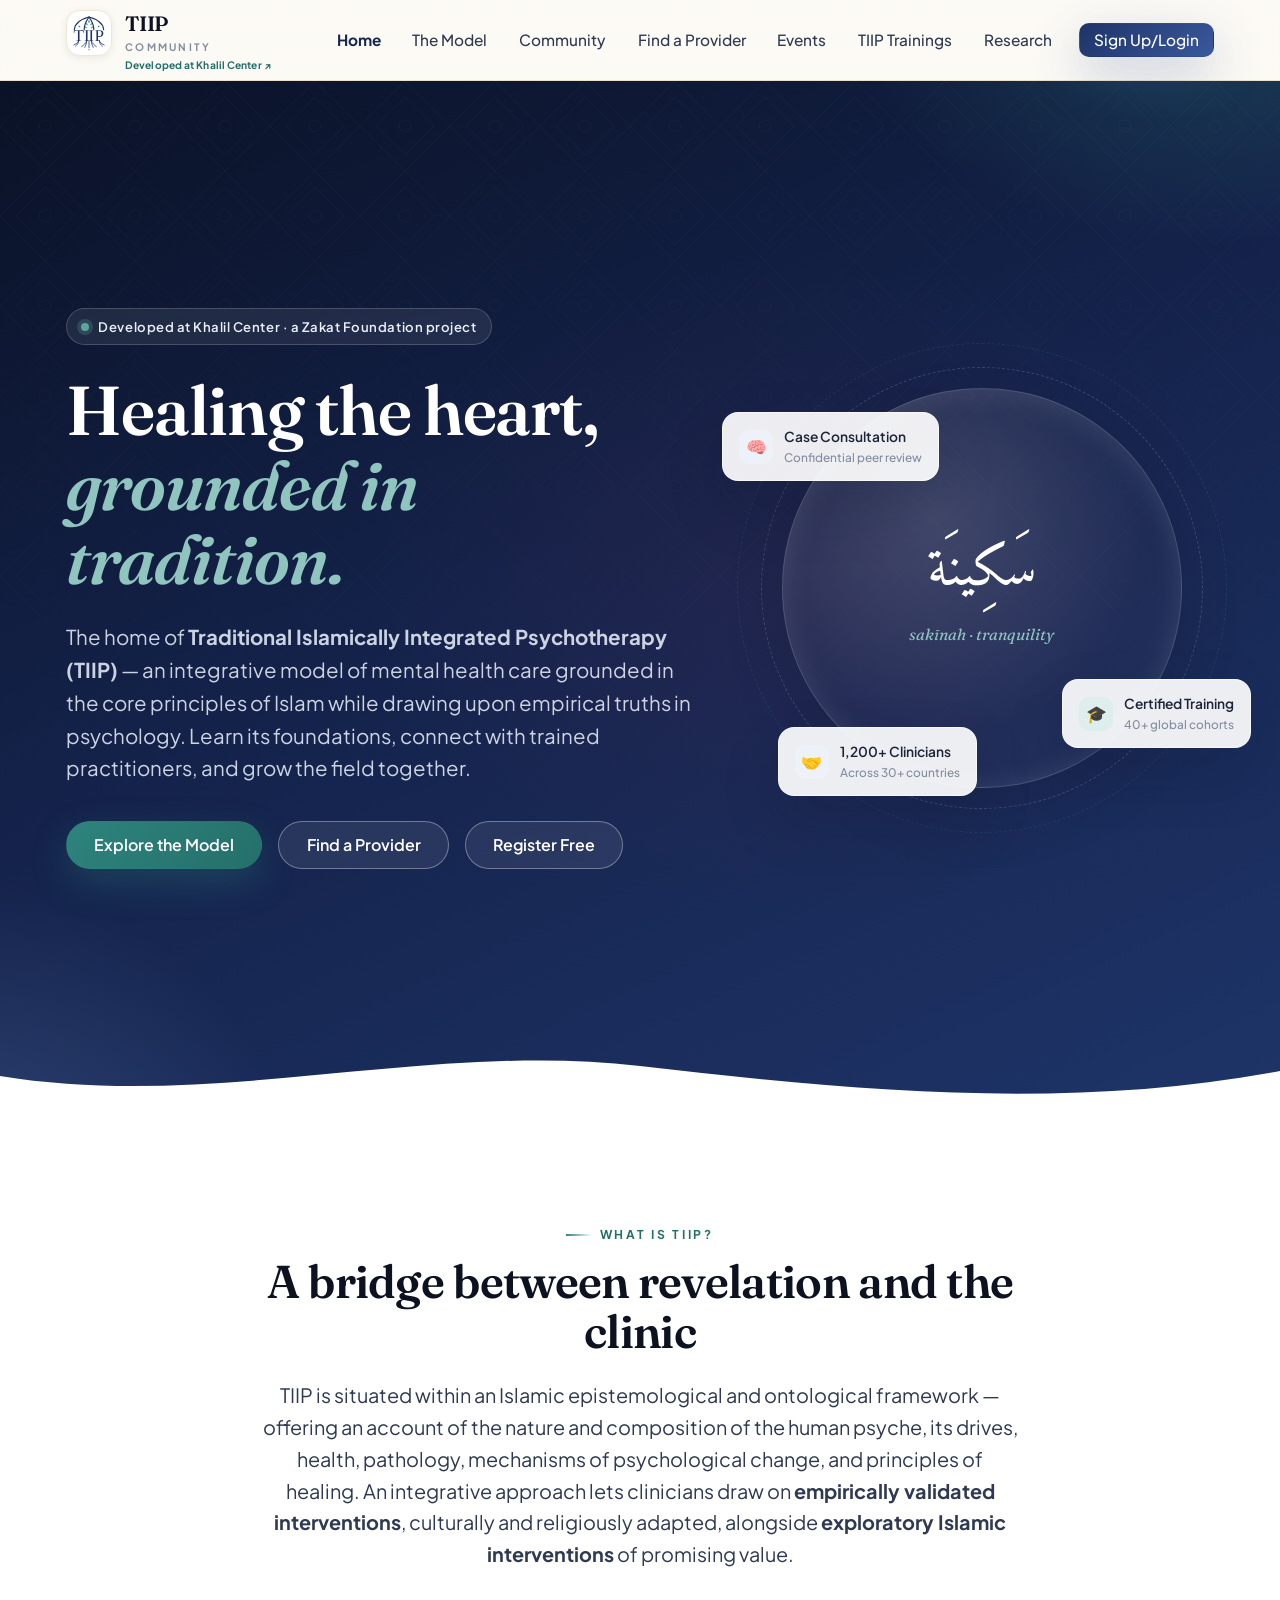
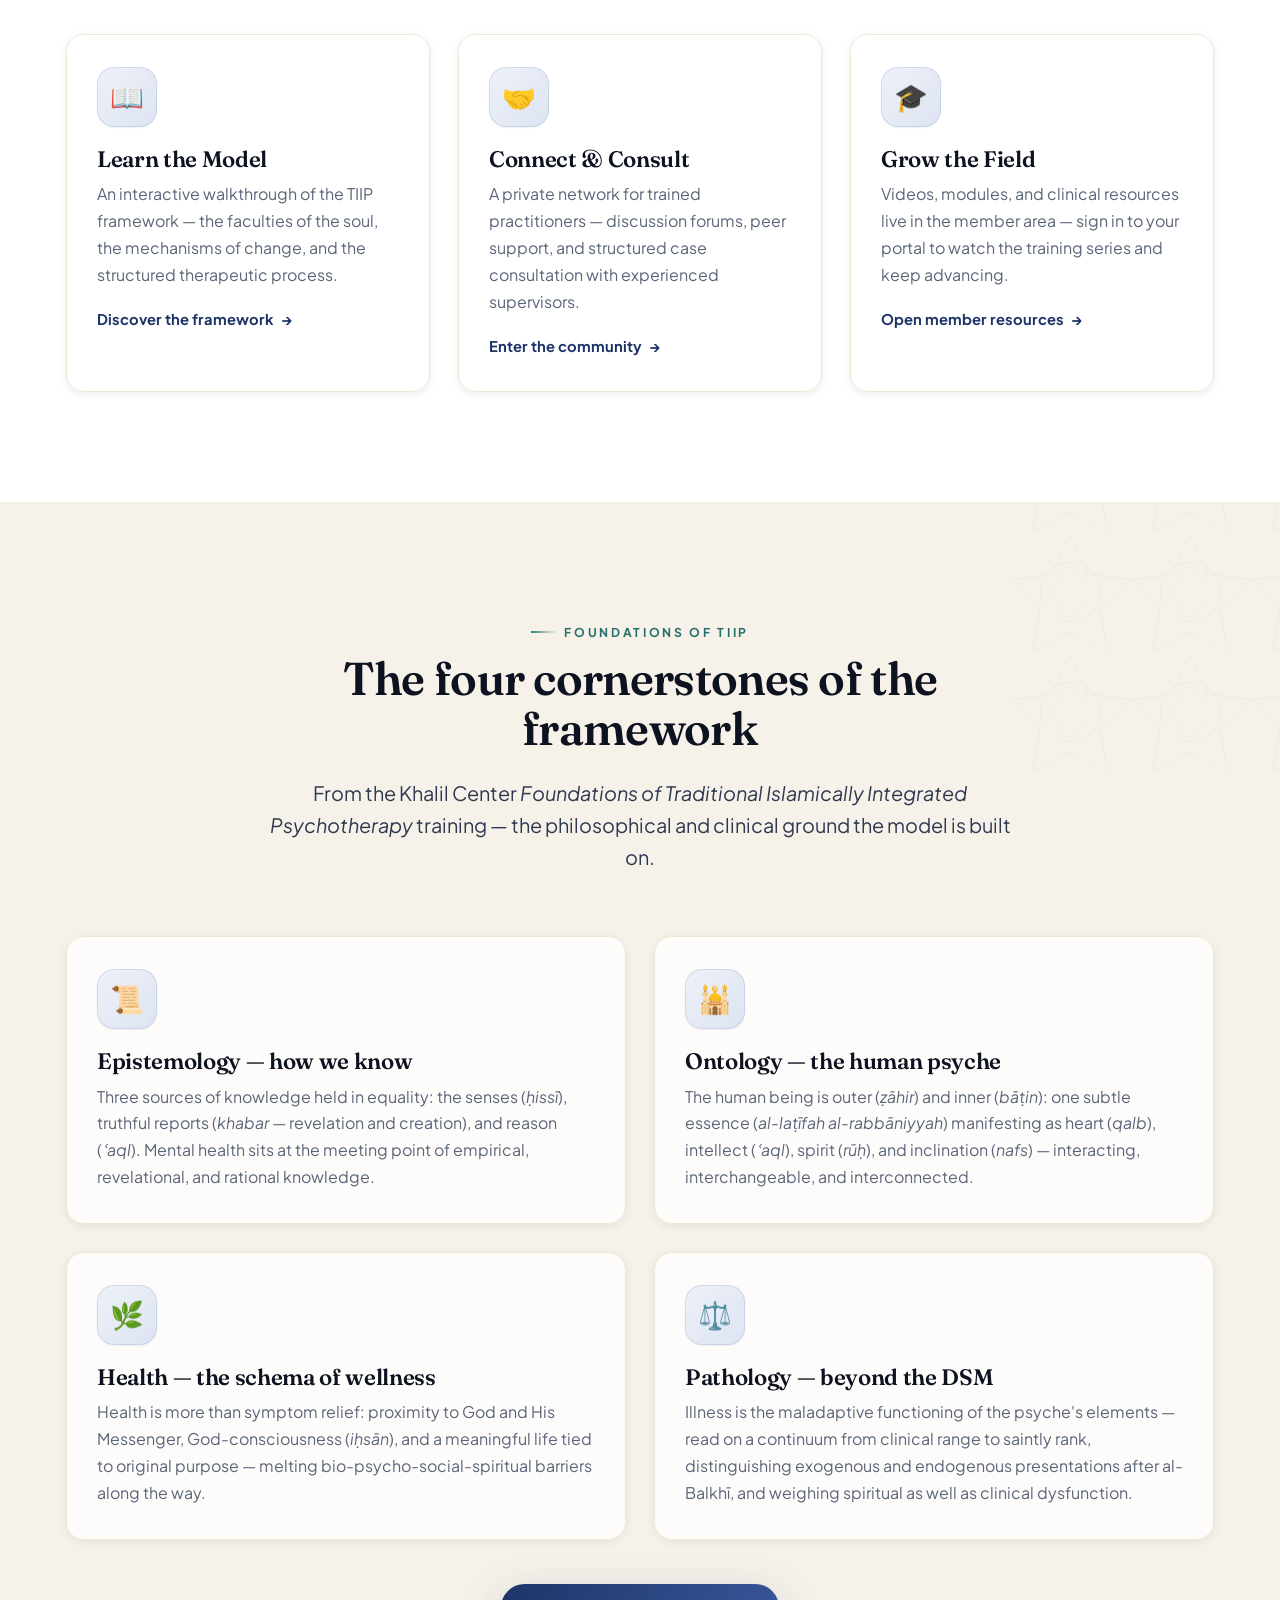
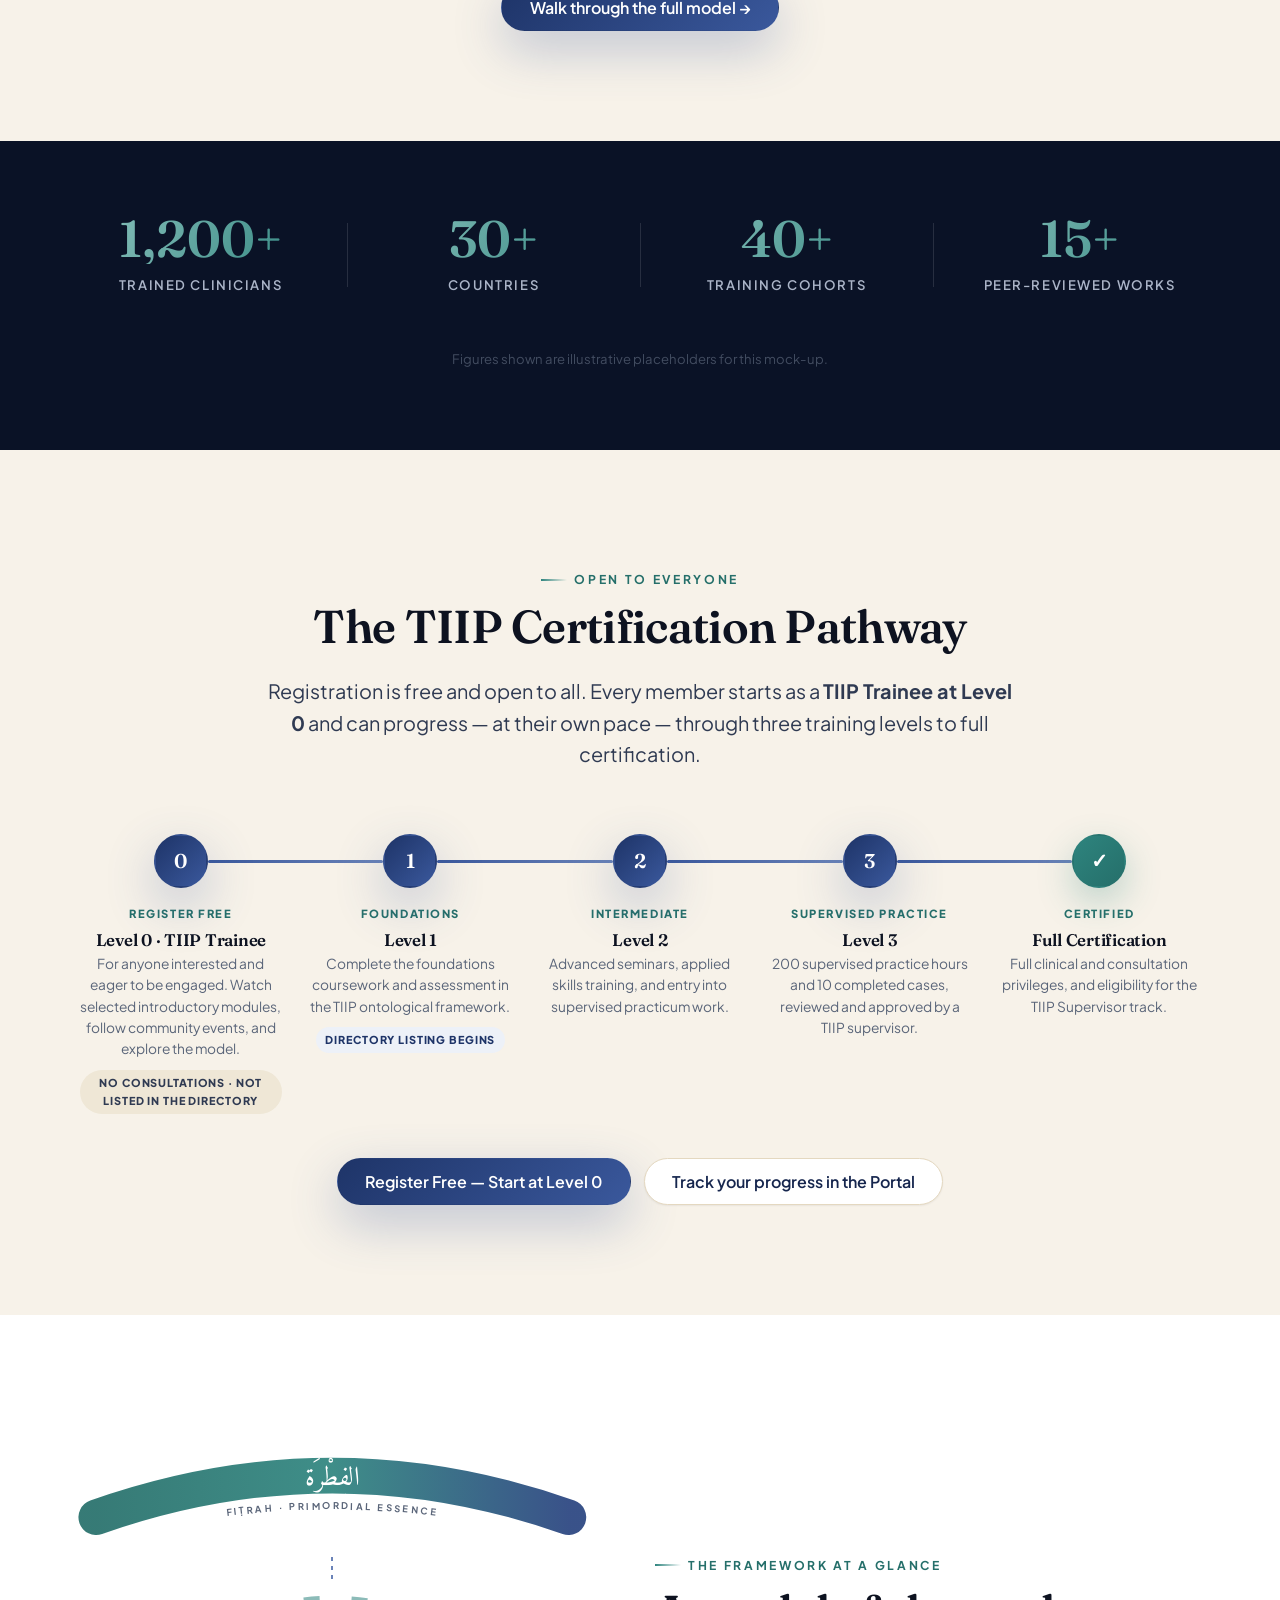
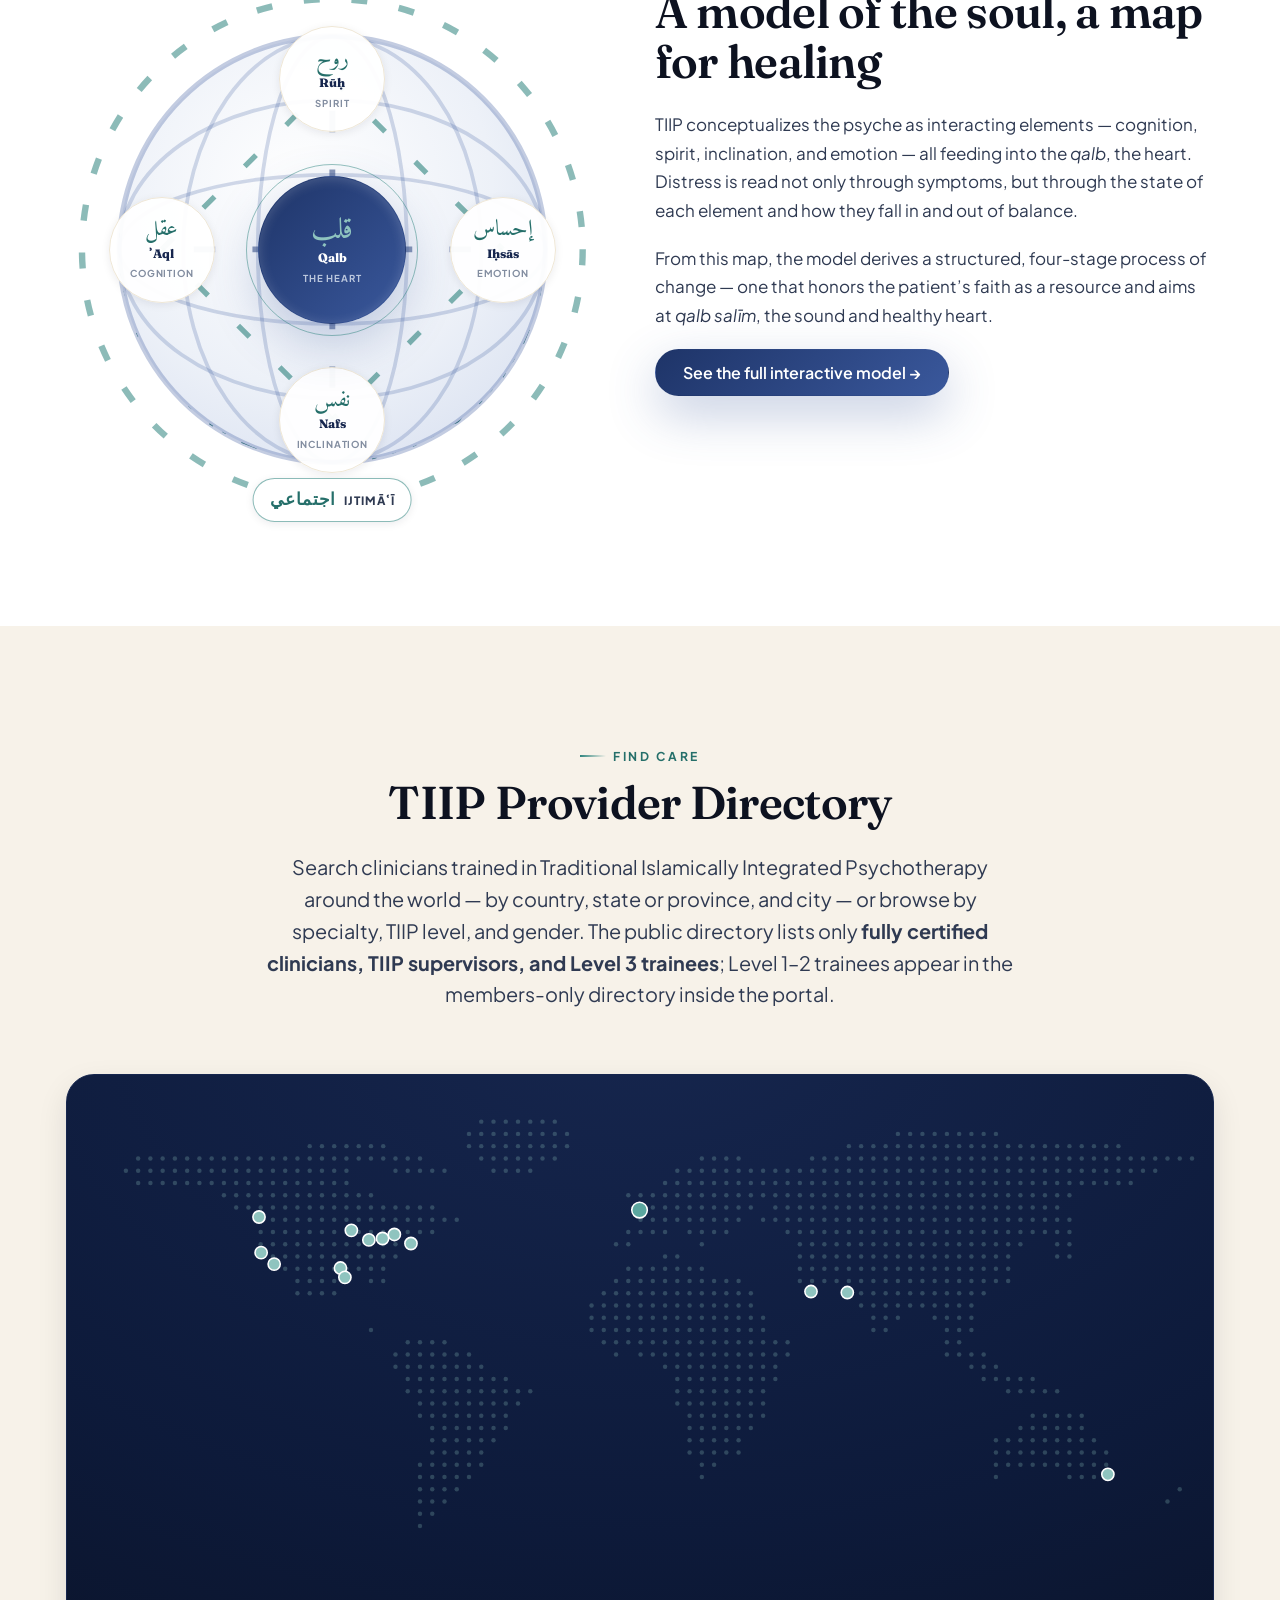
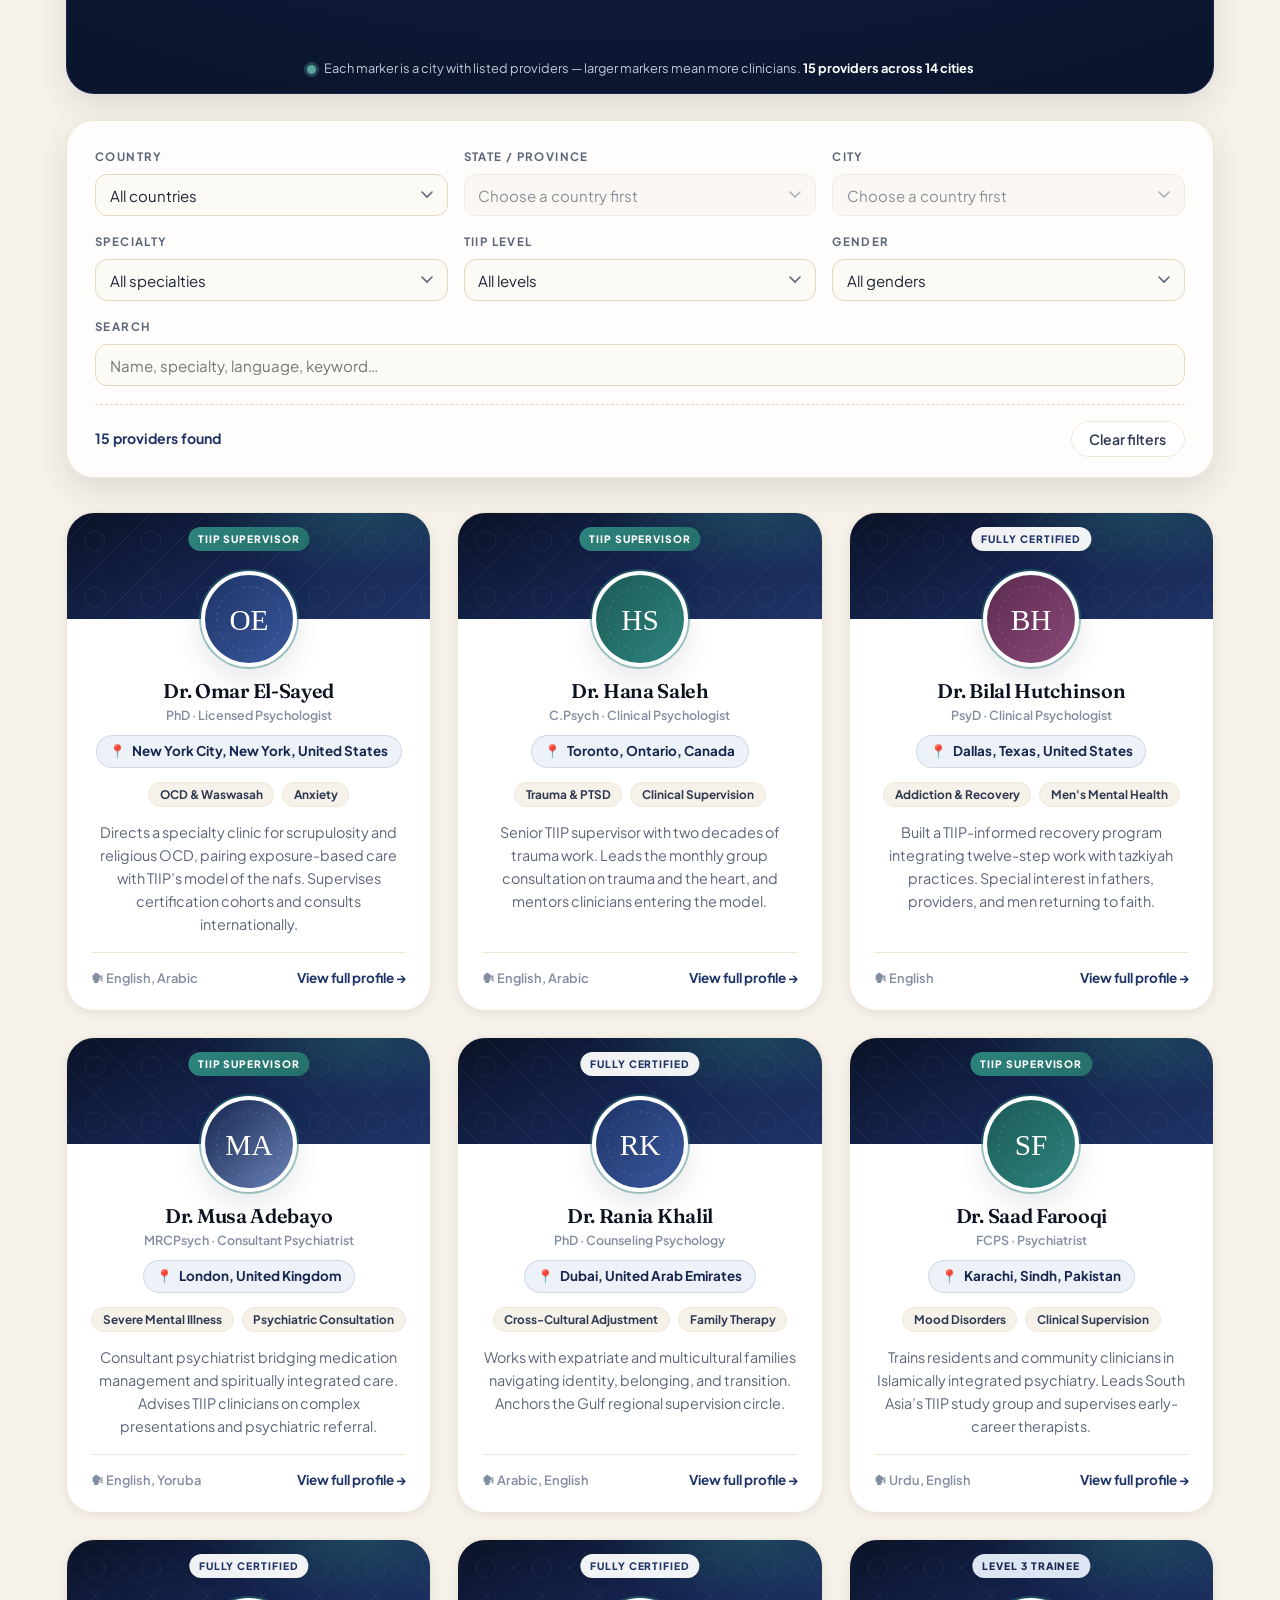
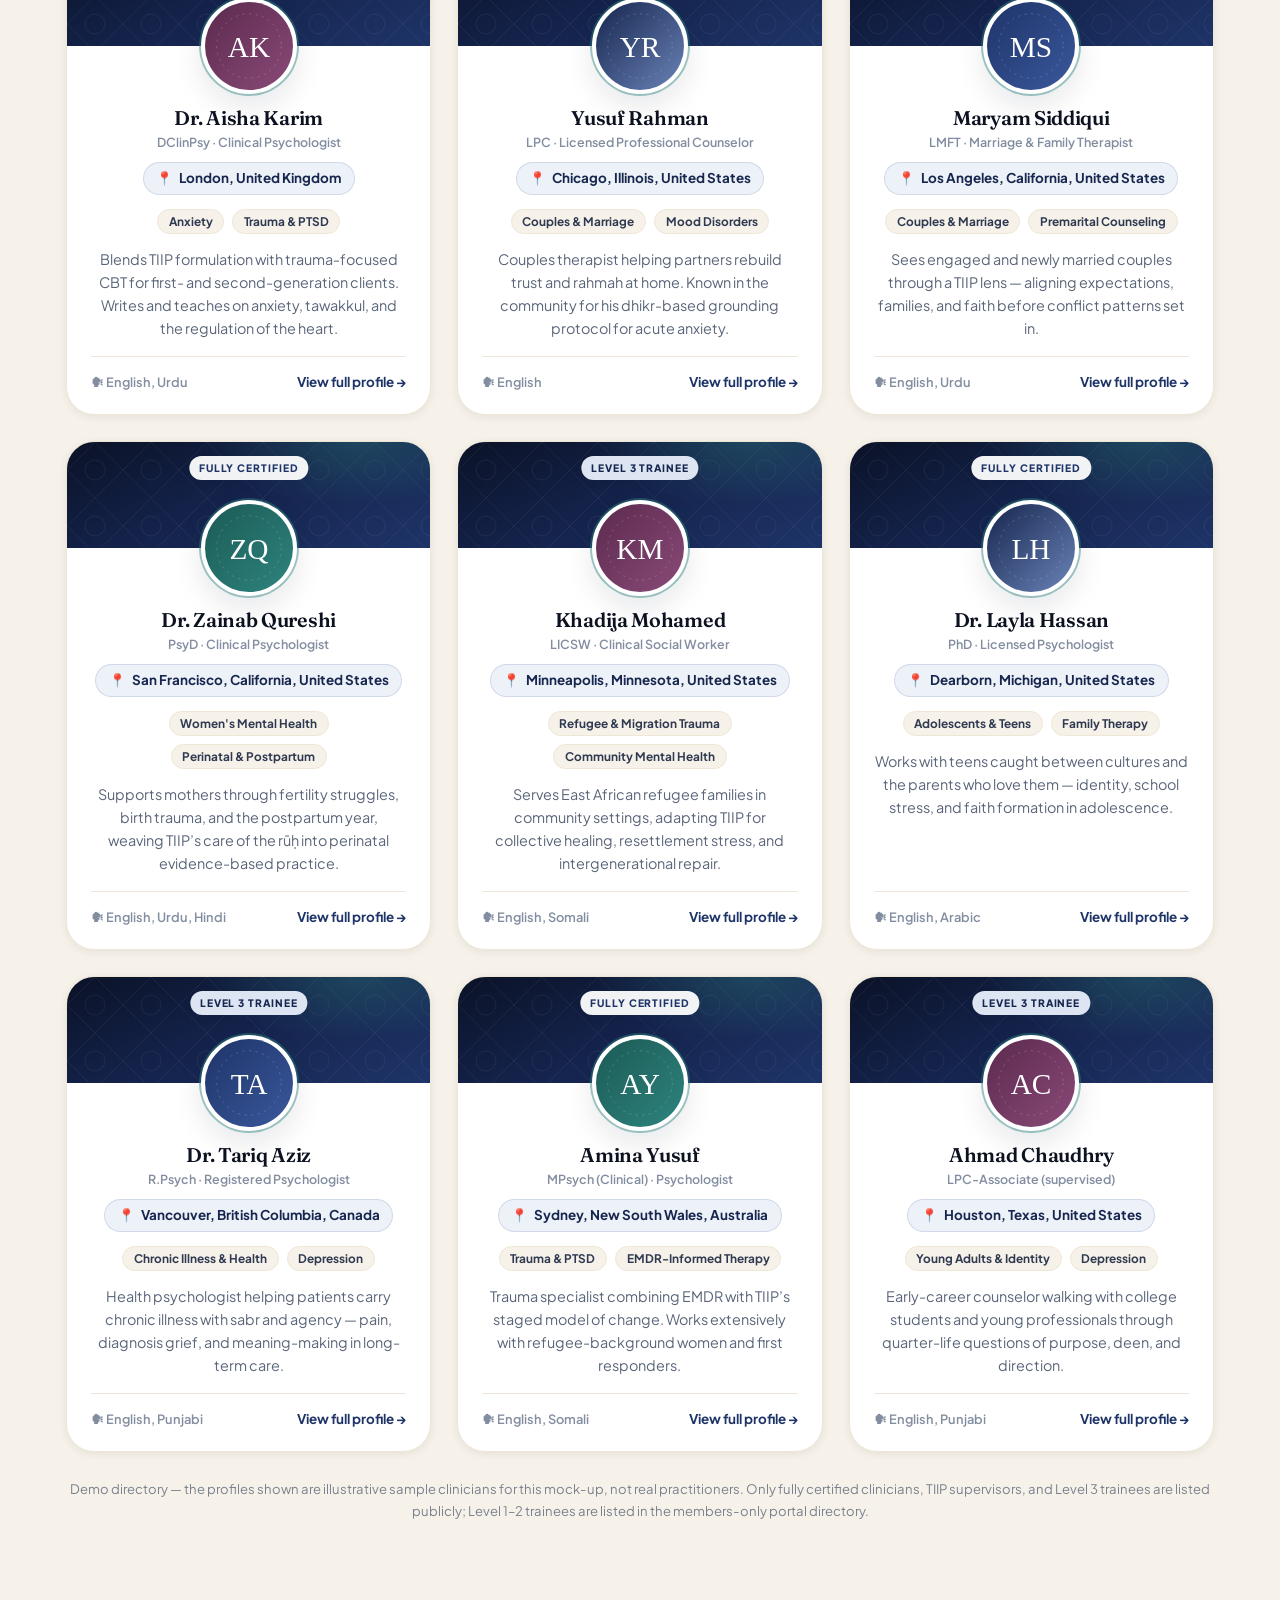
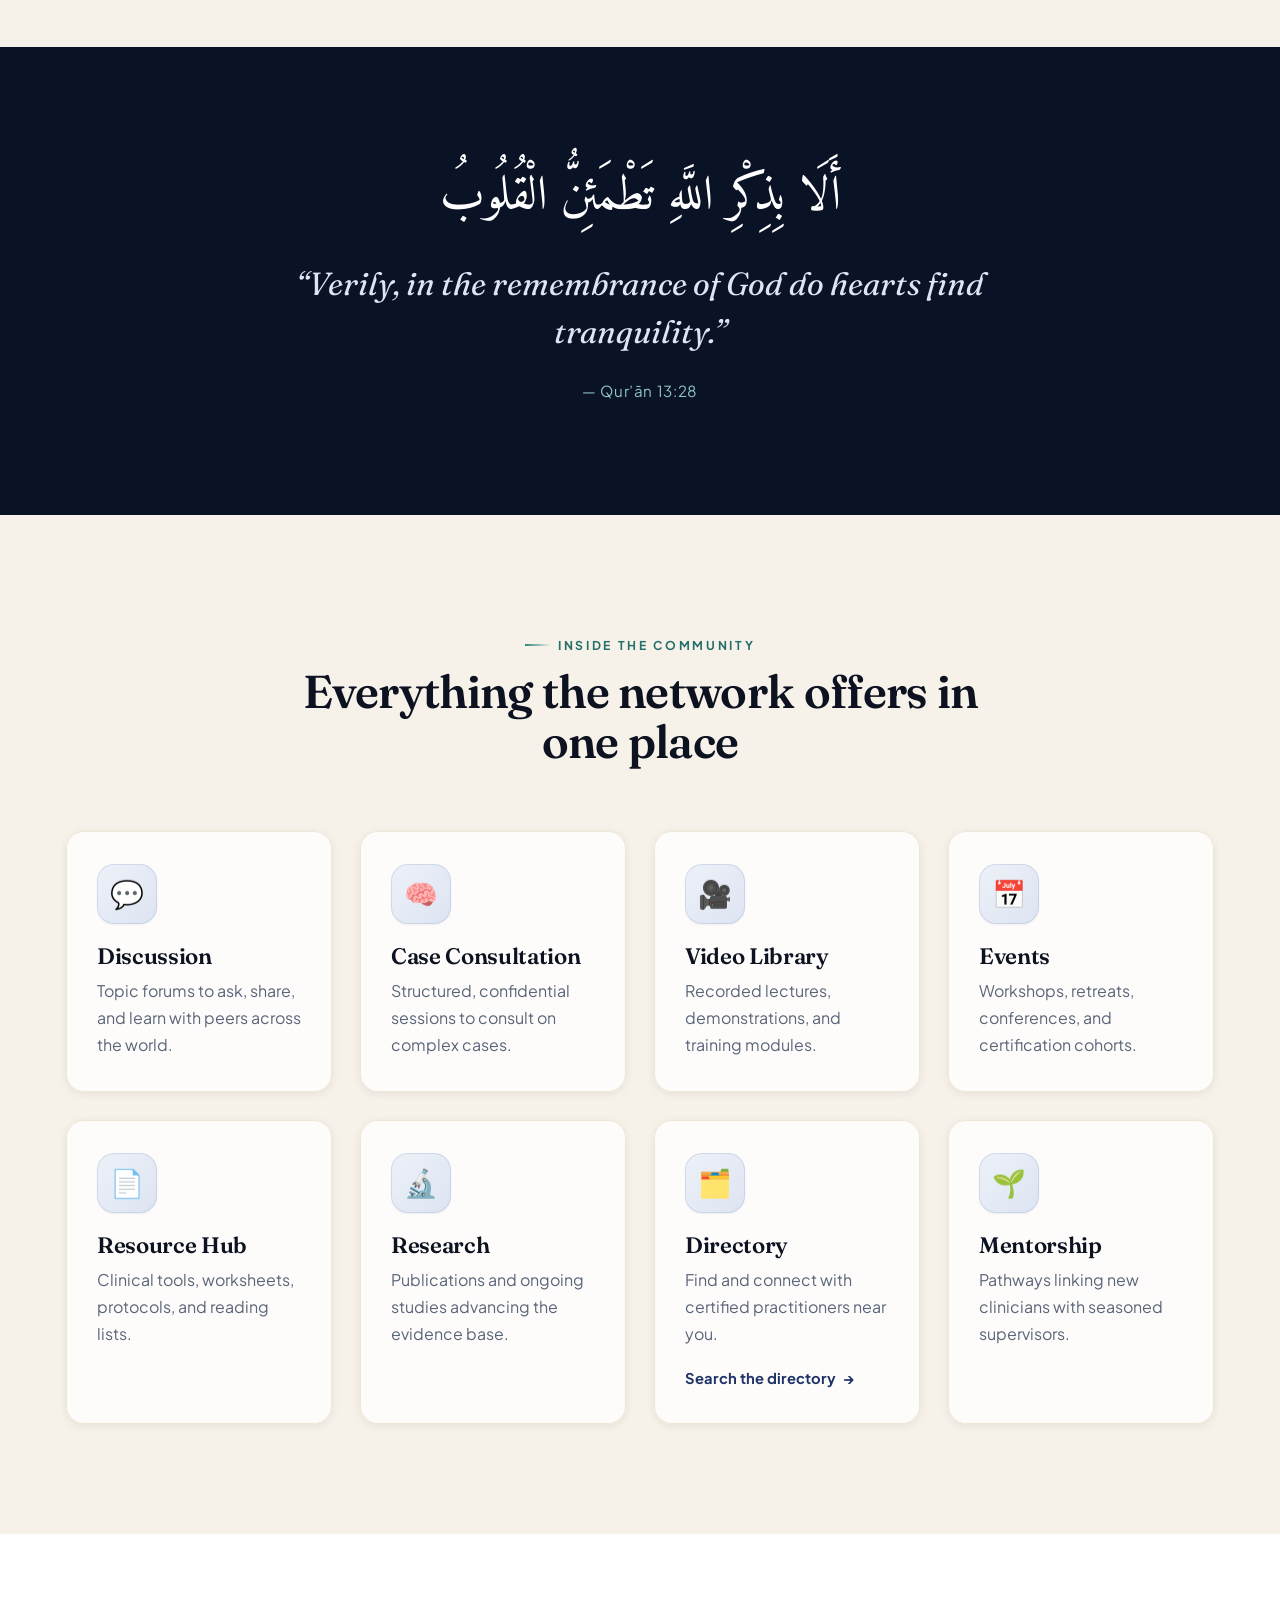
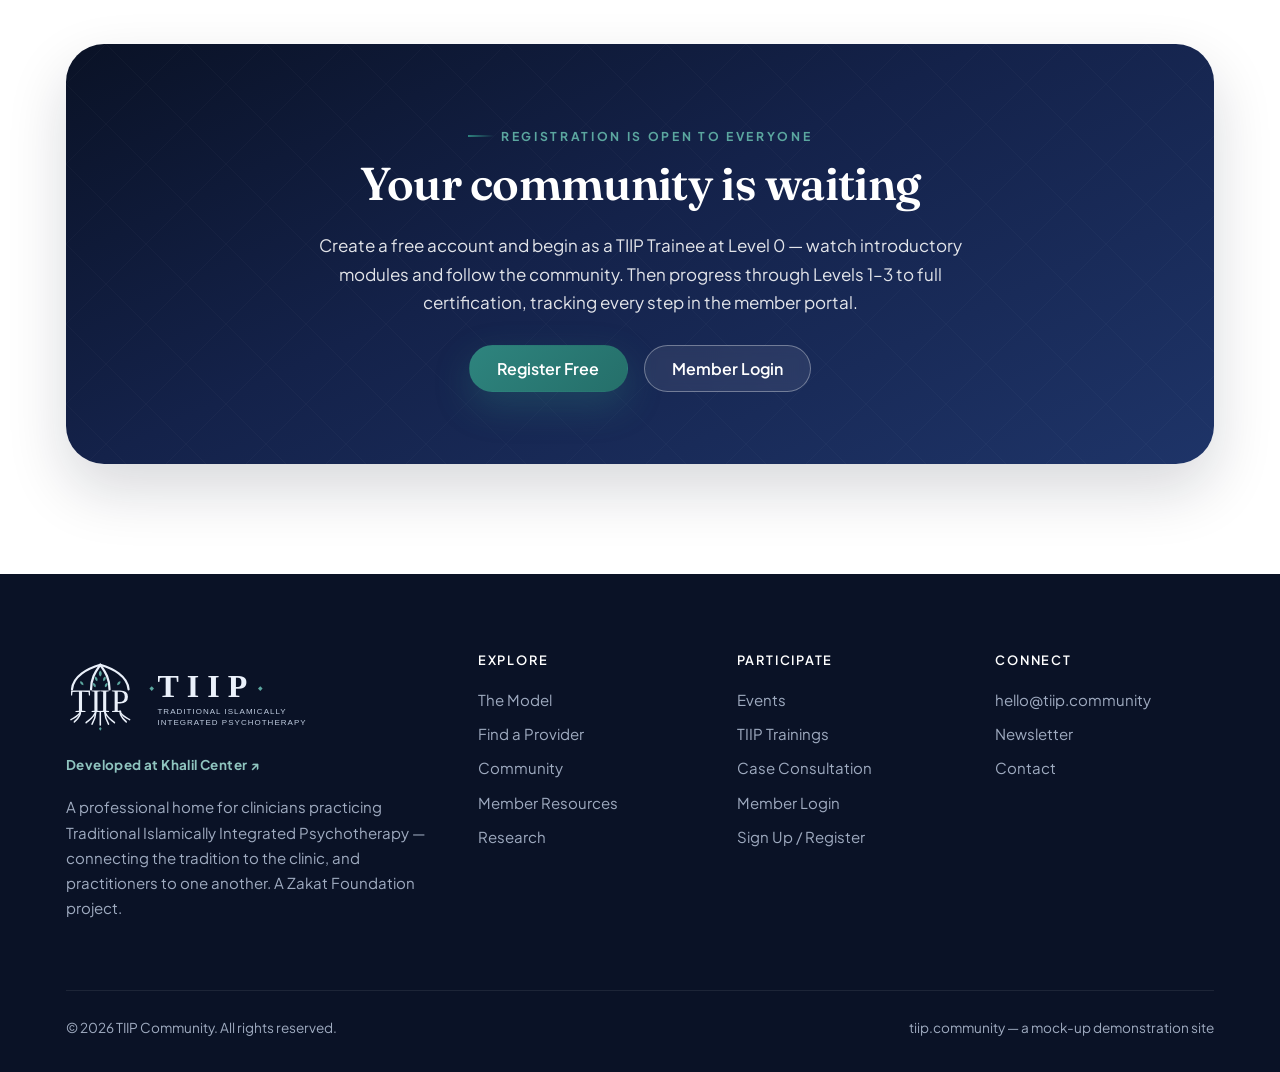
==== commit 8ab66a8e: "Provider profiles, research library, all access levels, admin registry & reviews Public site - Direc" ====
--- a/index.html
+++ b/index.html
@@ -14,8 +14,8 @@
   <meta property="og:title" content="TIIP Community — Traditional Islamically Integrated Psychotherapy" />
   <meta property="og:description" content="The home of the Traditional Islamically Integrated Psychotherapy (TIIP) community — a model, a movement, and a professional network for clinicians trained in faith-rooted mental health care." />
   <meta property="og:site_name" content="TIIP Community" />
-  <link rel="stylesheet" href="assets/css/style.css?v=2" />
-  <link rel="stylesheet" href="assets/css/model.css?v=2" />
+  <link rel="stylesheet" href="assets/css/style.css?v=3" />
+  <link rel="stylesheet" href="assets/css/model.css?v=3" />
   <link rel="icon" href="assets/img/favicon.svg" type="image/svg+xml" />
 </head>
 <body>
@@ -468,7 +468,8 @@
     </div>
   </div>
 
-  <script src="assets/js/main.js?v=2"></script>
-  <script src="assets/js/directory.js?v=2"></script>
+  <script src="assets/js/main.js?v=3"></script>
+  <script src="assets/js/providers.js?v=3"></script>
+  <script src="assets/js/directory.js?v=3"></script>
 </body>
 </html>
--- a/assets/css/style.css
+++ b/assets/css/style.css
@@ -829,6 +829,58 @@
   .pc-foot { justify-content: center; }
 }
 
+/* directory cards open the full profile */
+.pc-photo { display: block; }
+.pc-body h3 a { color: inherit; }
+.pc-body h3 a:hover { color: var(--emerald-600); }
+.provider-card.is-link { cursor: pointer; }
+
+/* ---- Provider profile page ---- */
+.pf-hero { padding: 40px 0 110px; }
+.pf-head { display: flex; gap: 32px; align-items: center; }
+@media (max-width: 720px) { .pf-head { flex-direction: column; align-items: flex-start; gap: 20px; } }
+.pf-photo { width: 148px; height: 148px; flex-shrink: 0; border-radius: 50%; padding: 4px; background: rgba(255,255,255,.2); box-shadow: 0 0 0 2px rgba(143,196,191,.55), var(--shadow-lg); }
+.pf-photo img { width: 100%; height: 100%; border-radius: 50%; object-fit: cover; border: 4px solid #fff; background: var(--emerald-50); }
+.pf-hero h1 { font-size: clamp(2rem, 4vw, 3rem); margin: .25em 0 .1em; }
+.pf-cred { color: rgba(234,240,250,.86); margin: 0 0 6px; font-weight: 600; }
+.pf-loc { color: rgba(234,240,250,.82); margin: 0 0 18px; font-size: .95rem; }
+.pf-status { background: rgba(143,196,191,.22); border: 1px solid rgba(143,196,191,.45); padding: .15em .7em; border-radius: 999px; font-size: .78rem; font-weight: 700; color: var(--gold-300); }
+.pf-badge { display: inline-block; padding: .34em .95em; border-radius: 999px; font-size: .68rem; font-weight: 800; letter-spacing: .09em; text-transform: uppercase; }
+.pf-badge.lv-supervisor { background: var(--grad-gold); color: #fff; }
+.pf-badge.lv-certified { background: rgba(255,255,255,.94); color: var(--emerald-700); }
+.pf-badge.lv-3 { background: var(--emerald-100); color: var(--emerald-800); }
+.pf-cta { display: flex; flex-wrap: wrap; gap: 12px; }
+
+.pf-layout { display: grid; grid-template-columns: 1fr 330px; gap: 44px; align-items: start; }
+@media (max-width: 940px) { .pf-layout { grid-template-columns: 1fr; } .pf-side { order: -1; } }
+.pf-side { position: sticky; top: 100px; }
+@media (max-width: 940px) { .pf-side { position: static; } }
+.pf-section { margin-bottom: 46px; scroll-margin-top: 100px; }
+.pf-section h2 { font-size: 1.6rem; margin-bottom: .55em; }
+.pf-section p { color: var(--ink-700); }
+.pf-list { list-style: none; margin: 0; padding: 0; display: grid; gap: 10px; }
+.pf-list li { padding: 12px 16px; background: var(--cream-50); border: 1px solid var(--cream-200); border-radius: 12px; font-size: .95rem; }
+.pf-list b { color: var(--ink-950); }
+.pf-facts { margin: 0 0 14px; }
+.pf-facts dt { font-size: .68rem; font-weight: 800; letter-spacing: .12em; text-transform: uppercase; color: var(--ink-400); margin-top: 12px; }
+.pf-facts dd { margin: 2px 0 0; font-size: .92rem; color: var(--ink-800); }
+.pf-offers { display: grid; grid-template-columns: repeat(2, 1fr); gap: 18px; }
+@media (max-width: 720px) { .pf-offers { grid-template-columns: 1fr; } }
+.pf-offer { display: flex; flex-direction: column; background: #fff; border: 1px solid var(--cream-200); border-radius: var(--radius); padding: 20px 22px; box-shadow: var(--shadow-xs); transition: .25s; }
+.pf-offer:hover { border-color: var(--emerald-300); box-shadow: var(--shadow-md); transform: translateY(-3px); }
+.pf-offer-top { display: flex; justify-content: space-between; align-items: center; gap: 10px; margin-bottom: 10px; }
+.pf-offer-meta { font-size: .8rem; color: var(--ink-400); font-weight: 600; }
+.pf-offer h3 { font-size: 1.12rem; margin-bottom: .35em; }
+.pf-offer p { font-size: .9rem; color: var(--ink-500); margin-bottom: 14px; flex: 1; }
+.pf-offer-foot { display: flex; justify-content: space-between; align-items: flex-end; gap: 12px; font-size: .78rem; color: var(--ink-500); line-height: 1.6; border-top: 1px solid var(--cream-200); padding-top: 12px; }
+.pf-tabs { display: flex; flex-wrap: wrap; gap: 10px; margin-bottom: 22px; }
+.pf-form { background: var(--cream-50); border: 1px solid var(--cream-200); border-radius: var(--radius-lg); padding: 26px 28px; }
+.pf-row { display: grid; grid-template-columns: 1fr 1fr; gap: 16px; }
+@media (max-width: 620px) { .pf-row { grid-template-columns: 1fr; } }
+.join-form .pf-check { display: flex; gap: 10px; align-items: flex-start; font-size: .86rem; font-weight: 500; color: var(--ink-700); margin-bottom: 18px; }
+.join-form .pf-check input { width: auto; padding: 0; margin-top: 4px; appearance: auto; accent-color: var(--emerald-700); }
+.join-form .pf-form [hidden], .pf-form [hidden] { display: none !important; }
+
 .dir-empty {
   text-align: center; padding: 56px 24px;
   background: rgba(255,255,255,.7); border: 1px dashed var(--cream-300);
